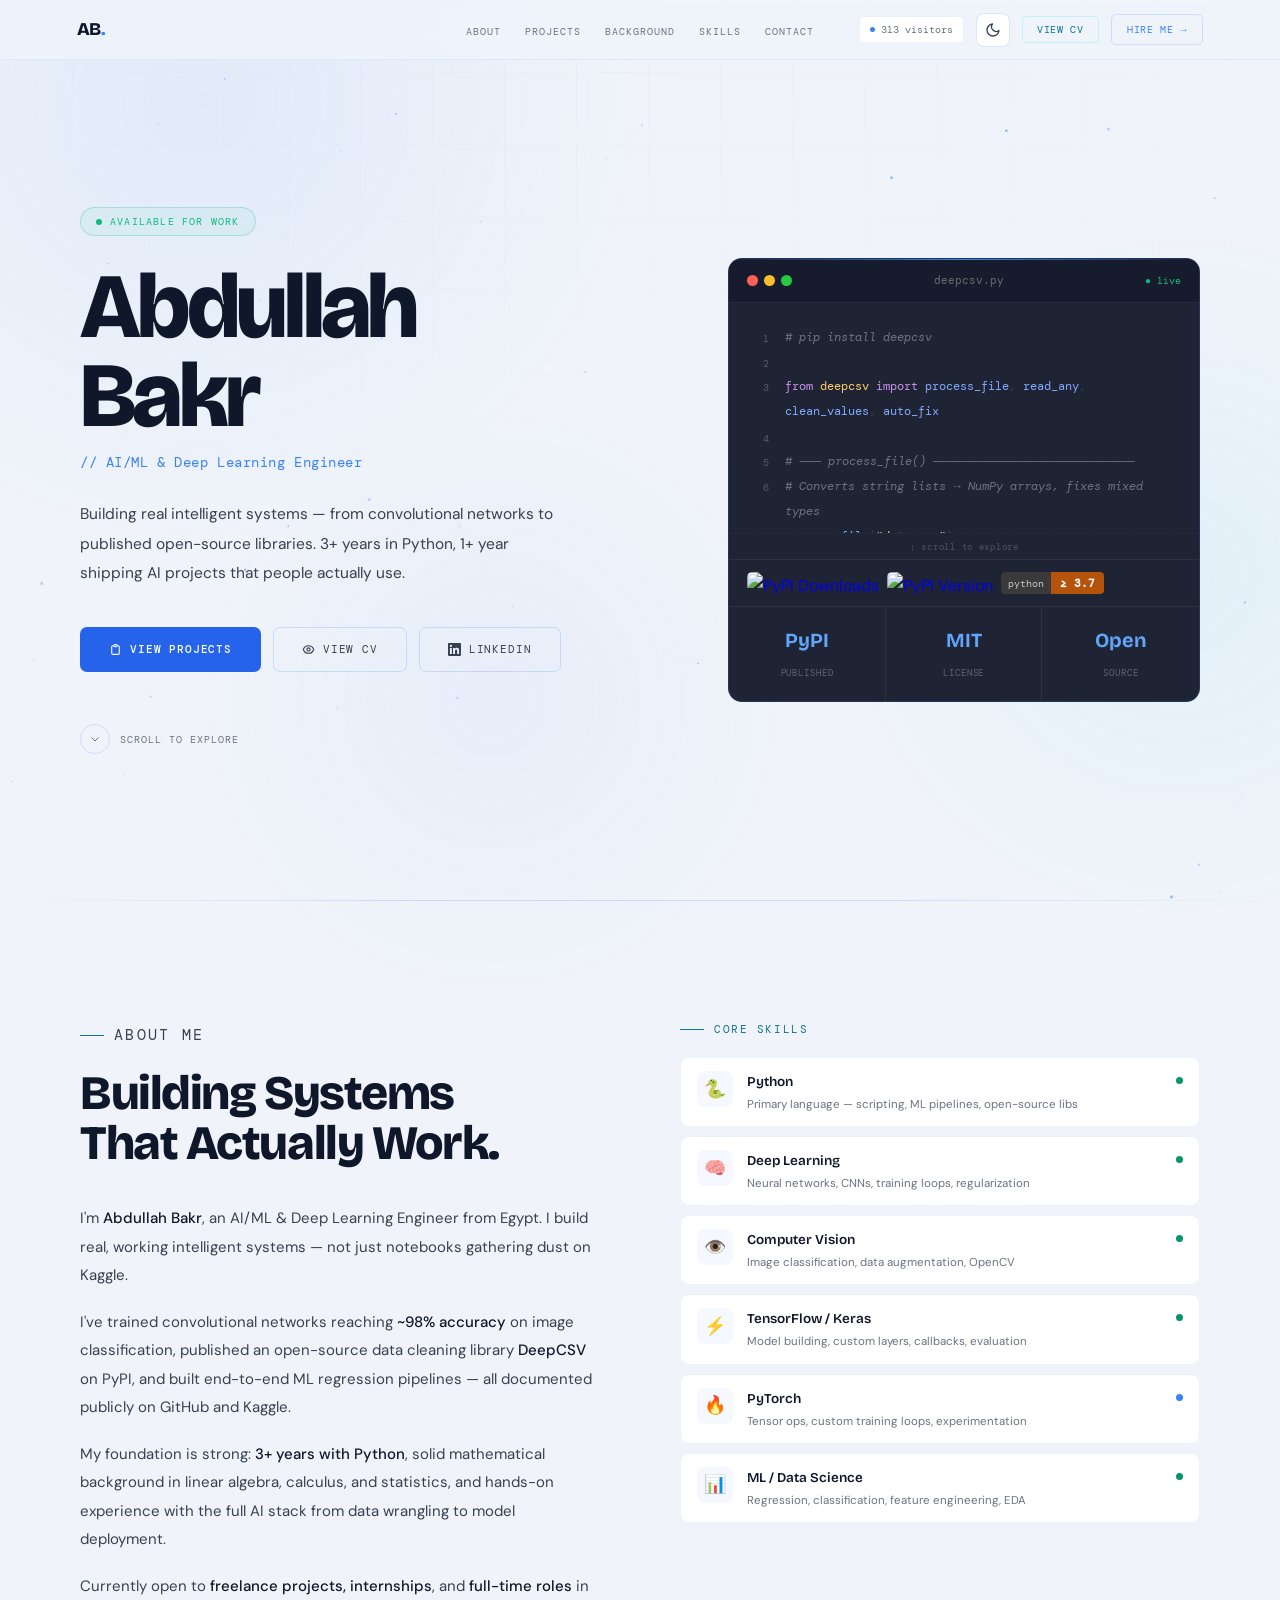
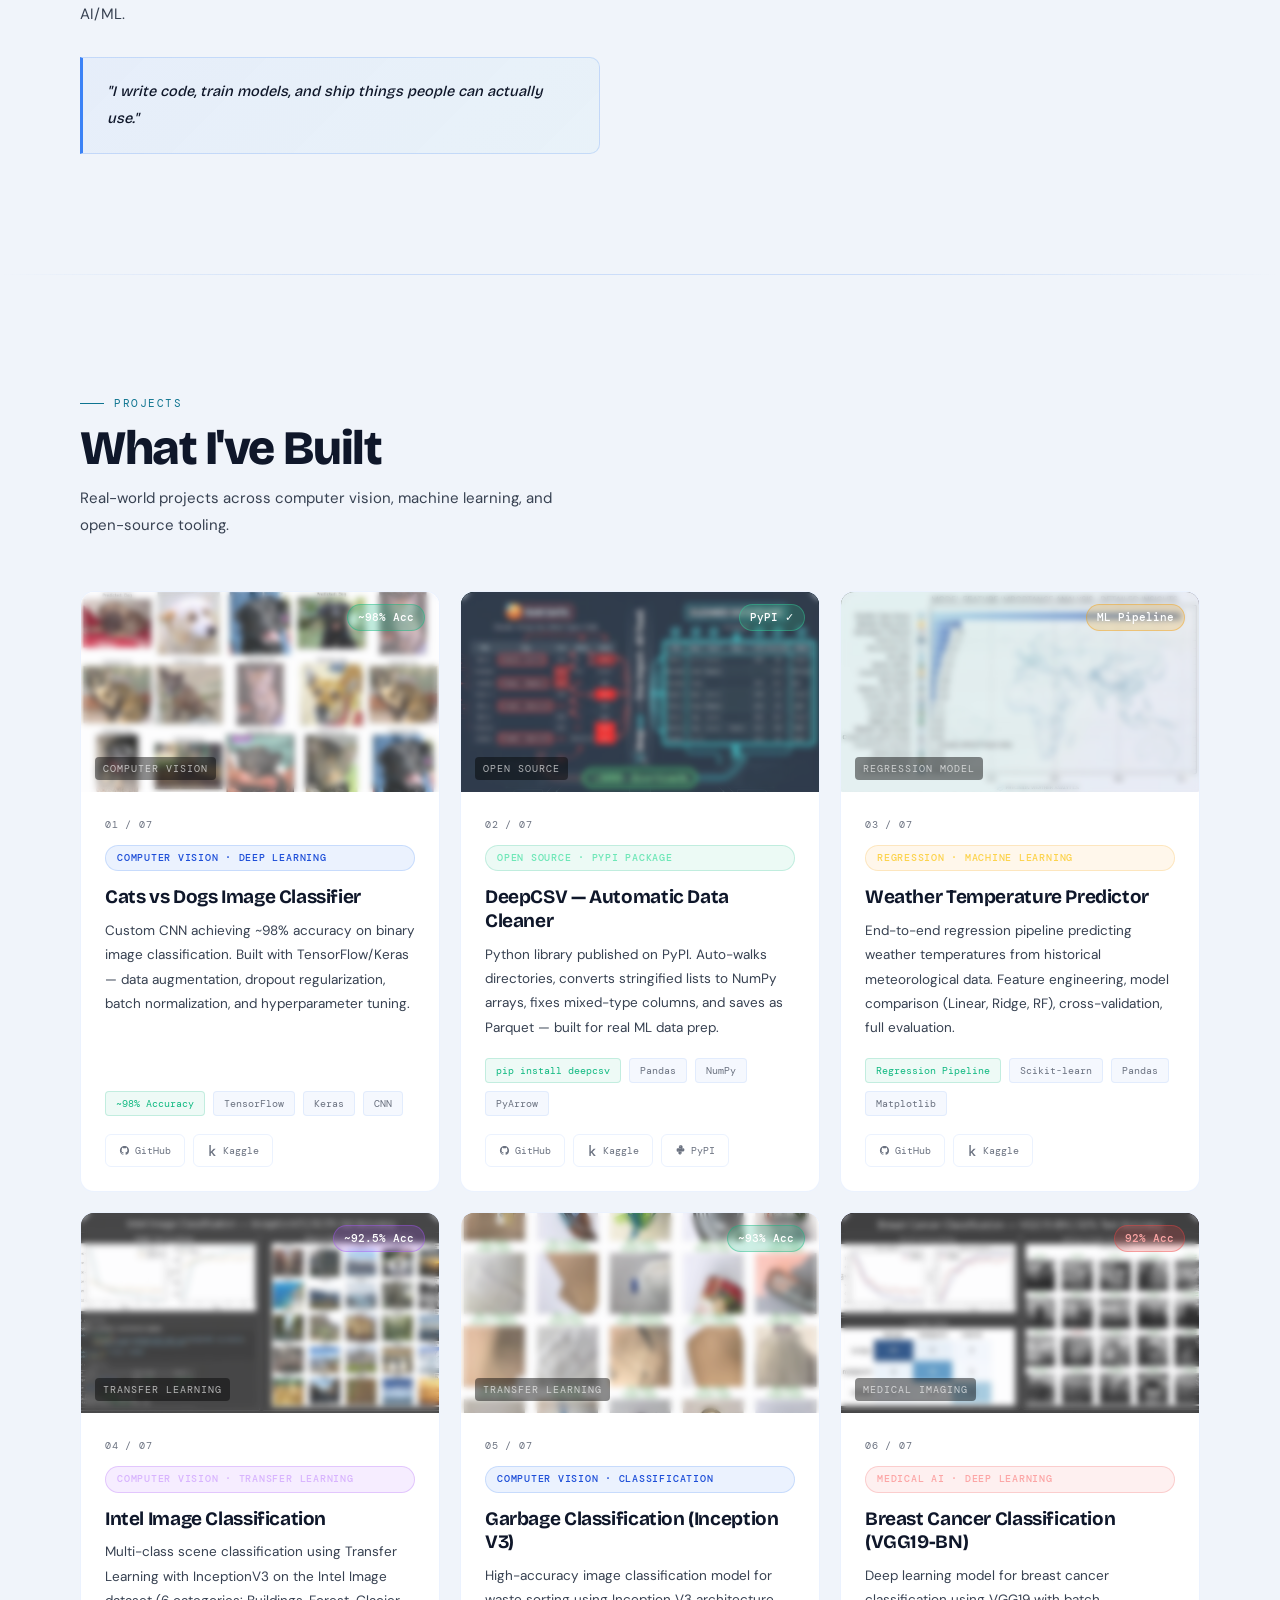
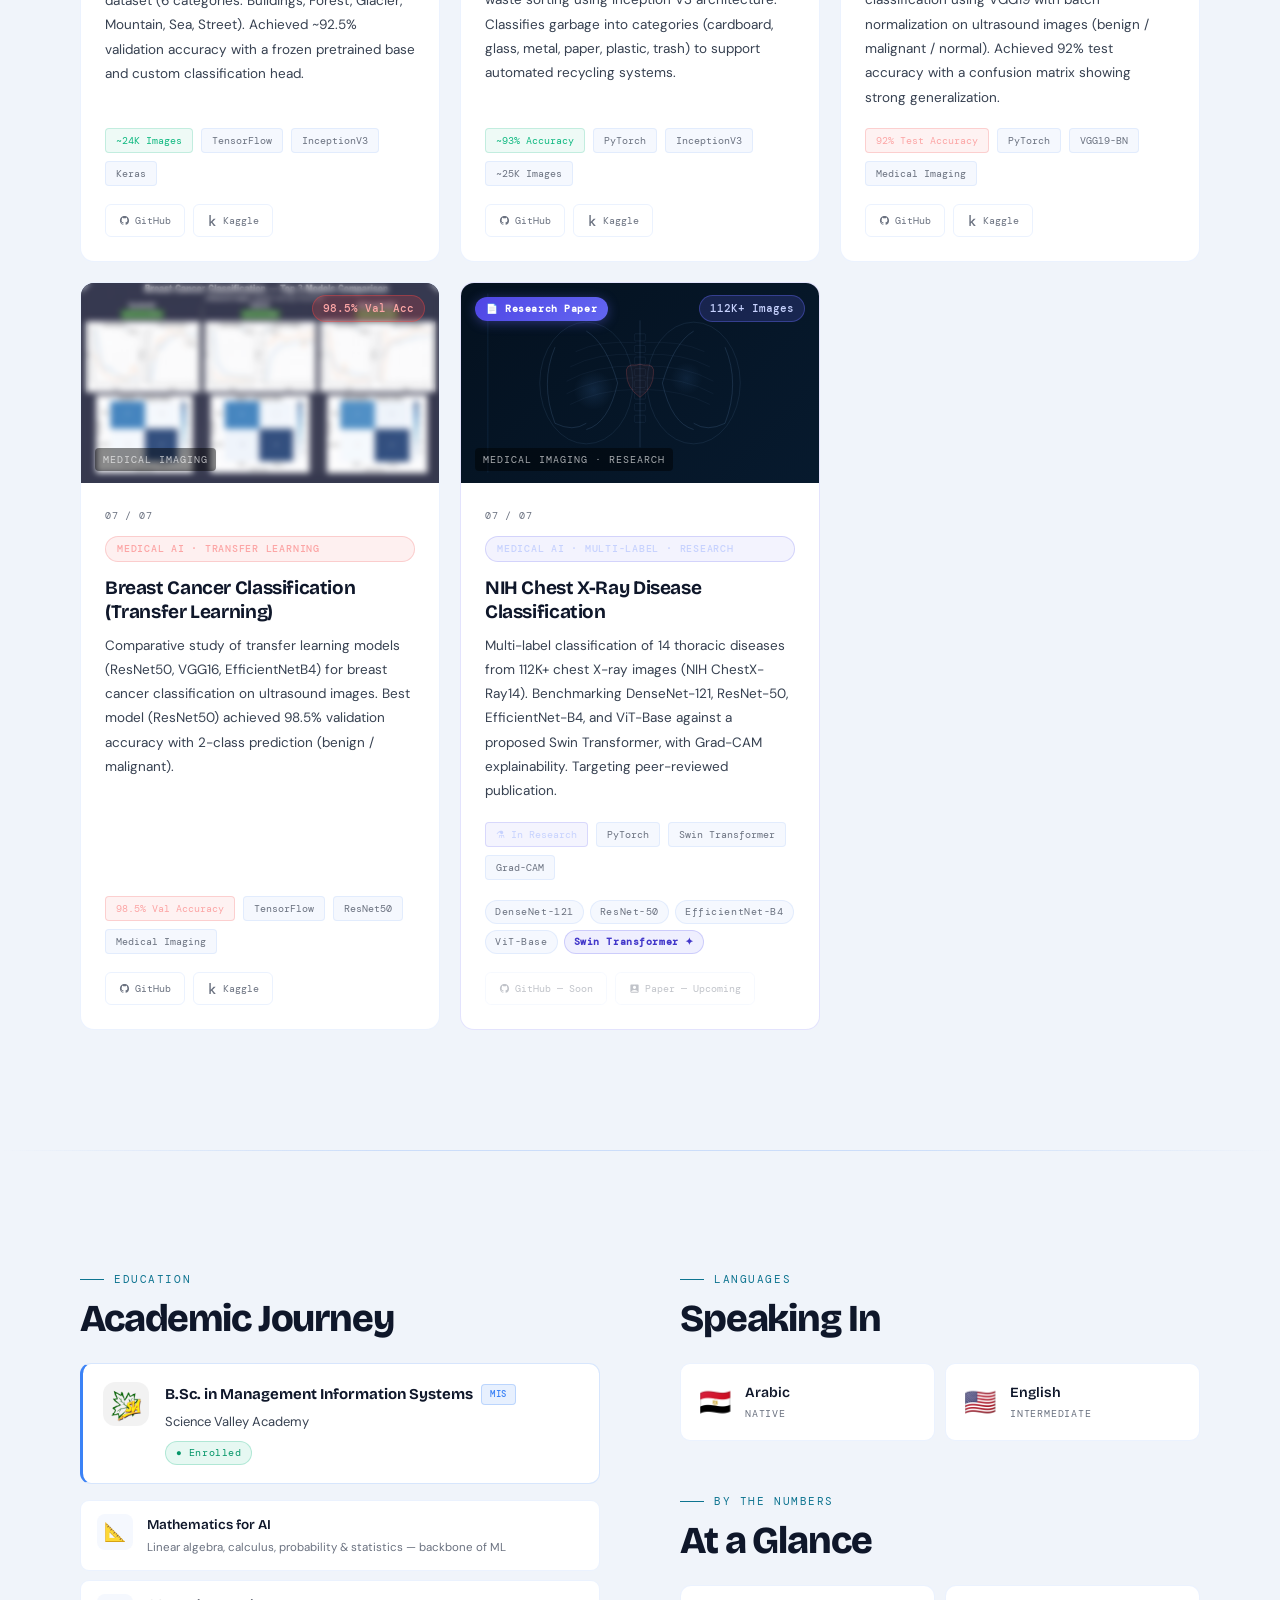
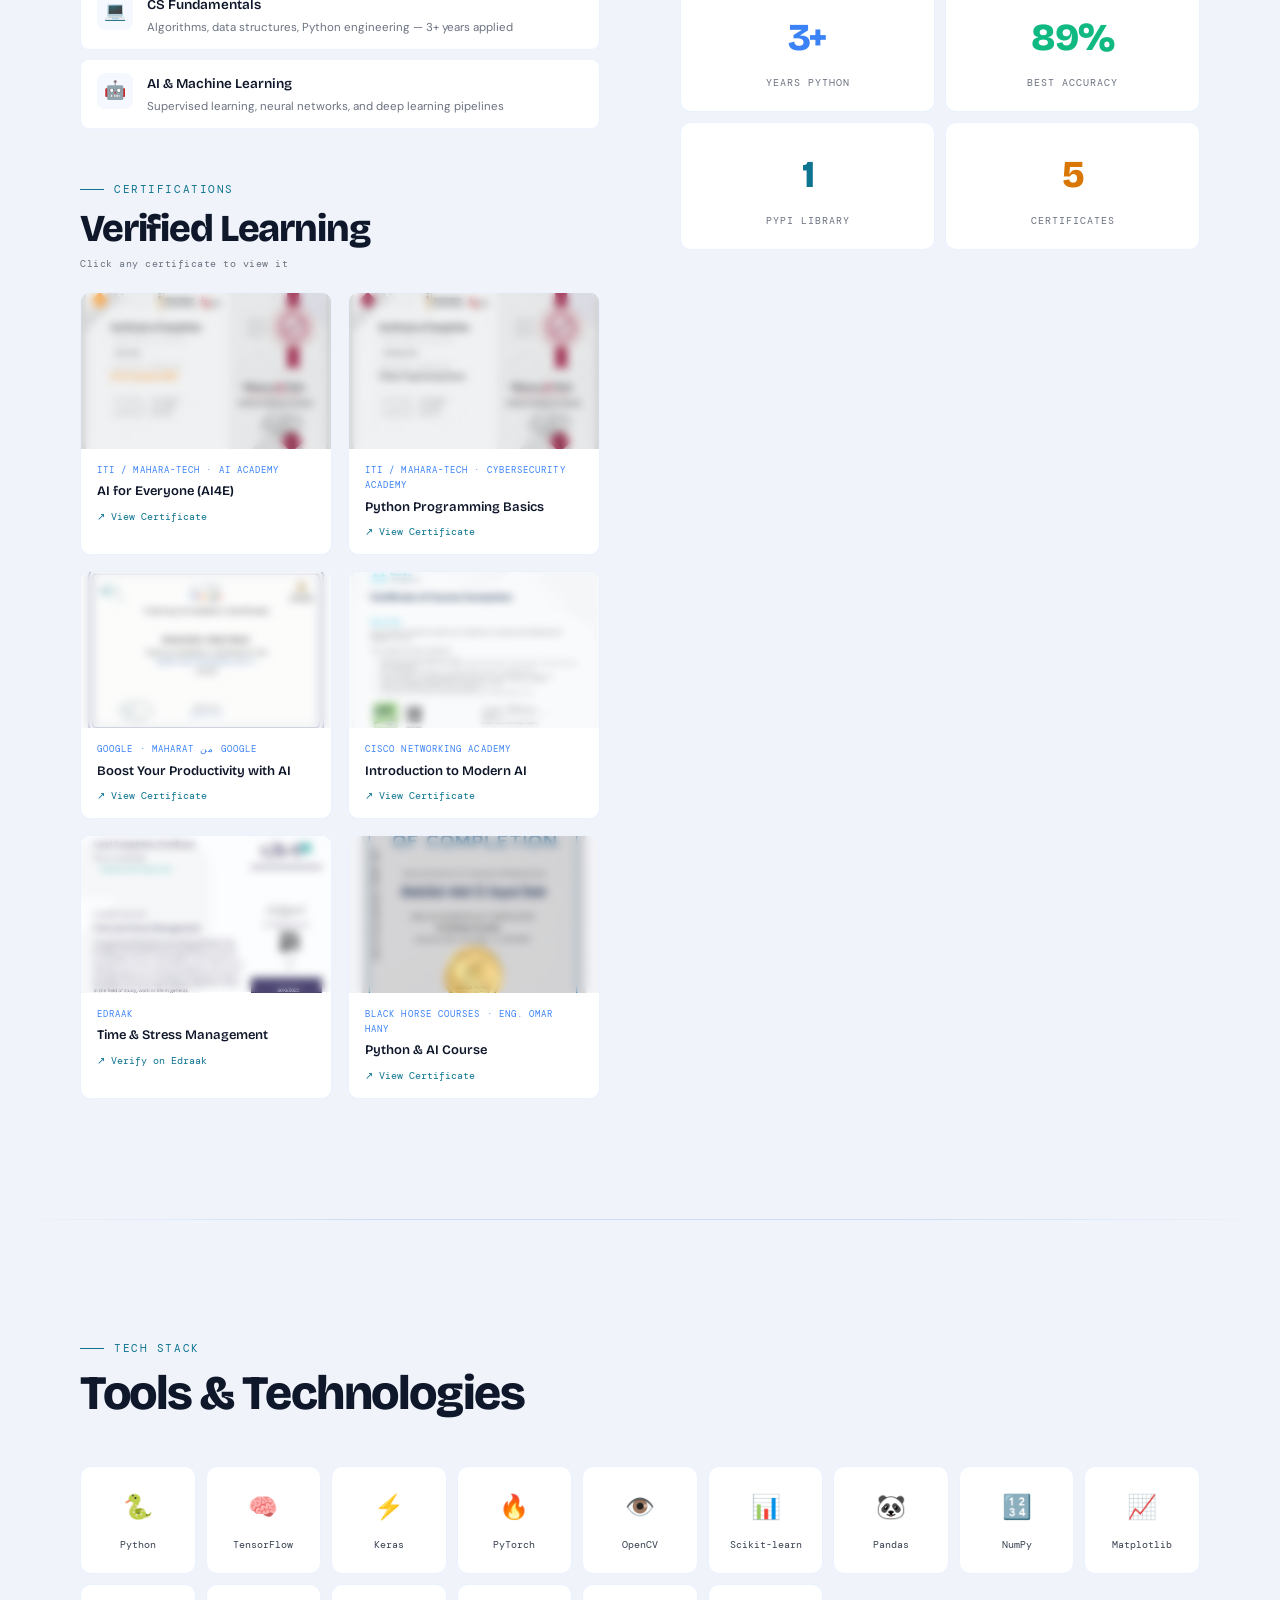
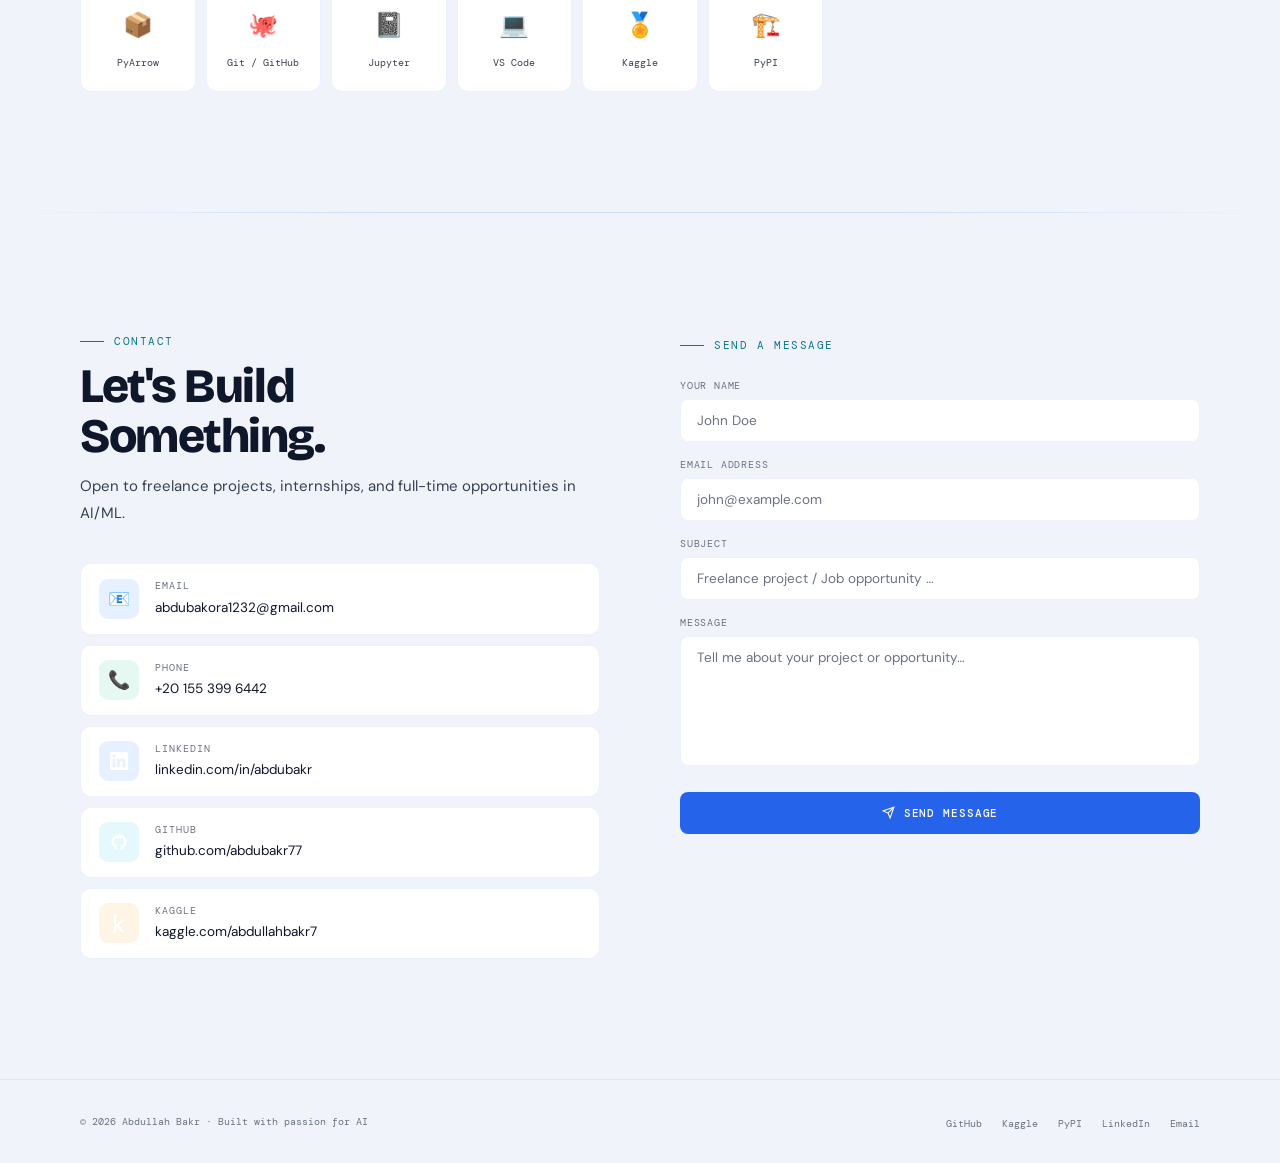
==== index.html @ 8e0414f6 "feat: Add Kaggle Button for Intel Image MC project" ====
<!DOCTYPE html>
<html lang="en">
<head>
<meta charset="UTF-8">
<meta name="viewport" content="width=device-width, initial-scale=1.0">
<title>Abdullah Bakr — AI/ML & Deep Learning Engineer</title>
<link rel="preconnect" href="https://fonts.googleapis.com">
<link href="https://fonts.googleapis.com/css2?family=DM+Mono:ital,wght@0,300;0,400;0,500;1,400&family=Bricolage+Grotesque:wght@300;400;500;600;700;800&family=DM+Sans:wght@300;400;500&display=swap" rel="stylesheet">
<!-- Favicon: AB logo -->
<link rel="icon" type="image/png" href="favicon_ab.png">
<link rel="apple-touch-icon" href="favicon_ab.png">
<link rel="stylesheet" href="style.css">
</head>
<body>

<!-- Background layers -->
<canvas id="particles"></canvas>
<div class="orb o1"></div>
<div class="orb o2"></div>
<div class="orb o3"></div>

<!-- ── INTRO SCREEN ─────────────────────────── -->
<div id="intro-overlay">
  <div class="intro-logo">AB<em>.</em></div>
  <div class="intro-bar"></div>
  <div class="intro-role">AI / ML &amp; Deep Learning Engineer</div>
</div>

<!-- ── PDF MODAL ────────────────────────────── -->
<div class="pdf-modal" id="pdfModal">
  <div class="pdf-box">
    <div class="pdf-hd">
      <span class="pdf-title" id="pdfTitle">Certificate</span>
      <div class="pdf-hd-right">
        <a href="#" id="pdfDlLink" download class="pdf-dl">⬇ Download</a>
        <button class="pdf-close" onclick="closePdf()">✕ Close</button>
      </div>
    </div>
    <div class="pdf-frame" id="pdfFrame"></div>
  </div>
</div>

<!-- ── CV MODAL ─────────────────────────────── -->
<div class="cv-modal" id="cvModal">
  <div class="cv-box">
    <div class="cv-hd">
      <span class="cv-title">Abdullah Bakr — CV</span>
      <div class="cv-hd-right">
        <a href="Abdullah_Bakr_CV.pdf" download="Abdullah_Bakr_CV.pdf" class="pdf-dl">⬇ Download</a>
        <button class="pdf-close" onclick="closeCV()">✕ Close</button>
      </div>
    </div>
    <div class="cv-frame">
      <iframe src="Abdullah_Bakr_CV.pdf" title="Abdullah Bakr CV"></iframe>
    </div>
  </div>
</div>

<!-- ── NAV ──────────────────────────────────── -->
<nav>
  <a href="#hero" class="nav-logo">AB<em>.</em></a>
  <ul class="nav-links">
    <li><a href="#about">About</a></li>
    <li><a href="#projects">Projects</a></li>
    <li><a href="#background">Background</a></li>
    <li><a href="#skills">Skills</a></li>
    <li><a href="#contact">Contact</a></li>
  </ul>
  <div class="nav-right">
    <div class="visitor-badge">
      <span class="vdot"></span>
      <span id="visitorCount">—</span>
      <span>visitors</span>
    </div>
    <!-- Theme Toggle -->
    <button class="theme-toggle" id="themeToggle" title="Toggle light/dark mode" aria-label="Toggle theme">
      <!-- Sun icon (shown in dark mode) -->
      <svg class="icon-sun" viewBox="0 0 24 24" fill="none" stroke="currentColor" stroke-width="2" stroke-linecap="round" stroke-linejoin="round">
        <circle cx="12" cy="12" r="5"/>
        <line x1="12" y1="1" x2="12" y2="3"/><line x1="12" y1="21" x2="12" y2="23"/>
        <line x1="4.22" y1="4.22" x2="5.64" y2="5.64"/><line x1="18.36" y1="18.36" x2="19.78" y2="19.78"/>
        <line x1="1" y1="12" x2="3" y2="12"/><line x1="21" y1="12" x2="23" y2="12"/>
        <line x1="4.22" y1="19.78" x2="5.64" y2="18.36"/><line x1="18.36" y1="5.64" x2="19.78" y2="4.22"/>
      </svg>
      <!-- Moon icon (shown in light mode) -->
      <svg class="icon-moon" viewBox="0 0 24 24" fill="none" stroke="currentColor" stroke-width="2" stroke-linecap="round" stroke-linejoin="round">
        <path d="M21 12.79A9 9 0 1 1 11.21 3 7 7 0 0 0 21 12.79z"/>
      </svg>
    </button>
    <button class="nav-cv-btn" onclick="openCV()">View CV</button>
    <a href="#contact" class="nav-cta">Hire Me →</a>
  </div>
</nav>

<main>

<!-- ════════════════════════════════════════════
     HERO
     ════════════════════════════════════════════ -->
<section id="hero" class="sec">
  <div class="hero-grid">

    <!-- Left: text -->
    <div class="hero-left">
      <div class="badge">
        <span class="badge-dot"></span>
        Available for work
      </div>
      <h1>Abdullah<br>Bakr</h1>
      <p class="hero-role">// AI/ML &amp; Deep Learning Engineer</p>
      <p class="hero-desc">
        Building real intelligent systems — from convolutional networks to
        published open-source libraries. 3+ years in Python, 1+ year shipping
        AI projects that people actually use.
      </p>
      <div class="hero-btns">
        <a href="#projects" class="btn-p">
          <svg viewBox="0 0 24 24" fill="none" stroke="currentColor" stroke-width="2" style="width:13px;height:13px">
            <path d="M9 5H7a2 2 0 00-2 2v12a2 2 0 002 2h10a2 2 0 002-2V7a2 2 0 00-2-2h-2M9 5a2 2 0 002 2h2a2 2 0 002-2M9 5a2 2 0 012-2h2a2 2 0 012 2"/>
          </svg>
          View Projects
        </a>
        <button onclick="openCV()" class="btn-s">
          <svg viewBox="0 0 24 24" fill="none" stroke="currentColor" stroke-width="2" style="width:13px;height:13px">
            <path d="M15 12a3 3 0 11-6 0 3 3 0 016 0z"/><path d="M2.458 12C3.732 7.943 7.523 5 12 5c4.478 0 8.268 2.943 9.542 7-1.274 4.057-5.064 7-9.542 7-4.477 0-8.268-2.943-9.542-7z"/>
          </svg>
          View CV
        </button>
        <a href="https://www.linkedin.com/in/abdubakr" target="_blank" rel="noopener" class="btn-s">
          <svg viewBox="0 0 24 24" fill="currentColor" style="width:13px;height:13px">
            <path d="M20.447 20.452h-3.554v-5.569c0-1.328-.027-3.037-1.852-3.037-1.853 0-2.136 1.445-2.136 2.939v5.667H9.351V9h3.414v1.561h.046c.477-.9 1.637-1.85 3.37-1.85 3.601 0 4.267 2.37 4.267 5.455v6.286zM5.337 7.433a2.062 2.062 0 01-2.063-2.065 2.064 2.064 0 112.063 2.065zm1.782 13.019H3.555V9h3.564v11.452zM22.225 0H1.771C.792 0 0 .774 0 1.729v20.542C0 23.227.792 24 1.771 24h20.451C23.2 24 24 23.227 24 22.271V1.729C24 .774 23.2 0 22.222 0h.003z"/>
          </svg>
          LinkedIn
        </a>
      </div>
      <div class="scroll-cue">
        <div class="scroll-arrow">
          <svg viewBox="0 0 24 24" fill="none" stroke="currentColor" stroke-width="2"><path d="M19 9l-7 7-7-7"/></svg>
        </div>
        <span>Scroll to explore</span>
      </div>
    </div>

    <!-- Right: code card -->
    <div class="hero-right">
      <div class="code-card">
        <div class="cc-hd">
          <div class="dots"><span class="dr"></span><span class="dy"></span><span class="dg"></span></div>
          <span class="cc-file">deepcsv.py</span>
          <span class="cc-ver">● live</span>
        </div>

        <!-- Scrollable code body -->
        <div class="cc-body cc-scroll" id="ccScrollBody">
          <div class="cl"><span class="ln">1</span><span><span class="cm"># pip install deepcsv</span></span></div>
          <div class="cl"><span class="ln">2</span><span></span></div>
          <div class="cl"><span class="ln">3</span><span><span class="kw">from</span> <span class="cl2">deepcsv</span> <span class="kw">import</span> <span class="fn">process_file</span><span class="op">, </span><span class="fn">read_any</span><span class="op">, </span><span class="fn">clean_values</span><span class="op">, </span><span class="fn">auto_fix</span></span></div>
          <div class="cl"><span class="ln">4</span><span></span></div>
          <div class="cl"><span class="ln">5</span><span><span class="cm"># ─── process_file() ────────────────────────────</span></span></div>
          <div class="cl"><span class="ln">6</span><span><span class="cm"># Converts string lists → NumPy arrays, fixes mixed types</span></span></div>
          <div class="cl"><span class="ln">7</span><span><span class="fn">process_file</span><span class="op">(</span><span class="st">"data.csv"</span><span class="op">)</span></span></div>
          <div class="cl"><span class="ln">8</span><span><span class="fn">process_file</span><span class="op">(</span><span class="st">"data.csv"</span><span class="op">, </span><span class="va">file_format</span><span class="op">=</span><span class="st">"parquet"</span><span class="op">)</span></span></div>
          <div class="cl"><span class="ln">9</span><span></span></div>
          <div class="cl"><span class="ln">10</span><span><span class="cm"># ─── process_all_files() ───────────────────────</span></span></div>
          <div class="cl"><span class="ln">11</span><span><span class="cm"># Batch processes entire folder trees recursively</span></span></div>
          <div class="cl"><span class="ln">12</span><span><span class="fn">process_all_files</span><span class="op">(</span><span class="st">"path/to/folder"</span><span class="op">, </span><span class="va">file_format</span><span class="op">=</span><span class="st">"csv"</span><span class="op">)</span></span></div>
          <div class="cl"><span class="ln">13</span><span></span></div>
          <div class="cl"><span class="ln">14</span><span><span class="cm"># ─── read_any() ────────────────────────────────</span></span></div>
          <div class="cl"><span class="ln">15</span><span><span class="cm"># One universal reader — csv, xlsx, json, parquet…</span></span></div>
          <div class="cl"><span class="ln">16</span><span><span class="va">df</span> <span class="op">=</span> <span class="fn">read_any</span><span class="op">(</span><span class="st">"data/users.csv"</span><span class="op">)</span></span></div>
          <div class="cl"><span class="ln">17</span><span><span class="va">df</span> <span class="op">=</span> <span class="fn">read_any</span><span class="op">(</span><span class="st">"warehouse/orders.parquet"</span><span class="op">)</span></span></div>
          <div class="cl"><span class="ln">18</span><span></span></div>
          <div class="cl"><span class="ln">19</span><span><span class="cm"># ─── clean_values() ────────────────────────────</span></span></div>
          <div class="cl"><span class="ln">20</span><span><span class="cm"># Cleans nulls, values, types with full control</span></span></div>
          <div class="cl"><span class="ln">21</span><span><span class="fn">clean_values</span><span class="op">(</span><span class="va">df</span><span class="op">, </span><span class="va">cols</span><span class="op">=[</span><span class="st">"age"</span><span class="op">, </span><span class="st">"salary"</span><span class="op">])</span></span></div>
          <div class="cl"><span class="ln">22</span><span><span class="fn">clean_values</span><span class="op">(</span><span class="va">df</span><span class="op">, </span><span class="va">finding_type</span><span class="op">=</span><span class="kw">str</span><span class="op">, </span><span class="va">cols</span><span class="op">=[</span><span class="st">"score"</span><span class="op">])</span></span></div>
          <div class="cl"><span class="ln">23</span><span></span></div>
          <div class="cl"><span class="ln">24</span><span><span class="cm"># ─── auto_fix() ────────────────────────────────</span></span></div>
          <div class="cl"><span class="ln">25</span><span><span class="cm"># Detects & fixes mixed-type columns automatically</span></span></div>
          <div class="cl"><span class="ln">26</span><span><span class="va">df</span> <span class="op">=</span> <span class="fn">auto_fix</span><span class="op">(</span><span class="st">"data.csv"</span><span class="op">)</span></span></div>
          <div class="cl"><span class="ln">27</span><span><span class="va">df</span> <span class="op">=</span> <span class="fn">auto_fix</span><span class="op">(</span><span class="va">my_dataframe</span><span class="op">)</span></span></div>
          <div class="cl"><span class="ln">28</span><span></span></div>
          <div class="cl"><span class="ln">29</span><span><span class="cm"># Arrays restored. Types fixed. Done.</span></span></div>
        </div>
        <div class="cc-scroll-hint">↕ scroll to explore</div>

        <!-- Badges row -->
        <div class="cc-badges">
          <a href="https://pypi.org/project/deepcsv/" target="_blank" rel="noopener" style="text-decoration:none;display:flex;align-items:center">
            <img src="https://static.pepy.tech/personalized-badge/deepcsv?period=total&units=INTERNATIONAL_SYSTEM&left_color=BLACK&right_color=GREEN&left_text=downloads" alt="PyPI Downloads" style="height:22px;border-radius:5px">
          </a>
          <a href="https://pypi.org/project/deepcsv/" target="_blank" rel="noopener" style="text-decoration:none;display:flex;align-items:center">
            <img src="https://img.shields.io/pypi/v/deepcsv?style=flat-square&color=3b82f6&label=version&labelColor=black" alt="PyPI Version" style="height:22px;border-radius:5px">
          </a>
          <div class="pypi-badge">
            <span class="bl">python</span>
            <span class="br-py">≥ 3.7</span>
          </div>
        </div>

        <div class="cc-stats">
          <div class="si"><span class="sn">PyPI</span><span class="sl">Published</span></div>
          <div class="si"><span class="sn">MIT</span><span class="sl">License</span></div>
          <div class="si"><span class="sn">Open</span><span class="sl">Source</span></div>
        </div>
      </div>
    </div>

  </div>
</section>

<div class="divl"></div>

<!-- ════════════════════════════════════════════
     ABOUT
     ════════════════════════════════════════════ -->
<section id="about" class="sec">
  <div class="inner">
    <div class="about-grid">

      <div class="about-text fade-in">
        <div style="margin-bottom:36px">
          <p class="stag">About Me</p>
          <h2 class="sh">Building Systems<br>That Actually Work.</h2>
        </div>
        <p>I'm <strong>Abdullah Bakr</strong>, an AI/ML &amp; Deep Learning Engineer from Egypt. I build real, working intelligent systems — not just notebooks gathering dust on Kaggle.</p>
        <p>I've trained convolutional networks reaching <strong>~98% accuracy</strong> on image classification, published an open-source data cleaning library <strong>DeepCSV</strong> on PyPI, and built end-to-end ML regression pipelines — all documented publicly on GitHub and Kaggle.</p>
        <p>My foundation is strong: <strong>3+ years with Python</strong>, solid mathematical background in linear algebra, calculus, and statistics, and hands-on experience with the full AI stack from data wrangling to model deployment.</p>
        <p>Currently open to <strong>freelance projects, internships</strong>, and <strong>full-time roles</strong> in AI/ML.</p>
        <div class="highlight-box">
          <p>"I write code, train models, and ship things people can actually use."</p>
        </div>
      </div>

      <div class="fade-in">
        <p class="stag" style="margin-bottom:18px">Core Skills</p>
        <div class="skills-list">
          <div class="sk-row">
            <div class="sk-icon">🐍</div>
            <div style="flex:1"><div class="sk-name">Python</div><div class="sk-desc">Primary language — scripting, ML pipelines, open-source libs</div></div>
            <div class="sk-dot" style="background:var(--green)"></div>
          </div>
          <div class="sk-row">
            <div class="sk-icon">🧠</div>
            <div style="flex:1"><div class="sk-name">Deep Learning</div><div class="sk-desc">Neural networks, CNNs, training loops, regularization</div></div>
            <div class="sk-dot" style="background:var(--green)"></div>
          </div>
          <div class="sk-row">
            <div class="sk-icon">👁️</div>
            <div style="flex:1"><div class="sk-name">Computer Vision</div><div class="sk-desc">Image classification, data augmentation, OpenCV</div></div>
            <div class="sk-dot" style="background:var(--green)"></div>
          </div>
          <div class="sk-row">
            <div class="sk-icon">⚡</div>
            <div style="flex:1"><div class="sk-name">TensorFlow / Keras</div><div class="sk-desc">Model building, custom layers, callbacks, evaluation</div></div>
            <div class="sk-dot" style="background:var(--green)"></div>
          </div>
          <div class="sk-row">
            <div class="sk-icon">🔥</div>
            <div style="flex:1"><div class="sk-name">PyTorch</div><div class="sk-desc">Tensor ops, custom training loops, experimentation</div></div>
            <div class="sk-dot" style="background:var(--acc2)"></div>
          </div>
          <div class="sk-row">
            <div class="sk-icon">📊</div>
            <div style="flex:1"><div class="sk-name">ML / Data Science</div><div class="sk-desc">Regression, classification, feature engineering, EDA</div></div>
            <div class="sk-dot" style="background:var(--green)"></div>
          </div>
        </div>
      </div>

    </div>
  </div>
</section>

<div class="divl"></div>

<!-- ════════════════════════════════════════════
     PROJECTS
     ════════════════════════════════════════════ -->
<section id="projects" class="sec">
  <div class="inner">
    <div style="margin-bottom:52px" class="fade-in">
      <p class="stag">Projects</p>
      <h2 class="sh">What I've Built</h2>
      <p class="ssub">Real-world projects across computer vision, machine learning, and open-source tooling.</p>
    </div>
    <div class="proj-grid">

      <!-- Project 1: Cats vs Dogs -->
      <div class="pcard fade-in">
        <div class="pimg pimg-cv" style="height:200px;padding:0;overflow:hidden">
          <img src="assets/images/projects/img_cats_dogs.png" alt="Cats vs Dogs Classifier" style="width:100%;height:100%;object-fit:cover;transition:transform 0.4s ease;display:block">
          <div class="pimg-blur-overlay"></div>
          <span class="pimg-label">Computer Vision</span>
          <span class="pimg-acc">~98% Acc</span>
        </div>
        <div class="pbody">
          <div class="pnum">01 / 07</div>
          <span class="ptag t-cv">Computer Vision · Deep Learning</span>
          <h3 class="ptitle">Cats vs Dogs Image Classifier</h3>
          <p class="pdesc">Custom CNN achieving ~98% accuracy on binary image classification. Built with TensorFlow/Keras — data augmentation, dropout regularization, batch normalization, and hyperparameter tuning.</p>
          <div class="pmeta">
            <span class="mb mb-h">~98% Accuracy</span>
            <span class="mb">TensorFlow</span><span class="mb">Keras</span><span class="mb">CNN</span>
          </div>
          <div class="plinks">
            <a href="https://github.com/abdubakr77/Cats-vs-Dogs-Image-Classification-98-Acc" target="_blank" rel="noopener" class="plink">
              <svg viewBox="0 0 24 24" fill="currentColor"><path d="M12 2C6.477 2 2 6.484 2 12.017c0 4.425 2.865 8.18 6.839 9.504.5.092.682-.217.682-.483 0-.237-.008-.868-.013-1.703-2.782.605-3.369-1.343-3.369-1.343-.454-1.158-1.11-1.466-1.11-1.466-.908-.62.069-.608.069-.608 1.003.07 1.531 1.032 1.531 1.032.892 1.53 2.341 1.088 2.91.832.092-.647.35-1.088.636-1.338-2.22-.253-4.555-1.113-4.555-4.951 0-1.093.39-1.988 1.029-2.688-.103-.253-.446-1.272.098-2.65 0 0 .84-.27 2.75 1.026A9.564 9.564 0 0112 6.844c.85.004 1.705.115 2.504.337 1.909-1.296 2.747-1.027 2.747-1.027.546 1.379.202 2.398.1 2.651.64.7 1.028 1.595 1.028 2.688 0 3.848-2.339 4.695-4.566 4.943.359.309.678.92.678 1.855 0 1.338-.012 2.419-.012 2.747 0 .268.18.58.688.482A10.019 10.019 0 0022 12.017C22 6.484 17.522 2 12 2z"/></svg>
              GitHub
            </a>
            <a href="https://www.kaggle.com/code/abdullahbakr7/cats-vs-dogs-image-classification-98-acc" target="_blank" rel="noopener" class="plink">
              <svg viewBox="0 0 24 24" fill="currentColor"><path d="M18.825 23.859c-.022.092-.117.141-.281.141h-3.139c-.187 0-.351-.082-.492-.248l-5.178-6.589-1.448 1.374v5.111c0 .235-.117.352-.351.352H5.505c-.236 0-.354-.117-.354-.352V.353c0-.233.118-.353.354-.353h2.431c.234 0 .351.12.351.353v14.343l6.203-6.272c.165-.165.33-.246.495-.246h3.239c.144 0 .236.06.285.18.046.149.034.255-.036.315l-6.555 6.344 6.836 8.507c.095.104.117.208.07.311z"/></svg>
              Kaggle
            </a>
          </div>
        </div>
      </div>

      <!-- Project 2: DeepCSV -->
      <div class="pcard fade-in">
        <div class="pimg pimg-ml" style="height:200px;padding:0;overflow:hidden">
          <img src="assets/images/projects/img_deepcsv.png" alt="DeepCSV" style="width:100%;height:100%;object-fit:cover;transition:transform 0.4s ease;display:block">
          <div class="pimg-blur-overlay"></div>
          <span class="pimg-label">Open Source</span>
          <span class="pimg-acc" style="background:rgba(52,211,153,0.2);border-color:rgba(52,211,153,0.4)">PyPI ✓</span>
        </div>
        <div class="pbody">
          <div class="pnum">02 / 07</div>
          <span class="ptag t-ml">Open Source · PyPI Package</span>
          <h3 class="ptitle">DeepCSV — Automatic Data Cleaner</h3>
          <p class="pdesc">Python library published on PyPI. Auto-walks directories, converts stringified lists to NumPy arrays, fixes mixed-type columns, and saves as Parquet — built for real ML data prep.</p>
          <div class="pmeta">
            <span class="mb mb-h">pip install deepcsv</span>
            <span class="mb">Pandas</span><span class="mb">NumPy</span><span class="mb">PyArrow</span>
          </div>
          <div class="plinks">
            <a href="https://github.com/abdubakr77/deepcsv" target="_blank" rel="noopener" class="plink">
              <svg viewBox="0 0 24 24" fill="currentColor"><path d="M12 2C6.477 2 2 6.484 2 12.017c0 4.425 2.865 8.18 6.839 9.504.5.092.682-.217.682-.483 0-.237-.008-.868-.013-1.703-2.782.605-3.369-1.343-3.369-1.343-.454-1.158-1.11-1.466-1.11-1.466-.908-.62.069-.608.069-.608 1.003.07 1.531 1.032 1.531 1.032.892 1.53 2.341 1.088 2.91.832.092-.647.35-1.088.636-1.338-2.22-.253-4.555-1.113-4.555-4.951 0-1.093.39-1.988 1.029-2.688-.103-.253-.446-1.272.098-2.65 0 0 .84-.27 2.75 1.026A9.564 9.564 0 0112 6.844c.85.004 1.705.115 2.504.337 1.909-1.296 2.747-1.027 2.747-1.027.546 1.379.202 2.398.1 2.651.64.7 1.028 1.595 1.028 2.688 0 3.848-2.339 4.695-4.566 4.943.359.309.678.92.678 1.855 0 1.338-.012 2.419-.012 2.747 0 .268.18.58.688.482A10.019 10.019 0 0022 12.017C22 6.484 17.522 2 12 2z"/></svg>
              GitHub
            </a>
            <a href="https://www.kaggle.com/code/abdullahbakr7/deepcsv-automatic-data-cleaner" target="_blank" rel="noopener" class="plink">
              <svg viewBox="0 0 24 24" fill="currentColor"><path d="M18.825 23.859c-.022.092-.117.141-.281.141h-3.139c-.187 0-.351-.082-.492-.248l-5.178-6.589-1.448 1.374v5.111c0 .235-.117.352-.351.352H5.505c-.236 0-.354-.117-.354-.352V.353c0-.233.118-.353.354-.353h2.431c.234 0 .351.12.351.353v14.343l6.203-6.272c.165-.165.33-.246.495-.246h3.239c.144 0 .236.06.285.18.046.149.034.255-.036.315l-6.555 6.344 6.836 8.507c.095.104.117.208.07.311z"/></svg>
              Kaggle
            </a>
            <a href="https://pypi.org/project/deepcsv/" target="_blank" rel="noopener" class="plink">
              <svg viewBox="0 0 24 24" fill="currentColor"><path d="M12.959.533a4.03 4.03 0 0 0-1.917 0C9.62.82 8.5 1.86 8.5 3.16v3.29h4.999V6.9H6.1a2.5 2.5 0 0 0-2.499 2.499v3.001a2.5 2.5 0 0 0 2.499 2.499h.9v-1.6a2.5 2.5 0 0 1 2.499-2.499H14.9a1.599 1.599 0 0 0 1.599-1.6V3.16c0-1.3-1.12-2.34-2.54-2.627zM11 4.5a.9.9 0 1 1 0-1.8.9.9 0 0 1 0 1.8z M17.9 6.9h-.9v1.6a2.5 2.5 0 0 1-2.499 2.499H9.099A1.599 1.599 0 0 0 7.5 12.6V17.84c0 1.3 1.12 2.34 2.54 2.627a4.03 4.03 0 0 0 1.917 0C13.38 20.18 14.5 19.14 14.5 17.84v-3.29H9.501V14.1H17.9a2.5 2.5 0 0 0 2.499-2.499V8.6A2.5 2.5 0 0 0 17.9 6.9zm-4.9 10.1a.9.9 0 1 1 0 1.8.9.9 0 0 1 0-1.8z"/></svg>
              PyPI
            </a>
          </div>
        </div>
      </div>

      <!-- Project 3: Weather -->
      <div class="pcard fade-in">
        <div class="pimg pimg-reg" style="height:200px;padding:0;overflow:hidden">
          <img src="assets/images/projects/img_weather.png" alt="Weather Temperature Predictor" style="width:100%;height:100%;object-fit:cover;transition:transform 0.4s ease;display:block">
          <div class="pimg-blur-overlay"></div>
          <span class="pimg-label">Regression Model</span>
          <span class="pimg-acc" style="background:rgba(245,158,11,0.2);border-color:rgba(245,158,11,0.4)">ML Pipeline</span>
        </div>
        <div class="pbody">
          <div class="pnum">03 / 07</div>
          <span class="ptag t-reg">Regression · Machine Learning</span>
          <h3 class="ptitle">Weather Temperature Predictor</h3>
          <p class="pdesc">End-to-end regression pipeline predicting weather temperatures from historical meteorological data. Feature engineering, model comparison (Linear, Ridge, RF), cross-validation, full evaluation.</p>
          <div class="pmeta">
            <span class="mb mb-h">Regression Pipeline</span>
            <span class="mb">Scikit-learn</span><span class="mb">Pandas</span><span class="mb">Matplotlib</span>
          </div>
          <div class="plinks">
            <a href="https://github.com/abdubakr77/Weather-Temperature-Prediction" target="_blank" rel="noopener" class="plink">
              <svg viewBox="0 0 24 24" fill="currentColor"><path d="M12 2C6.477 2 2 6.484 2 12.017c0 4.425 2.865 8.18 6.839 9.504.5.092.682-.217.682-.483 0-.237-.008-.868-.013-1.703-2.782.605-3.369-1.343-3.369-1.343-.454-1.158-1.11-1.466-1.11-1.466-.908-.62.069-.608.069-.608 1.003.07 1.531 1.032 1.531 1.032.892 1.53 2.341 1.088 2.91.832.092-.647.35-1.088.636-1.338-2.22-.253-4.555-1.113-4.555-4.951 0-1.093.39-1.988 1.029-2.688-.103-.253-.446-1.272.098-2.65 0 0 .84-.27 2.75 1.026A9.564 9.564 0 0112 6.844c.85.004 1.705.115 2.504.337 1.909-1.296 2.747-1.027 2.747-1.027.546 1.379.202 2.398.1 2.651.64.7 1.028 1.595 1.028 2.688 0 3.848-2.339 4.695-4.566 4.943.359.309.678.92.678 1.855 0 1.338-.012 2.419-.012 2.747 0 .268.18.58.688.482A10.019 10.019 0 0022 12.017C22 6.484 17.522 2 12 2z"/></svg>
              GitHub
            </a>
            <a href="https://www.kaggle.com/code/abdullahbakr7/weather-temperature-regression-pred" target="_blank" rel="noopener" class="plink">
              <svg viewBox="0 0 24 24" fill="currentColor"><path d="M18.825 23.859c-.022.092-.117.141-.281.141h-3.139c-.187 0-.351-.082-.492-.248l-5.178-6.589-1.448 1.374v5.111c0 .235-.117.352-.351.352H5.505c-.236 0-.354-.117-.354-.352V.353c0-.233.118-.353.354-.353h2.431c.234 0 .351.12.351.353v14.343l6.203-6.272c.165-.165.33-.246.495-.246h3.239c.144 0 .236.06.285.18.046.149.034.255-.036.315l-6.555 6.344 6.836 8.507c.095.104.117.208.07.311z"/></svg>
              Kaggle
            </a>
          </div>
        </div>
      </div>

      <!-- Project 4: Intel Image Classification -->
      <div class="pcard fade-in">
        <div class="pimg pimg-intel" style="height:200px;padding:0;overflow:hidden">
          <img src="assets/images/projects/img_intel.png" alt="Intel Image Classification" style="width:100%;height:100%;object-fit:cover;transition:transform 0.4s ease;display:block">
          <div class="pimg-blur-overlay"></div>
          <span class="pimg-label">Transfer Learning</span>
          <span class="pimg-acc" style="background:rgba(168,85,247,0.2);border-color:rgba(168,85,247,0.4)">~92.5% Acc</span>
        </div>
        <div class="pbody">
          <div class="pnum">04 / 07</div>
          <span class="ptag t-intel">Computer Vision · Transfer Learning</span>
          <h3 class="ptitle">Intel Image Classification</h3>
          <p class="pdesc">Multi-class scene classification using Transfer Learning with InceptionV3 on the Intel Image dataset (6 categories: Buildings, Forest, Glacier, Mountain, Sea, Street). Achieved ~92.5% validation accuracy with a frozen pretrained base and custom classification head.</p>
          <div class="pmeta">
            <span class="mb mb-h">~24K Images</span>
            <span class="mb">TensorFlow</span><span class="mb">InceptionV3</span><span class="mb">Keras</span>
          </div>
          <div class="plinks">
            <a href="https://github.com/abdubakr77/intel-image-classification-cnn" target="_blank" rel="noopener" class="plink">
              <svg viewBox="0 0 24 24" fill="currentColor"><path d="M12 2C6.477 2 2 6.484 2 12.017c0 4.425 2.865 8.18 6.839 9.504.5.092.682-.217.682-.483 0-.237-.008-.868-.013-1.703-2.782.605-3.369-1.343-3.369-1.343-.454-1.158-1.11-1.466-1.11-1.466-.908-.62.069-.608.069-.608 1.003.07 1.531 1.032 1.531 1.032.892 1.53 2.341 1.088 2.91.832.092-.647.35-1.088.636-1.338-2.22-.253-4.555-1.113-4.555-4.951 0-1.093.39-1.988 1.029-2.688-.103-.253-.446-1.272.098-2.65 0 0 .84-.27 2.75 1.026A9.564 9.564 0 0112 6.844c.85.004 1.705.115 2.504.337 1.909-1.296 2.747-1.027 2.747-1.027.546 1.379.202 2.398.1 2.651.64.7 1.028 1.595 1.028 2.688 0 3.848-2.339 4.695-4.566 4.943.359.309.678.92.678 1.855 0 1.338-.012 2.419-.012 2.747 0 .268.18.58.688.482A10.019 10.019 0 0022 12.017C22 6.484 17.522 2 12 2z"/></svg>
              GitHub
            </a>
            <a href="https://www.kaggle.com/code/abdullahbakr7/intel-image-classification-inceptionv3-93-acc" target="_blank" rel="noopener" class="plink">
              <svg viewBox="0 0 24 24" fill="currentColor"><path d="M18.825 23.859c-.022.092-.117.141-.281.141h-3.139c-.187 0-.351-.082-.492-.248l-5.178-6.589-1.448 1.374v5.111c0 .235-.117.352-.351.352H5.505c-.236 0-.354-.117-.354-.352V.353c0-.233.118-.353.354-.353h2.431c.234 0 .351.12.351.353v14.343l6.203-6.272c.165-.165.33-.246.495-.246h3.239c.144 0 .236.06.285.18.046.149.034.255-.036.315l-6.555 6.344 6.836 8.507c.095.104.117.208.07.311z"/></svg>
              Kaggle
            </a>
          </div>
        </div>
      </div>

      <!-- Project 5: Garbage Classification -->
      <div class="pcard fade-in">
        <div class="pimg" style="height:200px;padding:0;overflow:hidden;background:linear-gradient(135deg,#0d1f10,#0f2a1a)">
          <img src="assets/images/projects/img_garbage.png" alt="Garbage Classification" style="width:100%;height:100%;object-fit:cover;transition:transform 0.4s ease;display:block">
          <div class="pimg-blur-overlay"></div>
          <span class="pimg-label">Transfer Learning</span>
          <span class="pimg-acc" style="background:rgba(16,185,129,0.2);border-color:rgba(16,185,129,0.4)">~93% Acc</span>
        </div>
        <div class="pbody">
          <div class="pnum">05 / 07</div>
          <span class="ptag t-cv">Computer Vision · Classification</span>
          <h3 class="ptitle">Garbage Classification (Inception V3)</h3>
          <p class="pdesc">High-accuracy image classification model for waste sorting using Inception V3 architecture. Classifies garbage into categories (cardboard, glass, metal, paper, plastic, trash) to support automated recycling systems.</p>
          <div class="pmeta">
            <span class="mb mb-h">~93% Accuracy</span>
            <span class="mb">PyTorch</span><span class="mb">InceptionV3</span><span class="mb">~25K Images</span>
          </div>
          <div class="plinks">
            <a href="https://github.com/abdubakr77/garbage-classification-inception-v3" target="_blank" rel="noopener" class="plink">
              <svg viewBox="0 0 24 24" fill="currentColor"><path d="M12 2C6.477 2 2 6.484 2 12.017c0 4.425 2.865 8.18 6.839 9.504.5.092.682-.217.682-.483 0-.237-.008-.868-.013-1.703-2.782.605-3.369-1.343-3.369-1.343-.454-1.158-1.11-1.466-1.11-1.466-.908-.62.069-.608.069-.608 1.003.07 1.531 1.032 1.531 1.032.892 1.53 2.341 1.088 2.91.832.092-.647.35-1.088.636-1.338-2.22-.253-4.555-1.113-4.555-4.951 0-1.093.39-1.988 1.029-2.688-.103-.253-.446-1.272.098-2.65 0 0 .84-.27 2.75 1.026A9.564 9.564 0 0112 6.844c.85.004 1.705.115 2.504.337 1.909-1.296 2.747-1.027 2.747-1.027.546 1.379.202 2.398.1 2.651.64.7 1.028 1.595 1.028 2.688 0 3.848-2.339 4.695-4.566 4.943.359.309.678.92.678 1.855 0 1.338-.012 2.419-.012 2.747 0 .268.18.58.688.482A10.019 10.019 0 0022 12.017C22 6.484 17.522 2 12 2z"/></svg>
              GitHub
            </a>
            <a href="https://www.kaggle.com/code/abdullahbakr7/garbage-classification-inception-v3-93-accuracy" target="_blank" rel="noopener" class="plink">
              <svg viewBox="0 0 24 24" fill="currentColor"><path d="M18.825 23.859c-.022.092-.117.141-.281.141h-3.139c-.187 0-.351-.082-.492-.248l-5.178-6.589-1.448 1.374v5.111c0 .235-.117.352-.351.352H5.505c-.236 0-.354-.117-.354-.352V.353c0-.233.118-.353.354-.353h2.431c.234 0 .351.12.351.353v14.343l6.203-6.272c.165-.165.33-.246.495-.246h3.239c.144 0 .236.06.285.18.046.149.034.255-.036.315l-6.555 6.344 6.836 8.507c.095.104.117.208.07.311z"/></svg>
              Kaggle
            </a>
          </div>
        </div>
      </div>

      <!-- Project 6: Breast Cancer Classification -->
      <div class="pcard fade-in">
        <div class="pimg" style="height:200px;padding:0;overflow:hidden;background:linear-gradient(135deg,#1a0a1a,#2a0d1a);position:relative">
          <img src="assets/images/projects/img_cancer.jpg" alt="Breast Cancer Classification" style="width:100%;height:100%;object-fit:cover;transition:transform 0.4s ease;display:block">
          <div class="pimg-blur-overlay"></div>
          <span class="pimg-label">Medical Imaging</span>
          <span class="pimg-acc" style="background:rgba(239,68,68,0.2);border-color:rgba(239,68,68,0.4);color:#fca5a5">92% Acc</span>
        </div>
        <div class="pbody">
          <div class="pnum">06 / 07</div>
          <span class="ptag" style="background:rgba(239,68,68,0.08);color:#fca5a5;border:1px solid rgba(239,68,68,0.2)">Medical AI · Deep Learning</span>
          <h3 class="ptitle">Breast Cancer Classification (VGG19-BN)</h3>
          <p class="pdesc">Deep learning model for breast cancer classification using VGG19 with batch normalization on ultrasound images (benign / malignant / normal). Achieved 92% test accuracy with a confusion matrix showing strong generalization.</p>
          <div class="pmeta">
            <span class="mb mb-h" style="color:#fca5a5;background:rgba(239,68,68,0.07);border-color:rgba(239,68,68,0.2)">92% Test Accuracy</span>
            <span class="mb">PyTorch</span><span class="mb">VGG19-BN</span><span class="mb">Medical Imaging</span>
          </div>
          <div class="plinks">
            <a href="https://github.com/abdubakr77/cancer-classification" target="_blank" rel="noopener" class="plink">
              <svg viewBox="0 0 24 24" fill="currentColor"><path d="M12 2C6.477 2 2 6.484 2 12.017c0 4.425 2.865 8.18 6.839 9.504.5.092.682-.217.682-.483 0-.237-.008-.868-.013-1.703-2.782.605-3.369-1.343-3.369-1.343-.454-1.158-1.11-1.466-1.11-1.466-.908-.62.069-.608.069-.608 1.003.07 1.531 1.032 1.531 1.032.892 1.53 2.341 1.088 2.91.832.092-.647.35-1.088.636-1.338-2.22-.253-4.555-1.113-4.555-4.951 0-1.093.39-1.988 1.029-2.688-.103-.253-.446-1.272.098-2.65 0 0 .84-.27 2.75 1.026A9.564 9.564 0 0112 6.844c.85.004 1.705.115 2.504.337 1.909-1.296 2.747-1.027 2.747-1.027.546 1.379.202 2.398.1 2.651.64.7 1.028 1.595 1.028 2.688 0 3.848-2.339 4.695-4.566 4.943.359.309.678.92.678 1.855 0 1.338-.012 2.419-.012 2.747 0 .268.18.58.688.482A10.019 10.019 0 0022 12.017C22 6.484 17.522 2 12 2z"/></svg>
              GitHub
            </a>
            <a href="https://www.kaggle.com/code/abdullahbakr7/breast-cancer-classification-vgg19-bn" target="_blank" rel="noopener" class="plink">
              <svg viewBox="0 0 24 24" fill="currentColor"><path d="M18.825 23.859c-.022.092-.117.141-.281.141h-3.139c-.187 0-.351-.082-.492-.248l-5.178-6.589-1.448 1.374v5.111c0 .235-.117.352-.351.352H5.505c-.236 0-.354-.117-.354-.352V.353c0-.233.118-.353.354-.353h2.431c.234 0 .351.12.351.353v14.343l6.203-6.272c.165-.165.33-.246.495-.246h3.239c.144 0 .236.06.285.18.046.149.034.255-.036.315l-6.555 6.344 6.836 8.507c.095.104.117.208.07.311z"/></svg>
              Kaggle
            </a>
          </div>
        </div>
      </div>

      <!-- Project 7: Breast Cancer Classification (Transfer Learning) -->
      <div class="pcard fade-in">
        <div class="pimg" style="height:200px;padding:0;overflow:hidden;background:linear-gradient(135deg,#1a0a1a,#2a0d1a);position:relative">
          <img src="assets/images/projects/img_cancer_tl.png" alt="Breast Cancer Classification Transfer Learning" style="width:100%;height:100%;object-fit:cover;transition:transform 0.4s ease;display:block">
          <div class="pimg-blur-overlay"></div>
          <span class="pimg-label">Medical Imaging</span>
          <span class="pimg-acc" style="background:rgba(239,68,68,0.2);border-color:rgba(239,68,68,0.4);color:#fca5a5">98.5% Val Acc</span>
        </div>
        <div class="pbody">
          <div class="pnum">07 / 07</div>
          <span class="ptag" style="background:rgba(239,68,68,0.08);color:#fca5a5;border:1px solid rgba(239,68,68,0.2)">Medical AI · Transfer Learning</span>
          <h3 class="ptitle">Breast Cancer Classification (Transfer Learning)</h3>
          <p class="pdesc">Comparative study of transfer learning models (ResNet50, VGG16, EfficientNetB4) for breast cancer classification on ultrasound images. Best model (ResNet50) achieved 98.5% validation accuracy with 2-class prediction (benign / malignant).</p>
          <div class="pmeta">
            <span class="mb mb-h" style="color:#fca5a5;background:rgba(239,68,68,0.07);border-color:rgba(239,68,68,0.2)">98.5% Val Accuracy</span>
            <span class="mb">TensorFlow</span><span class="mb">ResNet50</span><span class="mb">Medical Imaging</span>
          </div>
          <div class="plinks">
            <a href="https://github.com/abdubakr77/cancer-classification-TensorFlow/" target="_blank" rel="noopener" class="plink">
              <svg viewBox="0 0 24 24" fill="currentColor"><path d="M12 2C6.477 2 2 6.484 2 12.017c0 4.425 2.865 8.18 6.839 9.504.5.092.682-.217.682-.483 0-.237-.008-.868-.013-1.703-2.782.605-3.369-1.343-3.369-1.343-.454-1.158-1.11-1.466-1.11-1.466-.908-.62.069-.608.069-.608 1.003.07 1.531 1.032 1.531 1.032.892 1.53 2.341 1.088 2.91.832.092-.647.35-1.088.636-1.338-2.22-.253-4.555-1.113-4.555-4.951 0-1.093.39-1.988 1.029-2.688-.103-.253-.446-1.272.098-2.65 0 0 .84-.27 2.75 1.026A9.564 9.564 0 0112 6.844c.85.004 1.705.115 2.504.337 1.909-1.296 2.747-1.027 2.747-1.027.546 1.379.202 2.398.1 2.651.64.7 1.028 1.595 1.028 2.688 0 3.848-2.339 4.695-4.566 4.943.359.309.678.92.678 1.855 0 1.338-.012 2.419-.012 2.747 0 .268.18.58.688.482A10.019 10.019 0 0022 12.017C22 6.484 17.522 2 12 2z"/></svg>
              GitHub
            </a>
            <a href="https://www.kaggle.com/code/abdullahbakr7/breast-cancer-classification-transfer-learning" target="_blank" rel="noopener" class="plink">
              <svg viewBox="0 0 24 24" fill="currentColor"><path d="M18.825 23.859c-.022.092-.117.141-.281.141h-3.139c-.187 0-.351-.082-.492-.248l-5.178-6.589-1.448 1.374v5.111c0 .235-.117.352-.351.352H5.505c-.236 0-.354-.117-.354-.352V.353c0-.233.118-.353.354-.353h2.431c.234 0 .351.12.351.353v14.343l6.203-6.272c.165-.165.33-.246.495-.246h3.239c.144 0 .236.06.285.18.046.149.034.255-.036.315l-6.555 6.344 6.836 8.507c.095.104.117.208.07.311z"/></svg>
              Kaggle
            </a>
          </div>
        </div>
      </div>

      <!-- Project 7: NIH Chest X-Ray Research -->
      <div class="pcard pcard-research fade-in" style="position:relative">
        <div class="p-research-badge">📄 Research Paper</div>
        <div class="pimg" style="height:200px;padding:0;overflow:hidden;position:relative;background:linear-gradient(135deg,#04111f,#071a2e)">
          <!-- Animated research visual — no real image yet -->
          <div class="research-xray-vis">
            <svg viewBox="0 0 400 200" xmlns="http://www.w3.org/2000/svg" style="width:100%;height:100%;position:absolute;inset:0">
              <defs>
                <radialGradient id="xrayGlow" cx="50%" cy="50%" r="50%">
                  <stop offset="0%" stop-color="rgba(96,165,250,0.18)"/>
                  <stop offset="100%" stop-color="rgba(96,165,250,0)"/>
                </radialGradient>
              </defs>
              <!-- Chest X-ray silhouette outline -->
              <g stroke="rgba(147,197,253,0.22)" stroke-width="0.7" fill="none">
                <!-- Lung left -->
                <ellipse cx="140" cy="100" rx="52" ry="68" stroke="rgba(147,197,253,0.15)" />
                <path d="M 105 60 Q 88 100 105 145 Q 125 155 140 145" />
                <path d="M 140 42 Q 162 55 175 100 Q 165 145 140 152"/>
                <!-- Lung right -->
                <ellipse cx="260" cy="100" rx="52" ry="68" stroke="rgba(147,197,253,0.15)" />
                <path d="M 295 60 Q 312 100 295 145 Q 275 155 260 145" />
                <path d="M 260 42 Q 238 55 225 100 Q 235 145 260 152"/>
                <!-- Spine -->
                <line x1="200" y1="30" x2="200" y2="172"/>
                <rect x="194" y="45" width="12" height="8" rx="1" opacity="0.5"/>
                <rect x="194" y="58" width="12" height="8" rx="1" opacity="0.5"/>
                <rect x="194" y="71" width="12" height="8" rx="1" opacity="0.5"/>
                <rect x="194" y="84" width="12" height="8" rx="1" opacity="0.5"/>
                <rect x="194" y="97" width="12" height="8" rx="1" opacity="0.5"/>
                <rect x="194" y="110" width="12" height="8" rx="1" opacity="0.5"/>
                <rect x="194" y="123" width="12" height="8" rx="1" opacity="0.5"/>
                <rect x="194" y="136" width="12" height="8" rx="1" opacity="0.5"/>
                <!-- Ribs left -->
                <path d="M 196 55 Q 155 52 128 65" opacity="0.4"/>
                <path d="M 196 68 Q 152 66 122 82" opacity="0.4"/>
                <path d="M 196 81 Q 150 80 118 98" opacity="0.4"/>
                <path d="M 196 94 Q 150 94 118 112" opacity="0.4"/>
                <path d="M 196 107 Q 152 108 122 124" opacity="0.4"/>
                <!-- Ribs right -->
                <path d="M 204 55 Q 245 52 272 65" opacity="0.4"/>
                <path d="M 204 68 Q 248 66 278 82" opacity="0.4"/>
                <path d="M 204 81 Q 250 80 282 98" opacity="0.4"/>
                <path d="M 204 94 Q 250 94 282 112" opacity="0.4"/>
                <path d="M 204 107 Q 248 108 278 124" opacity="0.4"/>
                <!-- Heart -->
                <path d="M 185 90 Q 183 78 196 80 Q 200 78 204 80 Q 217 78 215 90 Q 215 105 200 116 Q 185 105 185 90 Z" stroke="rgba(239,100,100,0.35)" fill="rgba(239,100,100,0.06)"/>
              </g>
              <!-- Grad-CAM heatmap hints -->
              <circle cx="148" cy="108" r="22" fill="url(#xrayGlow)" opacity="0.7" class="gradcam-pulse"/>
              <circle cx="252" cy="95" r="18" fill="url(#xrayGlow)" opacity="0.5" class="gradcam-pulse" style="animation-delay:0.8s"/>
              <!-- Scan line animation -->
              <line x1="30" y1="0" x2="30" y2="200" stroke="rgba(96,165,250,0.12)" stroke-width="1" class="scan-line"/>
            </svg>
          </div>
          <span class="pimg-label" style="z-index:3">Medical Imaging · Research</span>
          <span class="pimg-acc" style="background:rgba(99,102,241,0.2);border-color:rgba(99,102,241,0.4);color:#c7d2fe;z-index:3">112K+ Images</span>
        </div>
        <div class="pbody">
          <div class="pnum">07 / 07</div>
          <span class="ptag" style="background:rgba(99,102,241,0.08);color:#c7d2fe;border:1px solid rgba(99,102,241,0.22)">Medical AI · Multi-Label · Research</span>
          <h3 class="ptitle">NIH Chest X-Ray Disease Classification</h3>
          <p class="pdesc">Multi-label classification of 14 thoracic diseases from 112K+ chest X-ray images (NIH ChestX-Ray14). Benchmarking DenseNet-121, ResNet-50, EfficientNet-B4, and ViT-Base against a proposed Swin Transformer, with Grad-CAM explainability. Targeting peer-reviewed publication.</p>
          <div class="pmeta">
            <span class="mb" style="color:#c7d2fe;background:rgba(99,102,241,0.07);border-color:rgba(99,102,241,0.2)">⚗ In Research</span>
            <span class="mb">PyTorch</span><span class="mb">Swin Transformer</span><span class="mb">Grad-CAM</span>
          </div>
          <!-- Research models row -->
          <div class="research-models">
            <span class="rm-pill rm-baseline">DenseNet-121</span>
            <span class="rm-pill rm-baseline">ResNet-50</span>
            <span class="rm-pill rm-baseline">EfficientNet-B4</span>
            <span class="rm-pill rm-baseline">ViT-Base</span>
            <span class="rm-pill rm-proposed">Swin Transformer ✦</span>
          </div>
          <div class="plinks" style="margin-top:14px">
            <span class="plink plink-disabled" title="Repository will be public upon paper submission">
              <svg viewBox="0 0 24 24" fill="currentColor"><path d="M12 2C6.477 2 2 6.484 2 12.017c0 4.425 2.865 8.18 6.839 9.504.5.092.682-.217.682-.483 0-.237-.008-.868-.013-1.703-2.782.605-3.369-1.343-3.369-1.343-.454-1.158-1.11-1.466-1.11-1.466-.908-.62.069-.608.069-.608 1.003.07 1.531 1.032 1.531 1.032.892 1.53 2.341 1.088 2.91.832.092-.647.35-1.088.636-1.338-2.22-.253-4.555-1.113-4.555-4.951 0-1.093.39-1.988 1.029-2.688-.103-.253-.446-1.272.098-2.65 0 0 .84-.27 2.75 1.026A9.564 9.564 0 0112 6.844c.85.004 1.705.115 2.504.337 1.909-1.296 2.747-1.027 2.747-1.027.546 1.379.202 2.398.1 2.651.64.7 1.028 1.595 1.028 2.688 0 3.848-2.339 4.695-4.566 4.943.359.309.678.92.678 1.855 0 1.338-.012 2.419-.012 2.747 0 .268.18.58.688.482A10.019 10.019 0 0022 12.017C22 6.484 17.522 2 12 2z"/></svg>
              GitHub — Soon
            </span>
            <span class="plink plink-disabled" title="Coming after experiments complete">
              <svg viewBox="0 0 24 24" fill="currentColor" style="width:11px;height:11px"><path d="M19 3H5c-1.1 0-2 .9-2 2v14c0 1.1.9 2 2 2h14c1.1 0 2-.9 2-2V5c0-1.1-.9-2-2-2zm-7 3c1.93 0 3.5 1.57 3.5 3.5S13.93 13 12 13s-3.5-1.57-3.5-3.5S10.07 6 12 6zm7 13H5v-.23c0-.62.28-1.2.76-1.58C7.47 15.82 9.64 15 12 15s4.53.82 6.24 2.19c.48.38.76.97.76 1.58V19z"/></svg>
              Paper — Upcoming
            </span>
          </div>
        </div>
      </div>
 
    </div>
  </div>
</section>

<div class="divl"></div>

<!-- ════════════════════════════════════════════
     BACKGROUND: Education + Certs + Languages
     ════════════════════════════════════════════ -->
<section id="background" class="sec" style="padding-top:120px;padding-bottom:120px">
  <div class="inner">
    <div class="bg-grid">

      <!-- LEFT: Education + Certifications -->
      <div>
        <!-- Education -->
        <div class="fade-in" style="margin-bottom:52px">
          <p class="stag">Education</p>
          <h2 class="sh" style="font-size:clamp(26px,3vw,38px)">Academic Journey</h2>

          <!-- MIS Degree Card -->
          <div class="edu-card" style="margin-top:24px">
            <div class="edu-icon edu-icon-logo"><img src="college_logo.png" alt="Science Valley Academy" class="college-logo-img"></div>
            <div class="edu-content">
              <div class="edu-degree">B.Sc. in Management Information Systems <span class="edu-tag">MIS</span></div>
              <div class="edu-inst">Science Valley Academy</div>
              <div class="edu-meta">
                <span class="edu-status active-badge">● Enrolled</span>
              </div>
            </div>
          </div>

          <div class="skills-list" style="margin-top:16px">
            <div class="sk-row">
              <div class="sk-icon">📐</div>
              <div style="flex:1">
                <div class="sk-name">Mathematics for AI</div>
                <div class="sk-desc">Linear algebra, calculus, probability &amp; statistics — backbone of ML</div>
              </div>
            </div>
            <div class="sk-row">
              <div class="sk-icon">💻</div>
              <div style="flex:1">
                <div class="sk-name">CS Fundamentals</div>
                <div class="sk-desc">Algorithms, data structures, Python engineering — 3+ years applied</div>
              </div>
            </div>
            <div class="sk-row">
              <div class="sk-icon">🤖</div>
              <div style="flex:1">
                <div class="sk-name">AI &amp; Machine Learning</div>
                <div class="sk-desc">Supervised learning, neural networks, and deep learning pipelines</div>
              </div>
            </div>
          </div>
        </div>

        <!-- Certifications -->
        <div class="fade-in">
          <p class="stag">Certifications</p>
          <h2 class="sh" style="font-size:clamp(26px,3vw,38px);margin-bottom:6px">Verified Learning</h2>
          <p style="font-family:var(--fm);font-size:10px;color:var(--text3);margin-bottom:20px;letter-spacing:.05em">
            Click any certificate to view it
          </p>
 
          <div class="cert-grid">
 
            <!-- 1. AI for Everyone -->
            <div class="cert-card" onclick="openCert('AI for Everyone (AI4E)', 'certificates/Attendance_Certificate.pdf')">
              <div class="cert-img-wrap">
                <img src="assets/images/certs/AI_for_Everyone_AI4E_.jpg" alt="AI for Everyone"
                     onerror="this.parentElement.style.background='linear-gradient(135deg,#0d1f3c,#1a1040)';this.style.display='none'">
                <div class="cert-blur-overlay"></div>
              </div>
              <div class="cert-body">
                <div class="cert-issuer">ITI / Mahara-Tech · AI Academy</div>
                <div class="cert-name">AI for Everyone (AI4E)</div>
                <div class="cert-view">↗ View Certificate</div>
              </div>
            </div>
 
            <!-- 2. Python Programming Basics -->
            <div class="cert-card" onclick="openCert('Python Programming Basics', 'certificates/Course_Certificate_En.pdf')">
              <div class="cert-img-wrap">
                <img src="assets/images/certs/Python_Programming_Basics.jpg" alt="Python Programming"
                     onerror="this.parentElement.style.background='linear-gradient(135deg,#0a2a1a,#0a1f2e)';this.style.display='none'">
                <div class="cert-blur-overlay"></div>
              </div>
              <div class="cert-body">
                <div class="cert-issuer">ITI / Mahara-Tech · Cybersecurity Academy</div>
                <div class="cert-name">Python Programming Basics</div>
                <div class="cert-view">↗ View Certificate</div>
              </div>
            </div>
 
            <!-- 3. Boost Your Productivity with AI (Google) — NEW -->
            <div class="cert-card" onclick="openCert('Boost Your Productivity with AI', 'certificates/Boost_Productivity_AI_Google.pdf')">
              <div class="cert-img-wrap">
                <img src="assets/images/certs/Boost_Productivity_AI_Google.jpg" alt="Boost Your Productivity with AI"
                     onerror="this.parentElement.style.background='linear-gradient(135deg,#1a2a4a,#0d1f3c)';this.style.display='none'">
                <div class="cert-blur-overlay"></div>
              </div>
              <div class="cert-body">
                <div class="cert-issuer">Google · Maharat من Google</div>
                <div class="cert-name">Boost Your Productivity with AI</div>
                <div class="cert-view">↗ View Certificate</div>
              </div>
            </div>
 
            <!-- 4. Intro to Modern AI — Cisco -->
            <div class="cert-card" onclick="openCert('Introduction to Modern AI', 'certificates/IntrotoModernAI.pdf')">
              <div class="cert-img-wrap">
                <img src="assets/images/certs/introduction-to-modern-ai.jpg" alt="Introduction to Modern AI"
                     onerror="this.parentElement.style.background='linear-gradient(135deg,#0a1a2e,#0d2a20)';this.style.display='none'">
                <div class="cert-blur-overlay"></div>
              </div>
              <div class="cert-body">
                <div class="cert-issuer">Cisco Networking Academy</div>
                <div class="cert-name">Introduction to Modern AI</div>
                <div class="cert-view">↗ View Certificate</div>
              </div>
            </div>
 
            <!-- 5. Time & Stress Management — Edraak -->
            <div class="cert-card" onclick="openCert('Time &amp; Stress Management', 'https://programs.edraak.org/learn/verify-certificate/3ef81f4aaef747fca57199a199dc89d9/?lang=en')">
              <div class="cert-img-wrap">
                <img src="assets/images/certs/time-stress-management.jpg" alt="Time and Stress Management"
                     onerror="this.parentElement.style.background='linear-gradient(135deg,#1a100a,#2a1020)';this.style.display='none'">
                <div class="cert-blur-overlay"></div>
              </div>
              <div class="cert-body">
                <div class="cert-issuer">Edraak</div>
                <div class="cert-name">Time &amp; Stress Management</div>
                <div class="cert-view">↗ Verify on Edraak</div>
              </div>
            </div>
 
            <!-- 6. Python & AI Course — Black Horse -->
            <div class="cert-card" onclick="openCert('Python &amp; AI Course', 'certificates/Python_AI_Course.pdf')">
              <div class="cert-img-wrap">
                <img src="assets/images/certs/Python_AI_Course.png" alt="Python and AI Course"
                     onerror="this.parentElement.style.background='linear-gradient(135deg,#0d1f1a,#0d1a30)';this.style.display='none'">
                <div class="cert-blur-overlay"></div>
              </div>
              <div class="cert-body">
                <div class="cert-issuer">Black Horse Courses · Eng. Omar Hany</div>
                <div class="cert-name">Python &amp; AI Course</div>
                <div class="cert-view">↗ View Certificate</div>
              </div>
            </div>
 
          </div><!-- /cert-grid -->
        </div>
      </div><!-- /left -->

      <!-- RIGHT: Languages + Stats -->
      <div>
        <div class="fade-in" style="margin-bottom:52px">
          <p class="stag">Languages</p>
          <h2 class="sh" style="font-size:clamp(26px,3vw,38px);margin-bottom:24px">Speaking In</h2>
          <div class="lang-grid">
            <div class="lang-card">
              <span class="lang-flag">🇪🇬</span>
              <div><div class="lang-name">Arabic</div><div class="lang-level">Native</div></div>
            </div>
            <div class="lang-card">
              <span class="lang-flag">🇺🇸</span>
              <div><div class="lang-name">English</div><div class="lang-level">Intermediate</div></div>
            </div>
          </div>
        </div>

        <div class="fade-in">
          <p class="stag">By the Numbers</p>
          <h2 class="sh" style="font-size:clamp(26px,3vw,38px);margin-bottom:24px">At a Glance</h2>
          <div style="display:grid;grid-template-columns:1fr 1fr;gap:10px">
            <div class="stat-card"><div class="stat-val counter" data-target="3" data-suffix="+" style="color:var(--acc2)">0</div><div class="stat-lbl">Years Python</div></div>
            <div class="stat-card"><div class="stat-val counter" data-target="98" data-suffix="%" style="color:var(--green2)">0</div><div class="stat-lbl">Best Accuracy</div></div>
            <div class="stat-card"><div class="stat-val counter" data-target="1" data-suffix="" style="color:var(--cyan2)">0</div><div class="stat-lbl">PyPI Library</div></div>
            <div class="stat-card"><div class="stat-val counter" data-target="6" data-suffix="" style="color:var(--amber)">0</div><div class="stat-lbl">Certificates</div></div>
          </div>
        </div>
      </div><!-- /right -->

    </div>
  </div>
</section>

<div class="divl"></div>

<!-- ════════════════════════════════════════════
     SKILLS / TOOLS
     ════════════════════════════════════════════ -->
<section id="skills" class="sec">
  <div class="inner">
    <div class="fade-in">
      <p class="stag">Tech Stack</p>
      <h2 class="sh">Tools &amp; Technologies</h2>
    </div>
    <div class="tools-grid">
      <div class="tc tc-anim"><span class="tc-e">🐍</span><span class="tc-n">Python</span></div>
      <div class="tc tc-anim"><span class="tc-e">🧠</span><span class="tc-n">TensorFlow</span></div>
      <div class="tc tc-anim"><span class="tc-e">⚡</span><span class="tc-n">Keras</span></div>
      <div class="tc tc-anim"><span class="tc-e">🔥</span><span class="tc-n">PyTorch</span></div>
      <div class="tc tc-anim"><span class="tc-e">👁️</span><span class="tc-n">OpenCV</span></div>
      <div class="tc tc-anim"><span class="tc-e">📊</span><span class="tc-n">Scikit-learn</span></div>
      <div class="tc tc-anim"><span class="tc-e">🐼</span><span class="tc-n">Pandas</span></div>
      <div class="tc tc-anim"><span class="tc-e">🔢</span><span class="tc-n">NumPy</span></div>
      <div class="tc tc-anim"><span class="tc-e">📈</span><span class="tc-n">Matplotlib</span></div>
      <div class="tc tc-anim"><span class="tc-e">📦</span><span class="tc-n">PyArrow</span></div>
      <div class="tc tc-anim"><span class="tc-e">🐙</span><span class="tc-n">Git / GitHub</span></div>
      <div class="tc tc-anim"><span class="tc-e">📓</span><span class="tc-n">Jupyter</span></div>
      <div class="tc tc-anim"><span class="tc-e">💻</span><span class="tc-n">VS Code</span></div>
      <div class="tc tc-anim"><span class="tc-e">🏅</span><span class="tc-n">Kaggle</span></div>
      <div class="tc tc-anim"><span class="tc-e">🏗️</span><span class="tc-n">PyPI</span></div>
    </div>
  </div>
</section>

<div class="divl"></div>

<!-- ════════════════════════════════════════════
     CONTACT
     ════════════════════════════════════════════ -->
<section id="contact" class="sec">
  <div class="inner">
    <div class="contact-grid">

      <div class="fade-in">
        <p class="stag">Contact</p>
        <h2 class="sh">Let's Build<br>Something.</h2>
        <p class="ssub">Open to freelance projects, internships, and full-time opportunities in AI/ML.</p>
        <div class="cinfo">
          <a href="mailto:abdubakora1232@gmail.com" class="citem">
            <div class="cicon ci-b">📧</div>
            <div><div class="clabel">Email</div><div class="cval">abdubakora1232@gmail.com</div></div>
          </a>
          <a href="tel:+201553996442" class="citem">
            <div class="cicon ci-g">📞</div>
            <div><div class="clabel">Phone</div><div class="cval">+20 155 399 6442</div></div>
          </a>
          <a href="https://www.linkedin.com/in/abdubakr" target="_blank" rel="noopener" class="citem">
            <div class="cicon ci-b">
              <svg viewBox="0 0 24 24" fill="white" width="18" height="18"><path d="M20.447 20.452h-3.554v-5.569c0-1.328-.027-3.037-1.852-3.037-1.853 0-2.136 1.445-2.136 2.939v5.667H9.351V9h3.414v1.561h.046c.477-.9 1.637-1.85 3.37-1.85 3.601 0 4.267 2.37 4.267 5.455v6.286zM5.337 7.433a2.062 2.062 0 01-2.063-2.065 2.064 2.064 0 112.063 2.065zm1.782 13.019H3.555V9h3.564v11.452zM22.225 0H1.771C.792 0 0 .774 0 1.729v20.542C0 23.227.792 24 1.771 24h20.451C23.2 24 24 23.227 24 22.271V1.729C24 .774 23.2 0 22.222 0h.003z"/></svg>
            </div>
            <div><div class="clabel">LinkedIn</div><div class="cval">linkedin.com/in/abdubakr</div></div>
          </a>
          <a href="https://github.com/abdubakr77" target="_blank" rel="noopener" class="citem">
            <div class="cicon ci-c">
              <svg viewBox="0 0 24 24" fill="white" width="18" height="18"><path d="M12 2C6.477 2 2 6.484 2 12.017c0 4.425 2.865 8.18 6.839 9.504.5.092.682-.217.682-.483 0-.237-.008-.868-.013-1.703-2.782.605-3.369-1.343-3.369-1.343-.454-1.158-1.11-1.466-1.11-1.466-.908-.62.069-.608.069-.608 1.003.07 1.531 1.032 1.531 1.032.892 1.53 2.341 1.088 2.91.832.092-.647.35-1.088.636-1.338-2.22-.253-4.555-1.113-4.555-4.951 0-1.093.39-1.988 1.029-2.688-.103-.253-.446-1.272.098-2.65 0 0 .84-.27 2.75 1.026A9.564 9.564 0 0112 6.844c.85.004 1.705.115 2.504.337 1.909-1.296 2.747-1.027 2.747-1.027.546 1.379.202 2.398.1 2.651.64.7 1.028 1.595 1.028 2.688 0 3.848-2.339 4.695-4.566 4.943.359.309.678.92.678 1.855 0 1.338-.012 2.419-.012 2.747 0 .268.18.58.688.482A10.019 10.019 0 0022 12.017C22 6.484 17.522 2 12 2z"/></svg>
            </div>
            <div><div class="clabel">GitHub</div><div class="cval">github.com/abdubakr77</div></div>
          </a>
          <a href="https://www.kaggle.com/abdullahbakr7" target="_blank" rel="noopener" class="citem">
            <div class="cicon ci-o">
              <svg viewBox="0 0 24 24" fill="white" width="18" height="18"><path d="M18.825 23.859c-.022.092-.117.141-.281.141h-3.139c-.187 0-.351-.082-.492-.248l-5.178-6.589-1.448 1.374v5.111c0 .235-.117.352-.351.352H5.505c-.236 0-.354-.117-.354-.352V.353c0-.233.118-.353.354-.353h2.431c.234 0 .351.12.351.353v14.343l6.203-6.272c.165-.165.33-.246.495-.246h3.239c.144 0 .236.06.285.18.046.149.034.255-.036.315l-6.555 6.344 6.836 8.507c.095.104.117.208.07.311z"/></svg>
            </div>
            <div><div class="clabel">Kaggle</div><div class="cval">kaggle.com/abdullahbakr7</div></div>
          </a>
        </div>
      </div>

      <div class="fade-in">
        <p class="stag" style="margin-bottom:22px;margin-top:4px">Send a Message</p>
        <form action="https://formsubmit.co/abdubakora1232@gmail.com" method="POST" class="cform" id="contactForm">
          <input type="hidden" name="_subject" value="New message from your portfolio!">
          <input type="hidden" name="_captcha" value="false">
          <input type="hidden" name="_template" value="table">
          <div>
            <label class="flabel">Your Name</label>
            <input type="text" name="name" class="finput" placeholder="John Doe" required>
          </div>
          <div>
            <label class="flabel">Email Address</label>
            <input type="email" name="email" class="finput" placeholder="john@example.com" required>
          </div>
          <div>
            <label class="flabel">Subject</label>
            <input type="text" name="subject" class="finput" placeholder="Freelance project / Job opportunity …" required>
          </div>
          <div>
            <label class="flabel">Message</label>
            <textarea name="message" class="ftextarea" placeholder="Tell me about your project or opportunity…" required></textarea>
          </div>
          <button type="submit" class="fsubmit" id="fsubmit">
            <svg viewBox="0 0 24 24" fill="none" stroke="currentColor" stroke-width="2" style="width:13px;height:13px">
              <path d="M22 2L11 13M22 2l-7 20-4-9-9-4 20-7z"/>
            </svg>
            Send Message
          </button>
          <div class="fok" id="fok">✓ Message sent! I'll get back to you soon.</div>
        </form>
      </div>

    </div>
  </div>
</section>

</main>

<!-- ── FOOTER ────────────────────────────────── -->
<footer>
  <div class="foot">
    <p class="fcopy">© 2026 Abdullah Bakr · Built with passion for AI</p>
    <ul class="flinks">
      <li><a href="https://github.com/abdubakr77" target="_blank" rel="noopener">GitHub</a></li>
      <li><a href="https://www.kaggle.com/abdullahbakr7" target="_blank" rel="noopener">Kaggle</a></li>
      <li><a href="https://pypi.org/user/AbduBakr/" target="_blank" rel="noopener">PyPI</a></li>
      <li><a href="https://www.linkedin.com/in/abdubakr" target="_blank" rel="noopener">LinkedIn</a></li>
      <li><a href="mailto:abdubakora1232@gmail.com">Email</a></li>
    </ul>
  </div>
</footer>

<script src="main.js"></script>
</body>
</html>
---- style.css ----
/* ============================================================
   Abdullah Bakr — Portfolio CSS
   style.css
   ============================================================ */

/* === TOKENS — DARK MODE (default) === */
:root {
  --bg: #04070f;
  --bg2: #070c17;
  --surf: #0b1220;
  --surf2: #0f1829;
  --surf3: #141e33;
  --b1: rgba(82, 160, 255, 0.08);
  --b2: rgba(82, 160, 255, 0.18);
  --b3: rgba(82, 160, 255, 0.30);
  --acc: #3b82f6;
  --acc2: #60a5fa;
  --acc3: #93c5fd;
  --cyan: #06b6d4;
  --cyan2: #22d3ee;
  --green: #10b981;
  --green2: #34d399;
  --amber: #f59e0b;
  --text: #e8edf5;
  --text2: #8fa3bf;
  --text3: #4d6480;
  --ff: 'Bricolage Grotesque', sans-serif;
  --fm: 'DM Mono', monospace;
  --fb: 'DM Sans', sans-serif;
  --radius: 10px;
  --radius-lg: 14px;
  /* Nav bg raw values for rgba usage */
  --nav-bg-raw: 4, 7, 15;
  --modal-bg: rgba(4,7,15,0.94);
  --cv-modal-bg: rgba(4,7,15,0.96);
  --pimg-blur-bg: rgba(4,7,15,0.18);
  --cert-blur-bg: rgba(4,7,15,0.22);
  --grid-line: rgba(82,160,255,0.025);
  --shadow-card: rgba(0,0,0,.4);
}

/* === TOKENS — LIGHT MODE === */
[data-theme="light"] {
  --bg: #f0f4fa;
  --bg2: #e8eef8;
  --surf: #ffffff;
  --surf2: #f5f8fe;
  --surf3: #e4ecf7;
  --b1: rgba(59, 130, 246, 0.10);
  --b2: rgba(59, 130, 246, 0.20);
  --b3: rgba(59, 130, 246, 0.35);
  --acc: #2563eb;
  --acc2: #3b82f6;
  --acc3: #1d4ed8;
  --cyan: #0891b2;
  --cyan2: #0e7490;
  --green: #059669;
  --green2: #10b981;
  --amber: #d97706;
  --text: #0f172a;
  --text2: #374151;
  --text3: #6b7280;
  --nav-bg-raw: 240, 244, 250;
  --modal-bg: rgba(240,244,250,0.96);
  --cv-modal-bg: rgba(240,244,250,0.97);
  --pimg-blur-bg: rgba(240,244,250,0.18);
  --cert-blur-bg: rgba(240,244,250,0.22);
  --grid-line: rgba(59,130,246,0.04);
  --shadow-card: rgba(59,130,246,0.10);
}

/* === THEME TRANSITION OVERLAY === */
.theme-fade-overlay {
  position: fixed;
  inset: 0;
  pointer-events: none;
  z-index: 99998;
  opacity: 0;
  transition: opacity 0.38s cubic-bezier(0.4, 0, 0.2, 1);
}
/* Ripple circle — decorative only, small, from button */
.theme-ripple-dot {
  position: fixed;
  border-radius: 50%;
  pointer-events: none;
  z-index: 99999;
  width: 6px; height: 6px;
  transform: translate(-50%, -50%) scale(0);
  opacity: 0.5;
  transition:
    transform 0.55s cubic-bezier(0.22, 1, 0.36, 1),
    opacity 0.55s ease;
}
.theme-ripple-dot.pop {
  transform: translate(-50%, -50%) scale(22);
  opacity: 0;
}

/* === THEME TOGGLE BUTTON === */
.theme-toggle {
  width: 34px; height: 34px;
  border-radius: 8px;
  border: 1px solid var(--b2);
  background: var(--surf);
  color: var(--text2);
  cursor: pointer;
  display: flex; align-items: center; justify-content: center;
  transition: border-color 0.2s, background 0.2s, color 0.2s;
  flex-shrink: 0;
  position: relative;
  overflow: hidden;
}
.theme-toggle:hover {
  border-color: var(--acc2);
  background: var(--b1);
  color: var(--acc2);
}
.theme-toggle:disabled {
  cursor: not-allowed;
  opacity: 0.5;
}
.theme-toggle svg {
  width: 16px; height: 16px;
  position: absolute;
  transition: opacity 0.25s ease, transform 0.35s cubic-bezier(0.22,1,0.36,1);
}
/* Sun icon — visible in dark mode */
.theme-toggle .icon-sun  { opacity: 1;  transform: rotate(0deg) scale(1); }
.theme-toggle .icon-moon { opacity: 0;  transform: rotate(-90deg) scale(0.6); }
/* Moon icon — visible in light mode */
[data-theme="light"] .theme-toggle .icon-sun  { opacity: 0;  transform: rotate(90deg) scale(0.6); }
[data-theme="light"] .theme-toggle .icon-moon { opacity: 1;  transform: rotate(0deg) scale(1); }

/* === RESET === */
*, *::before, *::after { box-sizing: border-box; margin: 0; padding: 0; }
html { scroll-behavior: smooth; font-size: 16px; }
body {
  background: var(--bg);
  color: var(--text);
  font-family: var(--fb);
  line-height: 1.7;
  overflow-x: hidden;
  -webkit-font-smoothing: antialiased;
}

/* === BACKGROUND EFFECTS === */
/* Subtle grid */
body::before {
  content: '';
  position: fixed; inset: 0;
  background-image:
    linear-gradient(var(--grid-line) 1px, transparent 1px),
    linear-gradient(90deg, var(--grid-line) 1px, transparent 1px);
  background-size: 72px 72px;
  pointer-events: none; z-index: 0;
  mask-image: radial-gradient(ellipse 90% 70% at 50% 0%, black 0%, transparent 80%);
}

/* Animated aurora orbs */
.orb { position: fixed; border-radius: 50%; pointer-events: none; z-index: 0; }
.o1 {
  width: 900px; height: 900px;
  background: radial-gradient(circle, rgba(59,130,246,0.07) 0%, transparent 70%);
  top: -350px; left: -250px;
  animation: orbDrift1 18s ease-in-out infinite alternate;
}
.o2 {
  width: 700px; height: 700px;
  background: radial-gradient(circle, rgba(6,182,212,0.06) 0%, transparent 70%);
  top: 25%; right: -250px;
  animation: orbDrift2 22s ease-in-out infinite alternate;
}
.o3 {
  width: 600px; height: 600px;
  background: radial-gradient(circle, rgba(59,130,246,0.04) 0%, transparent 70%);
  bottom: -100px; left: 15%;
  animation: orbDrift3 20s ease-in-out infinite alternate;
}

@keyframes orbDrift1 { to { transform: translate(60px, 80px); } }
@keyframes orbDrift2 { to { transform: translate(-50px, 60px); } }
@keyframes orbDrift3 { to { transform: translate(40px, -60px); } }

/* Floating particles canvas */
#particles { position: fixed; inset: 0; z-index: 0; pointer-events: none; }

/* === INTRO SCREEN === */
#intro-overlay {
  position: fixed; inset: 0; z-index: 9999;
  background: var(--bg);
  display: flex; align-items: center; justify-content: center;
  flex-direction: column; gap: 20px;
  transition: opacity 0.9s ease, visibility 0.9s ease;
}
#intro-overlay.gone { opacity: 0; visibility: hidden; pointer-events: none; }
.intro-logo {
  font-family: var(--ff); font-weight: 800;
  font-size: clamp(56px, 9vw, 110px);
  letter-spacing: -0.05em; color: var(--text);
  opacity: 0; transform: translateY(32px);
  animation: introUp 0.8s cubic-bezier(.22,1,.36,1) 0.2s forwards;
}
.intro-logo em { color: var(--acc2); font-style: normal; }
.intro-bar {
  width: 0; height: 2px;
  background: linear-gradient(90deg, var(--acc), var(--cyan2));
  border-radius: 2px;
  animation: introBar 1.3s cubic-bezier(.22,1,.36,1) 0.3s forwards;
}
.intro-role {
  font-family: var(--fm); font-size: clamp(11px, 1.4vw, 13px);
  color: var(--acc2); letter-spacing: 0.22em; text-transform: uppercase;
  opacity: 0;
  animation: introUp 0.7s cubic-bezier(.22,1,.36,1) 0.55s forwards;
}
@keyframes introUp { to { opacity: 1; transform: none; } }
@keyframes introBar { to { width: 220px; } }

/* === NAV === */
nav {
  position: fixed; top: 0; left: 0; right: 0; z-index: 200;
  height: 60px; padding: 0 6%;
  display: grid; grid-template-columns: 1fr auto 1fr; align-items: center;
  background: rgba(var(--nav-bg-raw), 0.82);
  backdrop-filter: blur(28px) saturate(160%);
  border-bottom: 1px solid var(--b1);
  opacity: 0;
  animation: fadeDown 0.7s ease 1.9s forwards;
}
@keyframes fadeDown { to { opacity: 1; } }

.nav-logo {
  font-family: var(--ff); font-weight: 800; font-size: 18px;
  color: var(--text); text-decoration: none; letter-spacing: -0.03em;
}
.nav-logo em { color: var(--acc2); font-style: normal; }

.nav-links { display: flex; gap: 4px; list-style: none; justify-content: center; }
.nav-links a {
  font-family: var(--fm); font-size: 10px; color: var(--text3);
  text-decoration: none; letter-spacing: 0.1em; text-transform: uppercase;
  padding: 5px 10px; border-radius: 5px; transition: all 0.2s;
}
.nav-links a:hover, .nav-links a.active { color: var(--acc3); background: var(--b1); }

.nav-right { display: flex; align-items: center; gap: 12px; justify-content: flex-end; }

.visitor-badge {
  display: flex; align-items: center; gap: 6px;
  font-family: var(--fm); font-size: 10px; color: var(--text3);
  background: var(--surf); border: 1px solid var(--b1);
  padding: 4px 10px; border-radius: 5px;
}
.visitor-badge .vdot {
  width: 5px; height: 5px; border-radius: 50%;
  background: var(--acc2); flex-shrink: 0;
  animation: blink 2s ease-in-out infinite;
}
.nav-cta {
  font-family: var(--fm); font-size: 10px; color: var(--acc2);
  text-decoration: none; border: 1px solid var(--b2);
  padding: 6px 15px; border-radius: 5px;
  transition: all 0.2s; letter-spacing: 0.07em; text-transform: uppercase;
}
.nav-cta:hover { background: rgba(59,130,246,0.1); border-color: var(--b3); }

/* === LAYOUT === */
main { position: relative; z-index: 1; }
.sec { padding: 0 6%; }
.inner { max-width: 1120px; margin: 0 auto; }
.divl {
  width: 100%; height: 1px;
  background: linear-gradient(90deg, transparent, var(--b2) 30%, var(--b2) 70%, transparent);
}

/* === SECTION LABELS === */
.stag {
  font-family: var(--fm); font-size: 10.5px; color: var(--cyan2);
  letter-spacing: 0.15em; text-transform: uppercase;
  display: flex; align-items: center; gap: 10px; margin-bottom: 10px;
}
.stag::before { content: ''; width: 24px; height: 1px; background: var(--cyan2); }
.sh {
  font-family: var(--ff); font-weight: 800;
  font-size: clamp(30px, 4vw, 48px);
  letter-spacing: -0.03em; line-height: 1.05; color: var(--text);
}
.ssub { margin-top: 12px; font-size: 15px; color: var(--text2); max-width: 500px; line-height: 1.8; }

/* === HERO === */
#hero { min-height: 100vh; display: flex; align-items: center; padding-top: 60px; }
.hero-grid {
  display: grid; grid-template-columns: 1.1fr 0.9fr;
  gap: 72px; align-items: center;
  max-width: 1120px; margin: 0 auto; width: 100%;
}
.hero-left {
  opacity: 0; transform: translateX(-32px);
  animation: heroIn 1s cubic-bezier(.22,1,.36,1) 2.05s forwards;
}
.hero-right {
  opacity: 0; transform: translateX(32px);
  animation: heroIn 1s cubic-bezier(.22,1,.36,1) 2.25s forwards;
}
@keyframes heroIn { to { opacity: 1; transform: none; } }

.badge {
  display: inline-flex; align-items: center; gap: 8px;
  font-family: var(--fm); font-size: 10px; color: var(--green2);
  letter-spacing: 0.12em; text-transform: uppercase;
  border: 1px solid rgba(52,211,153,0.22);
  padding: 5px 15px; border-radius: 100px; margin-bottom: 26px;
  background: rgba(16,185,129,0.05);
}
.badge-dot {
  width: 6px; height: 6px; border-radius: 50%;
  background: var(--green2); flex-shrink: 0;
  animation: blink 2s ease-in-out infinite;
}
@keyframes blink {
  0%,100% { opacity:1; transform:scale(1); }
  50%      { opacity:.2; transform:scale(.55); }
}

h1 {
  font-family: var(--ff); font-weight: 800;
  font-size: clamp(54px, 7.5vw, 92px);
  letter-spacing: -0.04em; line-height: 0.97;
  margin-bottom: 10px; color: var(--text);
}
.hero-role {
  font-family: var(--fm); font-size: clamp(11px, 1.35vw, 14px);
  color: var(--acc2); letter-spacing: 0.04em; margin-bottom: 26px;
}
.hero-desc {
  font-size: 15.5px; color: var(--text2);
  line-height: 1.9; max-width: 480px; margin-bottom: 38px;
}
.hero-btns { display: flex; gap: 12px; flex-wrap: wrap; }

.btn-p {
  display: inline-flex; align-items: center; gap: 8px;
  padding: 13px 28px; background: var(--acc); color: #fff;
  font-family: var(--fm); font-size: 10.5px; font-weight: 500;
  letter-spacing: 0.08em; text-transform: uppercase;
  text-decoration: none; border-radius: 7px; transition: all 0.25s;
  border: 1px solid transparent;
}
.btn-p:hover { background: #2563eb; transform: translateY(-2px); box-shadow: 0 10px 30px rgba(59,130,246,.32); }

.btn-s {
  display: inline-flex; align-items: center; gap: 8px;
  padding: 13px 28px; background: transparent; color: var(--text2);
  font-family: var(--fm); font-size: 10.5px; letter-spacing: 0.08em;
  text-transform: uppercase; text-decoration: none; cursor: pointer;
  border: 1px solid var(--b2); border-radius: 7px; transition: all 0.25s;
}
.btn-s:hover { border-color: var(--acc2); color: var(--acc3); background: var(--b1); }

/* Scroll cue */
.scroll-cue {
  margin-top: 52px; display: flex; align-items: center; gap: 10px;
  opacity: 0;
  animation: heroIn 0.7s ease 2.9s forwards;
  transition: opacity 0.6s ease;
}
.scroll-cue.hidden { opacity: 0 !important; pointer-events: none; }
.scroll-cue span {
  font-family: var(--fm); font-size: 10px; letter-spacing: 0.1em; text-transform: uppercase;
  color: var(--text3);
  animation: scrollGlow 2.5s ease-in-out 4s infinite;
}
.scroll-arrow {
  width: 30px; height: 30px; border: 1px solid var(--b2);
  border-radius: 50%; display: flex; align-items: center; justify-content: center;
  animation: bounceY 1.7s ease-in-out 3.6s infinite;
  box-shadow: 0 0 0 0 rgba(96,165,250,0);
  animation: bounceY 1.7s ease-in-out 3.6s infinite, scrollGlowBox 2.5s ease-in-out 4s infinite;
}
.scroll-arrow svg { width: 12px; height: 12px; color: var(--text3); }
@keyframes bounceY {
  0%,100% { transform: translateY(0); }
  50%      { transform: translateY(6px); }
}
@keyframes scrollGlow {
  0%,100% { color: var(--text3); opacity: 0.5; }
  50%      { color: var(--acc3); opacity: 1; text-shadow: 0 0 12px rgba(147,197,253,0.6); }
}
@keyframes scrollGlowBox {
  0%,100% { box-shadow: 0 0 0 0 rgba(96,165,250,0); border-color: var(--b2); }
  50%      { box-shadow: 0 0 14px 2px rgba(96,165,250,0.25); border-color: var(--acc2); }
}

/* === CODE CARD === */
.code-card {
  background: var(--surf); border: 1px solid var(--b2);
  border-radius: var(--radius-lg); overflow: hidden; position: relative;
}
.code-card::after {
  content: ''; position: absolute; top: 0; left: 0; right: 0; height: 1px;
  background: linear-gradient(90deg, transparent, var(--acc2) 50%, transparent);
}
.cc-hd {
  display: flex; align-items: center; justify-content: space-between;
  padding: 12px 18px; background: var(--bg2); border-bottom: 1px solid var(--b1);
}
.dots { display: flex; gap: 6px; }
.dots span { width: 11px; height: 11px; border-radius: 50%; }
.dr { background: #ff5f57; } .dy { background: #febc2e; } .dg { background: #28c840; }
.cc-file { font-family: var(--fm); font-size: 11px; color: var(--text3); }
.cc-ver  { font-family: var(--fm); font-size: 10px; color: var(--green2); }

.cc-body { padding: 22px 20px; font-family: var(--fm); font-size: 12px; line-height: 2.1; }
.cl { display: flex; gap: 16px; }
.ln  { color: var(--text3); min-width: 20px; text-align: right; font-size: 10px; padding-top: 3px; user-select: none; }
.kw  { color: #c792ea; }
.fn  { color: #82aaff; }
.st  { color: #c3e88d; }
.cm  { color: var(--text3); font-style: italic; }
.va  { color: #89ddff; }
.cl2 { color: #ffcb6b; }
.op  { color: var(--text2); }

/* PyPI badges row */
.cc-badges {
  padding: 12px 18px; border-top: 1px solid var(--b1);
  display: flex; gap: 8px; flex-wrap: wrap; align-items: center;
}
.cc-badges img {
  height: 22px; border-radius: 5px;
  /* shields.io images: fixed height, no stretch */
  display: block; flex-shrink: 0;
}
.pypi-badge {
  display: inline-flex; align-items: center;
  border-radius: 4px; overflow: hidden;
  font-family: var(--fm); font-size: 10px; height: 22px; flex-shrink: 0;
}
.pypi-badge .bl  { background: #3a3a3a; color: #ccc;  padding: 0 7px; height: 100%; display: flex; align-items: center; }
.pypi-badge .br-py { background: #b45309; color: #fff; padding: 0 7px; height: 100%; display: flex; align-items: center; }

.cc-stats {
  display: grid; grid-template-columns: repeat(3, 1fr);
  border-top: 1px solid var(--b1);
}
.si { padding: 16px; text-align: center; border-right: 1px solid var(--b1); }
.si:last-child { border-right: none; }
.sn { font-family: var(--ff); font-weight: 700; font-size: 20px; color: var(--acc2); display: block; }
.sl { font-family: var(--fm); font-size: 9px; color: var(--text3); text-transform: uppercase; letter-spacing: 0.1em; }

/* === ABOUT === */
#about { padding-top: 120px; padding-bottom: 120px; }
.about-grid { display: grid; grid-template-columns: 1fr 1fr; gap: 80px; align-items: start; }
.about-text p { font-size: 15px; color: var(--text2); line-height: 1.9; margin-bottom: 18px; }
.about-text strong { color: var(--text); font-weight: 500; }
.highlight-box {
  background: linear-gradient(135deg, rgba(59,130,246,0.06), rgba(6,182,212,0.04));
  border: 1px solid var(--b2); border-left: 3px solid var(--acc2);
  border-radius: 0 10px 10px 0; padding: 20px 24px; margin-top: 28px;
}
.highlight-box p {
  font-family: var(--ff); font-size: 14.5px; color: var(--text);
  font-weight: 500; font-style: italic; margin: 0;
}
.skills-list { display: flex; flex-direction: column; gap: 9px; }
.sk-row {
  display: flex; align-items: flex-start; gap: 14px;
  padding: 13px 16px; background: var(--surf);
  border: 1px solid var(--b1); border-radius: 9px;
  transition: all 0.2s; cursor: default;
}
.sk-row:hover { border-color: var(--b2); transform: translateX(5px); background: var(--surf2); }
.sk-icon {
  width: 36px; height: 36px; border-radius: 8px;
  display: flex; align-items: center; justify-content: center;
  font-size: 18px; flex-shrink: 0; background: var(--surf2);
}
.sk-name { font-family: var(--ff); font-weight: 600; font-size: 13.5px; color: var(--text); margin-bottom: 2px; }
.sk-desc { font-size: 11.5px; color: var(--text3); line-height: 1.5; }
.sk-dot  { width: 7px; height: 7px; border-radius: 50%; flex-shrink: 0; margin-top: 6px; }

/* === PROJECTS === */
#projects { padding-top: 120px; padding-bottom: 120px; }
.proj-grid { display: grid; grid-template-columns: repeat(auto-fit, minmax(330px, 1fr)); gap: 20px; }
.pcard {
  background: var(--surf); border: 1px solid var(--b1);
  border-radius: var(--radius-lg); overflow: hidden;
  display: flex; flex-direction: column; transition: all 0.3s; position: relative;
}
.pcard:hover { border-color: var(--b2); transform: translateY(-5px); box-shadow: 0 20px 60px var(--shadow-card); }

.pimg { height: 190px; position: relative; overflow: hidden; flex-shrink: 0; }
.pimg-inner { width: 100%; height: 100%; display: flex; align-items: center; justify-content: center; position: relative; }
.pimg-cv  { background: linear-gradient(135deg, #0d1f3c, #1a1040); }
.pimg-ml  { background: linear-gradient(135deg, #0d2a1e, #0a1f2e); }
.pimg-reg { background: linear-gradient(135deg, #1a1a0a, #1a0d2e); }
.pimg svg { position: absolute; inset: 0; width: 100%; height: 100%; }
.pimg-label {
  position: absolute; bottom: 12px; left: 14px;
  font-family: var(--fm); font-size: 10px;
  color: rgba(255,255,255,0.5); letter-spacing: 0.1em; text-transform: uppercase;
  background: rgba(0,0,0,0.4); padding: 3px 8px; border-radius: 4px; z-index: 2;
}
.pimg-acc {
  position: absolute; top: 12px; right: 14px;
  font-family: var(--fm); font-size: 11px; font-weight: 500; color: #fff;
  background: rgba(16,185,129,0.25); border: 1px solid rgba(16,185,129,0.4);
  padding: 3px 10px; border-radius: 100px; z-index: 2;
}
.pbody { padding: 24px; display: flex; flex-direction: column; flex: 1; }
.pnum { font-family: var(--fm); font-size: 10px; color: var(--text3); letter-spacing: 0.08em; margin-bottom: 12px; }
.ptag {
  display: inline-flex; align-items: center;
  font-family: var(--fm); font-size: 9.5px; letter-spacing: 0.08em;
  text-transform: uppercase; padding: 4px 11px; border-radius: 100px;
  margin-bottom: 14px; font-weight: 500;
}
.t-cv  { background: rgba(59,130,246,.1);  color: var(--acc3);  border: 1px solid rgba(59,130,246,.2); }
.t-ml  { background: rgba(16,185,129,.08); color: #6ee7b7;      border: 1px solid rgba(16,185,129,.2); }
.t-reg { background: rgba(245,158,11,.08); color: #fcd34d;      border: 1px solid rgba(245,158,11,.2); }
.ptitle {
  font-family: var(--ff); font-weight: 700; font-size: 19px;
  letter-spacing: -0.02em; color: var(--text); margin-bottom: 10px; line-height: 1.25;
}
.pdesc { font-size: 13.5px; color: var(--text2); line-height: 1.8; margin-bottom: 18px; flex: 1; }
.pmeta { display: flex; align-items: center; gap: 8px; flex-wrap: wrap; margin-bottom: 18px; }
.mb {
  font-family: var(--fm); font-size: 10px; color: var(--text3);
  background: var(--surf2); border: 1px solid var(--b1);
  padding: 3px 10px; border-radius: 4px;
}
.mb-h { color: var(--green2); background: rgba(16,185,129,.07); border-color: rgba(16,185,129,.2); }
.plinks { display: flex; gap: 8px; flex-wrap: wrap; margin-top: auto; }
.plink {
  display: inline-flex; align-items: center; gap: 5px;
  font-family: var(--fm); font-size: 10px; color: var(--text3);
  text-decoration: none; border: 1px solid var(--b1);
  padding: 7px 13px; border-radius: 6px; transition: all 0.2s;
}
.plink:hover { color: var(--acc3); border-color: var(--b2); background: var(--b1); }
.plink svg { width: 11px; height: 11px; flex-shrink: 0; }

/* === BACKGROUND / CERTS === */
#background { padding: 120px 6%; }
.bg-grid { display: grid; grid-template-columns: 1fr 1fr; gap: 80px; }

/* Certificate cards — uniform, image-first */
.cert-grid {
  display: grid; grid-template-columns: repeat(2, 1fr);
  gap: 16px; margin-top: 20px;
}
.cert-card {
  background: var(--surf); border: 1px solid var(--b1);
  border-radius: var(--radius); overflow: hidden;
  display: flex; flex-direction: column;
  cursor: pointer; transition: all 0.22s;
}
.cert-card:hover {
  border-color: var(--acc2); transform: translateY(-4px);
  box-shadow: 0 14px 44px rgba(59,130,246,.14);
}
.cert-img-wrap {
  width: 100%; aspect-ratio: 1.6 / 1;
  overflow: hidden; background: var(--surf2);
  display: flex; align-items: center; justify-content: center;
}
.cert-img-wrap img {
  width: 100%; height: 100%; object-fit: cover; display: block;
  transition: transform 0.4s ease;
}
.cert-card:hover .cert-img-wrap img { transform: scale(1.04); }
/* For certs without image — icon fallback */
.cert-icon-wrap {
  width: 100%; aspect-ratio: 1.6 / 1;
  background: linear-gradient(135deg, var(--surf2), var(--surf3));
  display: flex; align-items: center; justify-content: center;
  font-size: 40px;
}
.cert-body { padding: 14px 16px; }
.cert-issuer {
  font-family: var(--fm); font-size: 9px; color: var(--acc2);
  letter-spacing: 0.12em; text-transform: uppercase; margin-bottom: 5px;
}
.cert-name {
  font-family: var(--ff); font-weight: 600; font-size: 13px;
  color: var(--text); line-height: 1.35; margin-bottom: 8px;
}
.cert-view {
  font-family: var(--fm); font-size: 9.5px; color: var(--cyan2);
  display: flex; align-items: center; gap: 5px;
}

/* === PDF MODAL === */
.pdf-modal {
  display: none; position: fixed; inset: 0; z-index: 999;
  background: var(--modal-bg); backdrop-filter: blur(18px);
  align-items: center; justify-content: center; padding: 16px;
}
.pdf-modal.open { display: flex; }
.pdf-box {
  background: var(--surf); border: 1px solid var(--b2);
  border-radius: var(--radius-lg); width: 100%; max-width: 920px;
  height: 90vh; display: flex; flex-direction: column; overflow: hidden;
}
.pdf-hd {
  display: flex; align-items: center; justify-content: space-between;
  padding: 14px 20px; border-bottom: 1px solid var(--b1); flex-shrink: 0;
  gap: 12px;
}
.pdf-title { font-family: var(--ff); font-weight: 600; font-size: 15px; color: var(--text); flex: 1; min-width: 0; }
.pdf-hd-right { display: flex; gap: 8px; align-items: center; flex-shrink: 0; }
.pdf-dl {
  font-family: var(--fm); font-size: 10px; color: var(--acc2);
  text-decoration: none; border: 1px solid var(--b2);
  padding: 5px 12px; border-radius: 5px; transition: all 0.2s;
  white-space: nowrap;
}
.pdf-dl:hover { background: var(--b1); }
.pdf-close {
  background: none; border: 1px solid var(--b1); color: var(--text2);
  font-family: var(--fm); font-size: 11px; padding: 5px 12px;
  border-radius: 5px; cursor: pointer; transition: all 0.2s; white-space: nowrap;
}
.pdf-close:hover { border-color: var(--b2); color: var(--text); }
.pdf-frame { flex: 1; overflow: hidden; background: #fff; }
.pdf-frame iframe { width: 100%; height: 100%; border: none; }
.pdf-ext {
  flex: 1; display: flex; flex-direction: column;
  align-items: center; justify-content: center;
  gap: 16px; padding: 40px; text-align: center; background: var(--surf2);
}
.pdf-ext .big-icon { font-size: 56px; }
.pdf-ext h3 { font-family: var(--ff); font-weight: 700; font-size: 20px; color: var(--text); }
.pdf-ext p { font-family: var(--fb); font-size: 13.5px; color: var(--text2); max-width: 400px; line-height: 1.75; }
.pdf-ext a {
  font-family: var(--fm); font-size: 11px; color: #fff;
  background: var(--acc); padding: 11px 24px; border-radius: 7px;
  text-decoration: none; transition: all 0.2s;
}
.pdf-ext a:hover { background: #2563eb; transform: translateY(-2px); }

/* === SKILLS / TOOLS === */
#skills { padding-top: 120px; padding-bottom: 120px; }
.tools-grid {
  display: grid; grid-template-columns: repeat(auto-fill, minmax(110px, 1fr));
  gap: 10px; margin-top: 48px;
}
.tc {
  display: flex; flex-direction: column; align-items: center; gap: 8px;
  padding: 20px 10px; background: var(--surf); border: 1px solid var(--b1);
  border-radius: 11px; transition: all 0.22s; cursor: default;
}
.tc:hover { border-color: var(--b2); background: var(--surf2); transform: translateY(-3px); }
.tc-e { font-size: 24px; }
.tc-n { font-family: var(--fm); font-size: 10px; color: var(--text2); text-align: center; }

/* Languages */
.lang-grid { display: grid; grid-template-columns: 1fr 1fr; gap: 10px; margin-top: 4px; }
.lang-card {
  background: var(--surf); border: 1px solid var(--b1); border-radius: 10px;
  padding: 16px 18px; display: flex; align-items: center; gap: 14px; transition: all 0.2s;
}
.lang-card:hover { border-color: var(--b2); }
.lang-flag { font-size: 26px; }
.lang-name { font-family: var(--ff); font-weight: 600; font-size: 14px; color: var(--text); }
.lang-level { font-family: var(--fm); font-size: 10px; color: var(--text3); text-transform: uppercase; letter-spacing: 0.08em; }

/* Stats cards */
.stat-card {
  background: var(--surf); border: 1px solid var(--b1); border-radius: 11px;
  padding: 20px; text-align: center; transition: all 0.2s;
}
.stat-card:hover { border-color: var(--b2); transform: translateY(-2px); }
.stat-val { font-family: var(--ff); font-weight: 800; font-size: 38px; letter-spacing: -0.03em; }
.stat-lbl { font-family: var(--fm); font-size: 10px; color: var(--text3); text-transform: uppercase; letter-spacing: 0.1em; margin-top: 4px; }

/* === CONTACT === */
#contact { padding-top: 120px; padding-bottom: 120px; }
.contact-grid { display: grid; grid-template-columns: 1fr 1fr; gap: 80px; align-items: start; }
.cinfo { display: flex; flex-direction: column; gap: 10px; margin-top: 36px; }
.citem {
  display: flex; align-items: center; gap: 16px;
  padding: 14px 18px; background: var(--surf); border: 1px solid var(--b1);
  border-radius: 11px; text-decoration: none; transition: all 0.22s;
}
.citem:hover { border-color: var(--b2); transform: translateX(5px); background: var(--surf2); }
.cicon {
  width: 40px; height: 40px; border-radius: 9px;
  display: flex; align-items: center; justify-content: center; font-size: 18px; flex-shrink: 0;
}
.ci-b { background: rgba(59,130,246,.12); }
.ci-c { background: rgba(6,182,212,.10); }
.ci-o { background: rgba(245,158,11,.10); }
.ci-g { background: rgba(16,185,129,.10); }
.clabel { font-family: var(--fm); font-size: 9.5px; color: var(--text3); text-transform: uppercase; letter-spacing: 0.1em; margin-bottom: 2px; }
.cval { font-size: 13.5px; color: var(--text); }

/* Form */
.cform { display: flex; flex-direction: column; gap: 14px; }
.flabel { font-family: var(--fm); font-size: 10px; color: var(--text3); letter-spacing: 0.08em; text-transform: uppercase; margin-bottom: 5px; display: block; }
.finput, .ftextarea {
  width: 100%; background: var(--surf); border: 1px solid var(--b1);
  border-radius: 8px; padding: 12px 16px; font-size: 13.5px;
  color: var(--text); font-family: var(--fb); outline: none;
  transition: border-color 0.2s; resize: none;
}
.finput::placeholder, .ftextarea::placeholder { color: var(--text3); }
.finput:focus, .ftextarea:focus { border-color: var(--acc); }
.ftextarea { min-height: 130px; }
.fsubmit {
  display: inline-flex; align-items: center; justify-content: center; gap: 9px;
  padding: 14px 28px; background: var(--acc); color: #fff;
  font-family: var(--fm); font-size: 11px; font-weight: 500;
  letter-spacing: 0.08em; text-transform: uppercase;
  border: none; border-radius: 8px; cursor: pointer; transition: all 0.25s; margin-top: 4px;
}
.fsubmit:hover { background: #2563eb; transform: translateY(-2px); box-shadow: 0 10px 28px rgba(59,130,246,.28); }
.fsubmit:disabled { opacity: 0.6; cursor: not-allowed; transform: none; }
.fok {
  display: none; font-family: var(--fm); font-size: 11px; color: var(--green2);
  background: rgba(16,185,129,.08); border: 1px solid rgba(16,185,129,.2);
  padding: 12px 18px; border-radius: 8px; margin-top: 6px;
}

/* === FOOTER === */
footer { border-top: 1px solid var(--b1); padding: 28px 6%; position: relative; z-index: 1; }
.foot {
  max-width: 1120px; margin: 0 auto;
  display: flex; align-items: center; justify-content: space-between;
  gap: 16px; flex-wrap: wrap;
}
.fcopy { font-family: var(--fm); font-size: 10px; color: var(--text3); }
.flinks { display: flex; gap: 20px; list-style: none; }
.flinks a { font-family: var(--fm); font-size: 10px; color: var(--text3); text-decoration: none; transition: color 0.2s; }
.flinks a:hover { color: var(--acc3); }

/* === SCROLL FADE-IN === */
.fade-in { opacity: 0; transform: translateY(24px); transition: opacity 0.7s ease, transform 0.7s ease; }
.fade-in.visible { opacity: 1; transform: none; }

/* === SCROLLBAR === */
::-webkit-scrollbar { width: 4px; }
::-webkit-scrollbar-track { background: var(--bg); }
::-webkit-scrollbar-thumb { background: var(--surf3); border-radius: 4px; }

/* === RESPONSIVE === */
@media (max-width: 960px) {
  .hero-grid, .about-grid, .contact-grid, .bg-grid { grid-template-columns: 1fr; gap: 48px; }
  .hero-right { display: none; }
  .nav-links  { display: none; }
  .proj-grid  { grid-template-columns: 1fr; }
  .cert-grid  { grid-template-columns: 1fr 1fr; }
}
@media (max-width: 600px) {
  .nav-cta { display: none; }
  .cert-grid, .lang-grid { grid-template-columns: 1fr; }
  .tools-grid { grid-template-columns: repeat(auto-fill, minmax(90px, 1fr)); }
  h1 { font-size: 52px; }
}
/* ====================================================
   NEW ADDITIONS
   ==================================================== */

/* === CV MODAL (full-screen, no scroll, with close) === */
.cv-modal {
  display: none; position: fixed; inset: 0; z-index: 999;
  background: var(--cv-modal-bg); backdrop-filter: blur(18px);
  align-items: center; justify-content: center; padding: 16px;
}
.cv-modal.open { display: flex; }
.cv-box {
  background: var(--surf); border: 1px solid var(--b2);
  border-radius: var(--radius-lg); width: 100%; max-width: 960px;
  height: 92vh; display: flex; flex-direction: column; overflow: hidden;
}
.cv-hd {
  display: flex; align-items: center; justify-content: space-between;
  padding: 14px 20px; border-bottom: 1px solid var(--b1); flex-shrink: 0; gap: 12px;
}
.cv-title { font-family: var(--ff); font-weight: 600; font-size: 15px; color: var(--text); flex:1; }
.cv-hd-right { display: flex; gap: 8px; align-items: center; flex-shrink: 0; }
.cv-frame { flex: 1; overflow: hidden; background: #fff; }
.cv-frame iframe { width: 100%; height: 100%; border: none; display: block; }

/* === NAV CV BUTTON === */
.nav-cv-btn {
  font-family: var(--fm); font-size: 10px; color: var(--cyan2);
  background: none; border: 1px solid rgba(34,211,238,0.2);
  padding: 6px 14px; border-radius: 5px; cursor: pointer;
  transition: all 0.2s; letter-spacing: 0.07em; text-transform: uppercase;
  -webkit-appearance: none;
  appearance: none;
}
.nav-cv-btn:hover { background: rgba(34,211,238,0.08); border-color: rgba(34,211,238,0.4); }

/* === CODE CARD SCROLL === */
.cc-scroll {
  max-height: 230px;
  overflow-y: auto;
  overflow-x: hidden;
  scrollbar-width: thin;
  scrollbar-color: var(--surf3) transparent;
}
.cc-scroll::-webkit-scrollbar { width: 3px; }
.cc-scroll::-webkit-scrollbar-thumb { background: var(--surf3); border-radius: 3px; }

.cc-scroll-hint {
  font-family: var(--fm); font-size: 9px; color: var(--text3);
  text-align: center; padding: 6px 0 4px;
  border-top: 1px dashed rgba(82,160,255,0.08);
  letter-spacing: 0.08em; opacity: 0.7;
}

/* === PYPI BADGE — bigger python version === */
.pypi-badge .br-py {
  background: #b45309; color: #fff; padding: 0 9px;
  height: 100%; display: flex; align-items: center;
  font-size: 11px; font-weight: 600;
}

/* === PROJECT: In-Progress Badge === */
.p-inprogress-badge {
  position: absolute; top: 14px; left: 14px; z-index: 10;
  font-family: var(--fm); font-size: 9.5px; font-weight: 600;
  color: #fff;
  background: linear-gradient(135deg, #7c3aed, #a855f7);
  padding: 4px 10px; border-radius: 100px;
  letter-spacing: 0.06em;
  box-shadow: 0 2px 10px rgba(168,85,247,0.35);
}

/* Intel project tag */
.t-intel { background: rgba(168,85,247,.1); color: #d8b4fe; border: 1px solid rgba(168,85,247,.25); }
.pimg-intel { background: linear-gradient(135deg, #0d1429, #1a0d3c); }

/* Garbage project image fallback */
.pimg-garbage { background: linear-gradient(135deg, #0d1f10, #0f2a1a); }

/* Hover zoom on project images */
.pcard:hover .pimg img { transform: scale(1.05); }

/* === EDUCATION CARD === */
.edu-card {
  display: flex; align-items: flex-start; gap: 16px;
  padding: 18px 20px; background: var(--surf); border: 1px solid var(--b2);
  border-radius: 11px; border-left: 3px solid var(--acc2);
}
.edu-icon { font-size: 28px; flex-shrink: 0; line-height: 1; }
.edu-degree {
  font-family: var(--ff); font-weight: 700; font-size: 15px;
  color: var(--text); margin-bottom: 4px; display: flex; align-items: center; gap: 8px; flex-wrap: wrap;
}
.edu-tag {
  font-family: var(--fm); font-size: 9px; color: var(--acc2);
  background: rgba(59,130,246,.12); border: 1px solid rgba(59,130,246,.25);
  padding: 2px 8px; border-radius: 4px; font-weight: 500; letter-spacing: 0.06em;
}
.edu-inst {
  font-family: var(--fb); font-size: 13px; color: var(--text2); margin-bottom: 8px;
}
.edu-meta { display: flex; align-items: center; gap: 10px; }
.active-badge {
  font-family: var(--fm); font-size: 9.5px; color: var(--green2);
  background: rgba(16,185,129,.08); border: 1px solid rgba(16,185,129,.2);
  padding: 3px 10px; border-radius: 100px; letter-spacing: 0.06em;
}

/* === CERTIFICATES — 5 cards, custom bg patterns (no emojis) === */
.cert-grid { grid-template-columns: repeat(2, 1fr); }

/* Google cert: blue/white gradient suggesting Google colors */
.cert-img-google {
  background: linear-gradient(135deg, #1a2a4a 0%, #0d1f3c 50%, #1a3050 100%);
  position: relative; overflow: hidden;
}
.cert-bg-google {
  position: absolute; inset: 0;
  background:
    radial-gradient(ellipse at 20% 50%, rgba(66,133,244,0.4) 0%, transparent 60%),
    radial-gradient(ellipse at 80% 50%, rgba(52,168,83,0.25) 0%, transparent 50%),
    radial-gradient(ellipse at 50% 20%, rgba(251,188,5,0.2) 0%, transparent 50%),
    radial-gradient(ellipse at 50% 80%, rgba(234,67,53,0.2) 0%, transparent 50%);
}

/* Cisco: dark teal networking feel */
.cert-img-cisco {
  background: linear-gradient(135deg, #0a1a2e 0%, #0d2a20 100%);
  position: relative; overflow: hidden;
}
.cert-bg-cisco {
  position: absolute; inset: 0;
  background:
    radial-gradient(ellipse at 30% 50%, rgba(0,170,210,0.3) 0%, transparent 65%),
    radial-gradient(ellipse at 75% 40%, rgba(0,120,160,0.2) 0%, transparent 50%);
}

/* Edraak: warm orange/purple Middle East platform */
.cert-img-edraak {
  background: linear-gradient(135deg, #1a100a 0%, #2a1020 100%);
  position: relative; overflow: hidden;
}
.cert-bg-edraak {
  position: absolute; inset: 0;
  background:
    radial-gradient(ellipse at 35% 55%, rgba(234,88,12,0.3) 0%, transparent 60%),
    radial-gradient(ellipse at 70% 35%, rgba(168,85,247,0.2) 0%, transparent 50%);
}

/* === TECH ICONS — slide-up animation === */
.tc-anim {
  opacity: 0;
  transform: translateY(22px);
  transition: opacity 0.45s ease, transform 0.45s ease;
}
.tc-anim.tc-visible {
  opacity: 1;
  transform: none;
}

/* === COUNTER ANIMATION === */
.counter { display: block; }

/* === RESPONSIVE extras === */
@media (max-width: 600px) {
  .cert-grid { grid-template-columns: 1fr; }
  .cv-box { height: 95vh; }
  .nav-cv-btn { display: none; }
}

/* === PROJECT IMAGE BLUR OVERLAY === */
.pimg { position: relative; }
.pimg-blur-overlay {
  position: absolute; inset: 0; z-index: 1;
  backdrop-filter: blur(3px);
  background: var(--pimg-blur-bg);
  transition: backdrop-filter 0.4s ease, background 0.4s ease;
  pointer-events: none;
}
.pcard:hover .pimg-blur-overlay {
  backdrop-filter: blur(0px);
  background: rgba(0,0,0,0.0);
}

/* === CERT IMAGE BLUR OVERLAY === */
.cert-img-wrap { position: relative; }
.cert-blur-overlay {
  position: absolute; inset: 0; z-index: 1;
  backdrop-filter: blur(4px);
  background: var(--cert-blur-bg);
  transition: backdrop-filter 0.4s ease, background 0.4s ease;
  pointer-events: none;
}
.cert-card:hover .cert-blur-overlay {
  backdrop-filter: blur(1px);
  background: rgba(0,0,0,0.05);
}

/* === COLLEGE LOGO in Education card === */
.edu-icon-logo {
  background: rgba(255,255,255,0.06);
  border-radius: 12px;
  padding: 4px;
  display: flex; align-items: center; justify-content: center;
  min-width: 44px; height: 44px;
  overflow: hidden;
}
.college-logo-img {
  width: 38px; height: 38px;
  object-fit: contain;
  border-radius: 6px;
}

/* === NEON GLOW on scroll hint — pulses, fades on scroll === */
@keyframes neon-pulse {
  0%   { text-shadow: 0 0 4px rgba(82,160,255,0); color: var(--text3); }
  50%  { text-shadow: 0 0 8px rgba(82,160,255,0.9), 0 0 16px rgba(82,160,255,0.5), 0 0 24px rgba(82,160,255,0.3); color: #a0c4ff; }
  100% { text-shadow: 0 0 4px rgba(82,160,255,0); color: var(--text3); }
}
.cc-scroll-hint {
  animation: neon-pulse 2.4s ease-in-out infinite;
  transition: opacity 0.6s ease;
}
.cc-scroll-hint.hint-hidden {
  opacity: 0 !important;
  animation: none;
  pointer-events: none;
  /* NO height/padding/border changes — prevents layout shift */
}

/* === BLACK HORSE cert thumbnail === */
.cert-img-blackhorse {
  background: linear-gradient(135deg, #0d1a10 0%, #0d1f35 100%);
  position: relative; overflow: hidden;
}
.cert-bg-blackhorse {
  position: absolute; inset: 0;
  background:
    radial-gradient(ellipse at 30% 50%, rgba(34,197,94,0.25) 0%, transparent 60%),
    radial-gradient(ellipse at 75% 40%, rgba(59,130,246,0.2) 0%, transparent 50%);
}

/* === CERT BG PATTERN — fills the entire wrap === */
.cert-bg-pattern {
  position: absolute; inset: 0; z-index: 0;
}

/* Add logo/icon text overlay for CSS-only cert cards */
.cert-img-google::after,
.cert-img-cisco::after,
.cert-img-edraak::after {
  position: absolute; z-index: 2;
  display: flex; align-items: center; justify-content: center;
  inset: 0;
  font-size: 28px;
  font-family: var(--fd);
  font-weight: 700;
  letter-spacing: 0.04em;
  pointer-events: none;
  transition: opacity 0.4s ease;
}
.cert-img-google::after {
  content: 'G';
  background: linear-gradient(135deg, #4285F4, #34A853, #FBBC05, #EA4335);
  -webkit-background-clip: text;
  -webkit-text-fill-color: transparent;
  background-clip: text;
  font-size: 42px;
}
.cert-img-cisco::after {
  content: '~';
  color: rgba(0,170,210,0.85);
  font-size: 52px;
  text-shadow: 0 0 20px rgba(0,170,210,0.6);
}
.cert-img-edraak::after {
  content: 'إدراك';
  color: rgba(234,88,12,0.9);
  font-size: 20px;
  text-shadow: 0 0 14px rgba(234,88,12,0.5);
  font-family: sans-serif;
}
.cert-card:hover .cert-img-google::after,
.cert-card:hover .cert-img-cisco::after,
.cert-card:hover .cert-img-edraak::after {
  opacity: 0.6;
}

/* ── RESEARCH PROJECT CARD ──────────────────────────────── */
.pcard-research {
  border-color: rgba(99,102,241,0.18);
}
.pcard-research:hover {
  border-color: rgba(99,102,241,0.4);
  box-shadow: 0 20px 60px rgba(99,102,241,0.12);
}

/* Research badge (top-left) */
.p-research-badge {
  position: absolute; top: 14px; left: 14px; z-index: 10;
  font-family: var(--fm); font-size: 9.5px; font-weight: 600;
  color: #fff;
  background: linear-gradient(135deg, #4f46e5, #6366f1);
  padding: 4px 11px; border-radius: 100px;
  letter-spacing: 0.06em;
  box-shadow: 0 2px 12px rgba(99,102,241,0.4);
}

/* Grad-CAM pulse circles */
.gradcam-pulse {
  animation: gcPulse 3s ease-in-out infinite;
}
@keyframes gcPulse {
  0%,100% { opacity: 0.4; r: 20; }
  50%      { opacity: 0.85; r: 26; }
}

/* Scan line sweep */
.scan-line {
  animation: scanSweep 4s linear infinite;
}
@keyframes scanSweep {
  0%   { transform: translateX(0);   opacity: 0.8; }
  90%  { transform: translateX(340px); opacity: 0.8; }
  100% { transform: translateX(340px); opacity: 0; }
}

/* Models row */
.research-models {
  display: flex; flex-wrap: wrap; gap: 6px; margin-bottom: 4px; margin-top: 2px;
}
.rm-pill {
  font-family: var(--fm); font-size: 9.5px; letter-spacing: 0.06em;
  padding: 3px 9px; border-radius: 100px;
}
.rm-baseline {
  color: var(--text3); background: var(--surf2);
  border: 1px solid var(--b1);
}
.rm-proposed {
  color: #c7d2fe;
  background: rgba(99,102,241,0.12);
  border: 1px solid rgba(99,102,241,0.3);
  font-weight: 600;
}

/* Disabled link */
.plink-disabled {
  display: inline-flex; align-items: center; gap: 5px;
  font-family: var(--fm); font-size: 10px; color: var(--text3);
  border: 1px solid var(--b1); padding: 7px 13px; border-radius: 6px;
  opacity: 0.42; cursor: not-allowed; user-select: none;
}
.plink-disabled svg { width: 11px; height: 11px; flex-shrink: 0; }
/* ============================================================
   LIGHT MODE OVERRIDES
   ============================================================ */

/* Body smooth transition on theme change */
body {
  transition:
    background-color 0.01s,
    color 0.01s;
}

/* Orbs — lighter, more subtle in light mode */
[data-theme="light"] .o1 {
  background: radial-gradient(circle, rgba(59,130,246,0.08) 0%, transparent 70%);
}
[data-theme="light"] .o2 {
  background: radial-gradient(circle, rgba(6,182,212,0.06) 0%, transparent 70%);
}
[data-theme="light"] .o3 {
  background: radial-gradient(circle, rgba(59,130,246,0.05) 0%, transparent 70%);
}

/* Particles — recolored via JS (canvas), but color-scheme hint helps */
[data-theme="light"] #particles { filter: invert(0); }

/* Intro overlay */
[data-theme="light"] #intro-overlay { background: var(--bg); }

/* CV frame & PDF frame background in light mode (already white #fff, stays fine) */
[data-theme="light"] .cv-frame,
[data-theme="light"] .pdf-frame { background: #f5f8fe; }

/* Scrollbar */
[data-theme="light"] ::-webkit-scrollbar-track { background: var(--bg); }
[data-theme="light"] ::-webkit-scrollbar-thumb { background: var(--surf3); }

/* Code card syntax colours — keep them in light mode (dark code bg) */
[data-theme="light"] .code-card {
  background: #1e2433;
  border-color: rgba(59,130,246,0.18);
}
[data-theme="light"] .cc-hd { background: #161c2d; border-bottom-color: rgba(255,255,255,0.07); }
[data-theme="light"] .cc-badges { border-top-color: rgba(255,255,255,0.07); }
[data-theme="light"] .cc-stats { border-top-color: rgba(255,255,255,0.07); }
[data-theme="light"] .si { border-right-color: rgba(255,255,255,0.07); }
[data-theme="light"] .cc-file { color: rgba(255,255,255,0.35); }
[data-theme="light"] .ln { color: rgba(255,255,255,0.25); }
[data-theme="light"] .cc-scroll-hint { border-top-color: rgba(255,255,255,0.06); color: rgba(255,255,255,0.3); }
[data-theme="light"] .sn { color: #60a5fa; }
[data-theme="light"] .sl { color: rgba(255,255,255,0.3); }
[data-theme="light"] .cc-scroll { scrollbar-color: rgba(255,255,255,0.12) transparent; }

/* PyPI badge in light mode — keep dark appearance (it's a code card element) */
[data-theme="light"] .pypi-badge .bl { background: #3a3a3a; color: #ccc; }
[data-theme="light"] .pypi-badge .br-py { background: #b45309; color: #fff; }

/* Research proposed pill — keep purple on light bg */
[data-theme="light"] .rm-proposed {
  color: #4338ca;
  background: rgba(99,102,241,0.10);
  border-color: rgba(99,102,241,0.25);
}

/* Highlight box */
[data-theme="light"] .highlight-box {
  background: linear-gradient(135deg, rgba(59,130,246,0.05), rgba(6,182,212,0.03));
}
[data-theme="light"] .highlight-box p { color: var(--text); }

/* Edu icon logo bg */
[data-theme="light"] .edu-icon-logo { background: rgba(0,0,0,0.05); }

/* Active badge */
[data-theme="light"] .active-badge {
  color: var(--green);
  background: rgba(16,185,129,0.10);
  border-color: rgba(16,185,129,0.25);
}

/* pimg label (on project image) — keep dark pill */
[data-theme="light"] .pimg-label {
  background: rgba(0,0,0,0.45);
  color: rgba(255,255,255,0.65);
}

/* Cert card google/cisco/edraak after content — no change needed (they have their own bg) */

/* Visitor badge dot */
[data-theme="light"] .vdot { background: var(--acc2); }

/* Nav cta hover */
[data-theme="light"] .nav-cta:hover { background: rgba(59,130,246,0.08); }

/* btn-p & btn-s */
[data-theme="light"] .btn-p { color: #fff; }
[data-theme="light"] .btn-p:hover { box-shadow: 0 10px 30px rgba(37,99,235,.25); }
[data-theme="light"] .btn-s { color: var(--text2); }
[data-theme="light"] .btn-s:hover { color: var(--acc2); }

/* fsubmit */
[data-theme="light"] .fsubmit { color: #fff; }
[data-theme="light"] .fsubmit:hover { background: #1d4ed8; box-shadow: 0 10px 28px rgba(37,99,235,.22); }

/* fok success */
[data-theme="light"] .fok {
  color: var(--green);
  background: rgba(16,185,129,0.08);
  border-color: rgba(16,185,129,0.2);
}

/* Scroll cue arrow */
[data-theme="light"] .scroll-arrow { border-color: var(--b2); }

/* Badge (available) */
[data-theme="light"] .badge {
  border-color: rgba(16,185,129,0.25);
  background: rgba(16,185,129,0.06);
}

/* pcard hover shadow */
[data-theme="light"] .pcard:hover { box-shadow: 0 20px 60px var(--shadow-card); }

/* cert card hover shadow */
[data-theme="light"] .cert-card:hover { box-shadow: 0 14px 44px rgba(59,130,246,.12); }

/* rm-baseline in light */
[data-theme="light"] .rm-baseline { color: var(--text3); }

/* modal overlay bg */
[data-theme="light"] .pdf-modal,
[data-theme="light"] .cv-modal { background: var(--modal-bg); }

/* pdf-ext external cert bg */
[data-theme="light"] .pdf-ext { background: var(--surf2); }
[data-theme="light"] .pdf-ext h3 { color: var(--text); }
[data-theme="light"] .pdf-ext p { color: var(--text2); }
[data-theme="light"] .pdf-ext a { color: #fff; background: var(--acc); }
[data-theme="light"] .pdf-ext a:hover { background: #1d4ed8; }

/* pdf-close & pdf-dl */
[data-theme="light"] .pdf-close { color: var(--text2); border-color: var(--b1); }
[data-theme="light"] .pdf-close:hover { color: var(--text); border-color: var(--b2); }
[data-theme="light"] .pdf-dl { color: var(--acc2); border-color: var(--b2); }
[data-theme="light"] .pdf-dl:hover { background: var(--b1); }

/* plink-disabled */
[data-theme="light"] .plink-disabled { color: var(--text3); border-color: var(--b1); }
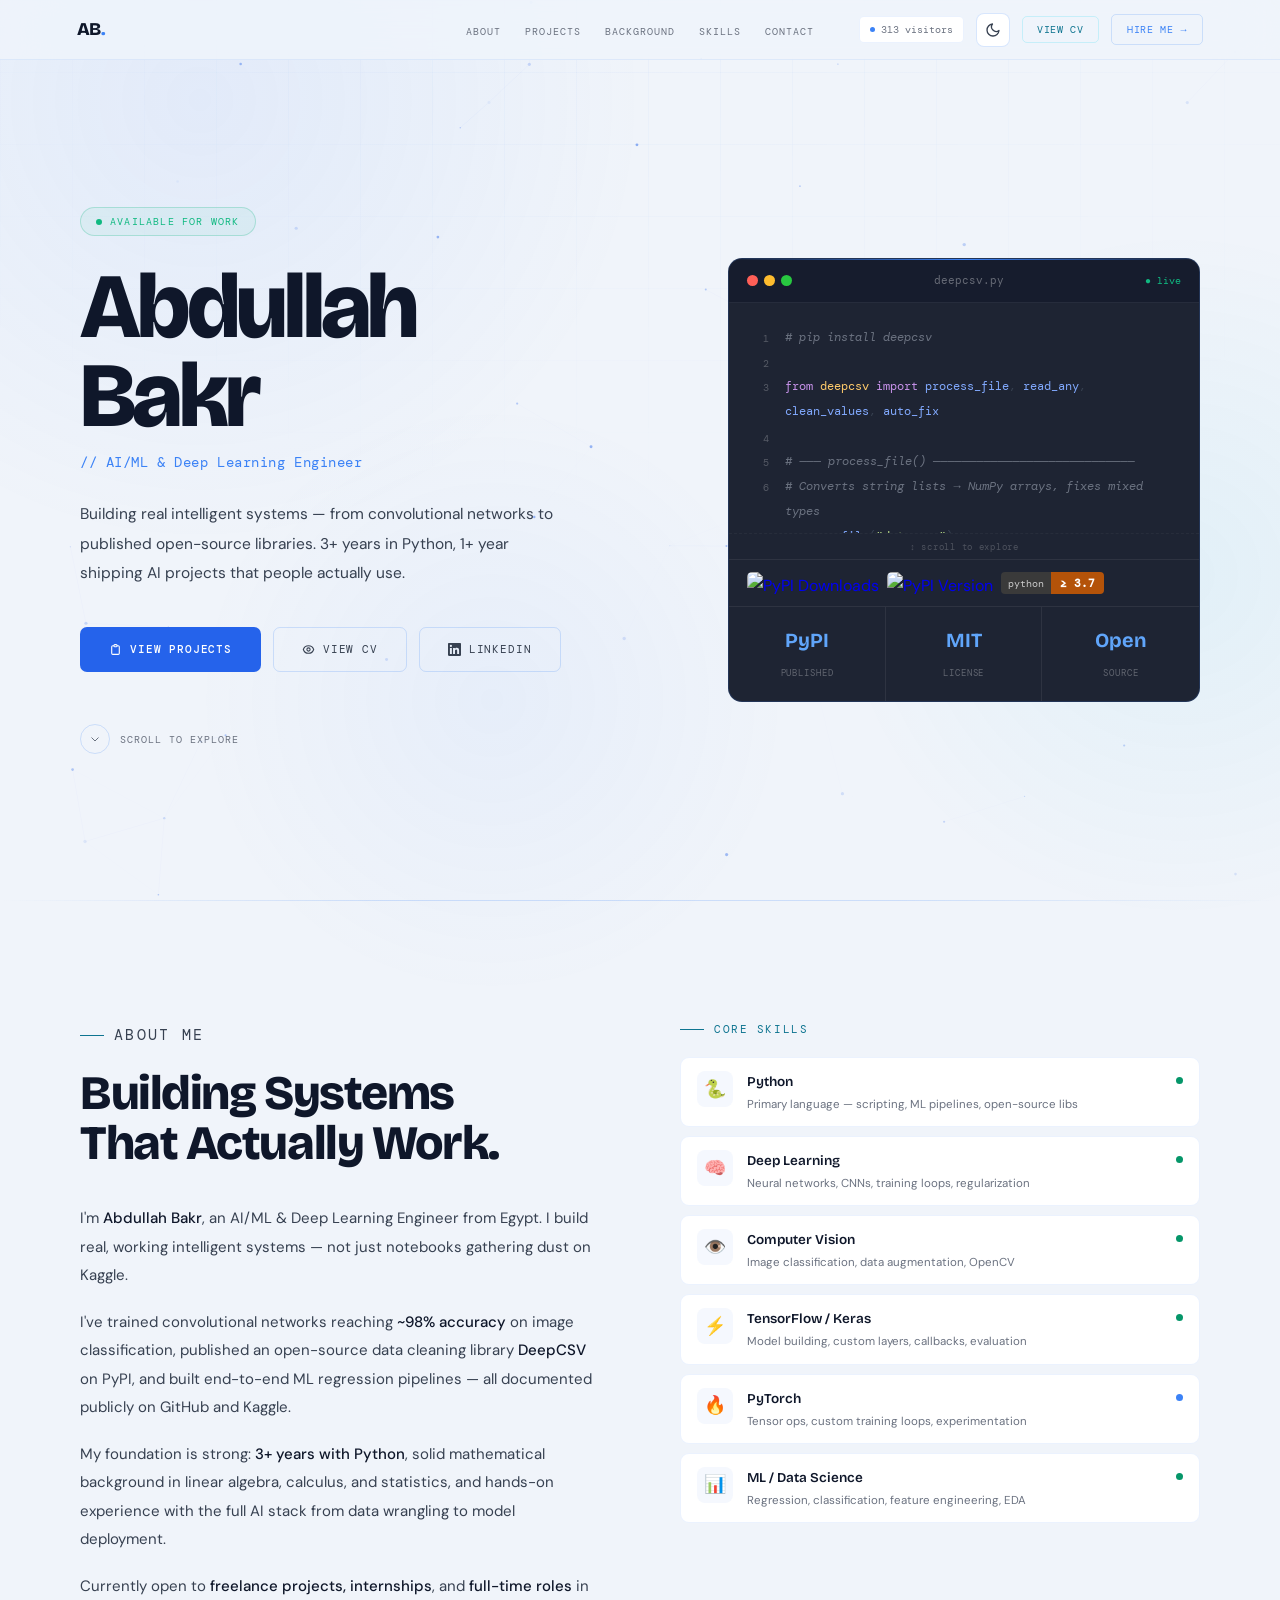
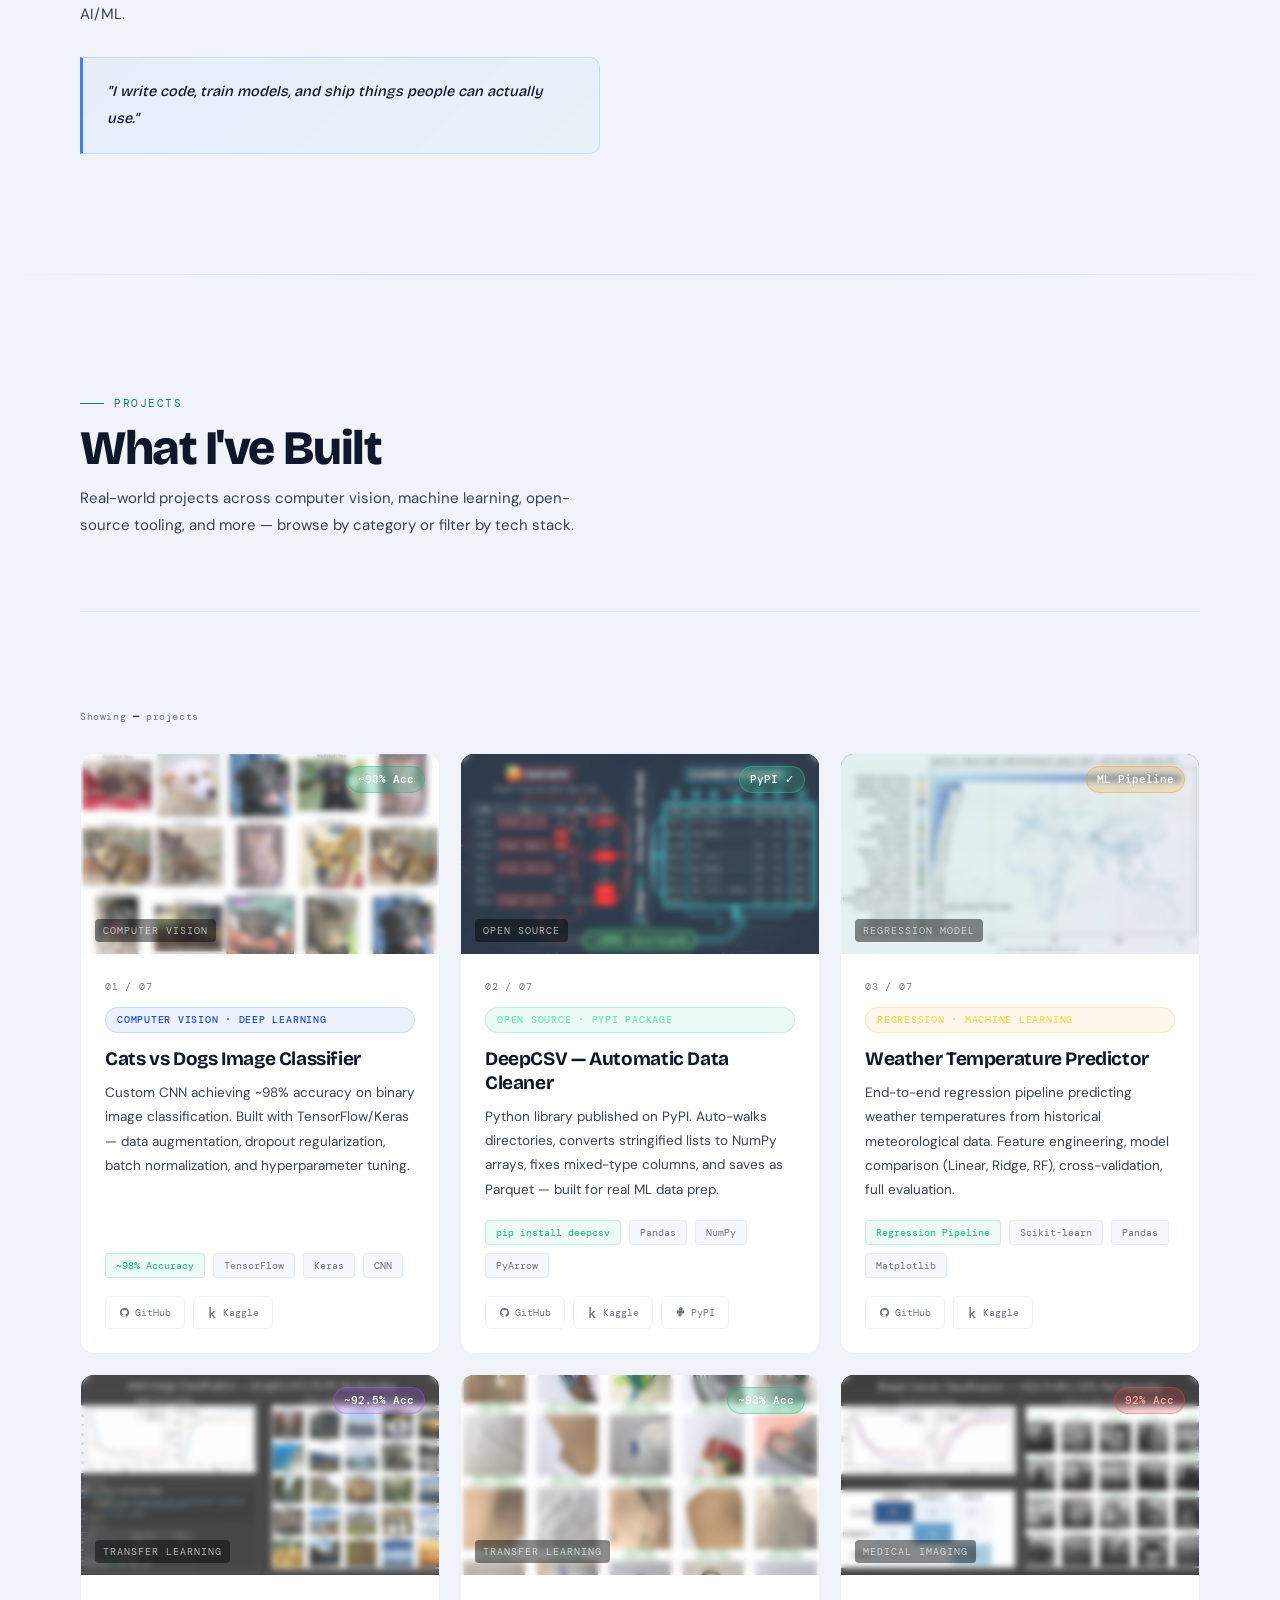
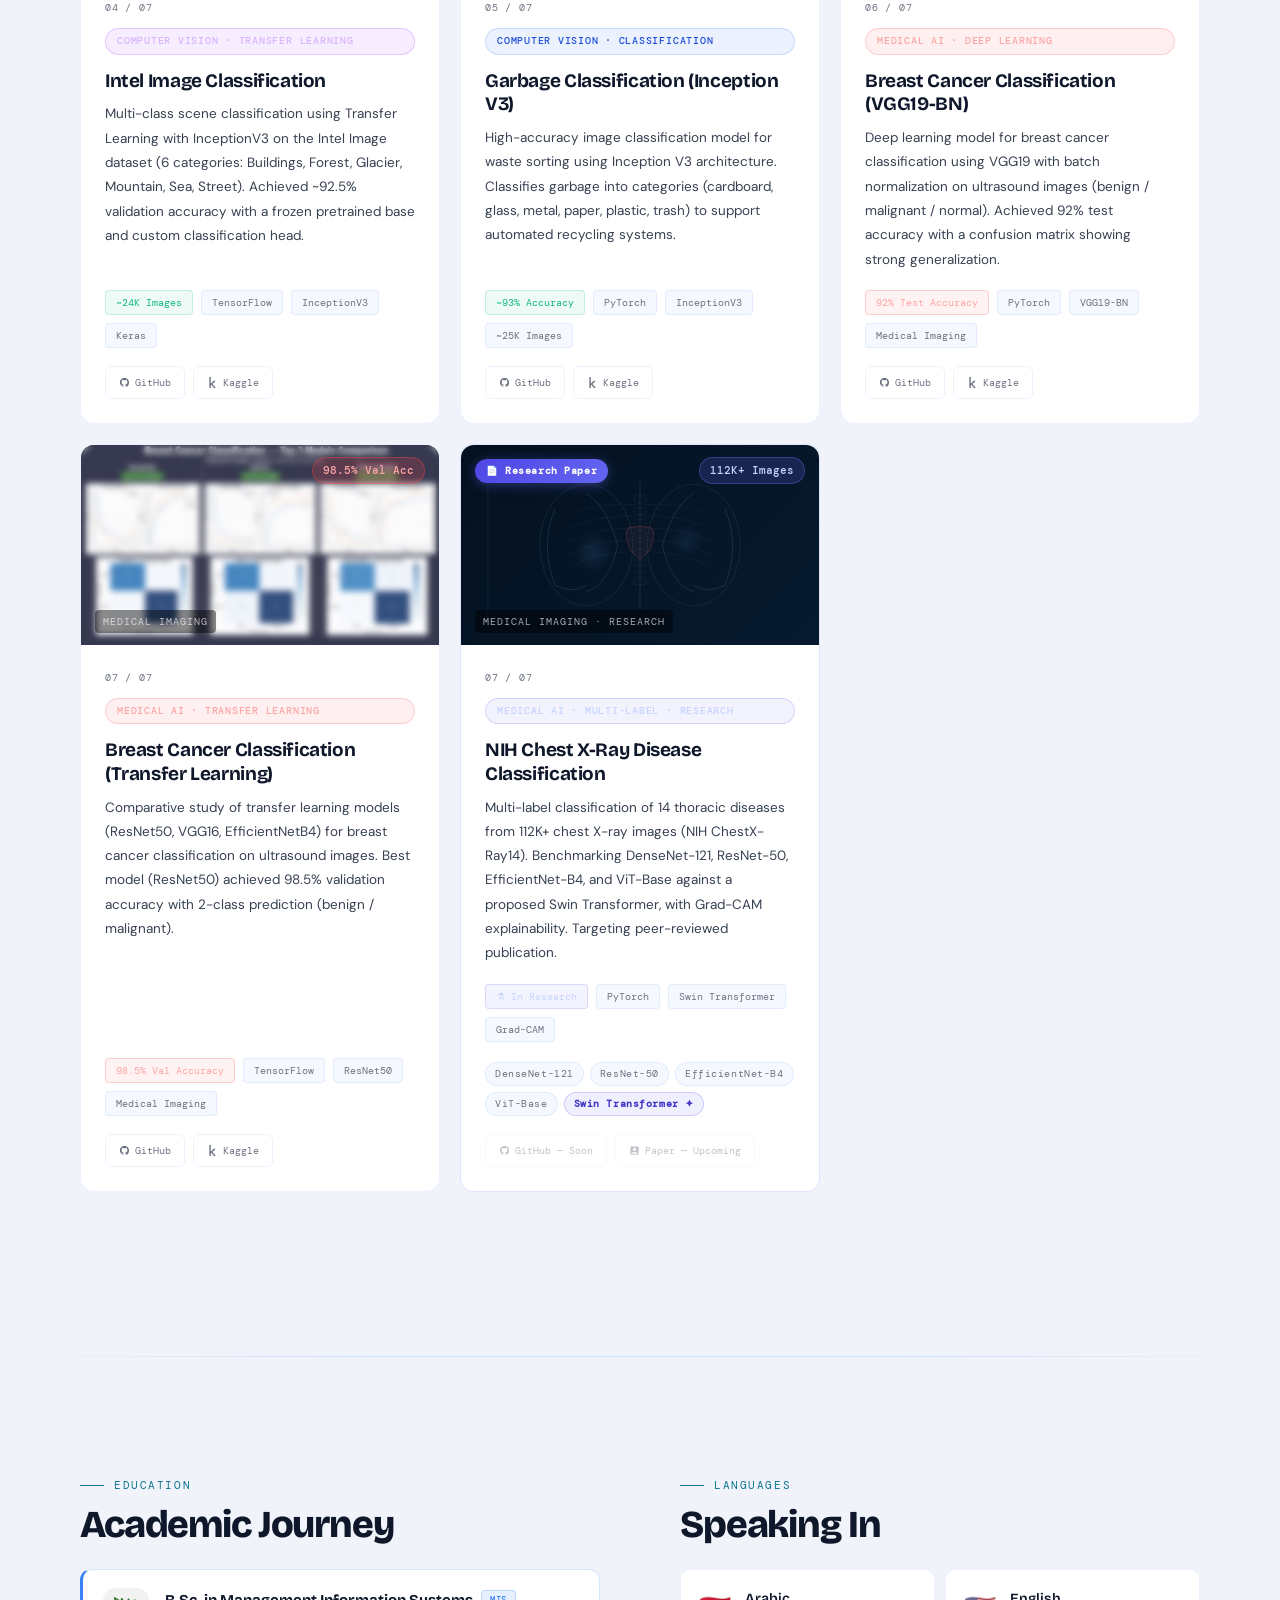
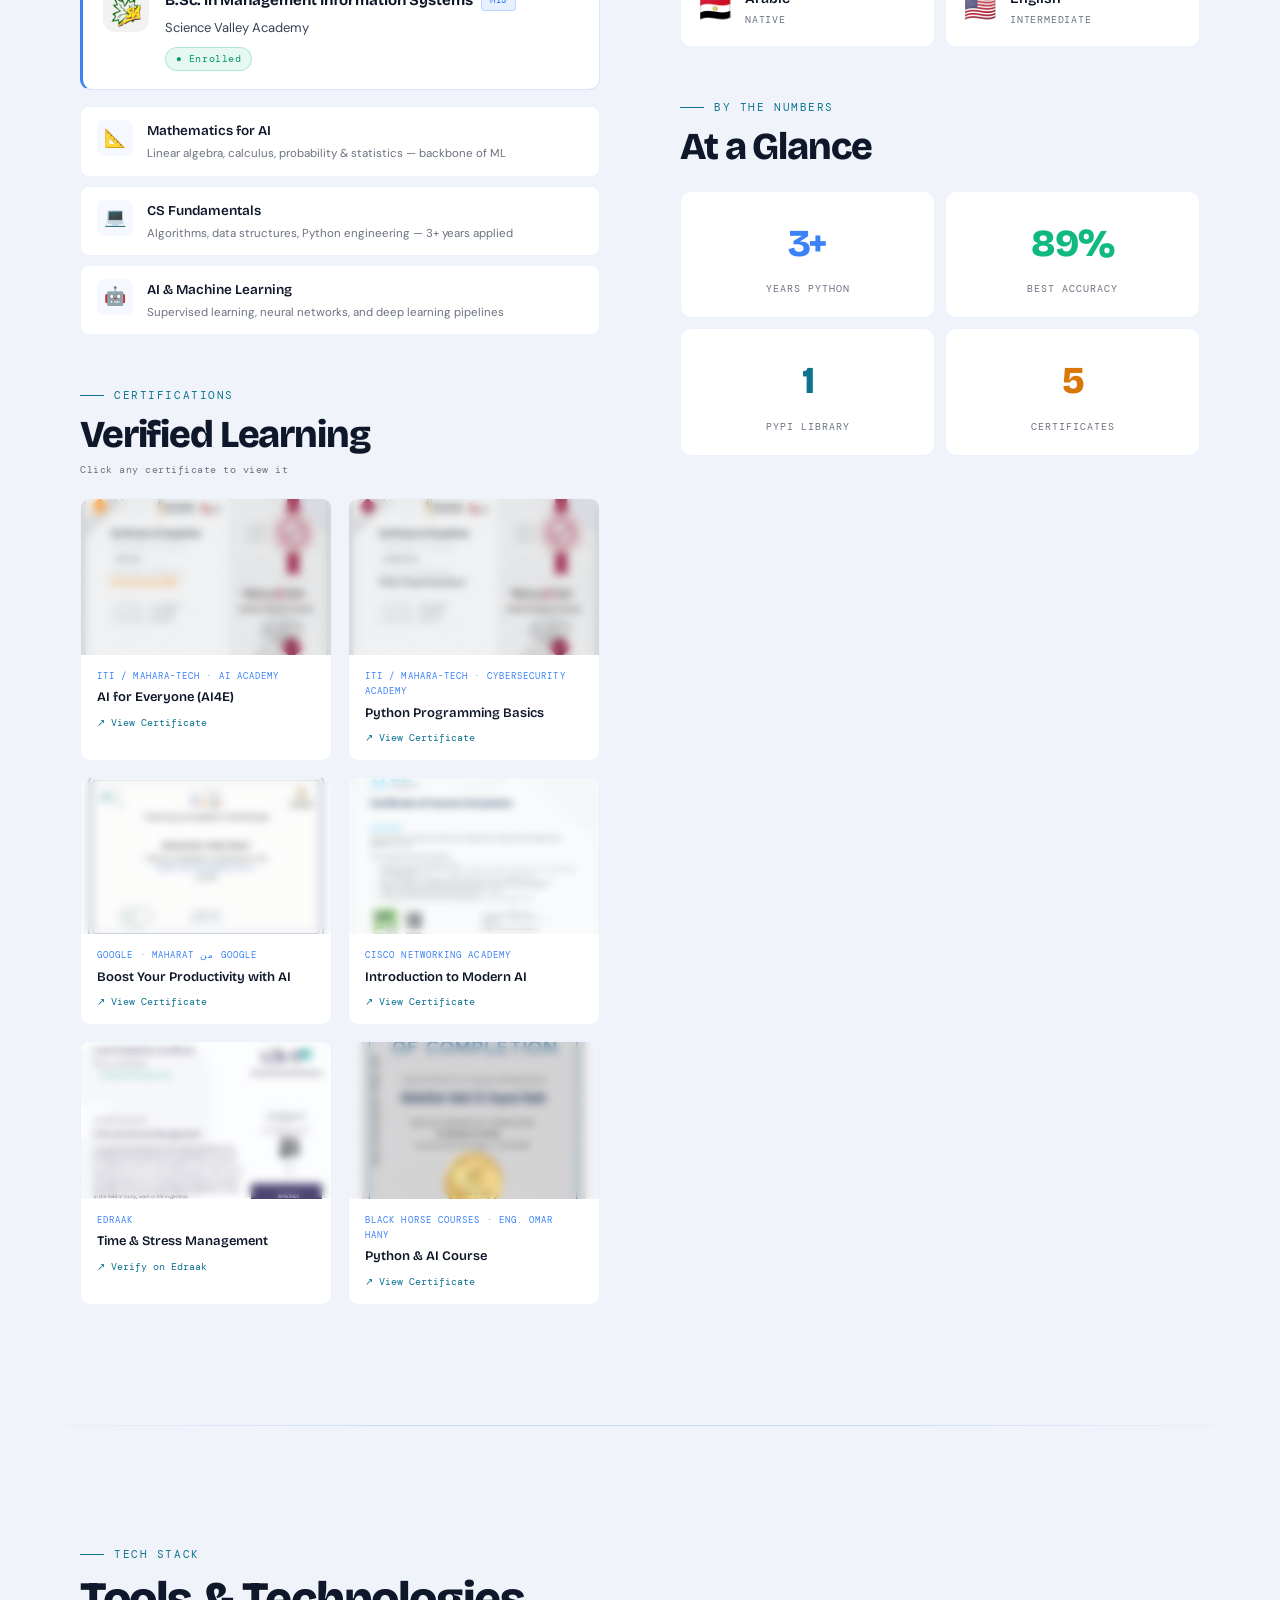
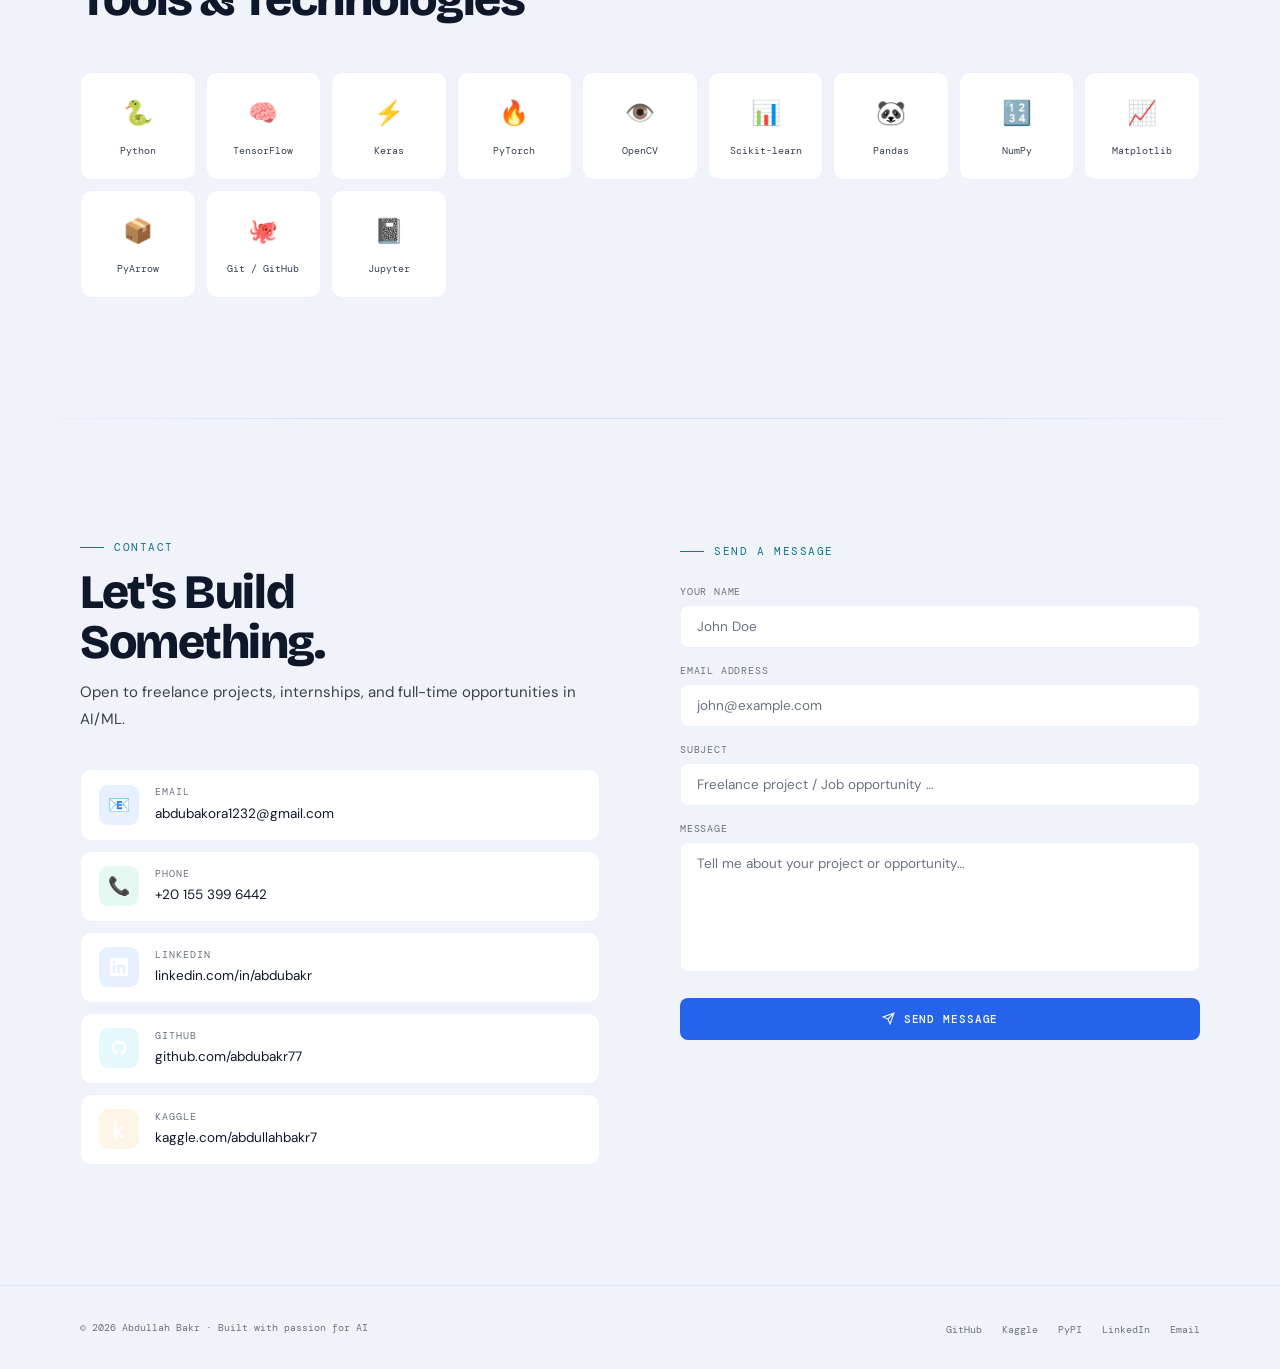
==== commit e7655bea: "feat: Add projects filter" ====
--- a/index.html
+++ b/index.html
@@ -10,6 +10,7 @@
 <link rel="icon" type="image/png" href="favicon_ab.png">
 <link rel="apple-touch-icon" href="favicon_ab.png">
 <link rel="stylesheet" href="style.css">
+<link rel="stylesheet" href="projects-filter.css">
 </head>
 <body>
 
@@ -279,15 +280,38 @@
      ════════════════════════════════════════════ -->
 <section id="projects" class="sec">
   <div class="inner">
-    <div style="margin-bottom:52px" class="fade-in">
+    <div class="proj-header fade-in">
       <p class="stag">Projects</p>
       <h2 class="sh">What I've Built</h2>
-      <p class="ssub">Real-world projects across computer vision, machine learning, and open-source tooling.</p>
-    </div>
-    <div class="proj-grid">
+      <p class="ssub">Real-world projects across computer vision, machine learning, open-source tooling, and more — browse by category or filter by tech stack.</p>
+    </div>
+
+    <!-- ── FILTER SYSTEM ───────────────────────────── -->
+    <div class="filter-system fade-in">
+
+      <!-- Main Category Tabs -->
+      <div class="cat-tabs-wrap">
+        <!-- tabs injected by JS -->
+      </div>
+
+      <!-- Sub-filter Chips -->
+      <div class="sub-filter-row hidden">
+        <!-- chips injected by JS -->
+      </div>
+
+    </div>
+
+    <!-- Results bar -->
+    <div class="results-bar fade-in">
+      <span class="results-count">Showing <em>—</em> projects</span>
+    </div>
+
+    <!-- Grid -->
+    <div class="proj-grid-wrap">
+      <div class="proj-grid">
 
       <!-- Project 1: Cats vs Dogs -->
-      <div class="pcard fade-in">
+      <div class="pcard fade-in" data-pid="cats-dogs">
         <div class="pimg pimg-cv" style="height:200px;padding:0;overflow:hidden">
           <img src="assets/images/projects/img_cats_dogs.png" alt="Cats vs Dogs Classifier" style="width:100%;height:100%;object-fit:cover;transition:transform 0.4s ease;display:block">
           <div class="pimg-blur-overlay"></div>
@@ -317,7 +341,7 @@
       </div>
 
       <!-- Project 2: DeepCSV -->
-      <div class="pcard fade-in">
+      <div class="pcard fade-in" data-pid="deepcsv">
         <div class="pimg pimg-ml" style="height:200px;padding:0;overflow:hidden">
           <img src="assets/images/projects/img_deepcsv.png" alt="DeepCSV" style="width:100%;height:100%;object-fit:cover;transition:transform 0.4s ease;display:block">
           <div class="pimg-blur-overlay"></div>
@@ -351,7 +375,7 @@
       </div>
 
       <!-- Project 3: Weather -->
-      <div class="pcard fade-in">
+      <div class="pcard fade-in" data-pid="weather">
         <div class="pimg pimg-reg" style="height:200px;padding:0;overflow:hidden">
           <img src="assets/images/projects/img_weather.png" alt="Weather Temperature Predictor" style="width:100%;height:100%;object-fit:cover;transition:transform 0.4s ease;display:block">
           <div class="pimg-blur-overlay"></div>
@@ -381,7 +405,7 @@
       </div>
 
       <!-- Project 4: Intel Image Classification -->
-      <div class="pcard fade-in">
+      <div class="pcard fade-in" data-pid="intel">
         <div class="pimg pimg-intel" style="height:200px;padding:0;overflow:hidden">
           <img src="assets/images/projects/img_intel.png" alt="Intel Image Classification" style="width:100%;height:100%;object-fit:cover;transition:transform 0.4s ease;display:block">
           <div class="pimg-blur-overlay"></div>
@@ -411,7 +435,7 @@
       </div>
 
       <!-- Project 5: Garbage Classification -->
-      <div class="pcard fade-in">
+      <div class="pcard fade-in" data-pid="garbage">
         <div class="pimg" style="height:200px;padding:0;overflow:hidden;background:linear-gradient(135deg,#0d1f10,#0f2a1a)">
           <img src="assets/images/projects/img_garbage.png" alt="Garbage Classification" style="width:100%;height:100%;object-fit:cover;transition:transform 0.4s ease;display:block">
           <div class="pimg-blur-overlay"></div>
@@ -441,7 +465,7 @@
       </div>
 
       <!-- Project 6: Breast Cancer Classification -->
-      <div class="pcard fade-in">
+      <div class="pcard fade-in" data-pid="cancer-vgg">
         <div class="pimg" style="height:200px;padding:0;overflow:hidden;background:linear-gradient(135deg,#1a0a1a,#2a0d1a);position:relative">
           <img src="assets/images/projects/img_cancer.jpg" alt="Breast Cancer Classification" style="width:100%;height:100%;object-fit:cover;transition:transform 0.4s ease;display:block">
           <div class="pimg-blur-overlay"></div>
@@ -471,7 +495,7 @@
       </div>
 
       <!-- Project 7: Breast Cancer Classification (Transfer Learning) -->
-      <div class="pcard fade-in">
+      <div class="pcard fade-in" data-pid="cancer-tl">
         <div class="pimg" style="height:200px;padding:0;overflow:hidden;background:linear-gradient(135deg,#1a0a1a,#2a0d1a);position:relative">
           <img src="assets/images/projects/img_cancer_tl.png" alt="Breast Cancer Classification Transfer Learning" style="width:100%;height:100%;object-fit:cover;transition:transform 0.4s ease;display:block">
           <div class="pimg-blur-overlay"></div>
@@ -501,7 +525,7 @@
       </div>
 
       <!-- Project 7: NIH Chest X-Ray Research -->
-      <div class="pcard pcard-research fade-in" style="position:relative">
+      <div class="pcard pcard-research fade-in" data-pid="nih-xray" style="position:relative">
         <div class="p-research-badge">📄 Research Paper</div>
         <div class="pimg" style="height:200px;padding:0;overflow:hidden;position:relative;background:linear-gradient(135deg,#04111f,#071a2e)">
           <!-- Animated research visual — no real image yet -->
@@ -588,7 +612,20 @@
         </div>
       </div>
  
-    </div>
+      </div><!-- /.proj-grid -->
+
+      <!-- Empty State -->
+      <div class="proj-empty">
+        <div class="pe-icon">🔍</div>
+        <div class="pe-title">No projects found</div>
+        <div class="pe-sub">Try selecting a different category or clearing the filter.</div>
+      </div>
+
+    </div><!-- /.proj-grid-wrap -->
+
+    <!-- Pagination -->
+    <div class="proj-pagination"></div>
+
   </div>
 </section>
 
@@ -903,5 +940,6 @@
 </footer>
 
 <script src="main.js"></script>
+<script src="projects-filter.js"></script>
 </body>
 </html>
--- a/projects-filter.css
+++ b/projects-filter.css
@@ -0,0 +1,469 @@
+/* ============================================================
+   Abdullah Bakr — Filterable Projects Grid
+   projects-filter.css
+   ============================================================ */
+
+/* ── SECTION HEADER ───────────────────────────────────── */
+#projects .proj-header {
+  margin-bottom: 52px;
+}
+
+/* ── FILTER SYSTEM CONTAINER ──────────────────────────── */
+.filter-system {
+  margin-bottom: 40px;
+  display: flex;
+  flex-direction: column;
+  gap: 0;
+}
+
+/* ── MAIN CATEGORY TABS ───────────────────────────────── */
+.cat-tabs-wrap {
+  display: flex;
+  align-items: center;
+  gap: 6px;
+  flex-wrap: wrap;
+  padding-bottom: 20px;
+  border-bottom: 1px solid var(--b1);
+  margin-bottom: 18px;
+}
+
+.cat-tab {
+  display: inline-flex;
+  align-items: center;
+  gap: 7px;
+  font-family: var(--fm);
+  font-size: 10.5px;
+  font-weight: 500;
+  letter-spacing: 0.06em;
+  text-transform: uppercase;
+  padding: 8px 16px;
+  border-radius: 8px;
+  border: 1px solid var(--b1);
+  background: var(--surf);
+  color: var(--text3);
+  cursor: pointer;
+  transition: all 0.22s cubic-bezier(0.4,0,0.2,1);
+  position: relative;
+  white-space: nowrap;
+}
+
+.cat-tab .ct-icon {
+  font-size: 13px;
+  line-height: 1;
+}
+
+.cat-tab .ct-count {
+  font-family: var(--fm);
+  font-size: 9px;
+  color: var(--text3);
+  background: var(--surf2);
+  border: 1px solid var(--b1);
+  padding: 1px 6px;
+  border-radius: 100px;
+  transition: all 0.22s;
+  min-width: 18px;
+  text-align: center;
+}
+
+.cat-tab:hover {
+  border-color: var(--b2);
+  color: var(--text2);
+  background: var(--surf2);
+}
+
+.cat-tab.active {
+  border-color: var(--acc);
+  background: rgba(59,130,246,0.08);
+  color: var(--acc3);
+}
+
+.cat-tab.active .ct-count {
+  background: rgba(59,130,246,0.12);
+  border-color: rgba(59,130,246,0.25);
+  color: var(--acc3);
+}
+
+/* Category-specific accent colors when active */
+.cat-tab[data-cat="cv"].active        { border-color: var(--acc);   background: rgba(59,130,246,0.08);  color: var(--acc3); }
+.cat-tab[data-cat="ml"].active        { border-color: var(--green);  background: rgba(16,185,129,0.08);  color: #6ee7b7; }
+.cat-tab[data-cat="oss"].active       { border-color: var(--cyan);   background: rgba(6,182,212,0.08);   color: var(--cyan2); }
+.cat-tab[data-cat="medical"].active   { border-color: #ef4444;       background: rgba(239,68,68,0.07);   color: #fca5a5; }
+.cat-tab[data-cat="nlp"].active       { border-color: #a855f7;       background: rgba(168,85,247,0.08);  color: #d8b4fe; }
+.cat-tab[data-cat="research"].active  { border-color: #6366f1;       background: rgba(99,102,241,0.08);  color: #c7d2fe; }
+
+/* ── SUB-FILTER ROW ───────────────────────────────────── */
+.sub-filter-row {
+  display: flex;
+  align-items: center;
+  gap: 8px;
+  flex-wrap: wrap;
+  min-height: 38px;
+  overflow: hidden;
+  transition: opacity 0.3s, transform 0.3s;
+}
+
+.sub-filter-row.hidden {
+  opacity: 0;
+  pointer-events: none;
+  transform: translateY(-8px);
+}
+
+.sub-filter-label {
+  font-family: var(--fm);
+  font-size: 9px;
+  color: var(--text3);
+  letter-spacing: 0.1em;
+  text-transform: uppercase;
+  white-space: nowrap;
+  padding-right: 4px;
+  border-right: 1px solid var(--b1);
+  margin-right: 4px;
+  height: 16px;
+  display: flex;
+  align-items: center;
+}
+
+.sub-chip {
+  display: inline-flex;
+  align-items: center;
+  gap: 5px;
+  font-family: var(--fm);
+  font-size: 9.5px;
+  letter-spacing: 0.05em;
+  padding: 5px 12px;
+  border-radius: 6px;
+  border: 1px solid var(--b1);
+  background: var(--surf);
+  color: var(--text3);
+  cursor: pointer;
+  transition: all 0.18s;
+  white-space: nowrap;
+}
+
+.sub-chip:hover {
+  border-color: var(--b2);
+  color: var(--text2);
+}
+
+.sub-chip.active {
+  border-color: var(--b2);
+  background: var(--b1);
+  color: var(--text);
+}
+
+/* ── RESULTS BAR ──────────────────────────────────────── */
+.results-bar {
+  display: flex;
+  align-items: center;
+  justify-content: space-between;
+  margin-bottom: 28px;
+  flex-wrap: wrap;
+  gap: 12px;
+}
+
+.results-count {
+  font-family: var(--fm);
+  font-size: 10px;
+  color: var(--text3);
+  letter-spacing: 0.06em;
+}
+
+.results-count em {
+  color: var(--text2);
+  font-style: normal;
+  font-weight: 600;
+}
+
+.sort-toggle {
+  display: inline-flex;
+  align-items: center;
+  gap: 6px;
+  font-family: var(--fm);
+  font-size: 9.5px;
+  color: var(--text3);
+  background: var(--surf);
+  border: 1px solid var(--b1);
+  padding: 6px 12px;
+  border-radius: 6px;
+  cursor: pointer;
+  transition: all 0.2s;
+  letter-spacing: 0.05em;
+}
+
+.sort-toggle:hover {
+  border-color: var(--b2);
+  color: var(--text2);
+}
+
+/* ── PROJECT GRID ─────────────────────────────────────── */
+.proj-grid-wrap {
+  min-height: 300px;
+  position: relative;
+}
+
+.proj-grid {
+  display: grid;
+  grid-template-columns: repeat(auto-fill, minmax(330px, 1fr));
+  gap: 20px;
+  transition: all 0.3s;
+}
+
+/* Card filter animation */
+.pcard {
+  transition: all 0.3s cubic-bezier(0.4,0,0.2,1),
+              opacity 0.3s ease,
+              transform 0.3s ease;
+}
+
+.pcard.pf-hidden {
+  display: none;
+}
+
+.pcard.pf-entering {
+  animation: cardIn 0.35s cubic-bezier(0.4,0,0.2,1) forwards;
+}
+
+.pcard.pf-exiting {
+  animation: cardOut 0.2s ease forwards;
+}
+
+@keyframes cardIn {
+  from { opacity: 0; transform: translateY(16px) scale(0.97); }
+  to   { opacity: 1; transform: translateY(0) scale(1); }
+}
+
+@keyframes cardOut {
+  from { opacity: 1; transform: scale(1); }
+  to   { opacity: 0; transform: scale(0.95); }
+}
+
+/* ── COMING SOON CARD ─────────────────────────────────── */
+.pcard-coming-soon {
+  border-style: dashed !important;
+  border-color: rgba(168,85,247,0.2) !important;
+  background: linear-gradient(135deg, var(--surf), rgba(168,85,247,0.03)) !important;
+}
+
+.pcard-coming-soon:hover {
+  border-color: rgba(168,85,247,0.4) !important;
+  transform: translateY(-5px);
+  box-shadow: 0 20px 60px rgba(168,85,247,0.1) !important;
+}
+
+.cs-banner {
+  height: 200px;
+  background: linear-gradient(135deg, #0e0a1a, #160e2e);
+  display: flex;
+  align-items: center;
+  justify-content: center;
+  position: relative;
+  overflow: hidden;
+  flex-shrink: 0;
+}
+
+.cs-banner-bg {
+  position: absolute;
+  inset: 0;
+  background:
+    radial-gradient(ellipse at 30% 50%, rgba(168,85,247,0.12) 0%, transparent 60%),
+    radial-gradient(ellipse at 70% 40%, rgba(99,102,241,0.08) 0%, transparent 55%);
+}
+
+.cs-banner-content {
+  position: relative;
+  z-index: 2;
+  text-align: center;
+  display: flex;
+  flex-direction: column;
+  align-items: center;
+  gap: 10px;
+}
+
+.cs-icon {
+  font-size: 36px;
+  filter: grayscale(0.3);
+  animation: cs-float 3s ease-in-out infinite;
+}
+
+@keyframes cs-float {
+  0%, 100% { transform: translateY(0); }
+  50%       { transform: translateY(-6px); }
+}
+
+.cs-badge {
+  font-family: var(--fm);
+  font-size: 9px;
+  letter-spacing: 0.12em;
+  text-transform: uppercase;
+  padding: 4px 12px;
+  border-radius: 100px;
+  background: rgba(168,85,247,0.15);
+  border: 1px solid rgba(168,85,247,0.3);
+  color: #d8b4fe;
+}
+
+.cs-dots {
+  display: flex;
+  gap: 5px;
+  margin-top: 4px;
+}
+
+.cs-dot {
+  width: 5px;
+  height: 5px;
+  border-radius: 50%;
+  background: rgba(168,85,247,0.4);
+  animation: cs-blink 1.4s ease-in-out infinite;
+}
+.cs-dot:nth-child(2) { animation-delay: 0.2s; }
+.cs-dot:nth-child(3) { animation-delay: 0.4s; }
+
+@keyframes cs-blink {
+  0%, 80%, 100% { opacity: 0.3; transform: scale(0.8); }
+  40%            { opacity: 1;   transform: scale(1.2); }
+}
+
+.ptag-coming-soon {
+  background: rgba(168,85,247,0.08);
+  color: #d8b4fe;
+  border: 1px solid rgba(168,85,247,0.22);
+}
+
+/* ── EMPTY STATE ──────────────────────────────────────── */
+.proj-empty {
+  display: none;
+  text-align: center;
+  padding: 80px 40px;
+  grid-column: 1 / -1;
+}
+
+.proj-empty.show {
+  display: block;
+}
+
+.pe-icon {
+  font-size: 48px;
+  margin-bottom: 16px;
+  opacity: 0.5;
+}
+
+.pe-title {
+  font-family: var(--ff);
+  font-weight: 600;
+  font-size: 18px;
+  color: var(--text2);
+  margin-bottom: 8px;
+}
+
+.pe-sub {
+  font-family: var(--fb);
+  font-size: 13px;
+  color: var(--text3);
+}
+
+/* ── PAGINATION ───────────────────────────────────────── */
+.proj-pagination {
+  display: flex;
+  align-items: center;
+  justify-content: center;
+  gap: 8px;
+  margin-top: 44px;
+  flex-wrap: wrap;
+}
+
+.pp-btn {
+  display: inline-flex;
+  align-items: center;
+  justify-content: center;
+  width: 38px;
+  height: 38px;
+  font-family: var(--fm);
+  font-size: 11px;
+  color: var(--text3);
+  background: var(--surf);
+  border: 1px solid var(--b1);
+  border-radius: 8px;
+  cursor: pointer;
+  transition: all 0.2s;
+  font-weight: 500;
+  letter-spacing: 0;
+}
+
+.pp-btn:hover:not(:disabled):not(.pp-ellipsis) {
+  border-color: var(--b2);
+  color: var(--text);
+  background: var(--surf2);
+}
+
+.pp-btn.active {
+  background: var(--acc);
+  border-color: var(--acc);
+  color: #fff;
+  box-shadow: 0 4px 14px rgba(59,130,246,0.3);
+}
+
+.pp-btn.pp-arrow {
+  font-size: 14px;
+}
+
+.pp-btn.pp-arrow:disabled {
+  opacity: 0.3;
+  cursor: not-allowed;
+}
+
+.pp-btn.pp-ellipsis {
+  cursor: default;
+  border-color: transparent;
+  background: transparent;
+  color: var(--text3);
+  width: 24px;
+}
+
+/* Page info */
+.pp-info {
+  font-family: var(--fm);
+  font-size: 9.5px;
+  color: var(--text3);
+  letter-spacing: 0.05em;
+  padding: 0 8px;
+}
+
+/* ── CATEGORY STATS ROW ───────────────────────────────── */
+.cat-stats-row {
+  display: flex;
+  gap: 20px;
+  margin-bottom: 32px;
+  flex-wrap: wrap;
+}
+
+.cat-stat-pill {
+  display: inline-flex;
+  align-items: center;
+  gap: 6px;
+  font-family: var(--fm);
+  font-size: 9.5px;
+  color: var(--text3);
+  padding: 6px 12px;
+  border-radius: 6px;
+  background: var(--surf);
+  border: 1px solid var(--b1);
+}
+
+.cat-stat-pill .csp-dot {
+  width: 6px;
+  height: 6px;
+  border-radius: 50%;
+  flex-shrink: 0;
+}
+
+/* ── RESPONSIVE ───────────────────────────────────────── */
+@media (max-width: 768px) {
+  .cat-tabs-wrap { gap: 5px; }
+  .cat-tab { padding: 7px 12px; font-size: 10px; }
+  .proj-grid { grid-template-columns: 1fr; }
+}
+
+@media (max-width: 480px) {
+  .cat-tab .ct-icon { display: none; }
+  .sub-filter-label { display: none; }
+}
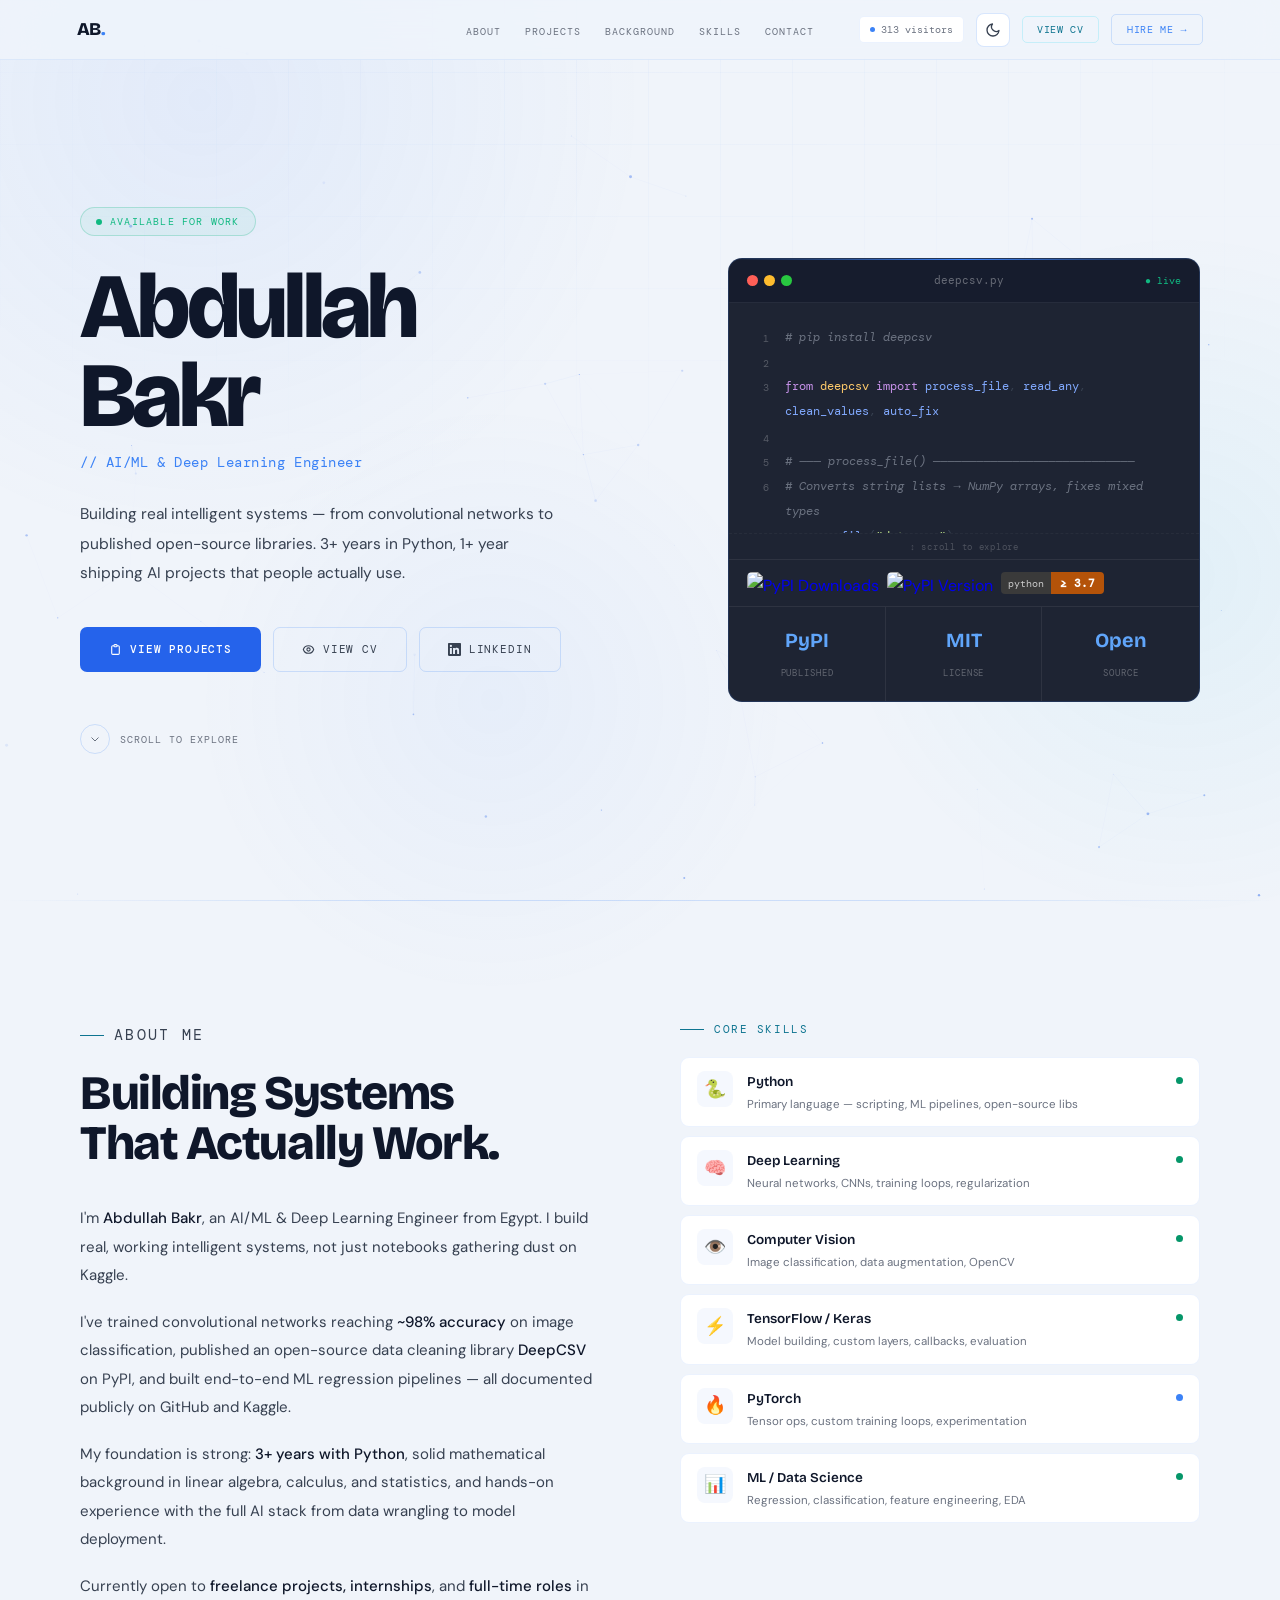
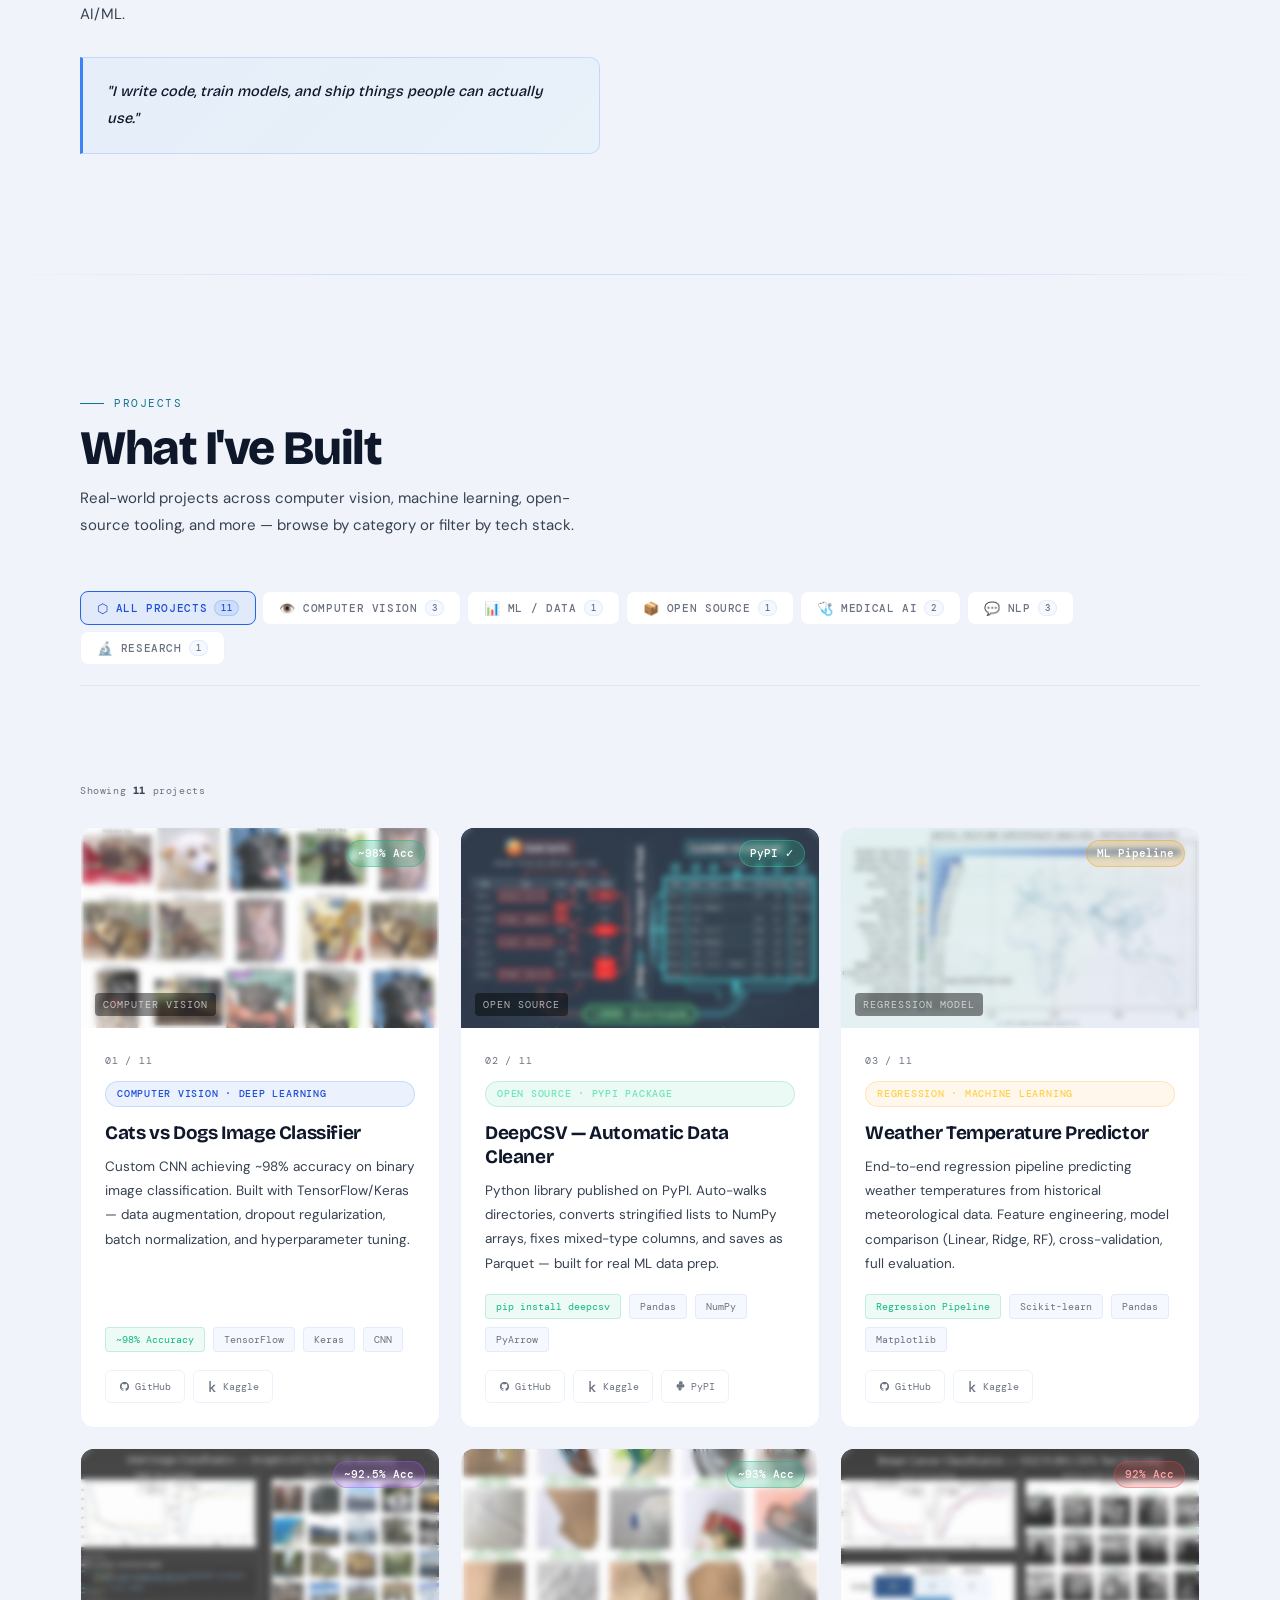
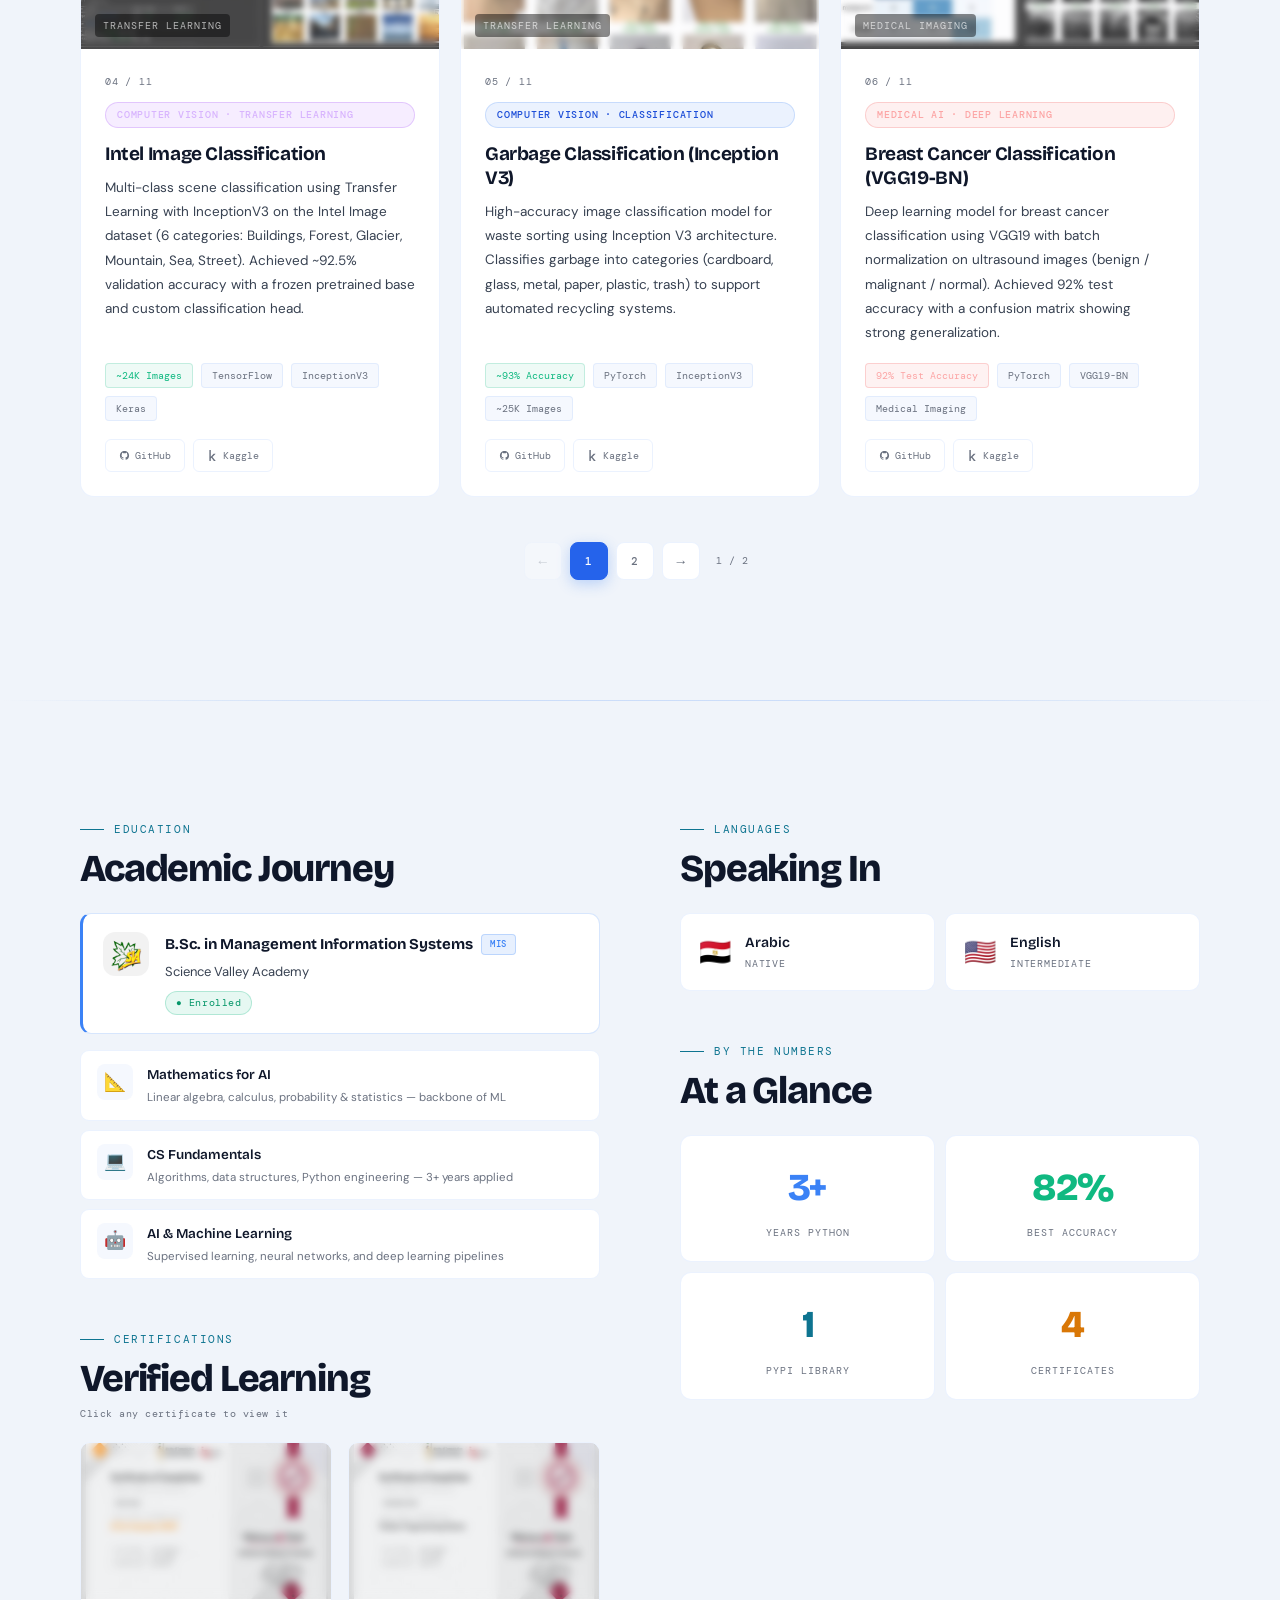
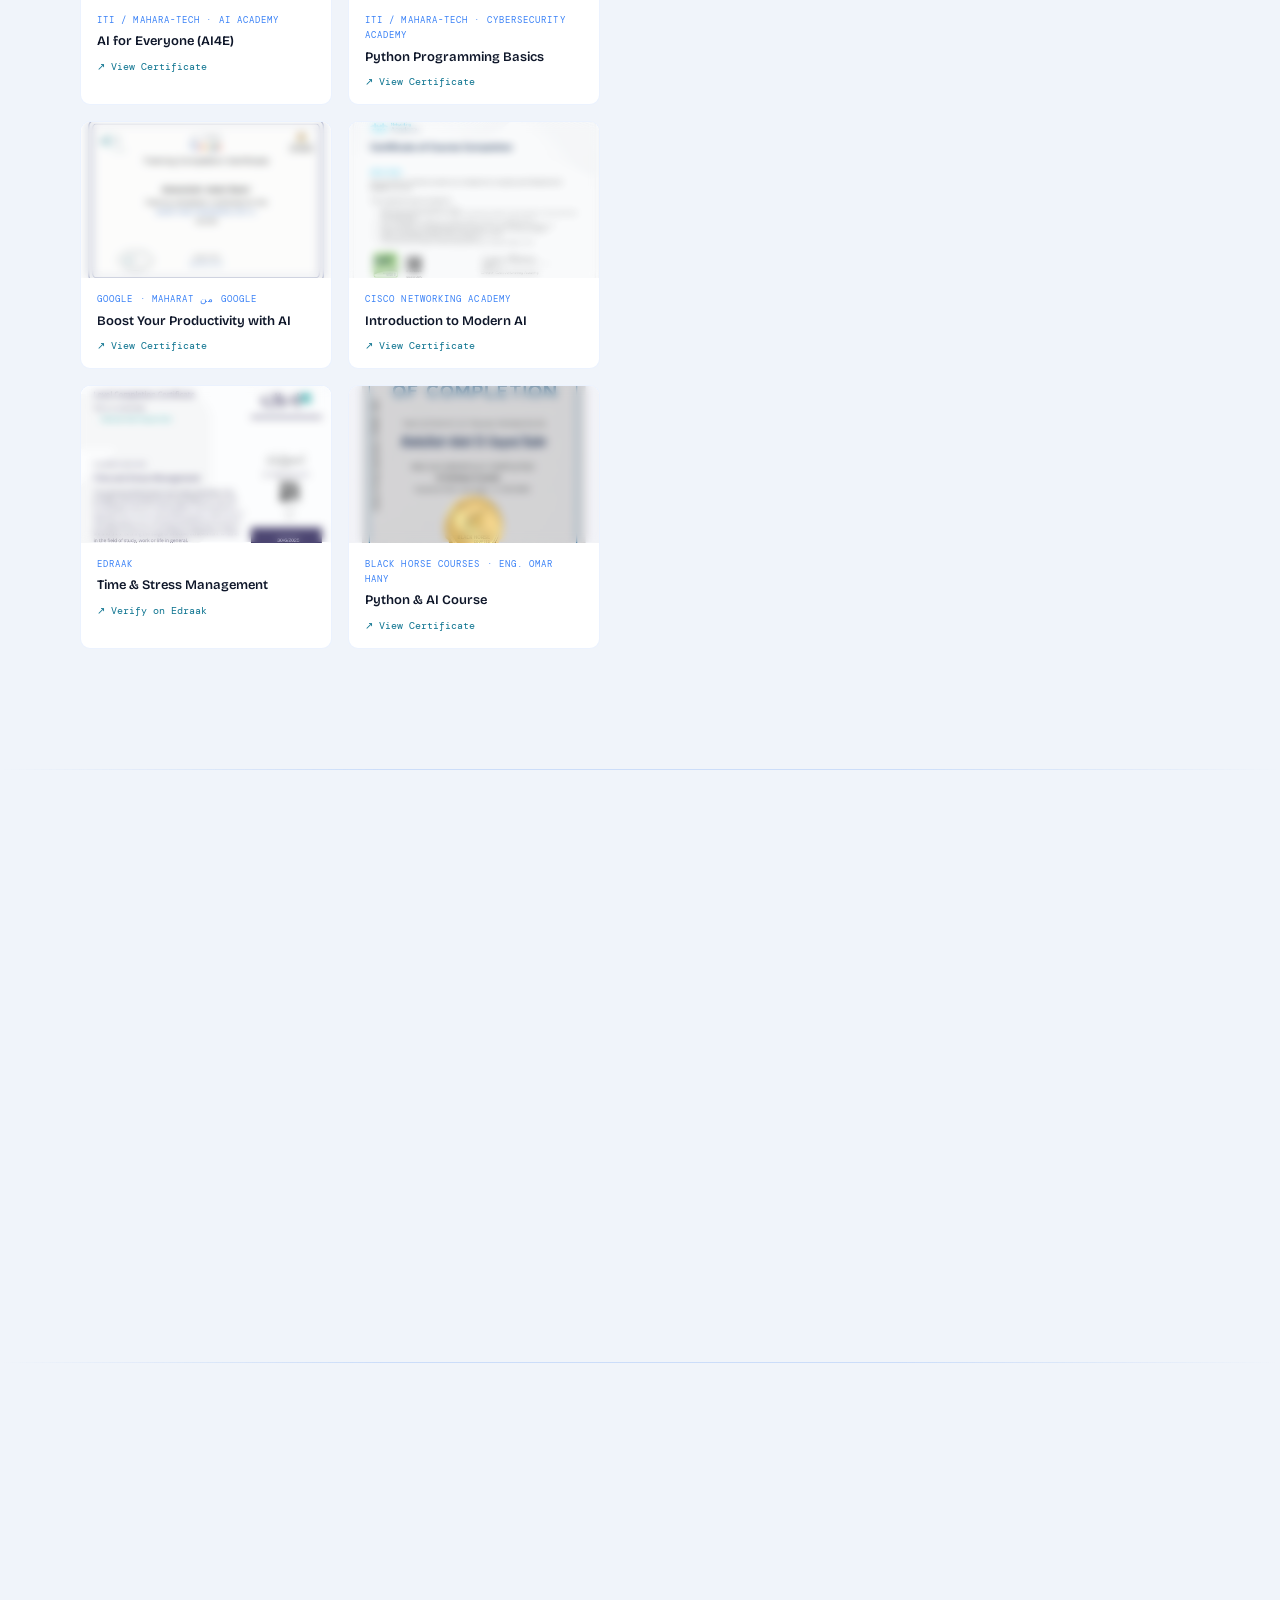
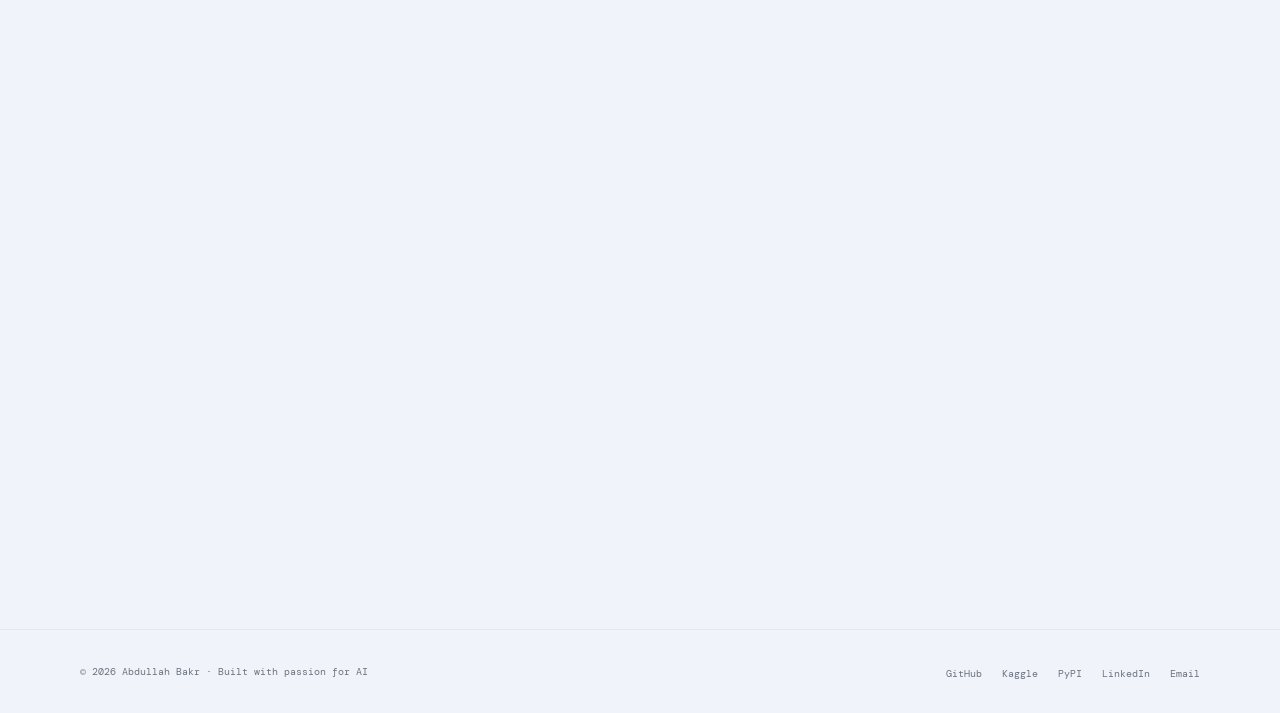
==== commit 0d4a86af: "feat: Add new projects" ====
--- a/index.html
+++ b/index.html
@@ -224,7 +224,7 @@
           <p class="stag">About Me</p>
           <h2 class="sh">Building Systems<br>That Actually Work.</h2>
         </div>
-        <p>I'm <strong>Abdullah Bakr</strong>, an AI/ML &amp; Deep Learning Engineer from Egypt. I build real, working intelligent systems — not just notebooks gathering dust on Kaggle.</p>
+        <p>I'm <strong>Abdullah Bakr</strong>, an AI/ML &amp; Deep Learning Engineer from Egypt. I build real, working intelligent systems, not just notebooks gathering dust on Kaggle.</p>
         <p>I've trained convolutional networks reaching <strong>~98% accuracy</strong> on image classification, published an open-source data cleaning library <strong>DeepCSV</strong> on PyPI, and built end-to-end ML regression pipelines — all documented publicly on GitHub and Kaggle.</p>
         <p>My foundation is strong: <strong>3+ years with Python</strong>, solid mathematical background in linear algebra, calculus, and statistics, and hands-on experience with the full AI stack from data wrangling to model deployment.</p>
         <p>Currently open to <strong>freelance projects, internships</strong>, and <strong>full-time roles</strong> in AI/ML.</p>
@@ -319,7 +319,7 @@
           <span class="pimg-acc">~98% Acc</span>
         </div>
         <div class="pbody">
-          <div class="pnum">01 / 07</div>
+          <div class="pnum">01 / 11</div>
           <span class="ptag t-cv">Computer Vision · Deep Learning</span>
           <h3 class="ptitle">Cats vs Dogs Image Classifier</h3>
           <p class="pdesc">Custom CNN achieving ~98% accuracy on binary image classification. Built with TensorFlow/Keras — data augmentation, dropout regularization, batch normalization, and hyperparameter tuning.</p>
@@ -349,7 +349,7 @@
           <span class="pimg-acc" style="background:rgba(52,211,153,0.2);border-color:rgba(52,211,153,0.4)">PyPI ✓</span>
         </div>
         <div class="pbody">
-          <div class="pnum">02 / 07</div>
+          <div class="pnum">02 / 11</div>
           <span class="ptag t-ml">Open Source · PyPI Package</span>
           <h3 class="ptitle">DeepCSV — Automatic Data Cleaner</h3>
           <p class="pdesc">Python library published on PyPI. Auto-walks directories, converts stringified lists to NumPy arrays, fixes mixed-type columns, and saves as Parquet — built for real ML data prep.</p>
@@ -383,7 +383,7 @@
           <span class="pimg-acc" style="background:rgba(245,158,11,0.2);border-color:rgba(245,158,11,0.4)">ML Pipeline</span>
         </div>
         <div class="pbody">
-          <div class="pnum">03 / 07</div>
+          <div class="pnum">03 / 11</div>
           <span class="ptag t-reg">Regression · Machine Learning</span>
           <h3 class="ptitle">Weather Temperature Predictor</h3>
           <p class="pdesc">End-to-end regression pipeline predicting weather temperatures from historical meteorological data. Feature engineering, model comparison (Linear, Ridge, RF), cross-validation, full evaluation.</p>
@@ -413,7 +413,7 @@
           <span class="pimg-acc" style="background:rgba(168,85,247,0.2);border-color:rgba(168,85,247,0.4)">~92.5% Acc</span>
         </div>
         <div class="pbody">
-          <div class="pnum">04 / 07</div>
+          <div class="pnum">04 / 11</div>
           <span class="ptag t-intel">Computer Vision · Transfer Learning</span>
           <h3 class="ptitle">Intel Image Classification</h3>
           <p class="pdesc">Multi-class scene classification using Transfer Learning with InceptionV3 on the Intel Image dataset (6 categories: Buildings, Forest, Glacier, Mountain, Sea, Street). Achieved ~92.5% validation accuracy with a frozen pretrained base and custom classification head.</p>
@@ -443,7 +443,7 @@
           <span class="pimg-acc" style="background:rgba(16,185,129,0.2);border-color:rgba(16,185,129,0.4)">~93% Acc</span>
         </div>
         <div class="pbody">
-          <div class="pnum">05 / 07</div>
+          <div class="pnum">05 / 11</div>
           <span class="ptag t-cv">Computer Vision · Classification</span>
           <h3 class="ptitle">Garbage Classification (Inception V3)</h3>
           <p class="pdesc">High-accuracy image classification model for waste sorting using Inception V3 architecture. Classifies garbage into categories (cardboard, glass, metal, paper, plastic, trash) to support automated recycling systems.</p>
@@ -473,7 +473,7 @@
           <span class="pimg-acc" style="background:rgba(239,68,68,0.2);border-color:rgba(239,68,68,0.4);color:#fca5a5">92% Acc</span>
         </div>
         <div class="pbody">
-          <div class="pnum">06 / 07</div>
+          <div class="pnum">06 / 11</div>
           <span class="ptag" style="background:rgba(239,68,68,0.08);color:#fca5a5;border:1px solid rgba(239,68,68,0.2)">Medical AI · Deep Learning</span>
           <h3 class="ptitle">Breast Cancer Classification (VGG19-BN)</h3>
           <p class="pdesc">Deep learning model for breast cancer classification using VGG19 with batch normalization on ultrasound images (benign / malignant / normal). Achieved 92% test accuracy with a confusion matrix showing strong generalization.</p>
@@ -503,7 +503,7 @@
           <span class="pimg-acc" style="background:rgba(239,68,68,0.2);border-color:rgba(239,68,68,0.4);color:#fca5a5">98.5% Val Acc</span>
         </div>
         <div class="pbody">
-          <div class="pnum">07 / 07</div>
+          <div class="pnum">07 / 11</div>
           <span class="ptag" style="background:rgba(239,68,68,0.08);color:#fca5a5;border:1px solid rgba(239,68,68,0.2)">Medical AI · Transfer Learning</span>
           <h3 class="ptitle">Breast Cancer Classification (Transfer Learning)</h3>
           <p class="pdesc">Comparative study of transfer learning models (ResNet50, VGG16, EfficientNetB4) for breast cancer classification on ultrasound images. Best model (ResNet50) achieved 98.5% validation accuracy with 2-class prediction (benign / malignant).</p>
@@ -583,7 +583,7 @@
           <span class="pimg-acc" style="background:rgba(99,102,241,0.2);border-color:rgba(99,102,241,0.4);color:#c7d2fe;z-index:3">112K+ Images</span>
         </div>
         <div class="pbody">
-          <div class="pnum">07 / 07</div>
+          <div class="pnum">07 / 11</div>
           <span class="ptag" style="background:rgba(99,102,241,0.08);color:#c7d2fe;border:1px solid rgba(99,102,241,0.22)">Medical AI · Multi-Label · Research</span>
           <h3 class="ptitle">NIH Chest X-Ray Disease Classification</h3>
           <p class="pdesc">Multi-label classification of 14 thoracic diseases from 112K+ chest X-ray images (NIH ChestX-Ray14). Benchmarking DenseNet-121, ResNet-50, EfficientNet-B4, and ViT-Base against a proposed Swin Transformer, with Grad-CAM explainability. Targeting peer-reviewed publication.</p>
@@ -612,6 +612,126 @@
         </div>
       </div>
  
+      <!-- Project 8: Synthetic Image Attribution -->
+      <div class="pcard fade-in" data-pid="sia">
+        <div class="pimg" style="height:200px;padding:0;overflow:hidden;position:relative">
+          <img src="assets/images/projects/cover.png" alt="Synthetic Image Attribution" style="width:100%;height:100%;object-fit:cover;transition:transform 0.4s ease;display:block">
+          <div class="pimg-blur-overlay"></div>
+          <span class="pimg-label">Computer Vision · Forensics</span>
+          <span class="pimg-acc" style="background:rgba(168,85,247,0.2);border-color:rgba(168,85,247,0.4);color:#d8b4fe">95%+ Acc</span>
+        </div>
+        <div class="pbody">
+          <div class="pnum">08 / 11</div>
+          <span class="ptag t-cv">Computer Vision · AI Forensics · ICANN 2026</span>
+          <h3 class="ptitle">Synthetic Image Attribution</h3>
+          <p class="pdesc">Dual-stream EfficientNet-B4 pipeline that fingerprints AI-generated faces across 10 text-to-image models. RGB stream + SRM forensic noise filters + TTA — built for the ICANN 2026 DLMMDD Workshop Challenge.</p>
+          <div class="pmeta">
+            <span class="mb mb-h">95%+ Leaderboard</span>
+            <span class="mb">PyTorch</span><span class="mb">EfficientNet-B4</span><span class="mb">SRM</span><span class="mb">TTA</span>
+          </div>
+          <div class="plinks">
+            <a href="https://github.com/abdubakr77/synthetic-image-attribution" target="_blank" rel="noopener" class="plink">
+              <svg viewBox="0 0 24 24" fill="currentColor"><path d="M12 2C6.477 2 2 6.484 2 12.017c0 4.425 2.865 8.18 6.839 9.504.5.092.682-.217.682-.483 0-.237-.008-.868-.013-1.703-2.782.605-3.369-1.343-3.369-1.343-.454-1.158-1.11-1.466-1.11-1.466-.908-.62.069-.608.069-.608 1.003.07 1.531 1.032 1.531 1.032.892 1.53 2.341 1.088 2.91.832.092-.647.35-1.088.636-1.338-2.22-.253-4.555-1.113-4.555-4.951 0-1.093.39-1.988 1.029-2.688-.103-.253-.446-1.272.098-2.65 0 0 .84-.27 2.75 1.026A9.564 9.564 0 0112 6.844c.85.004 1.705.115 2.504.337 1.909-1.296 2.747-1.027 2.747-1.027.546 1.379.202 2.398.1 2.651.64.7 1.028 1.595 1.028 2.688 0 3.848-2.339 4.695-4.566 4.943.359.309.678.92.678 1.855 0 1.338-.012 2.419-.012 2.747 0 .268.18.58.688.482A10.019 10.019 0 0022 12.017C22 6.484 17.522 2 12 2z"/></svg>
+              GitHub
+            </a>
+            <a href="https://www.kaggle.com/code/abdullahbakr7/sia-dualstream-srm-tta-95-accuracy/" target="_blank" rel="noopener" class="plink">
+              <svg viewBox="0 0 24 24" fill="currentColor"><path d="M18.825 23.859c-.022.092-.117.141-.281.141h-3.139c-.187 0-.351-.082-.492-.248l-5.178-6.589-1.448 1.374v5.111c0 .235-.117.352-.351.352H5.505c-.236 0-.354-.117-.354-.352V.353c0-.233.118-.353.354-.353h2.431c.234 0 .351.12.351.353v14.343l6.203-6.272c.165-.165.33-.246.495-.246h3.239c.144 0 .236.06.285.18.046.149.034.255-.036.315l-6.555 6.344 6.836 8.507c.095.104.117.208.07.311z"/></svg>
+              Kaggle
+            </a>
+          </div>
+        </div>
+      </div>
+
+      <!-- Project 9: Iris Flower Classification -->
+      <div class="pcard fade-in" data-pid="iris">
+        <div class="pimg" style="height:200px;padding:0;overflow:hidden;position:relative">
+          <img src="assets/images/projects/Iris_classification_Thumb.png" alt="Iris Flower Classification" style="width:100%;height:100%;object-fit:cover;transition:transform 0.4s ease;display:block">
+          <div class="pimg-blur-overlay"></div>
+          <span class="pimg-label">ML / Classification</span>
+          <span class="pimg-acc">~99.8% Acc</span>
+        </div>
+        <div class="pbody">
+          <div class="pnum">09 / 11</div>
+          <span class="ptag t-ml">ML · Classification · Feature Engineering</span>
+          <h3 class="ptitle">Iris Flower Classification Showdown</h3>
+          <p class="pdesc">End-to-end classifier benchmark on the Iris dataset — feature engineering from 4→14 features, SelectKBest selection, and head-to-head comparison of Logistic Regression, Ridge, Random Forest, and Gradient Boosting.</p>
+          <div class="pmeta">
+            <span class="mb mb-h">~99.8% Setosa</span>
+            <span class="mb">Scikit-learn</span><span class="mb">Feature Eng.</span><span class="mb">SelectKBest</span>
+          </div>
+          <div class="plinks">
+            <a href="https://github.com/abdubakr77/Iris-Flower-Classification" target="_blank" rel="noopener" class="plink">
+              <svg viewBox="0 0 24 24" fill="currentColor"><path d="M12 2C6.477 2 2 6.484 2 12.017c0 4.425 2.865 8.18 6.839 9.504.5.092.682-.217.682-.483 0-.237-.008-.868-.013-1.703-2.782.605-3.369-1.343-3.369-1.343-.454-1.158-1.11-1.466-1.11-1.466-.908-.62.069-.608.069-.608 1.003.07 1.531 1.032 1.531 1.032.892 1.53 2.341 1.088 2.91.832.092-.647.35-1.088.636-1.338-2.22-.253-4.555-1.113-4.555-4.951 0-1.093.39-1.988 1.029-2.688-.103-.253-.446-1.272.098-2.65 0 0 .84-.27 2.75 1.026A9.564 9.564 0 0112 6.844c.85.004 1.705.115 2.504.337 1.909-1.296 2.747-1.027 2.747-1.027.546 1.379.202 2.398.1 2.651.64.7 1.028 1.595 1.028 2.688 0 3.848-2.339 4.695-4.566 4.943.359.309.678.92.678 1.855 0 1.338-.012 2.419-.012 2.747 0 .268.18.58.688.482A10.019 10.019 0 0022 12.017C22 6.484 17.522 2 12 2z"/></svg>
+              GitHub
+            </a>
+            <a href="https://www.kaggle.com/code/abdullahbakr7/iris-raw-data-to-classifier-showdown" target="_blank" rel="noopener" class="plink">
+              <svg viewBox="0 0 24 24" fill="currentColor"><path d="M18.825 23.859c-.022.092-.117.141-.281.141h-3.139c-.187 0-.351-.082-.492-.248l-5.178-6.589-1.448 1.374v5.111c0 .235-.117.352-.351.352H5.505c-.236 0-.354-.117-.354-.352V.353c0-.233.118-.353.354-.353h2.431c.234 0 .351.12.351.353v14.343l6.203-6.272c.165-.165.33-.246.495-.246h3.239c.144 0 .236.06.285.18.046.149.034.255-.036.315l-6.555 6.344 6.836 8.507c.095.104.117.208.07.311z"/></svg>
+              Kaggle
+            </a>
+          </div>
+        </div>
+      </div>
+
+      <!-- Project 10: FaceAge Classifier -->
+      <div class="pcard fade-in" data-pid="faceage">
+        <div class="pimg" style="height:200px;padding:0;overflow:hidden;position:relative">
+          <img src="assets/images/projects/FaceAge_Thumb.jpg" alt="FaceAge Classifier" style="width:100%;height:100%;object-fit:cover;transition:transform 0.4s ease;display:block">
+          <div class="pimg-blur-overlay"></div>
+          <span class="pimg-label">Computer Vision · Transfer Learning</span>
+          <span class="pimg-acc">~70% Acc</span>
+        </div>
+        <div class="pbody">
+          <div class="pnum">10 / 11</div>
+          <span class="ptag t-cv">Computer Vision · Age Estimation</span>
+          <h3 class="ptitle">FaceAge Classifier</h3>
+          <p class="pdesc">Age group classification from ~32K face images using ResNet50 & DenseNet121. Three age classes (14–24, 25–40, 41–70) with full fine-tuning, AdamW, and early stopping. DenseNet121 edges out at ~70% accuracy.</p>
+          <div class="pmeta">
+            <span class="mb mb-h">~70% DenseNet121</span>
+            <span class="mb">PyTorch</span><span class="mb">ResNet50</span><span class="mb">DenseNet121</span>
+          </div>
+          <div class="plinks">
+            <a href="https://github.com/abdubakr77/FaceAge-Classifier" target="_blank" rel="noopener" class="plink">
+              <svg viewBox="0 0 24 24" fill="currentColor"><path d="M12 2C6.477 2 2 6.484 2 12.017c0 4.425 2.865 8.18 6.839 9.504.5.092.682-.217.682-.483 0-.237-.008-.868-.013-1.703-2.782.605-3.369-1.343-3.369-1.343-.454-1.158-1.11-1.466-1.11-1.466-.908-.62.069-.608.069-.608 1.003.07 1.531 1.032 1.531 1.032.892 1.53 2.341 1.088 2.91.832.092-.647.35-1.088.636-1.338-2.22-.253-4.555-1.113-4.555-4.951 0-1.093.39-1.988 1.029-2.688-.103-.253-.446-1.272.098-2.65 0 0 .84-.27 2.75 1.026A9.564 9.564 0 0112 6.844c.85.004 1.705.115 2.504.337 1.909-1.296 2.747-1.027 2.747-1.027.546 1.379.202 2.398.1 2.651.64.7 1.028 1.595 1.028 2.688 0 3.848-2.339 4.695-4.566 4.943.359.309.678.92.678 1.855 0 1.338-.012 2.419-.012 2.747 0 .268.18.58.688.482A10.019 10.019 0 0022 12.017C22 6.484 17.522 2 12 2z"/></svg>
+              GitHub
+            </a>
+            <a href="https://www.kaggle.com/code/abdullahbakr7/faceage-classifier-resnet-densenet-70-acc" target="_blank" rel="noopener" class="plink">
+              <svg viewBox="0 0 24 24" fill="currentColor"><path d="M18.825 23.859c-.022.092-.117.141-.281.141h-3.139c-.187 0-.351-.082-.492-.248l-5.178-6.589-1.448 1.374v5.111c0 .235-.117.352-.351.352H5.505c-.236 0-.354-.117-.354-.352V.353c0-.233.118-.353.354-.353h2.431c.234 0 .351.12.351.353v14.343l6.203-6.272c.165-.165.33-.246.495-.246h3.239c.144 0 .236.06.285.18.046.149.034.255-.036.315l-6.555 6.344 6.836 8.507c.095.104.117.208.07.311z"/></svg>
+              Kaggle
+            </a>
+          </div>
+        </div>
+      </div>
+
+      <!-- Project 11: Drowsiness Detection -->
+      <div class="pcard fade-in" data-pid="drowsiness">
+        <div class="pimg" style="height:200px;padding:0;overflow:hidden;position:relative">
+          <img src="assets/images/projects/ResNet_test_set_predictions.png" alt="Drowsiness Detection" style="width:100%;height:100%;object-fit:cover;object-position:center top;transition:transform 0.4s ease;display:block">
+          <div class="pimg-blur-overlay"></div>
+          <span class="pimg-label">Computer Vision · Transfer Learning</span>
+          <span class="pimg-acc" style="background:rgba(16,185,129,0.2);border-color:rgba(16,185,129,0.4);color:#6ee7b7">AUC 0.9997</span>
+        </div>
+        <div class="pbody">
+          <div class="pnum">11 / 11</div>
+          <span class="ptag t-cv">Computer Vision · Safety · Binary Classification</span>
+          <h3 class="ptitle">Drowsiness Detection — Eye State Classifier</h3>
+          <p class="pdesc">Binary classification of infrared eye images (Awake vs Sleepy) on the MRL Eye Dataset (~85K images). ResNet50 hits AUC 0.9997, InceptionV3 hits 0.9993 — both trained with mixed precision and early stopping.</p>
+          <div class="pmeta">
+            <span class="mb mb-h" style="color:#6ee7b7;background:rgba(16,185,129,0.07);border-color:rgba(16,185,129,0.25)">AUC 0.9997</span>
+            <span class="mb">PyTorch</span><span class="mb">ResNet50</span><span class="mb">InceptionV3</span><span class="mb">85K imgs</span>
+          </div>
+          <div class="plinks">
+            <a href="https://github.com/abdubakr77/drowsiness-detection-eye-state-classification" target="_blank" rel="noopener" class="plink">
+              <svg viewBox="0 0 24 24" fill="currentColor"><path d="M12 2C6.477 2 2 6.484 2 12.017c0 4.425 2.865 8.18 6.839 9.504.5.092.682-.217.682-.483 0-.237-.008-.868-.013-1.703-2.782.605-3.369-1.343-3.369-1.343-.454-1.158-1.11-1.466-1.11-1.466-.908-.62.069-.608.069-.608 1.003.07 1.531 1.032 1.531 1.032.892 1.53 2.341 1.088 2.91.832.092-.647.35-1.088.636-1.338-2.22-.253-4.555-1.113-4.555-4.951 0-1.093.39-1.988 1.029-2.688-.103-.253-.446-1.272.098-2.65 0 0 .84-.27 2.75 1.026A9.564 9.564 0 0112 6.844c.85.004 1.705.115 2.504.337 1.909-1.296 2.747-1.027 2.747-1.027.546 1.379.202 2.398.1 2.651.64.7 1.028 1.595 1.028 2.688 0 3.848-2.339 4.695-4.566 4.943.359.309.678.92.678 1.855 0 1.338-.012 2.419-.012 2.747 0 .268.18.58.688.482A10.019 10.019 0 0022 12.017C22 6.484 17.522 2 12 2z"/></svg>
+              GitHub
+            </a>
+            <a href="https://www.kaggle.com/code/abdullahbakr7/mrl-eye-drowsiness-classifier-99-9-auc" target="_blank" rel="noopener" class="plink">
+              <svg viewBox="0 0 24 24" fill="currentColor"><path d="M18.825 23.859c-.022.092-.117.141-.281.141h-3.139c-.187 0-.351-.082-.492-.248l-5.178-6.589-1.448 1.374v5.111c0 .235-.117.352-.351.352H5.505c-.236 0-.354-.117-.354-.352V.353c0-.233.118-.353.354-.353h2.431c.234 0 .351.12.351.353v14.343l6.203-6.272c.165-.165.33-.246.495-.246h3.239c.144 0 .236.06.285.18.046.149.034.255-.036.315l-6.555 6.344 6.836 8.507c.095.104.117.208.07.311z"/></svg>
+              Kaggle
+            </a>
+          </div>
+        </div>
+      </div>
+
       </div><!-- /.proj-grid -->
 
       <!-- Empty State -->
--- a/projects-filter.css
+++ b/projects-filter.css
@@ -208,33 +208,13 @@
   transition: all 0.3s;
 }
 
-/* Card filter animation */
+/* Card filter animation — handled entirely by JS inline styles */
 .pcard {
-  transition: all 0.3s cubic-bezier(0.4,0,0.2,1),
-              opacity 0.3s ease,
-              transform 0.3s ease;
+  will-change: opacity, transform;
 }
 
 .pcard.pf-hidden {
-  display: none;
-}
-
-.pcard.pf-entering {
-  animation: cardIn 0.35s cubic-bezier(0.4,0,0.2,1) forwards;
-}
-
-.pcard.pf-exiting {
-  animation: cardOut 0.2s ease forwards;
-}
-
-@keyframes cardIn {
-  from { opacity: 0; transform: translateY(16px) scale(0.97); }
-  to   { opacity: 1; transform: translateY(0) scale(1); }
-}
-
-@keyframes cardOut {
-  from { opacity: 1; transform: scale(1); }
-  to   { opacity: 0; transform: scale(0.95); }
+  display: none !important;
 }
 
 /* ── COMING SOON CARD ─────────────────────────────────── */
@@ -466,4 +446,4 @@
 @media (max-width: 480px) {
   .cat-tab .ct-icon { display: none; }
   .sub-filter-label { display: none; }
-}
+}
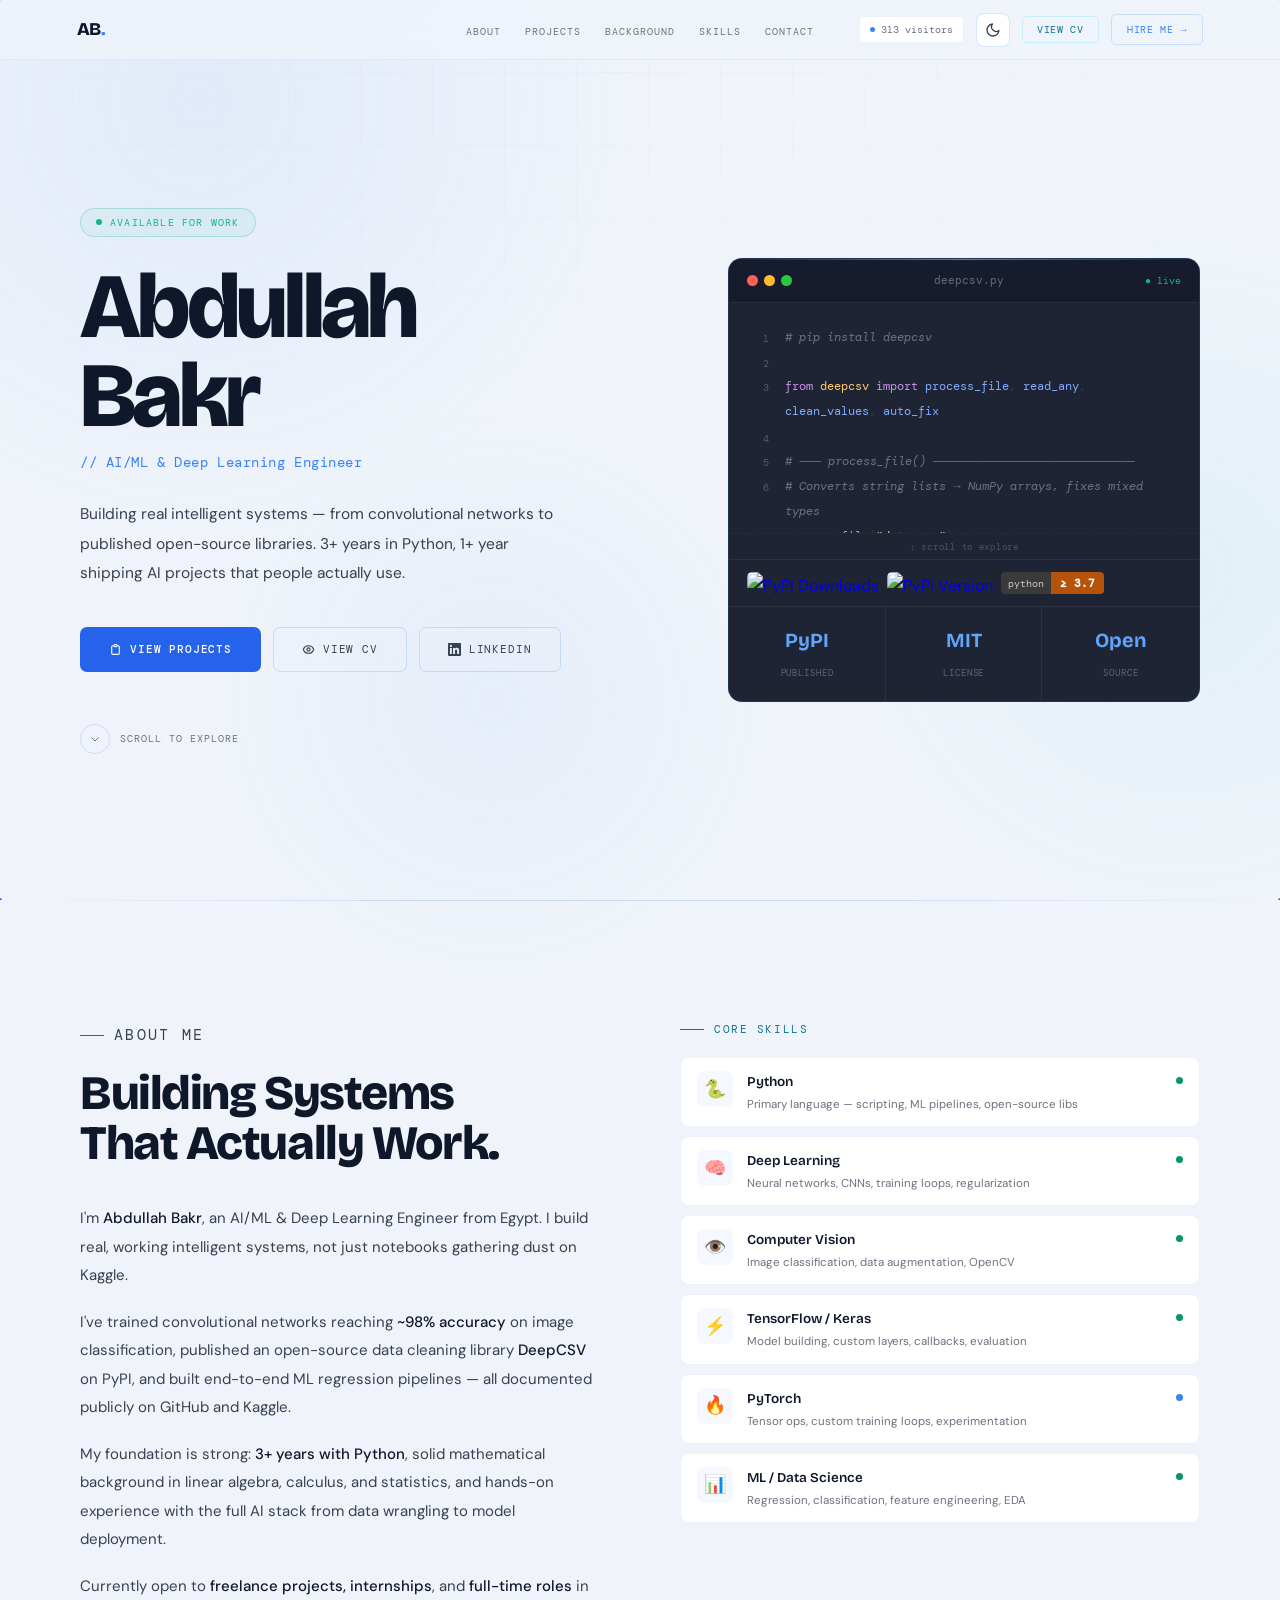
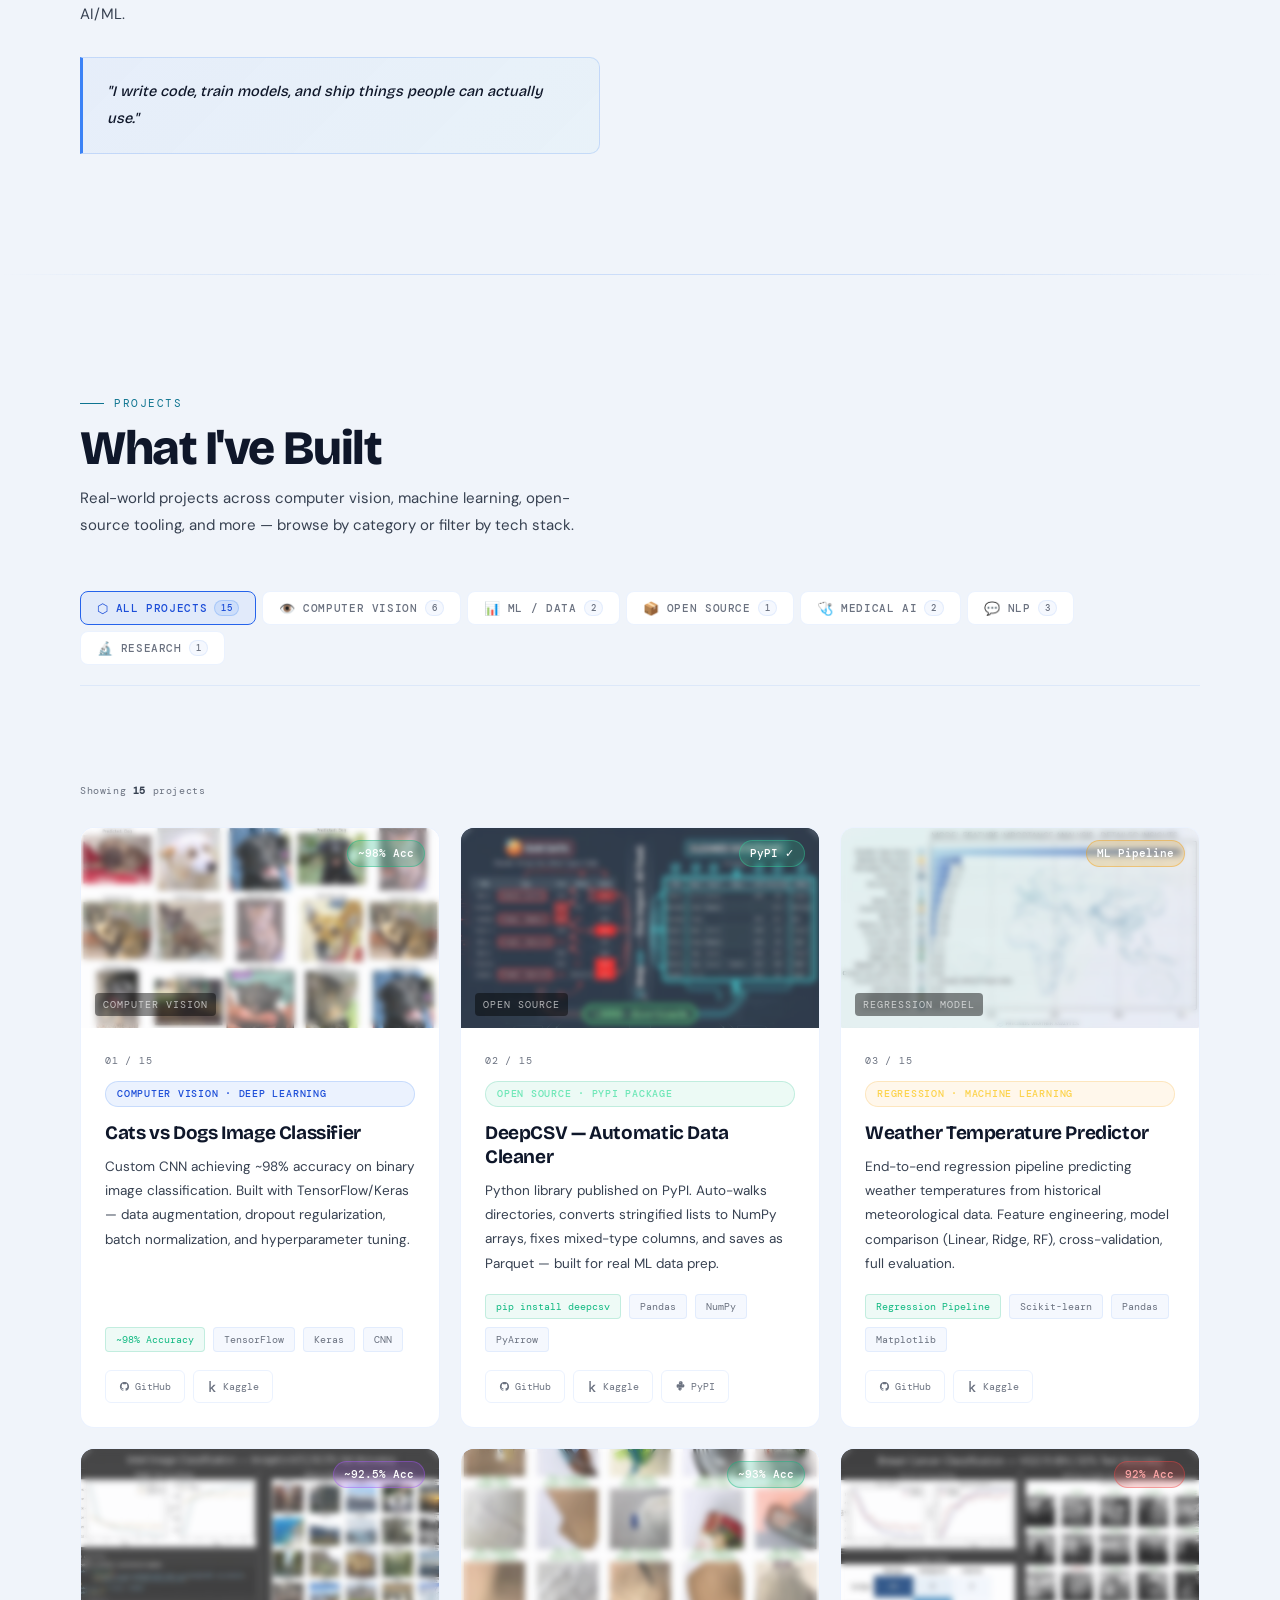
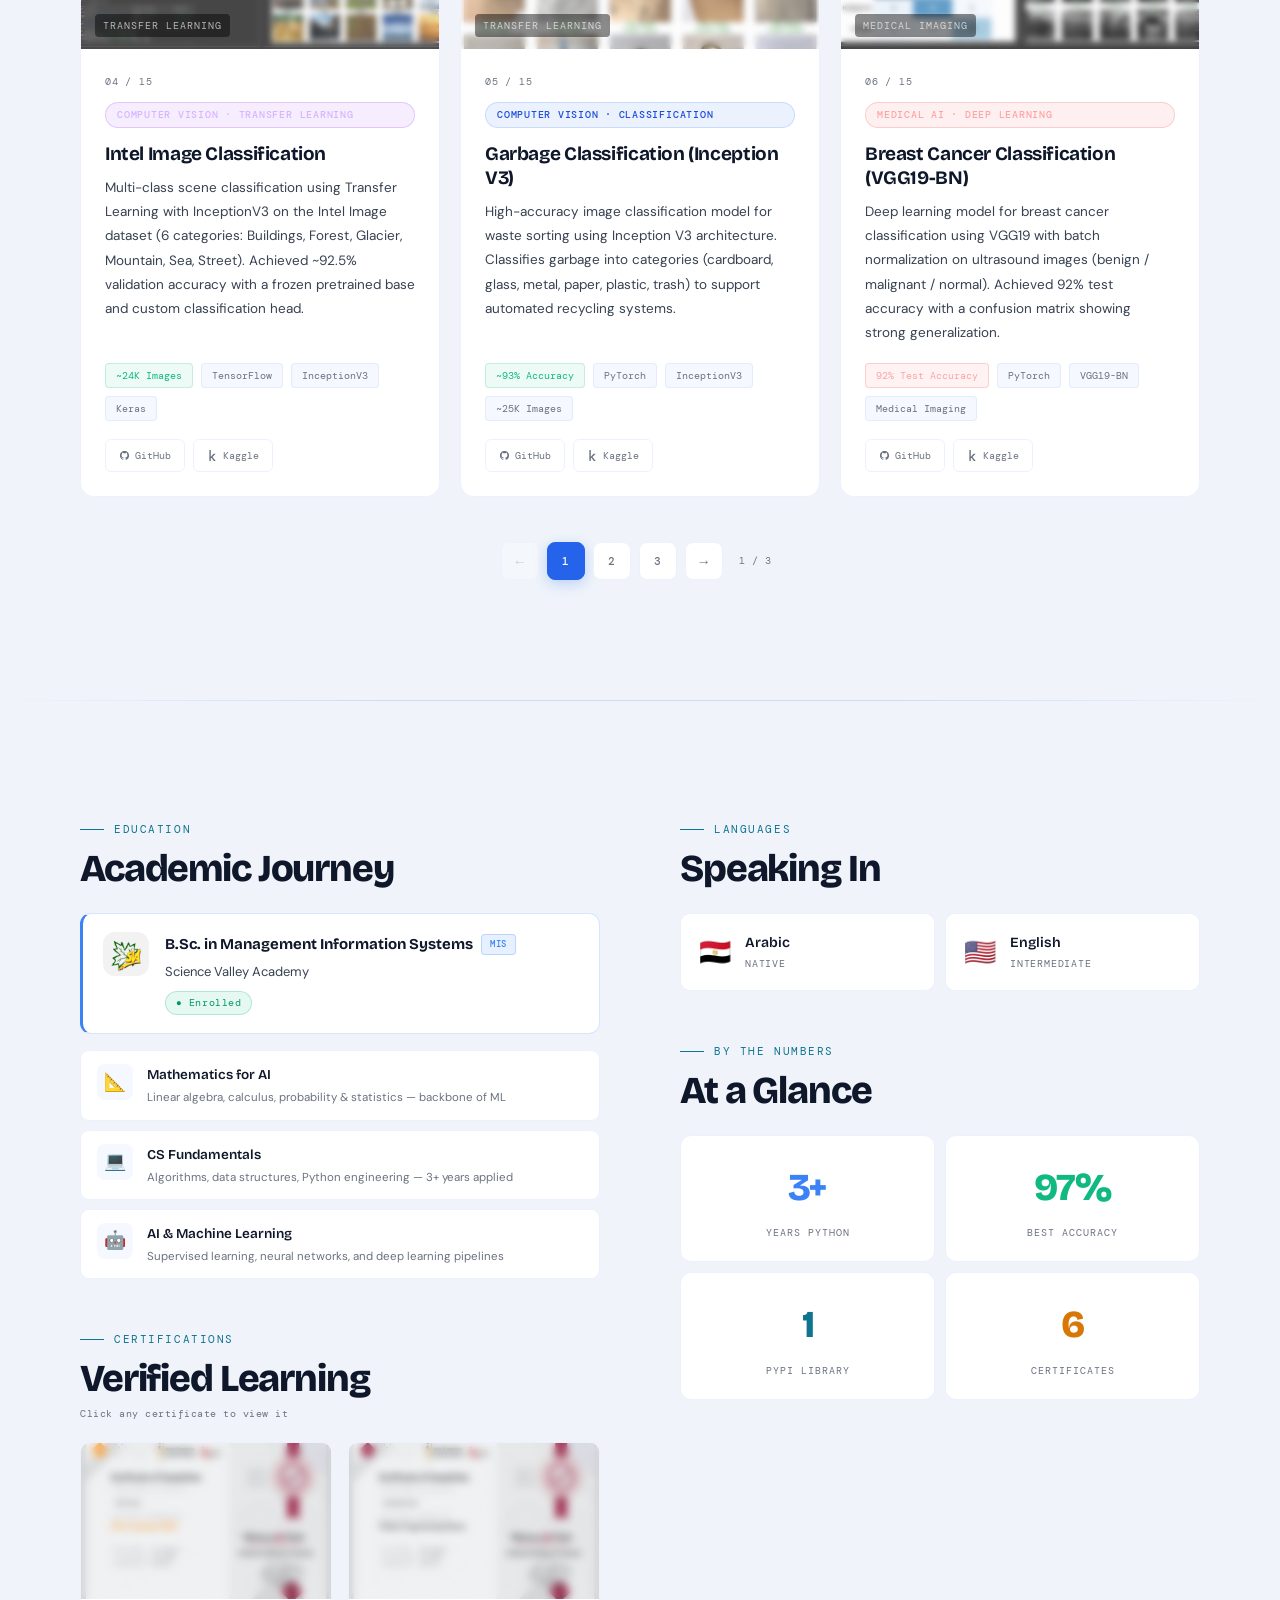
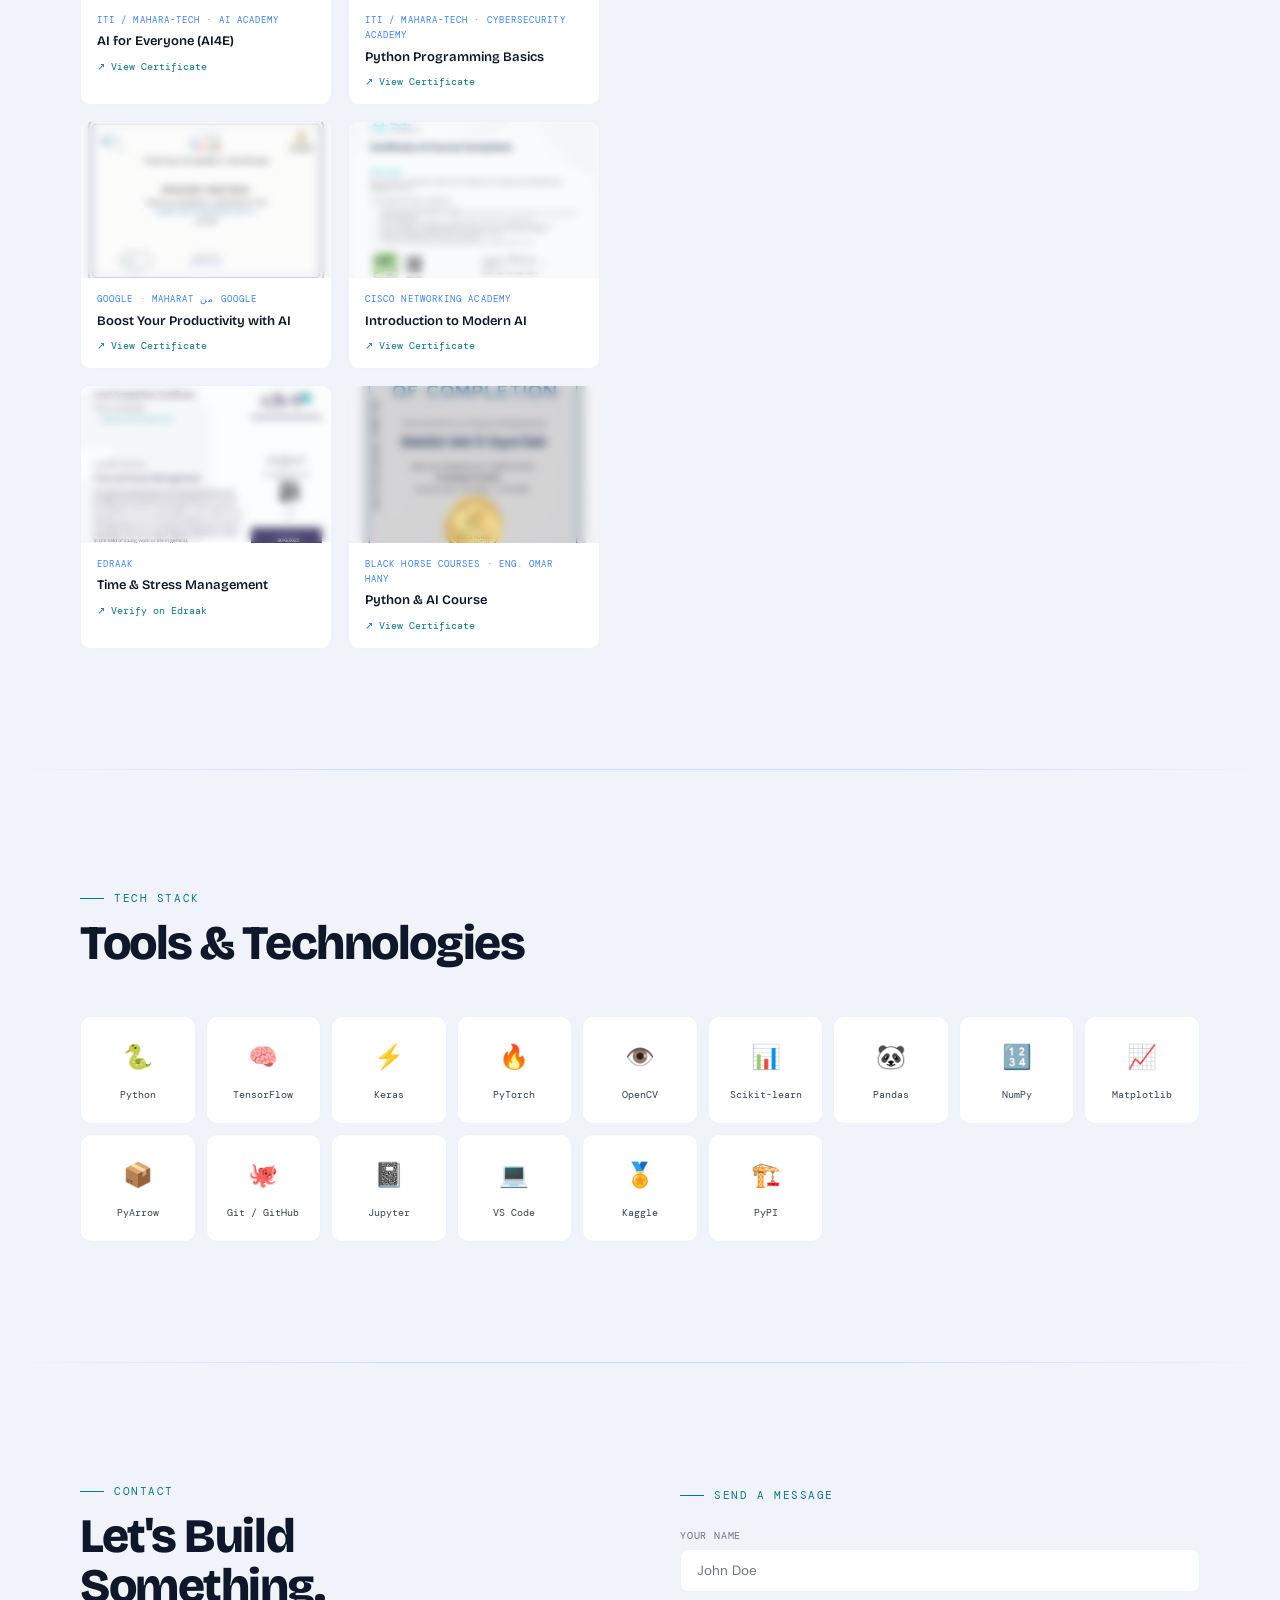
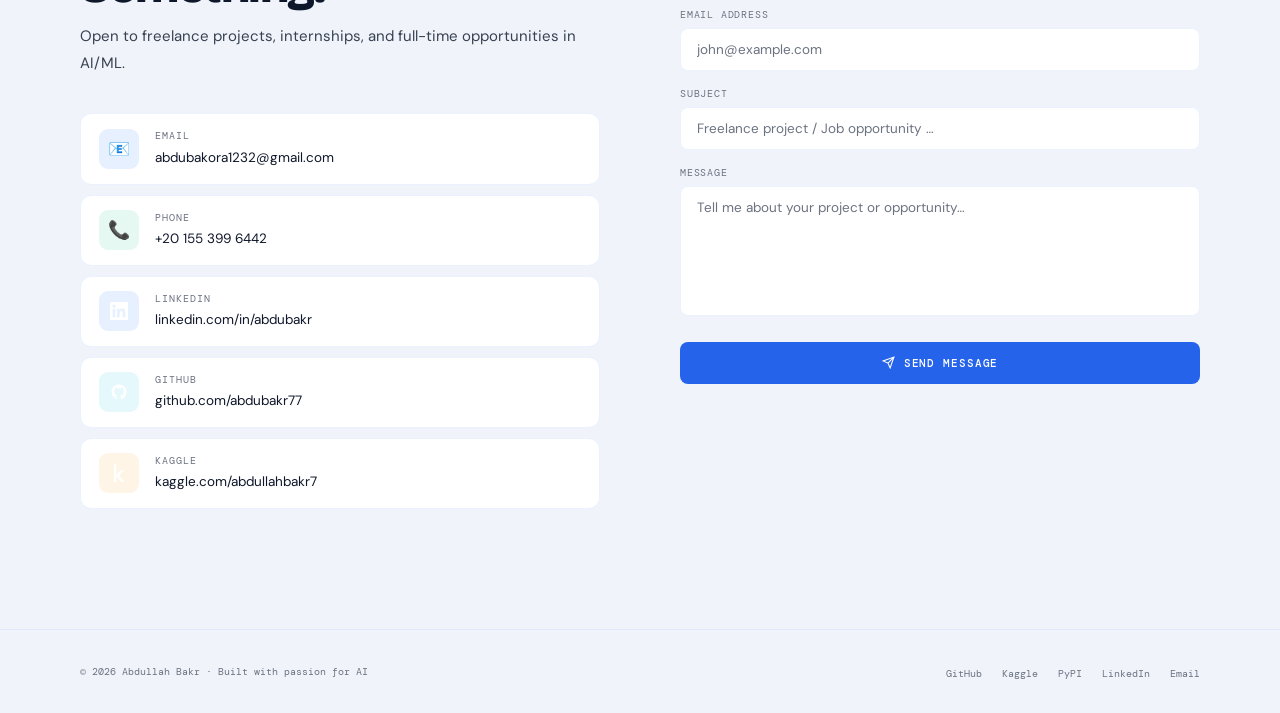
==== commit cb95c535: "edit project counter" ====
--- a/index.html
+++ b/index.html
@@ -319,7 +319,7 @@
           <span class="pimg-acc">~98% Acc</span>
         </div>
         <div class="pbody">
-          <div class="pnum">01 / 11</div>
+          <div class="pnum">01 / 15</div>
           <span class="ptag t-cv">Computer Vision · Deep Learning</span>
           <h3 class="ptitle">Cats vs Dogs Image Classifier</h3>
           <p class="pdesc">Custom CNN achieving ~98% accuracy on binary image classification. Built with TensorFlow/Keras — data augmentation, dropout regularization, batch normalization, and hyperparameter tuning.</p>
@@ -349,7 +349,7 @@
           <span class="pimg-acc" style="background:rgba(52,211,153,0.2);border-color:rgba(52,211,153,0.4)">PyPI ✓</span>
         </div>
         <div class="pbody">
-          <div class="pnum">02 / 11</div>
+          <div class="pnum">02 / 15</div>
           <span class="ptag t-ml">Open Source · PyPI Package</span>
           <h3 class="ptitle">DeepCSV — Automatic Data Cleaner</h3>
           <p class="pdesc">Python library published on PyPI. Auto-walks directories, converts stringified lists to NumPy arrays, fixes mixed-type columns, and saves as Parquet — built for real ML data prep.</p>
@@ -383,7 +383,7 @@
           <span class="pimg-acc" style="background:rgba(245,158,11,0.2);border-color:rgba(245,158,11,0.4)">ML Pipeline</span>
         </div>
         <div class="pbody">
-          <div class="pnum">03 / 11</div>
+          <div class="pnum">03 / 15</div>
           <span class="ptag t-reg">Regression · Machine Learning</span>
           <h3 class="ptitle">Weather Temperature Predictor</h3>
           <p class="pdesc">End-to-end regression pipeline predicting weather temperatures from historical meteorological data. Feature engineering, model comparison (Linear, Ridge, RF), cross-validation, full evaluation.</p>
@@ -413,7 +413,7 @@
           <span class="pimg-acc" style="background:rgba(168,85,247,0.2);border-color:rgba(168,85,247,0.4)">~92.5% Acc</span>
         </div>
         <div class="pbody">
-          <div class="pnum">04 / 11</div>
+          <div class="pnum">04 / 15</div>
           <span class="ptag t-intel">Computer Vision · Transfer Learning</span>
           <h3 class="ptitle">Intel Image Classification</h3>
           <p class="pdesc">Multi-class scene classification using Transfer Learning with InceptionV3 on the Intel Image dataset (6 categories: Buildings, Forest, Glacier, Mountain, Sea, Street). Achieved ~92.5% validation accuracy with a frozen pretrained base and custom classification head.</p>
@@ -443,7 +443,7 @@
           <span class="pimg-acc" style="background:rgba(16,185,129,0.2);border-color:rgba(16,185,129,0.4)">~93% Acc</span>
         </div>
         <div class="pbody">
-          <div class="pnum">05 / 11</div>
+          <div class="pnum">05 / 15</div>
           <span class="ptag t-cv">Computer Vision · Classification</span>
           <h3 class="ptitle">Garbage Classification (Inception V3)</h3>
           <p class="pdesc">High-accuracy image classification model for waste sorting using Inception V3 architecture. Classifies garbage into categories (cardboard, glass, metal, paper, plastic, trash) to support automated recycling systems.</p>
@@ -473,7 +473,7 @@
           <span class="pimg-acc" style="background:rgba(239,68,68,0.2);border-color:rgba(239,68,68,0.4);color:#fca5a5">92% Acc</span>
         </div>
         <div class="pbody">
-          <div class="pnum">06 / 11</div>
+          <div class="pnum">06 / 15</div>
           <span class="ptag" style="background:rgba(239,68,68,0.08);color:#fca5a5;border:1px solid rgba(239,68,68,0.2)">Medical AI · Deep Learning</span>
           <h3 class="ptitle">Breast Cancer Classification (VGG19-BN)</h3>
           <p class="pdesc">Deep learning model for breast cancer classification using VGG19 with batch normalization on ultrasound images (benign / malignant / normal). Achieved 92% test accuracy with a confusion matrix showing strong generalization.</p>
@@ -503,7 +503,7 @@
           <span class="pimg-acc" style="background:rgba(239,68,68,0.2);border-color:rgba(239,68,68,0.4);color:#fca5a5">98.5% Val Acc</span>
         </div>
         <div class="pbody">
-          <div class="pnum">07 / 11</div>
+          <div class="pnum">07 / 15</div>
           <span class="ptag" style="background:rgba(239,68,68,0.08);color:#fca5a5;border:1px solid rgba(239,68,68,0.2)">Medical AI · Transfer Learning</span>
           <h3 class="ptitle">Breast Cancer Classification (Transfer Learning)</h3>
           <p class="pdesc">Comparative study of transfer learning models (ResNet50, VGG16, EfficientNetB4) for breast cancer classification on ultrasound images. Best model (ResNet50) achieved 98.5% validation accuracy with 2-class prediction (benign / malignant).</p>
@@ -583,7 +583,7 @@
           <span class="pimg-acc" style="background:rgba(99,102,241,0.2);border-color:rgba(99,102,241,0.4);color:#c7d2fe;z-index:3">112K+ Images</span>
         </div>
         <div class="pbody">
-          <div class="pnum">07 / 11</div>
+          <div class="pnum">08 / 15</div>
           <span class="ptag" style="background:rgba(99,102,241,0.08);color:#c7d2fe;border:1px solid rgba(99,102,241,0.22)">Medical AI · Multi-Label · Research</span>
           <h3 class="ptitle">NIH Chest X-Ray Disease Classification</h3>
           <p class="pdesc">Multi-label classification of 14 thoracic diseases from 112K+ chest X-ray images (NIH ChestX-Ray14). Benchmarking DenseNet-121, ResNet-50, EfficientNet-B4, and ViT-Base against a proposed Swin Transformer, with Grad-CAM explainability. Targeting peer-reviewed publication.</p>
@@ -621,7 +621,7 @@
           <span class="pimg-acc" style="background:rgba(168,85,247,0.2);border-color:rgba(168,85,247,0.4);color:#d8b4fe">95%+ Acc</span>
         </div>
         <div class="pbody">
-          <div class="pnum">08 / 11</div>
+          <div class="pnum">09 / 15</div>
           <span class="ptag t-cv">Computer Vision · AI Forensics · ICANN 2026</span>
           <h3 class="ptitle">Synthetic Image Attribution</h3>
           <p class="pdesc">Dual-stream EfficientNet-B4 pipeline that fingerprints AI-generated faces across 10 text-to-image models. RGB stream + SRM forensic noise filters + TTA — built for the ICANN 2026 DLMMDD Workshop Challenge.</p>
@@ -651,7 +651,7 @@
           <span class="pimg-acc">~99.8% Acc</span>
         </div>
         <div class="pbody">
-          <div class="pnum">09 / 11</div>
+          <div class="pnum">10 / 15</div>
           <span class="ptag t-ml">ML · Classification · Feature Engineering</span>
           <h3 class="ptitle">Iris Flower Classification Showdown</h3>
           <p class="pdesc">End-to-end classifier benchmark on the Iris dataset — feature engineering from 4→14 features, SelectKBest selection, and head-to-head comparison of Logistic Regression, Ridge, Random Forest, and Gradient Boosting.</p>
@@ -681,7 +681,7 @@
           <span class="pimg-acc">~70% Acc</span>
         </div>
         <div class="pbody">
-          <div class="pnum">10 / 11</div>
+          <div class="pnum">11 / 15</div>
           <span class="ptag t-cv">Computer Vision · Age Estimation</span>
           <h3 class="ptitle">FaceAge Classifier</h3>
           <p class="pdesc">Age group classification from ~32K face images using ResNet50 & DenseNet121. Three age classes (14–24, 25–40, 41–70) with full fine-tuning, AdamW, and early stopping. DenseNet121 edges out at ~70% accuracy.</p>
@@ -711,7 +711,7 @@
           <span class="pimg-acc" style="background:rgba(16,185,129,0.2);border-color:rgba(16,185,129,0.4);color:#6ee7b7">AUC 0.9997</span>
         </div>
         <div class="pbody">
-          <div class="pnum">11 / 11</div>
+          <div class="pnum">12 / 15</div>
           <span class="ptag t-cv">Computer Vision · Safety · Binary Classification</span>
           <h3 class="ptitle">Drowsiness Detection — Eye State Classifier</h3>
           <p class="pdesc">Binary classification of infrared eye images (Awake vs Sleepy) on the MRL Eye Dataset (~85K images). ResNet50 hits AUC 0.9997, InceptionV3 hits 0.9993 — both trained with mixed precision and early stopping.</p>
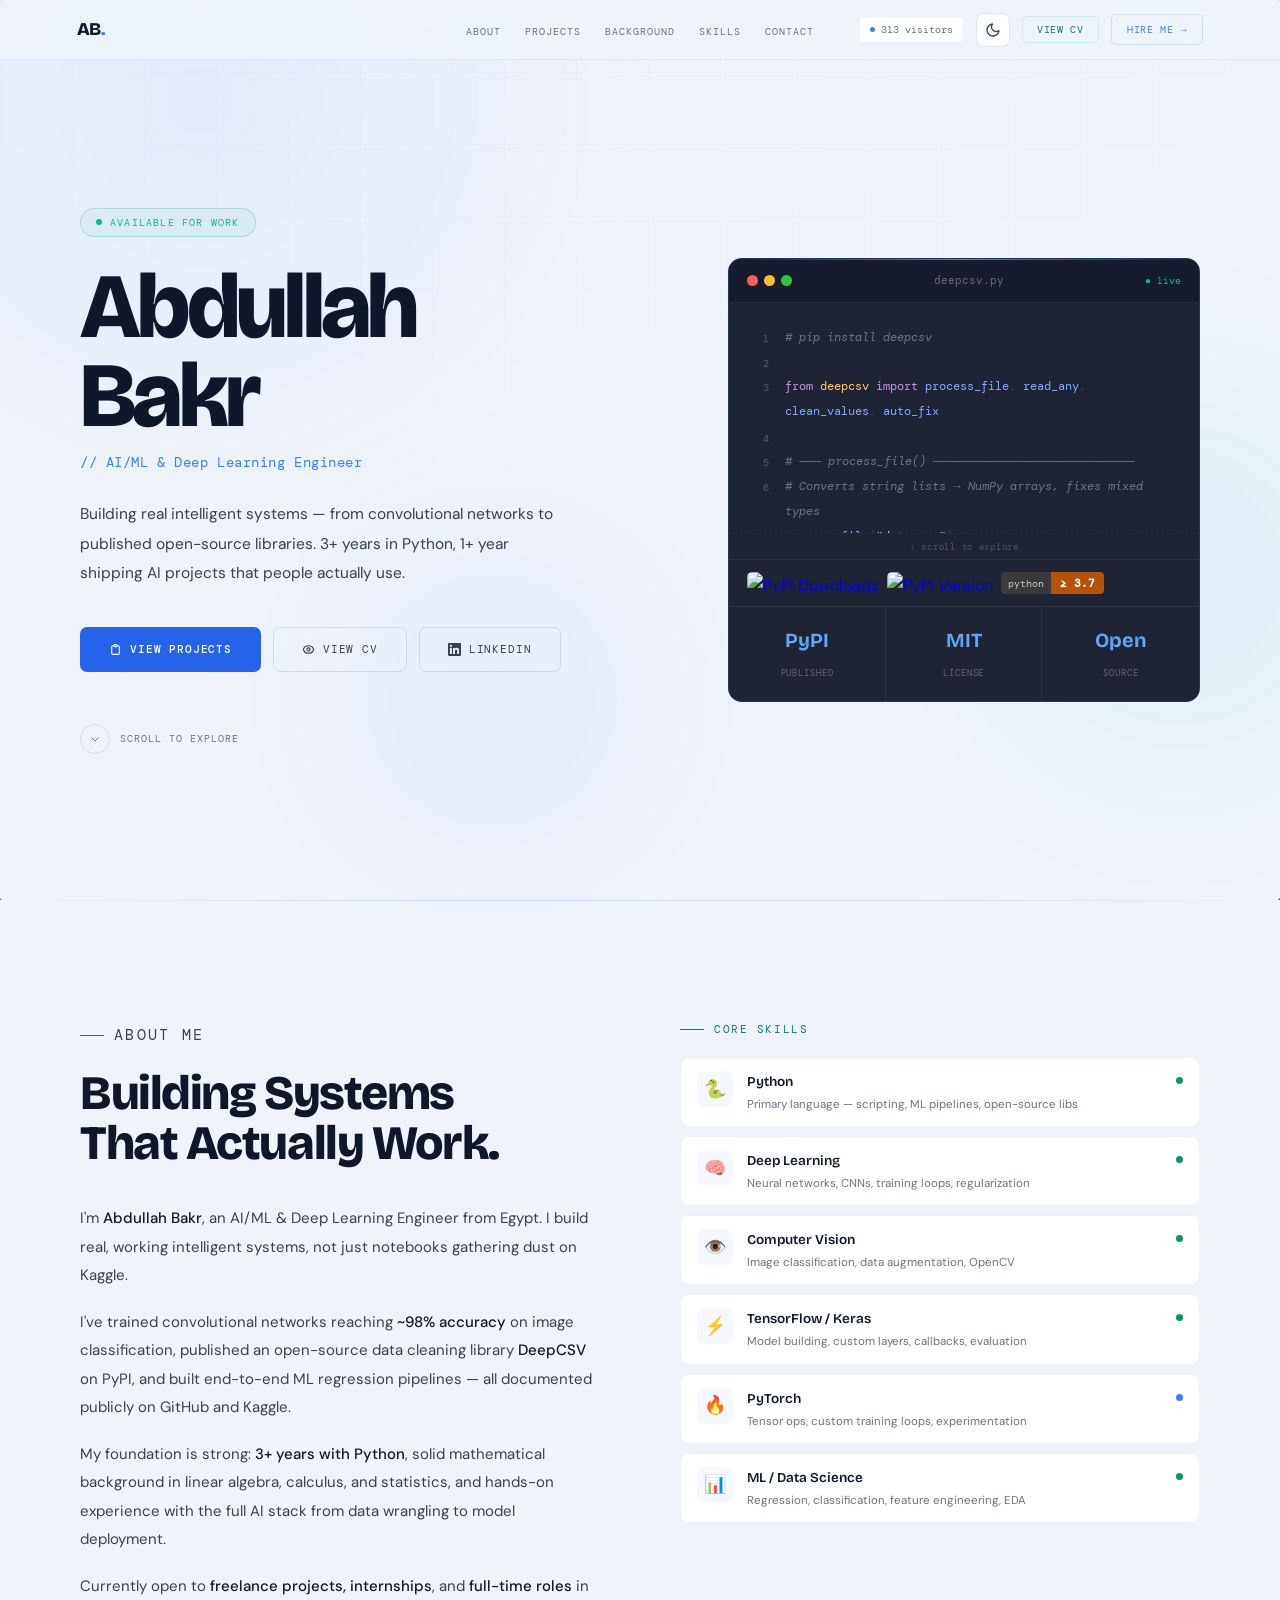
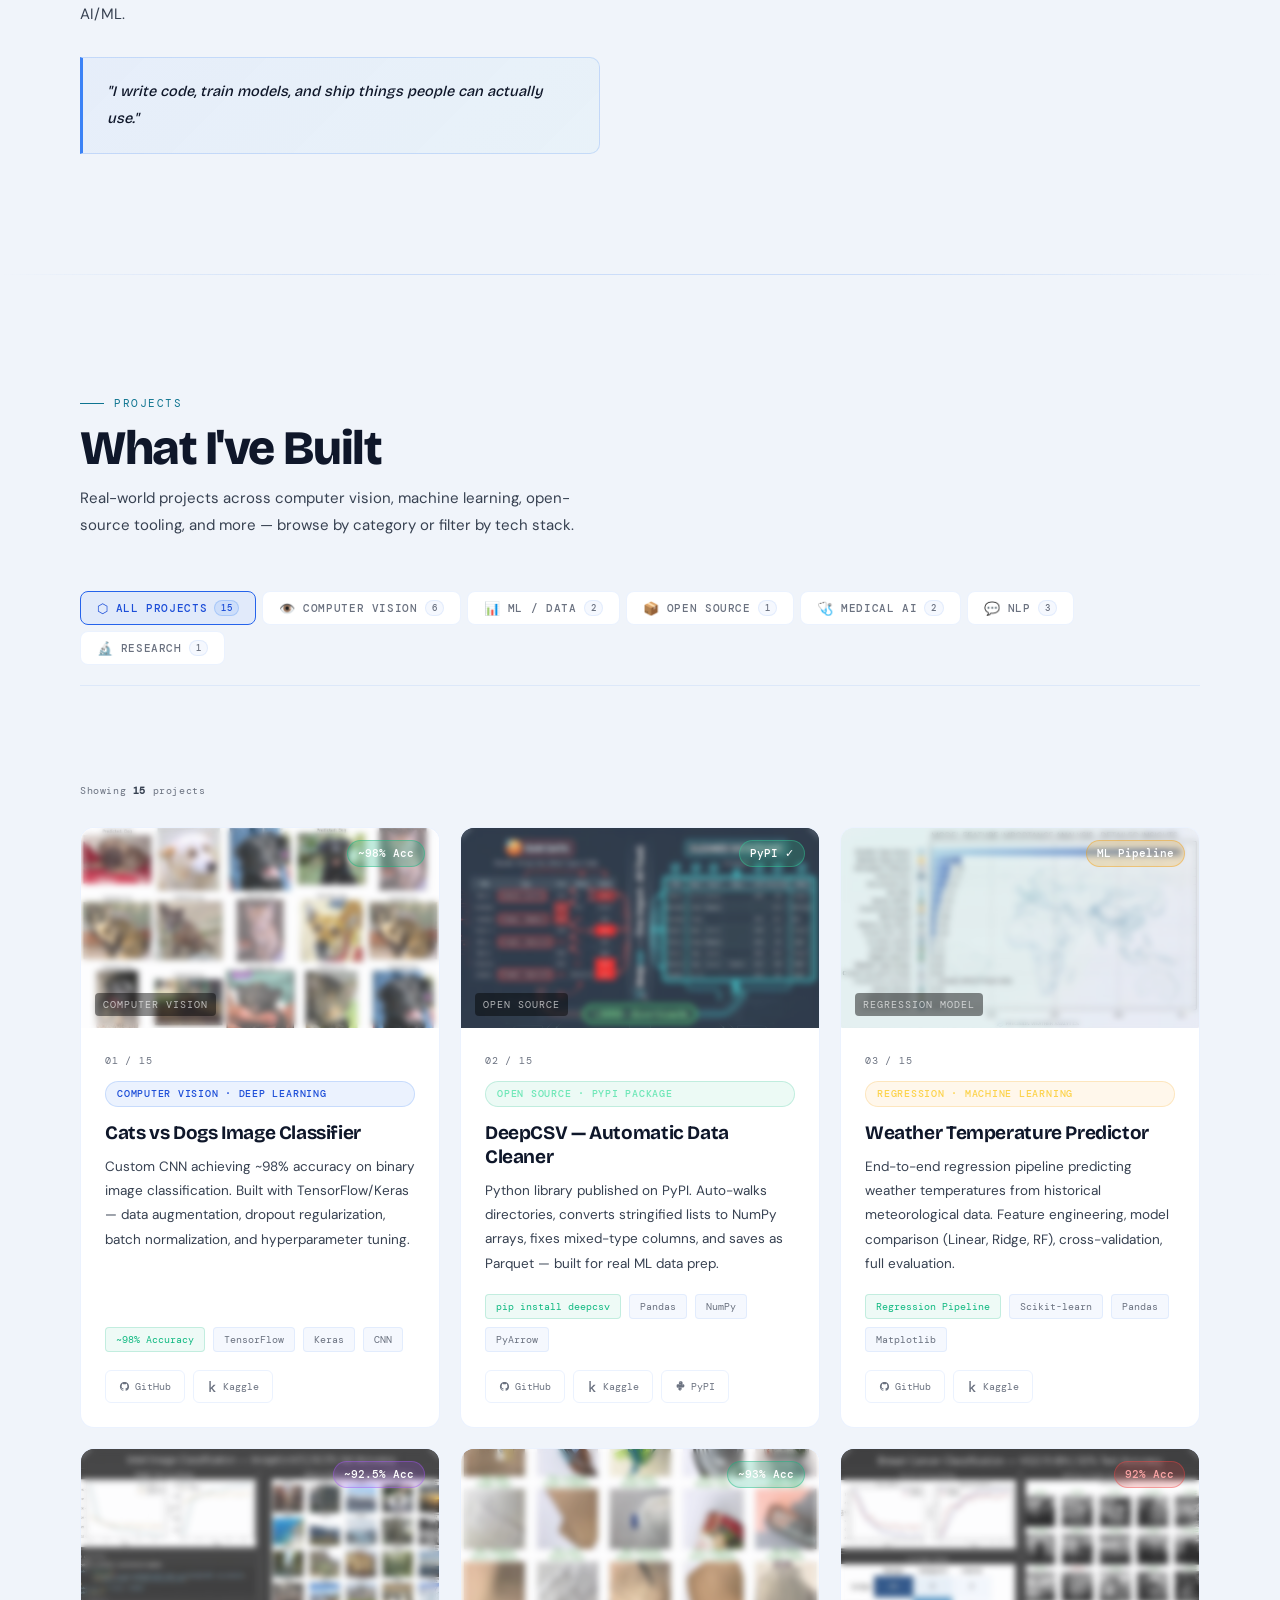
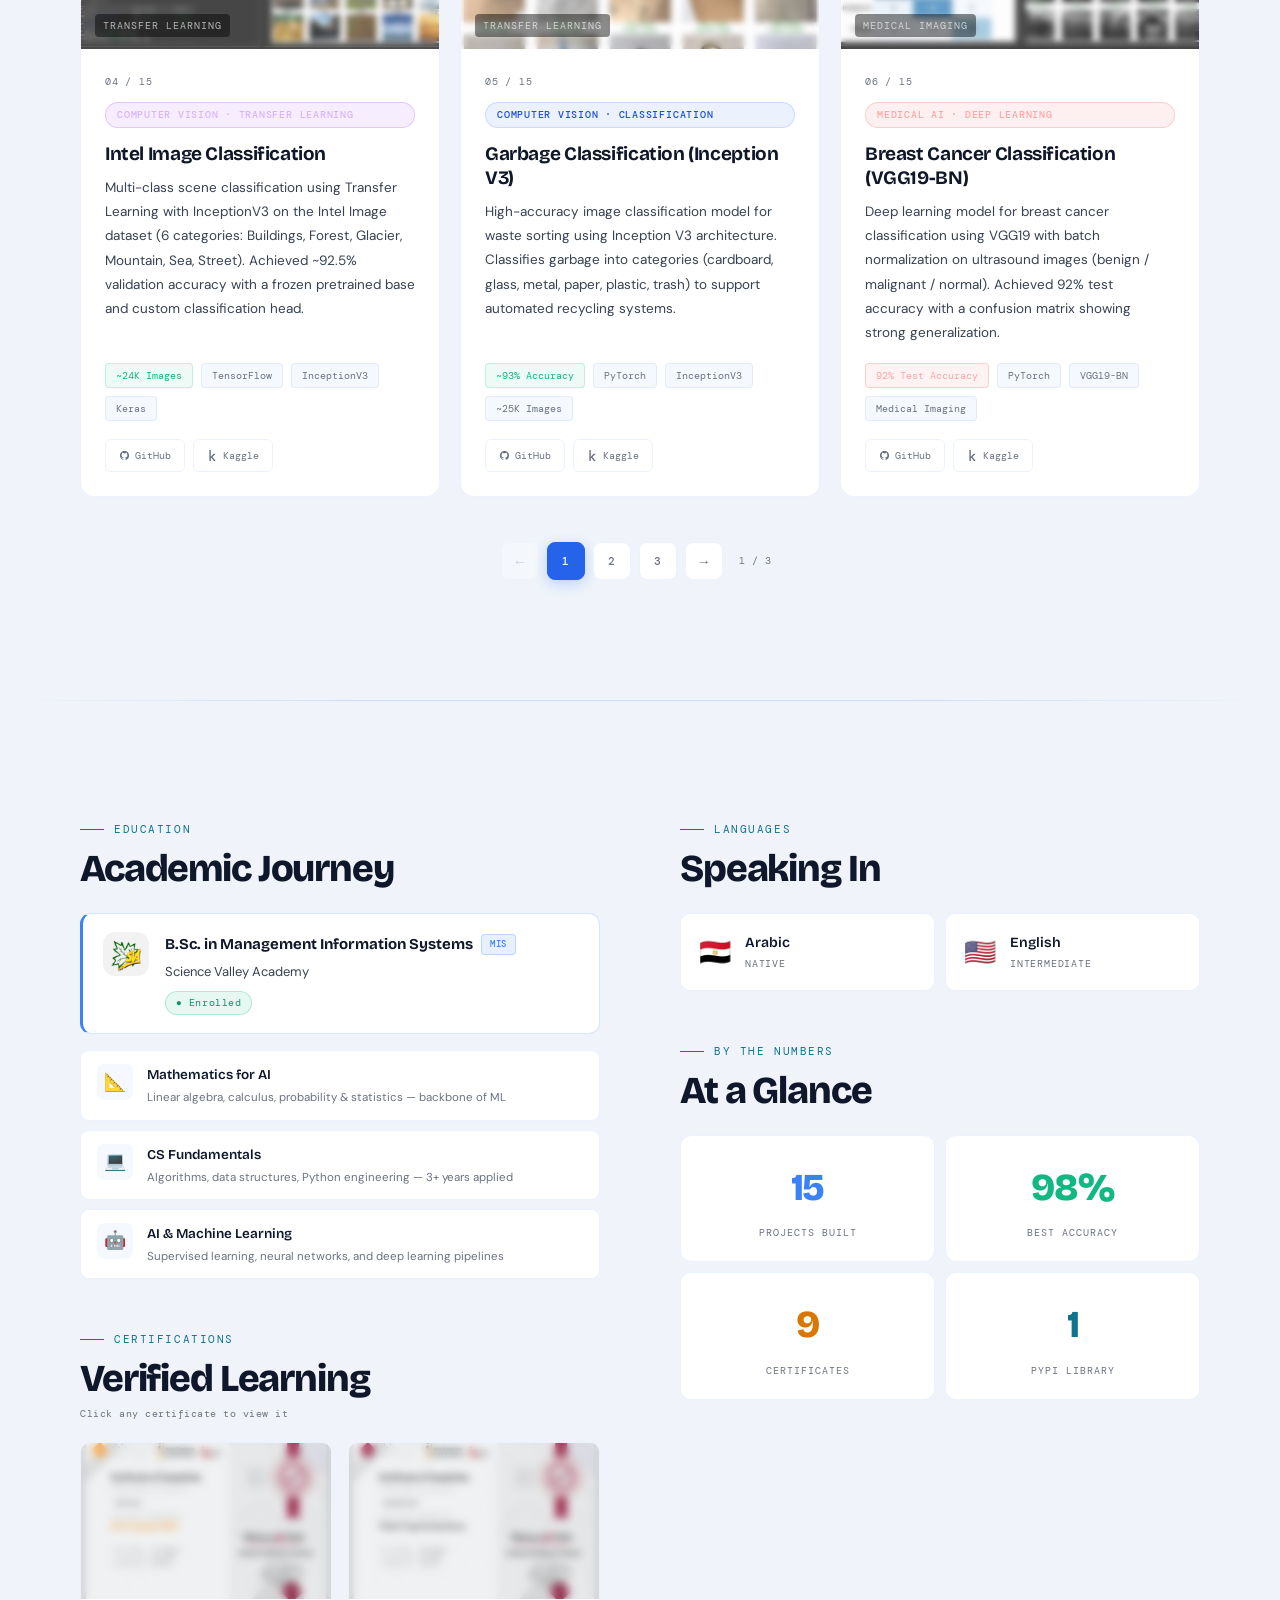
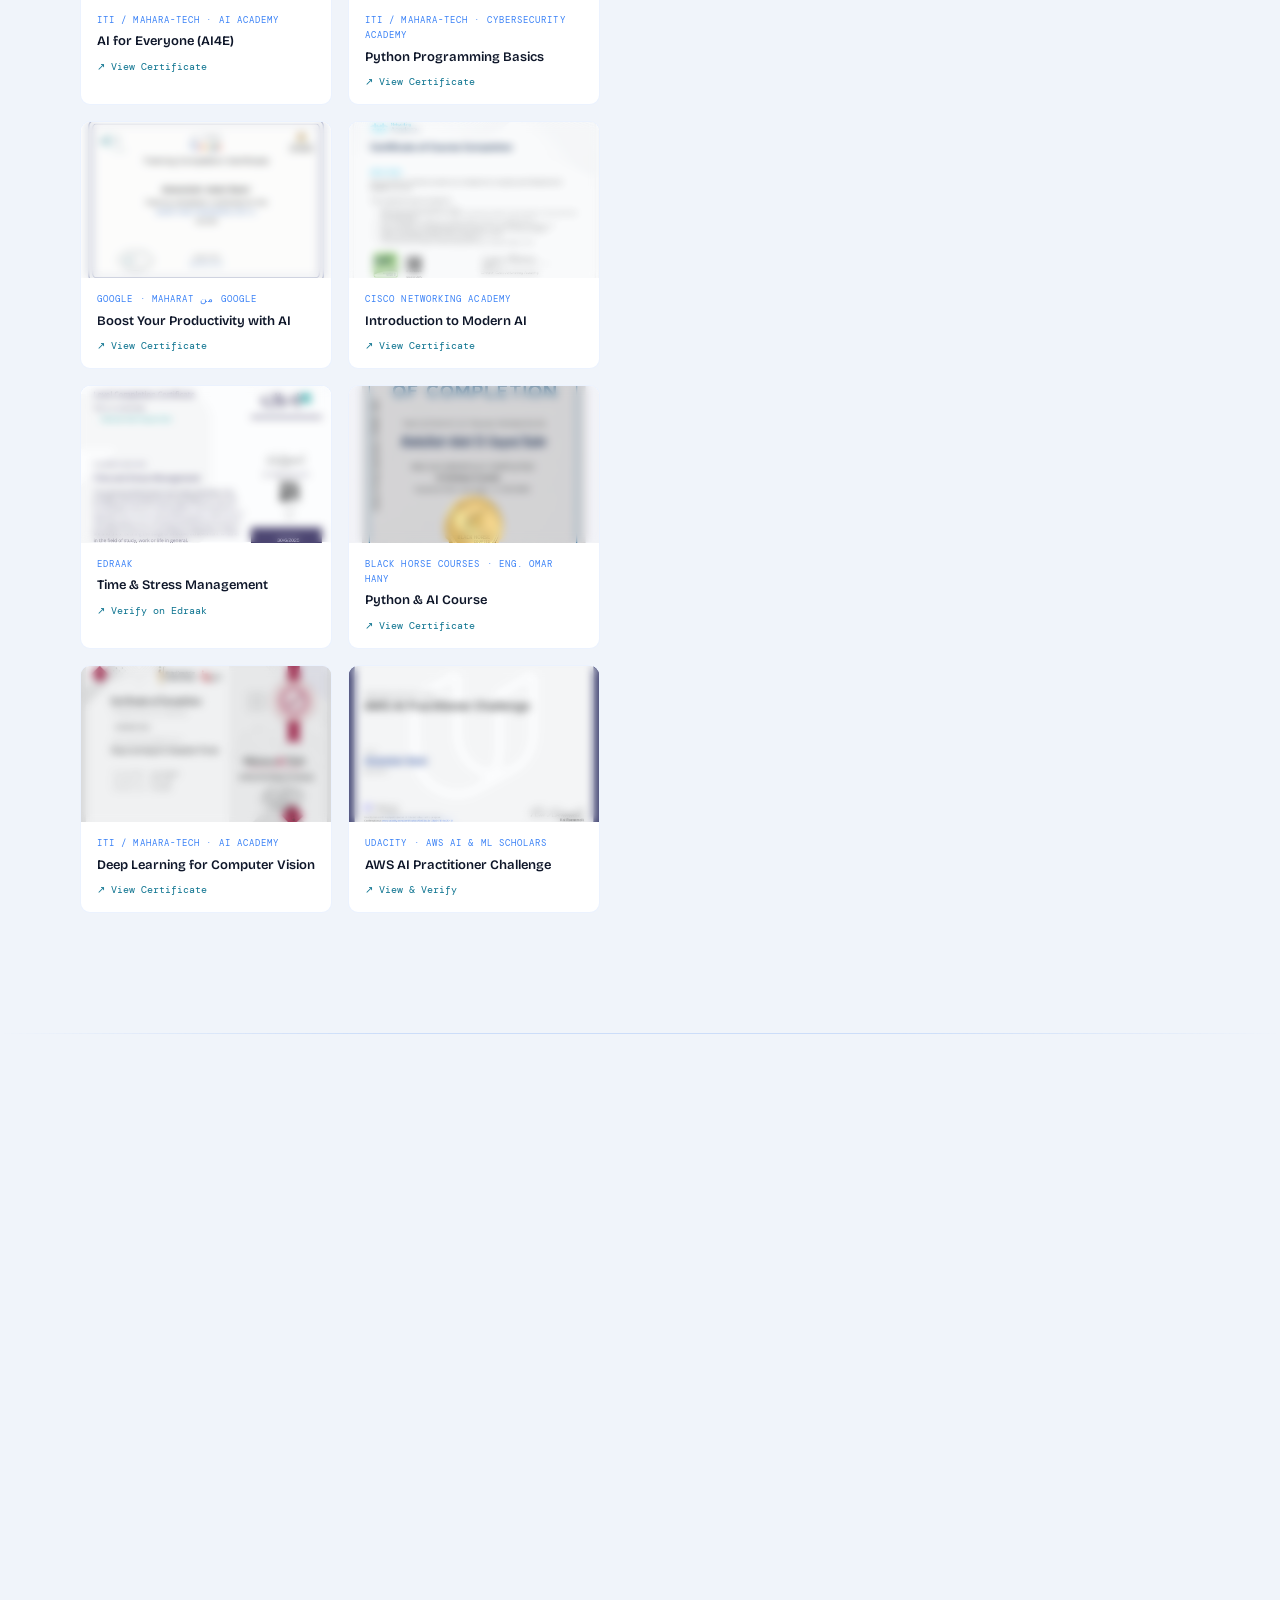
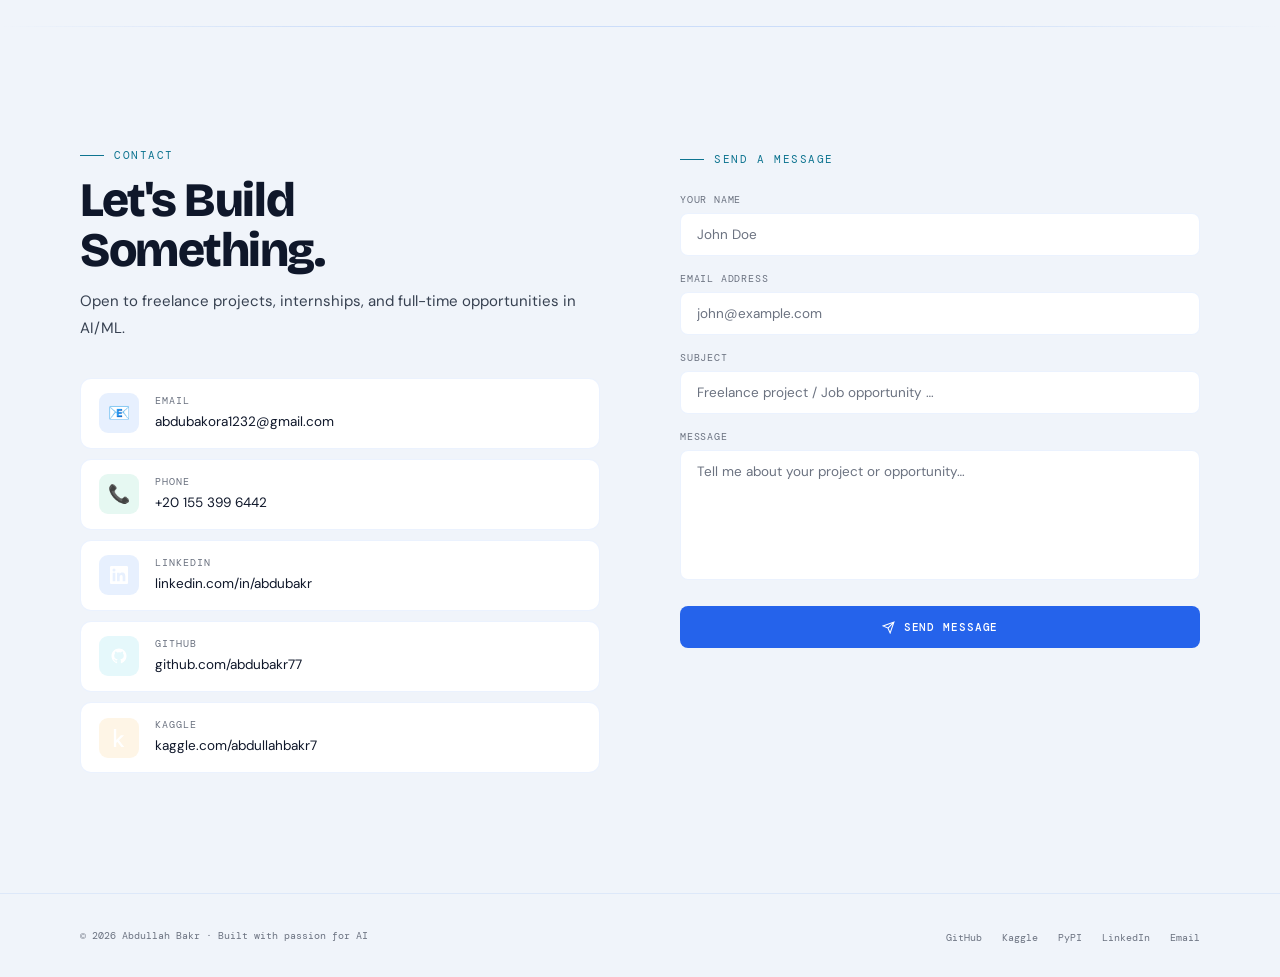
==== commit a13835ab: "feat: Show the new certificates and the path are fixed" ====
--- a/index.html
+++ b/index.html
@@ -813,7 +813,7 @@
           <div class="cert-grid">
  
             <!-- 1. AI for Everyone -->
-            <div class="cert-card" onclick="openCert('AI for Everyone (AI4E)', 'certificates/Attendance_Certificate.pdf')">
+            <div class="cert-card" onclick="openCert('AI for Everyone (AI4E)', 'certs/Attendance_Certificate.pdf')">
               <div class="cert-img-wrap">
                 <img src="assets/images/certs/AI_for_Everyone_AI4E_.jpg" alt="AI for Everyone"
                      onerror="this.parentElement.style.background='linear-gradient(135deg,#0d1f3c,#1a1040)';this.style.display='none'">
@@ -827,7 +827,7 @@
             </div>
  
             <!-- 2. Python Programming Basics -->
-            <div class="cert-card" onclick="openCert('Python Programming Basics', 'certificates/Course_Certificate_En.pdf')">
+            <div class="cert-card" onclick="openCert('Python Programming Basics', 'certs/Course_Certificate_En.pdf')">
               <div class="cert-img-wrap">
                 <img src="assets/images/certs/Python_Programming_Basics.jpg" alt="Python Programming"
                      onerror="this.parentElement.style.background='linear-gradient(135deg,#0a2a1a,#0a1f2e)';this.style.display='none'">
@@ -841,7 +841,7 @@
             </div>
  
             <!-- 3. Boost Your Productivity with AI (Google) — NEW -->
-            <div class="cert-card" onclick="openCert('Boost Your Productivity with AI', 'certificates/Boost_Productivity_AI_Google.pdf')">
+            <div class="cert-card" onclick="openCert('Boost Your Productivity with AI', 'certs/Boost_Productivity_AI_Google.pdf')">
               <div class="cert-img-wrap">
                 <img src="assets/images/certs/Boost_Productivity_AI_Google.jpg" alt="Boost Your Productivity with AI"
                      onerror="this.parentElement.style.background='linear-gradient(135deg,#1a2a4a,#0d1f3c)';this.style.display='none'">
@@ -855,7 +855,7 @@
             </div>
  
             <!-- 4. Intro to Modern AI — Cisco -->
-            <div class="cert-card" onclick="openCert('Introduction to Modern AI', 'certificates/IntrotoModernAI.pdf')">
+            <div class="cert-card" onclick="openCert('Introduction to Modern AI', 'certs/IntrotoModernAI.pdf')">
               <div class="cert-img-wrap">
                 <img src="assets/images/certs/introduction-to-modern-ai.jpg" alt="Introduction to Modern AI"
                      onerror="this.parentElement.style.background='linear-gradient(135deg,#0a1a2e,#0d2a20)';this.style.display='none'">
@@ -883,7 +883,7 @@
             </div>
  
             <!-- 6. Python & AI Course — Black Horse -->
-            <div class="cert-card" onclick="openCert('Python &amp; AI Course', 'certificates/Python_AI_Course.pdf')">
+            <div class="cert-card" onclick="openCert('Python &amp; AI Course', 'certs/Python_AI_Course.pdf')">
               <div class="cert-img-wrap">
                 <img src="assets/images/certs/Python_AI_Course.png" alt="Python and AI Course"
                      onerror="this.parentElement.style.background='linear-gradient(135deg,#0d1f1a,#0d1a30)';this.style.display='none'">
@@ -896,6 +896,35 @@
               </div>
             </div>
  
+            <!-- 7. Deep Learning for Computer Vision — Mahara-Tech -->
+            <div class="cert-card" onclick="openCert('Deep Learning for Computer Vision', 'certs/Completion_Certificate_Deep_Learning_CV.pdf')">
+              <div class="cert-img-wrap">
+                <img src="assets/images/certs/Completion_Certificate_Deep_Learning_CV.png" alt="Deep Learning for Computer Vision"
+                     onerror="this.parentElement.style.background='linear-gradient(135deg,#0d1f3c,#1a0a2a)';this.style.display='none'">
+                <div class="cert-blur-overlay"></div>
+              </div>
+              <div class="cert-body">
+                <div class="cert-issuer">ITI / Mahara-Tech · AI Academy</div>
+                <div class="cert-name">Deep Learning for Computer Vision</div>
+                <div class="cert-view">↗ View Certificate</div>
+              </div>
+            </div>
+
+
+            <!-- 9. AWS AI Practitioner Challenge — Udacity -->
+            <div class="cert-card" onclick="openCert('AWS AI Practitioner Challenge', 'https://www.udacity.com/certificate/e/6e93ba3c-28a5-11f1-bd20-3fb9ced1e7dc')">
+              <div class="cert-img-wrap">
+                <img src="assets/images/certs/AWS_AI_Practitioner_Challenge.jpg" alt="AWS AI Practitioner Challenge"
+                     onerror="this.parentElement.style.background='linear-gradient(135deg,#0a1628,#0d2040)';this.style.display='none'">
+                <div class="cert-blur-overlay"></div>
+              </div>
+              <div class="cert-body">
+                <div class="cert-issuer">Udacity · AWS AI &amp; ML Scholars</div>
+                <div class="cert-name">AWS AI Practitioner Challenge</div>
+                <div class="cert-view">↗ View &amp; Verify</div>
+              </div>
+            </div>
+
           </div><!-- /cert-grid -->
         </div>
       </div><!-- /left -->
@@ -921,10 +950,10 @@
           <p class="stag">By the Numbers</p>
           <h2 class="sh" style="font-size:clamp(26px,3vw,38px);margin-bottom:24px">At a Glance</h2>
           <div style="display:grid;grid-template-columns:1fr 1fr;gap:10px">
-            <div class="stat-card"><div class="stat-val counter" data-target="3" data-suffix="+" style="color:var(--acc2)">0</div><div class="stat-lbl">Years Python</div></div>
-            <div class="stat-card"><div class="stat-val counter" data-target="98" data-suffix="%" style="color:var(--green2)">0</div><div class="stat-lbl">Best Accuracy</div></div>
+            <div class="stat-card"><div class="stat-val counter" data-target="15" data-suffix="" style="color:var(--acc2)">0</div><div class="stat-lbl">Projects Built</div></div>
+            <div class="stat-card"><div class="stat-val counter" data-target="99.9" data-suffix="%" style="color:var(--green2)">0</div><div class="stat-lbl">Best Accuracy</div></div>
+            <div class="stat-card"><div class="stat-val counter" data-target="9" data-suffix="" style="color:var(--amber)">0</div><div class="stat-lbl">Certificates</div></div>
             <div class="stat-card"><div class="stat-val counter" data-target="1" data-suffix="" style="color:var(--cyan2)">0</div><div class="stat-lbl">PyPI Library</div></div>
-            <div class="stat-card"><div class="stat-val counter" data-target="6" data-suffix="" style="color:var(--amber)">0</div><div class="stat-lbl">Certificates</div></div>
           </div>
         </div>
       </div><!-- /right -->
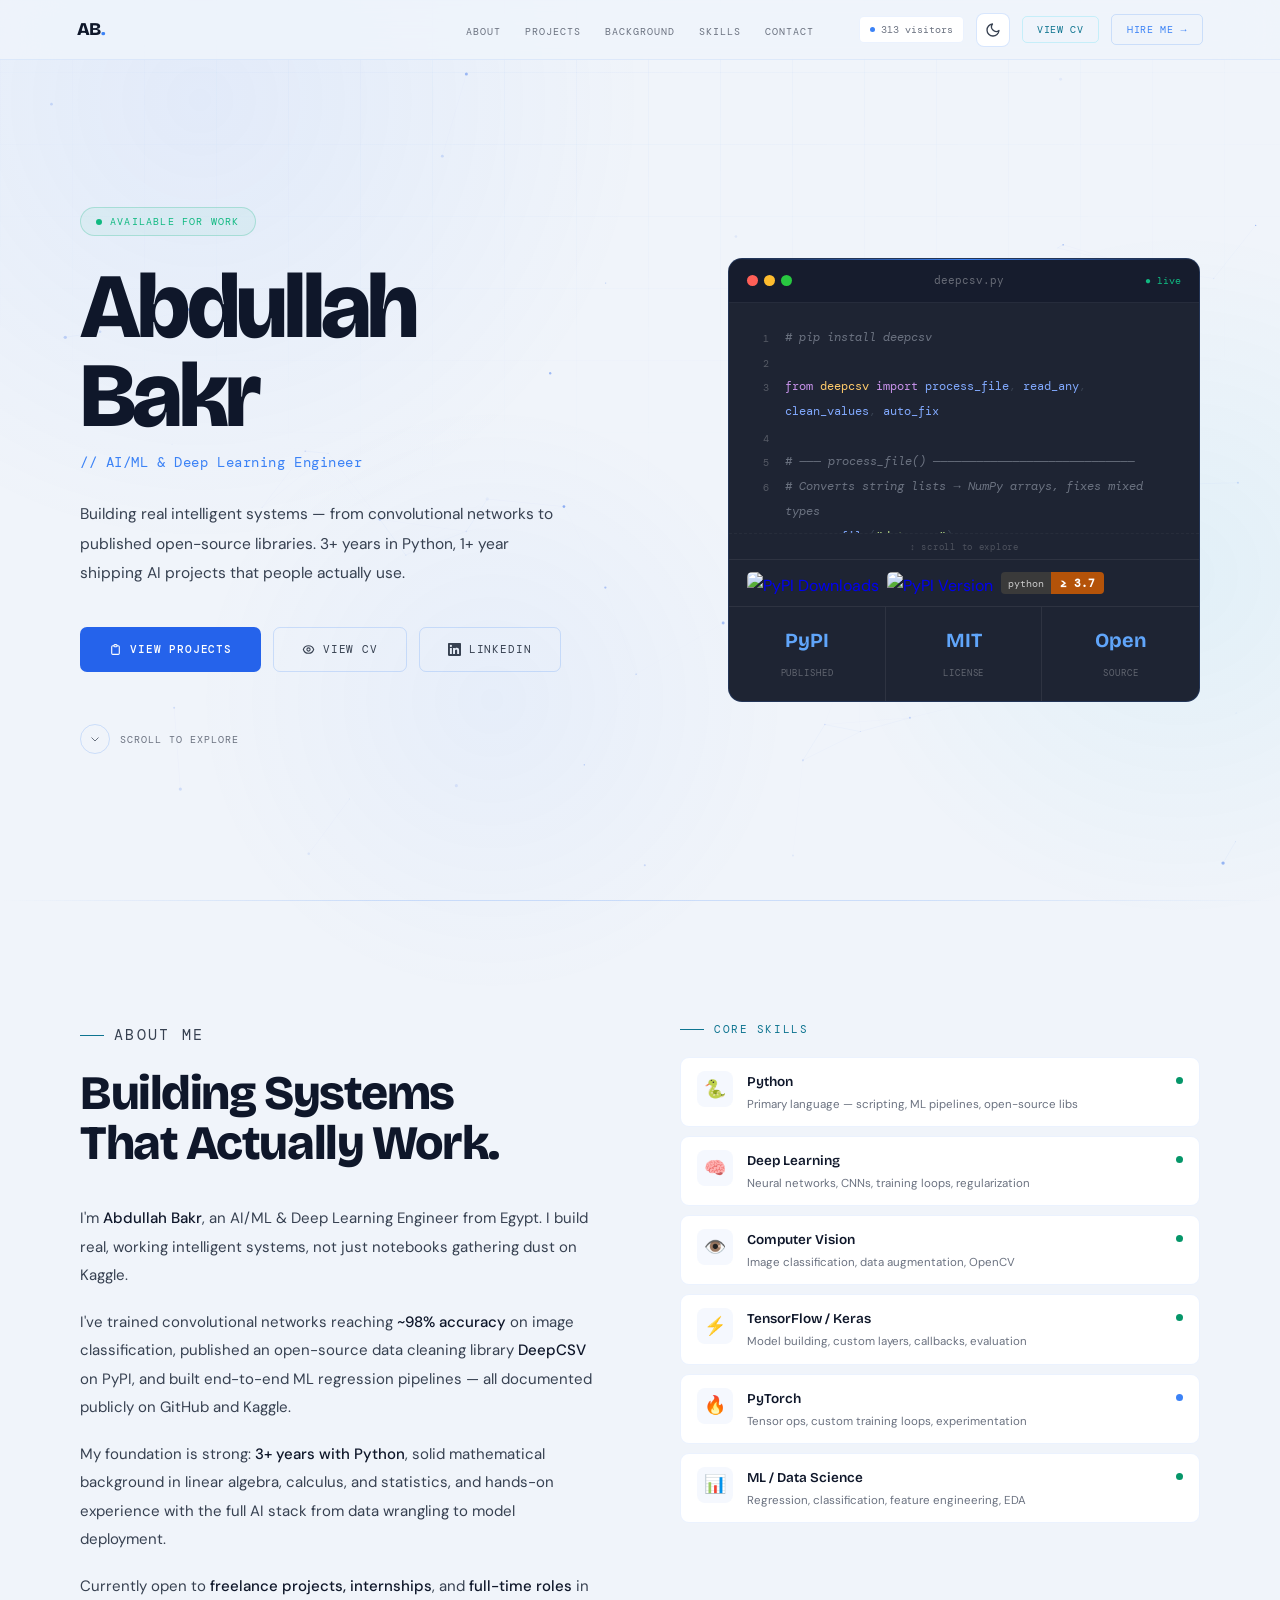
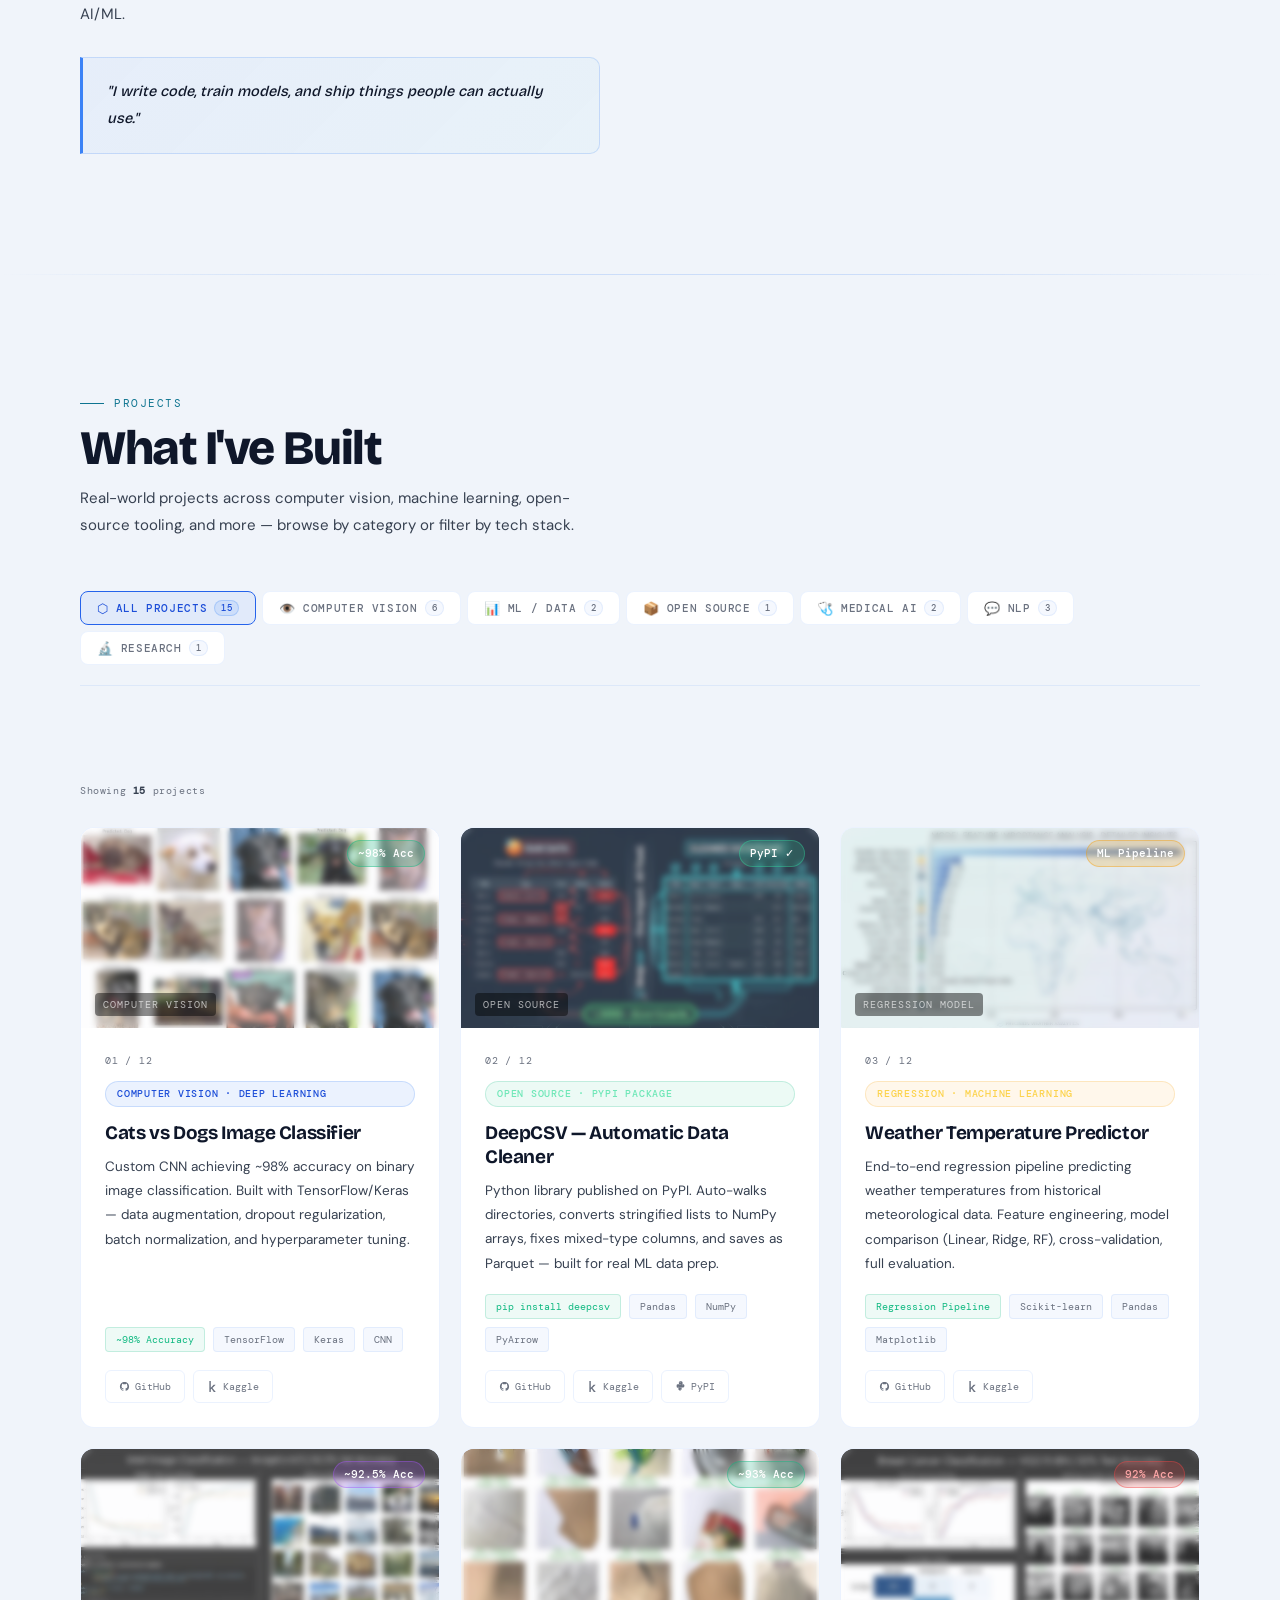
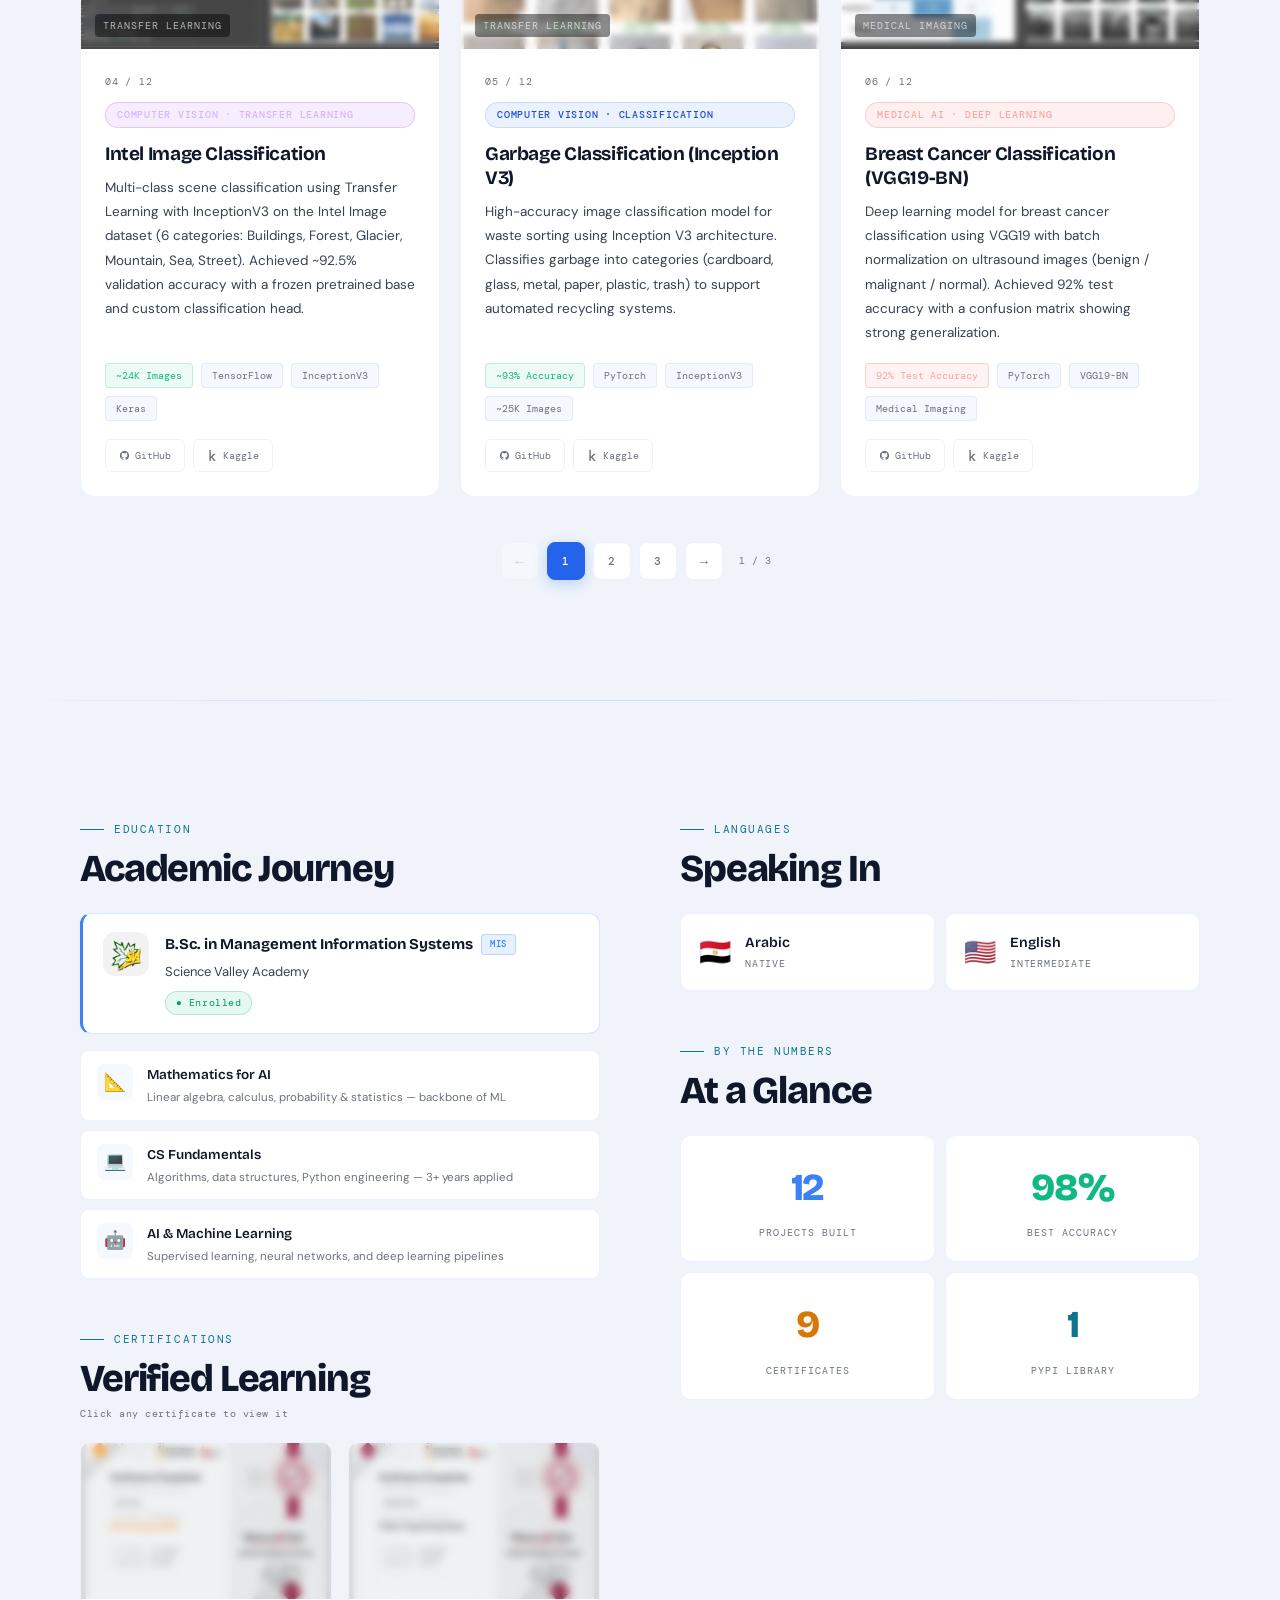
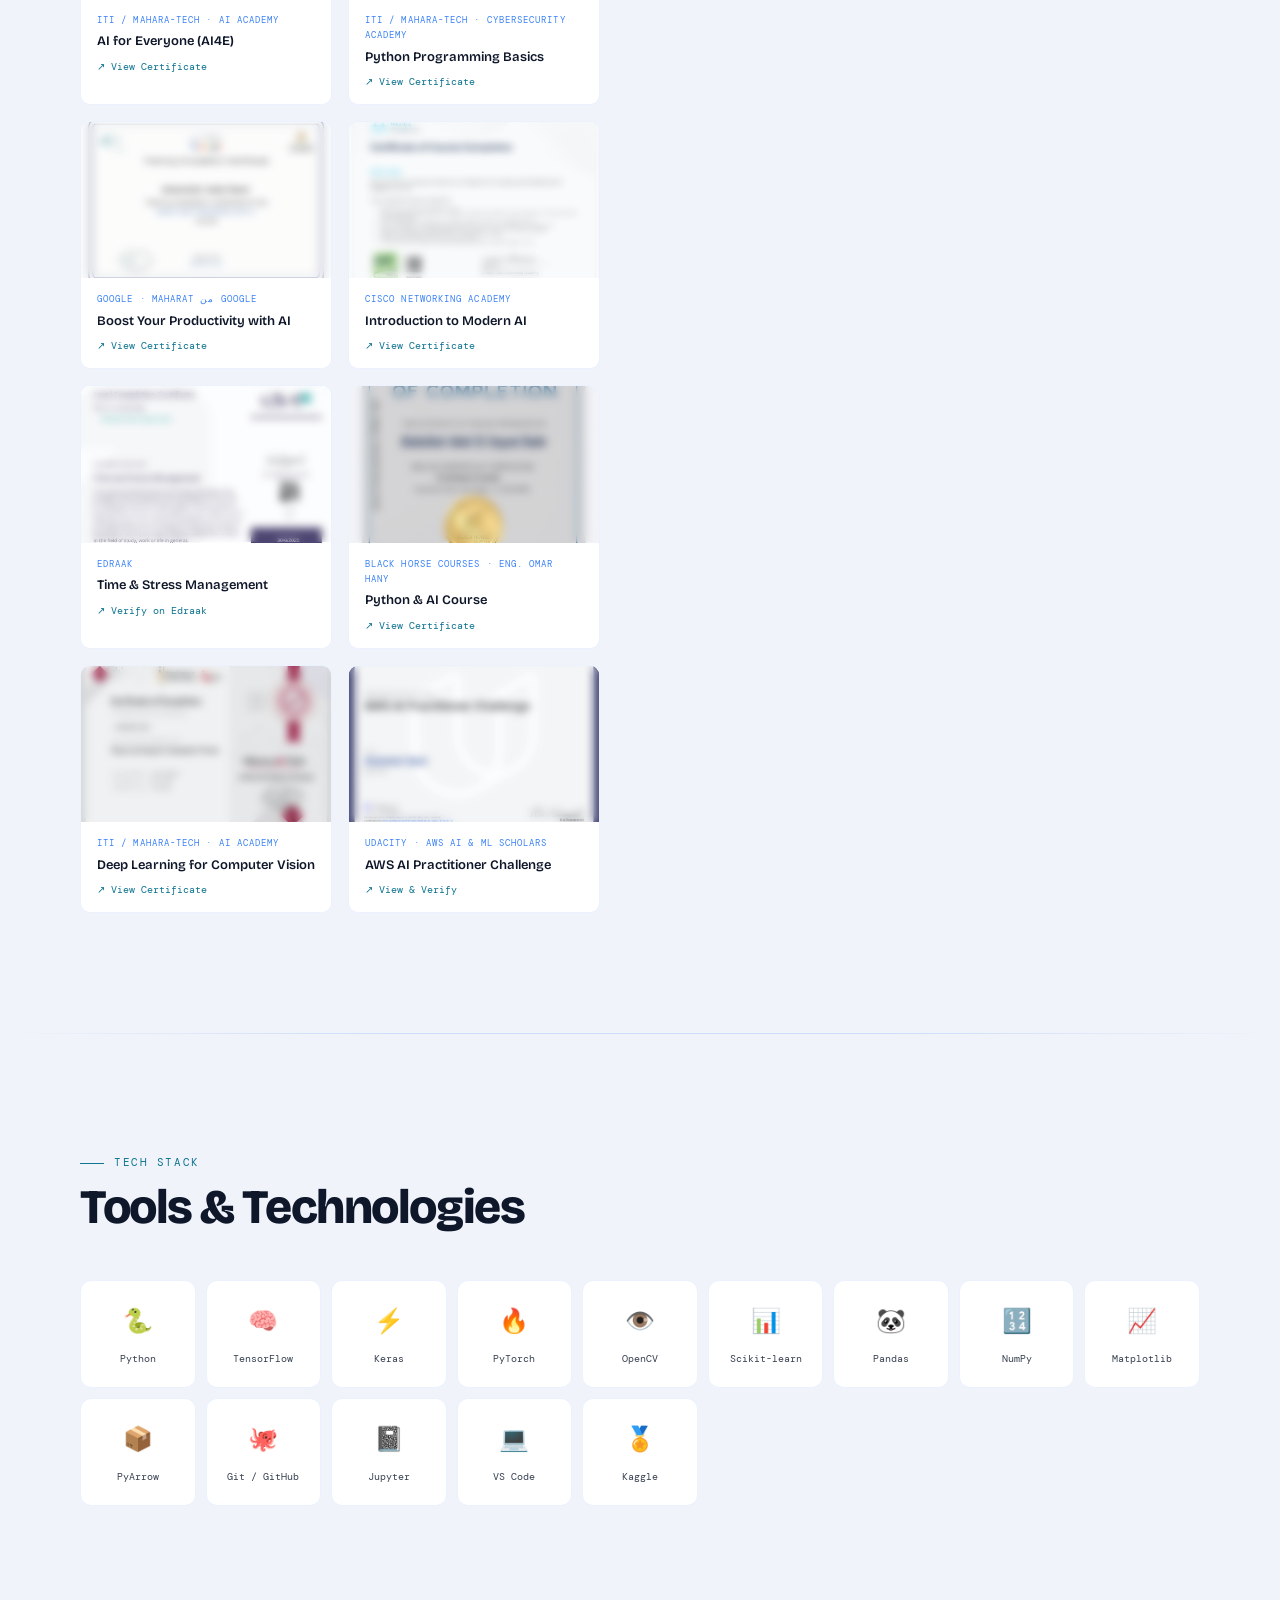
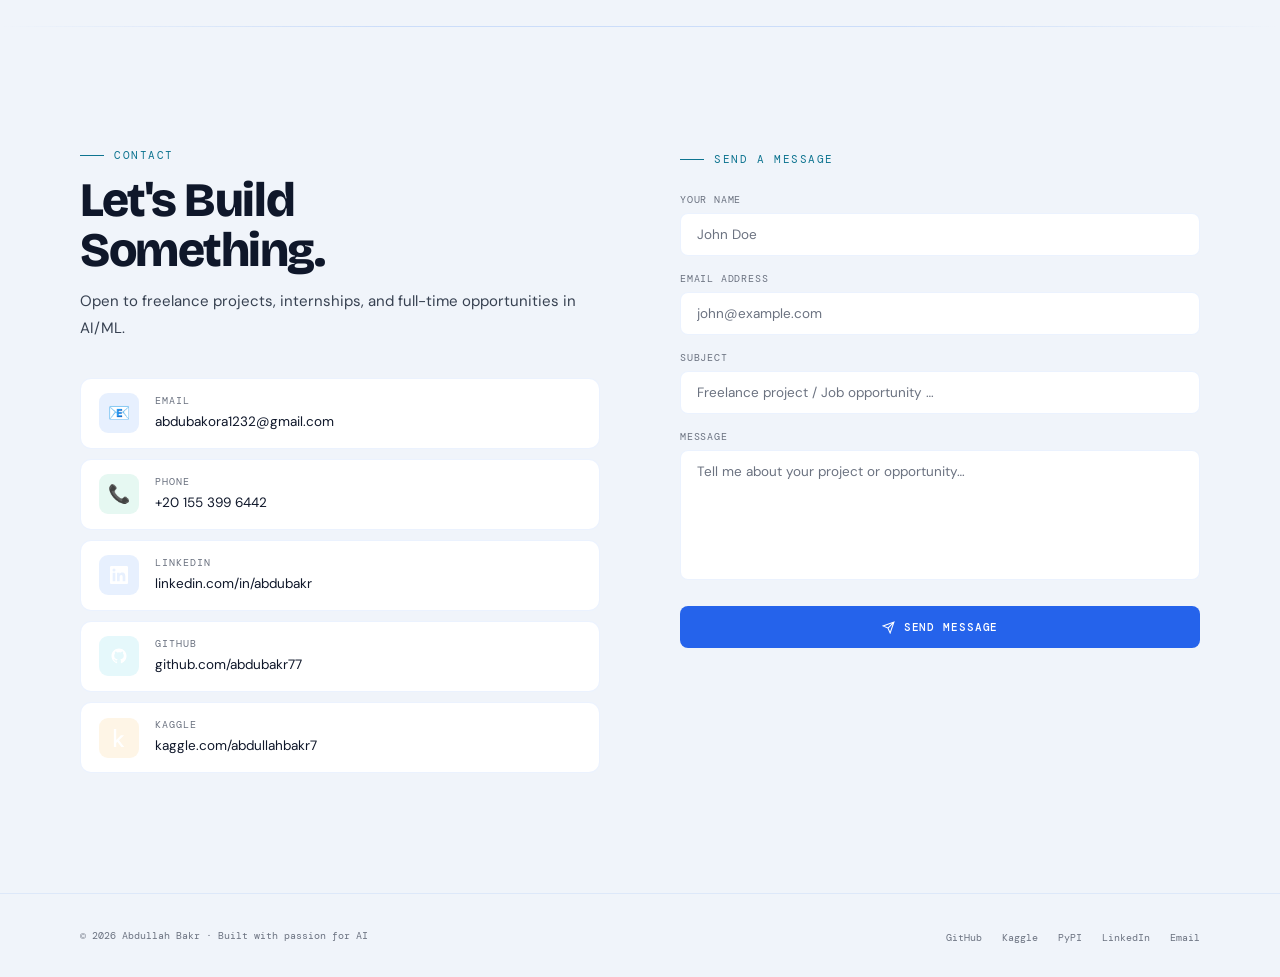
==== commit c835ed0c: "fixed projects count that i only made" ====
--- a/index.html
+++ b/index.html
@@ -319,7 +319,7 @@
           <span class="pimg-acc">~98% Acc</span>
         </div>
         <div class="pbody">
-          <div class="pnum">01 / 15</div>
+          <div class="pnum">01 / 12</div>
           <span class="ptag t-cv">Computer Vision · Deep Learning</span>
           <h3 class="ptitle">Cats vs Dogs Image Classifier</h3>
           <p class="pdesc">Custom CNN achieving ~98% accuracy on binary image classification. Built with TensorFlow/Keras — data augmentation, dropout regularization, batch normalization, and hyperparameter tuning.</p>
@@ -349,7 +349,7 @@
           <span class="pimg-acc" style="background:rgba(52,211,153,0.2);border-color:rgba(52,211,153,0.4)">PyPI ✓</span>
         </div>
         <div class="pbody">
-          <div class="pnum">02 / 15</div>
+          <div class="pnum">02 / 12</div>
           <span class="ptag t-ml">Open Source · PyPI Package</span>
           <h3 class="ptitle">DeepCSV — Automatic Data Cleaner</h3>
           <p class="pdesc">Python library published on PyPI. Auto-walks directories, converts stringified lists to NumPy arrays, fixes mixed-type columns, and saves as Parquet — built for real ML data prep.</p>
@@ -383,7 +383,7 @@
           <span class="pimg-acc" style="background:rgba(245,158,11,0.2);border-color:rgba(245,158,11,0.4)">ML Pipeline</span>
         </div>
         <div class="pbody">
-          <div class="pnum">03 / 15</div>
+          <div class="pnum">03 / 12</div>
           <span class="ptag t-reg">Regression · Machine Learning</span>
           <h3 class="ptitle">Weather Temperature Predictor</h3>
           <p class="pdesc">End-to-end regression pipeline predicting weather temperatures from historical meteorological data. Feature engineering, model comparison (Linear, Ridge, RF), cross-validation, full evaluation.</p>
@@ -413,7 +413,7 @@
           <span class="pimg-acc" style="background:rgba(168,85,247,0.2);border-color:rgba(168,85,247,0.4)">~92.5% Acc</span>
         </div>
         <div class="pbody">
-          <div class="pnum">04 / 15</div>
+          <div class="pnum">04 / 12</div>
           <span class="ptag t-intel">Computer Vision · Transfer Learning</span>
           <h3 class="ptitle">Intel Image Classification</h3>
           <p class="pdesc">Multi-class scene classification using Transfer Learning with InceptionV3 on the Intel Image dataset (6 categories: Buildings, Forest, Glacier, Mountain, Sea, Street). Achieved ~92.5% validation accuracy with a frozen pretrained base and custom classification head.</p>
@@ -443,7 +443,7 @@
           <span class="pimg-acc" style="background:rgba(16,185,129,0.2);border-color:rgba(16,185,129,0.4)">~93% Acc</span>
         </div>
         <div class="pbody">
-          <div class="pnum">05 / 15</div>
+          <div class="pnum">05 / 12</div>
           <span class="ptag t-cv">Computer Vision · Classification</span>
           <h3 class="ptitle">Garbage Classification (Inception V3)</h3>
           <p class="pdesc">High-accuracy image classification model for waste sorting using Inception V3 architecture. Classifies garbage into categories (cardboard, glass, metal, paper, plastic, trash) to support automated recycling systems.</p>
@@ -473,7 +473,7 @@
           <span class="pimg-acc" style="background:rgba(239,68,68,0.2);border-color:rgba(239,68,68,0.4);color:#fca5a5">92% Acc</span>
         </div>
         <div class="pbody">
-          <div class="pnum">06 / 15</div>
+          <div class="pnum">06 / 12</div>
           <span class="ptag" style="background:rgba(239,68,68,0.08);color:#fca5a5;border:1px solid rgba(239,68,68,0.2)">Medical AI · Deep Learning</span>
           <h3 class="ptitle">Breast Cancer Classification (VGG19-BN)</h3>
           <p class="pdesc">Deep learning model for breast cancer classification using VGG19 with batch normalization on ultrasound images (benign / malignant / normal). Achieved 92% test accuracy with a confusion matrix showing strong generalization.</p>
@@ -503,7 +503,7 @@
           <span class="pimg-acc" style="background:rgba(239,68,68,0.2);border-color:rgba(239,68,68,0.4);color:#fca5a5">98.5% Val Acc</span>
         </div>
         <div class="pbody">
-          <div class="pnum">07 / 15</div>
+          <div class="pnum">07 / 12</div>
           <span class="ptag" style="background:rgba(239,68,68,0.08);color:#fca5a5;border:1px solid rgba(239,68,68,0.2)">Medical AI · Transfer Learning</span>
           <h3 class="ptitle">Breast Cancer Classification (Transfer Learning)</h3>
           <p class="pdesc">Comparative study of transfer learning models (ResNet50, VGG16, EfficientNetB4) for breast cancer classification on ultrasound images. Best model (ResNet50) achieved 98.5% validation accuracy with 2-class prediction (benign / malignant).</p>
@@ -583,7 +583,7 @@
           <span class="pimg-acc" style="background:rgba(99,102,241,0.2);border-color:rgba(99,102,241,0.4);color:#c7d2fe;z-index:3">112K+ Images</span>
         </div>
         <div class="pbody">
-          <div class="pnum">08 / 15</div>
+          <div class="pnum">08 / 12</div>
           <span class="ptag" style="background:rgba(99,102,241,0.08);color:#c7d2fe;border:1px solid rgba(99,102,241,0.22)">Medical AI · Multi-Label · Research</span>
           <h3 class="ptitle">NIH Chest X-Ray Disease Classification</h3>
           <p class="pdesc">Multi-label classification of 14 thoracic diseases from 112K+ chest X-ray images (NIH ChestX-Ray14). Benchmarking DenseNet-121, ResNet-50, EfficientNet-B4, and ViT-Base against a proposed Swin Transformer, with Grad-CAM explainability. Targeting peer-reviewed publication.</p>
@@ -621,7 +621,7 @@
           <span class="pimg-acc" style="background:rgba(168,85,247,0.2);border-color:rgba(168,85,247,0.4);color:#d8b4fe">95%+ Acc</span>
         </div>
         <div class="pbody">
-          <div class="pnum">09 / 15</div>
+          <div class="pnum">09 / 12</div>
           <span class="ptag t-cv">Computer Vision · AI Forensics · ICANN 2026</span>
           <h3 class="ptitle">Synthetic Image Attribution</h3>
           <p class="pdesc">Dual-stream EfficientNet-B4 pipeline that fingerprints AI-generated faces across 10 text-to-image models. RGB stream + SRM forensic noise filters + TTA — built for the ICANN 2026 DLMMDD Workshop Challenge.</p>
@@ -651,7 +651,7 @@
           <span class="pimg-acc">~99.8% Acc</span>
         </div>
         <div class="pbody">
-          <div class="pnum">10 / 15</div>
+          <div class="pnum">10 / 12</div>
           <span class="ptag t-ml">ML · Classification · Feature Engineering</span>
           <h3 class="ptitle">Iris Flower Classification Showdown</h3>
           <p class="pdesc">End-to-end classifier benchmark on the Iris dataset — feature engineering from 4→14 features, SelectKBest selection, and head-to-head comparison of Logistic Regression, Ridge, Random Forest, and Gradient Boosting.</p>
@@ -681,7 +681,7 @@
           <span class="pimg-acc">~70% Acc</span>
         </div>
         <div class="pbody">
-          <div class="pnum">11 / 15</div>
+          <div class="pnum">11 / 12</div>
           <span class="ptag t-cv">Computer Vision · Age Estimation</span>
           <h3 class="ptitle">FaceAge Classifier</h3>
           <p class="pdesc">Age group classification from ~32K face images using ResNet50 & DenseNet121. Three age classes (14–24, 25–40, 41–70) with full fine-tuning, AdamW, and early stopping. DenseNet121 edges out at ~70% accuracy.</p>
@@ -711,7 +711,7 @@
           <span class="pimg-acc" style="background:rgba(16,185,129,0.2);border-color:rgba(16,185,129,0.4);color:#6ee7b7">AUC 0.9997</span>
         </div>
         <div class="pbody">
-          <div class="pnum">12 / 15</div>
+          <div class="pnum">12 / 12</div>
           <span class="ptag t-cv">Computer Vision · Safety · Binary Classification</span>
           <h3 class="ptitle">Drowsiness Detection — Eye State Classifier</h3>
           <p class="pdesc">Binary classification of infrared eye images (Awake vs Sleepy) on the MRL Eye Dataset (~85K images). ResNet50 hits AUC 0.9997, InceptionV3 hits 0.9993 — both trained with mixed precision and early stopping.</p>
@@ -950,7 +950,7 @@
           <p class="stag">By the Numbers</p>
           <h2 class="sh" style="font-size:clamp(26px,3vw,38px);margin-bottom:24px">At a Glance</h2>
           <div style="display:grid;grid-template-columns:1fr 1fr;gap:10px">
-            <div class="stat-card"><div class="stat-val counter" data-target="15" data-suffix="" style="color:var(--acc2)">0</div><div class="stat-lbl">Projects Built</div></div>
+            <div class="stat-card"><div class="stat-val counter" data-target="12" data-suffix="" style="color:var(--acc2)">0</div><div class="stat-lbl">Projects Built</div></div>
             <div class="stat-card"><div class="stat-val counter" data-target="99.9" data-suffix="%" style="color:var(--green2)">0</div><div class="stat-lbl">Best Accuracy</div></div>
             <div class="stat-card"><div class="stat-val counter" data-target="9" data-suffix="" style="color:var(--amber)">0</div><div class="stat-lbl">Certificates</div></div>
             <div class="stat-card"><div class="stat-val counter" data-target="1" data-suffix="" style="color:var(--cyan2)">0</div><div class="stat-lbl">PyPI Library</div></div>
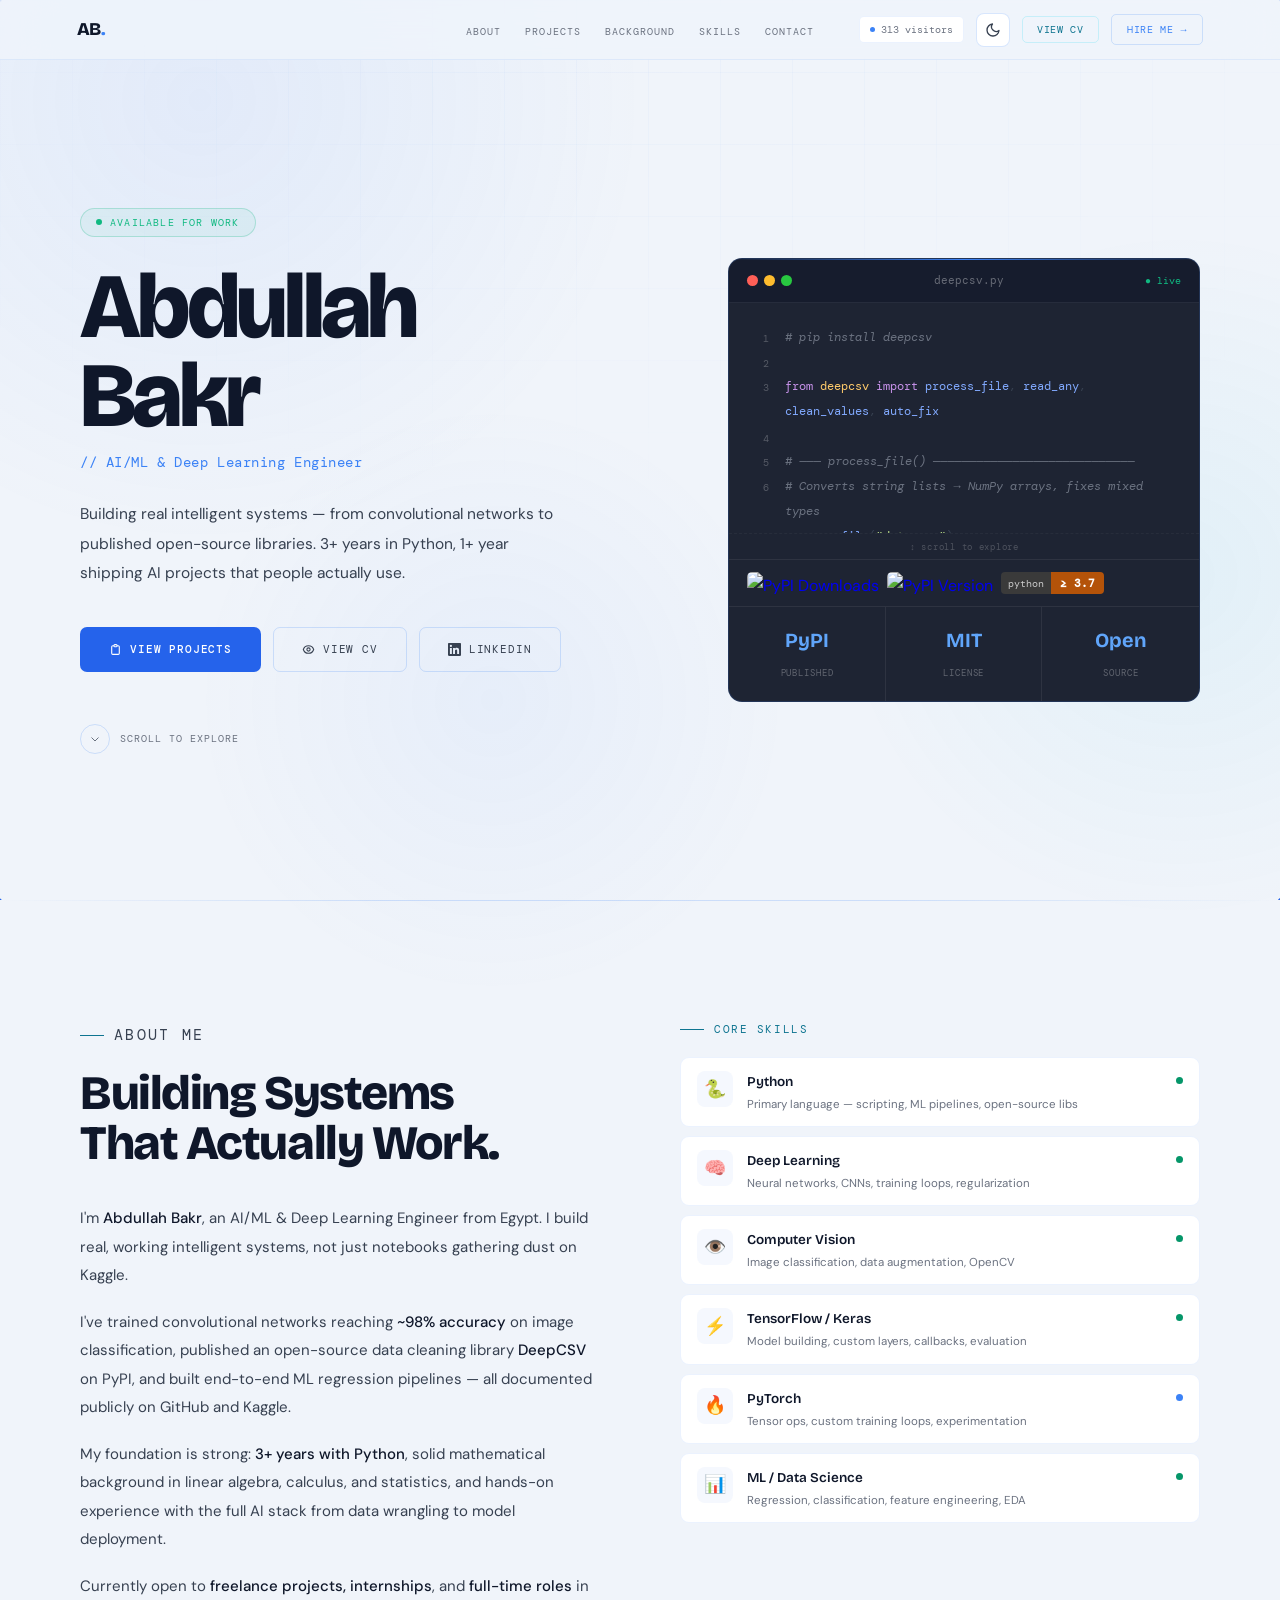
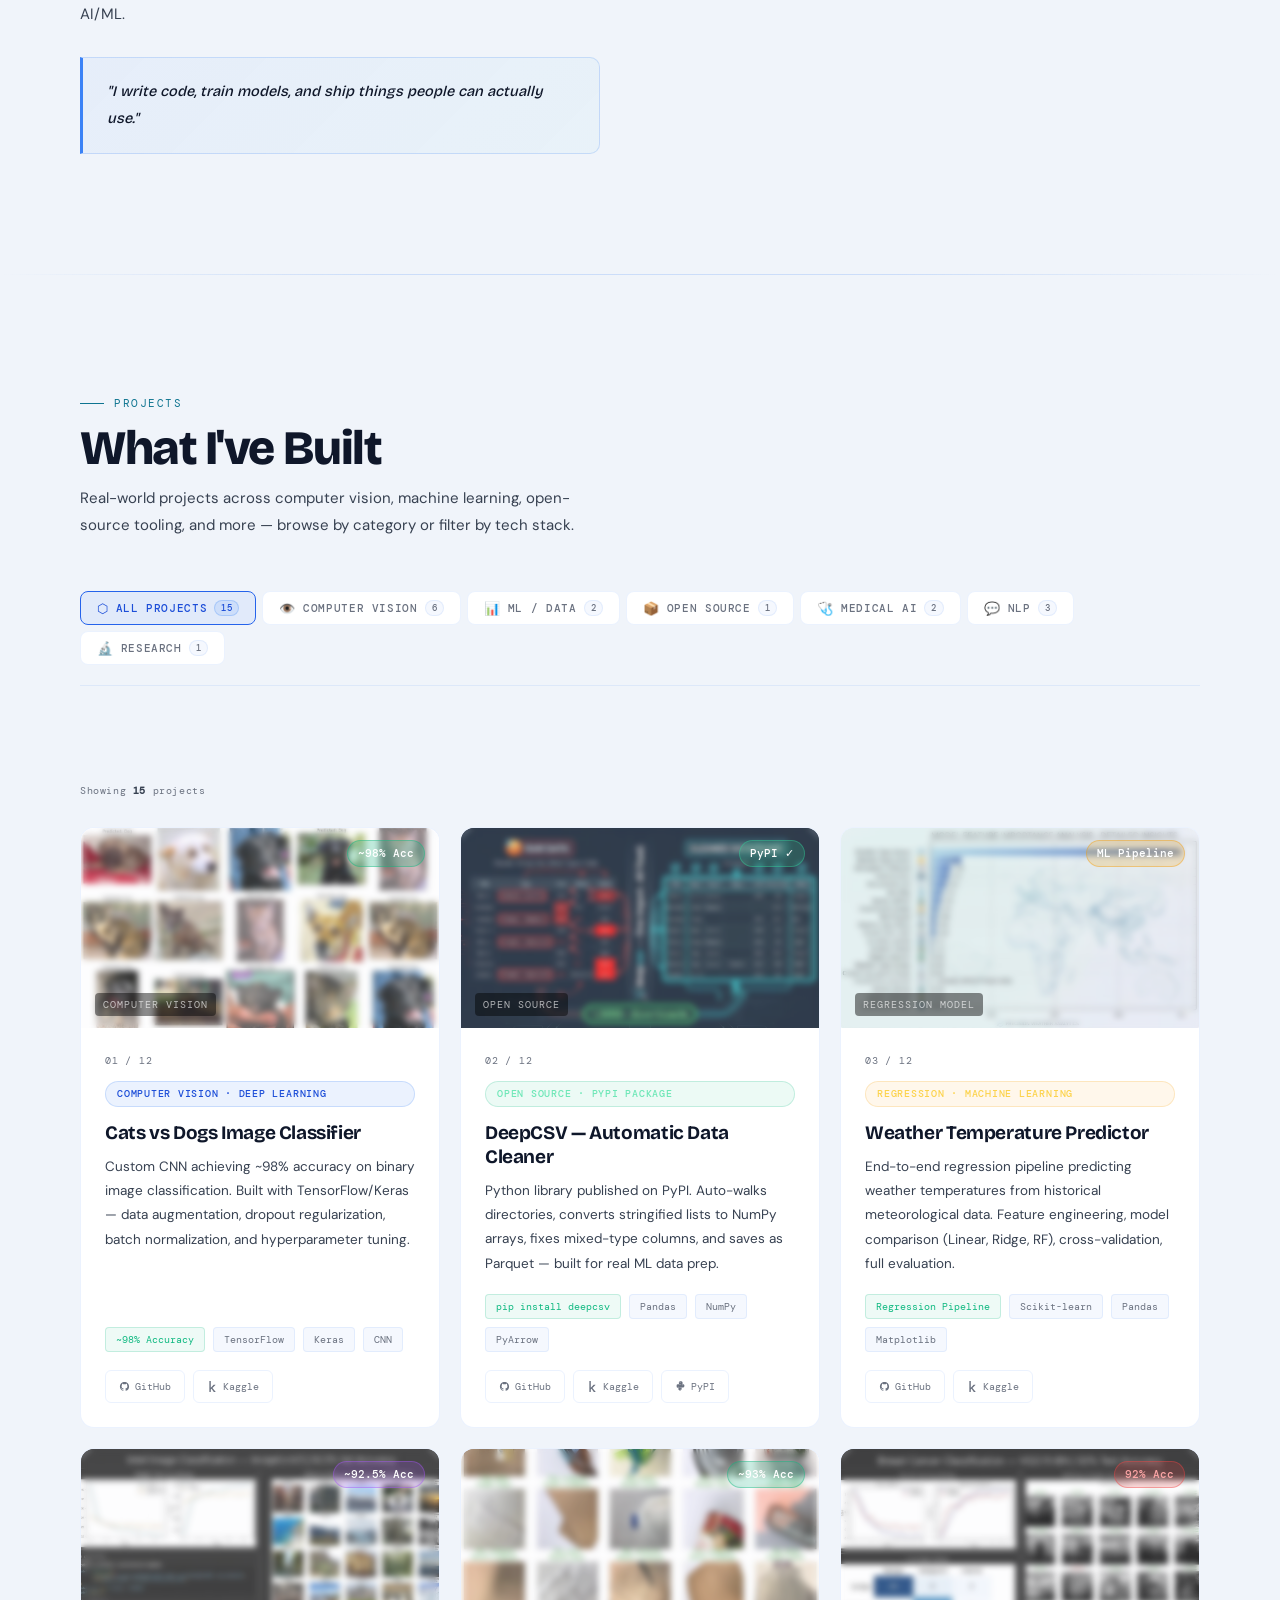
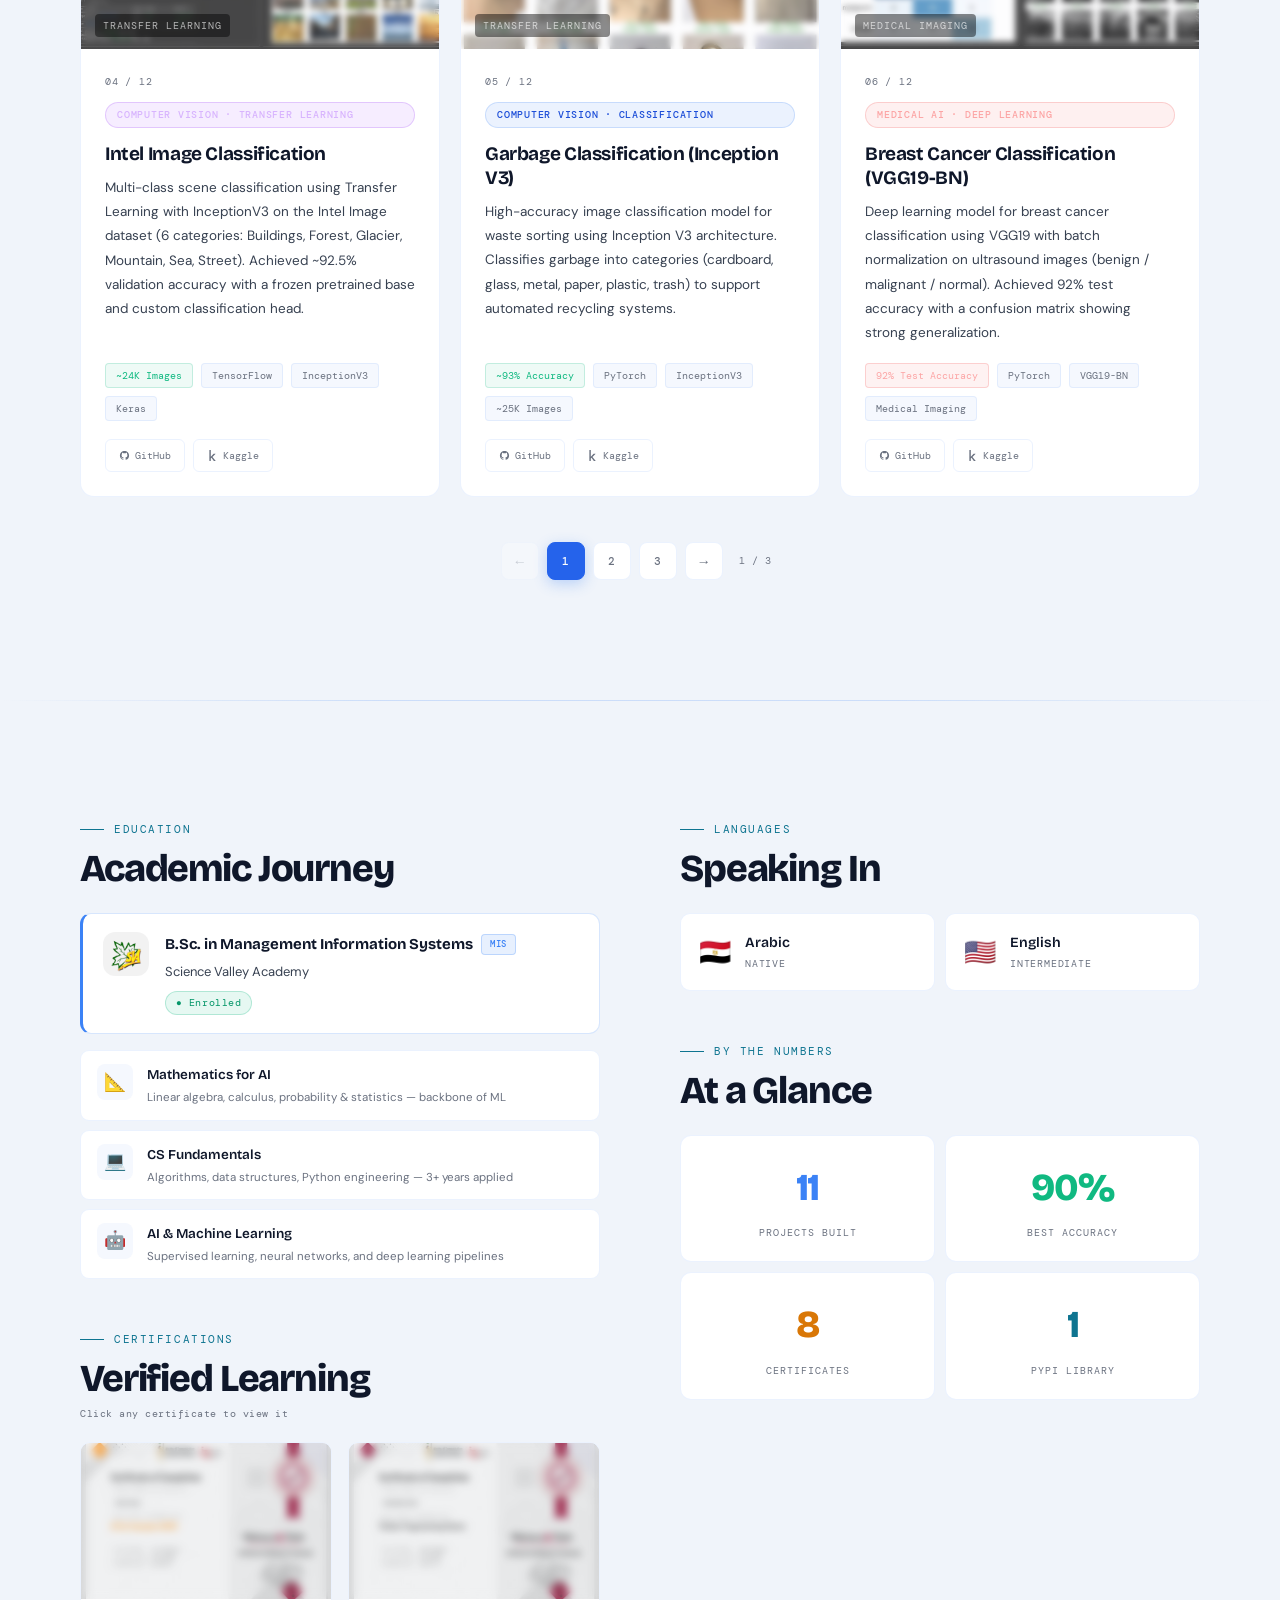
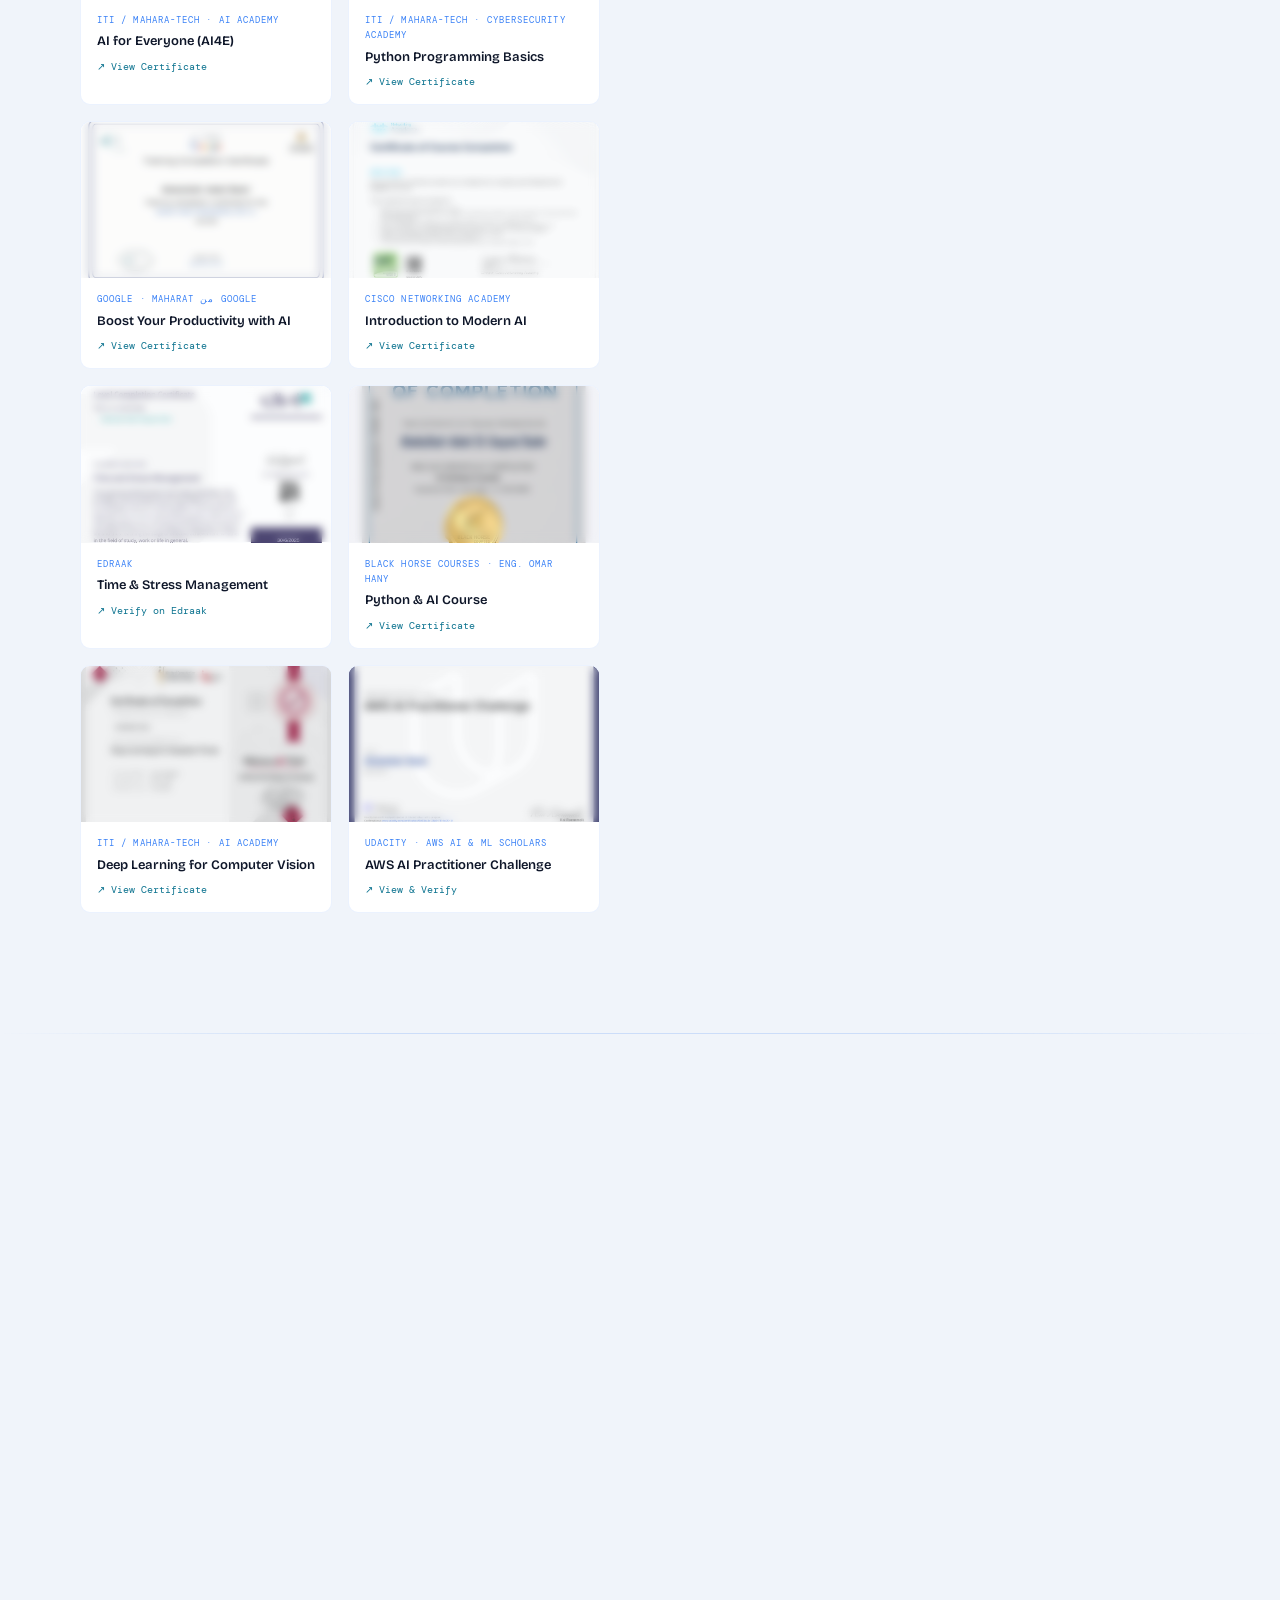
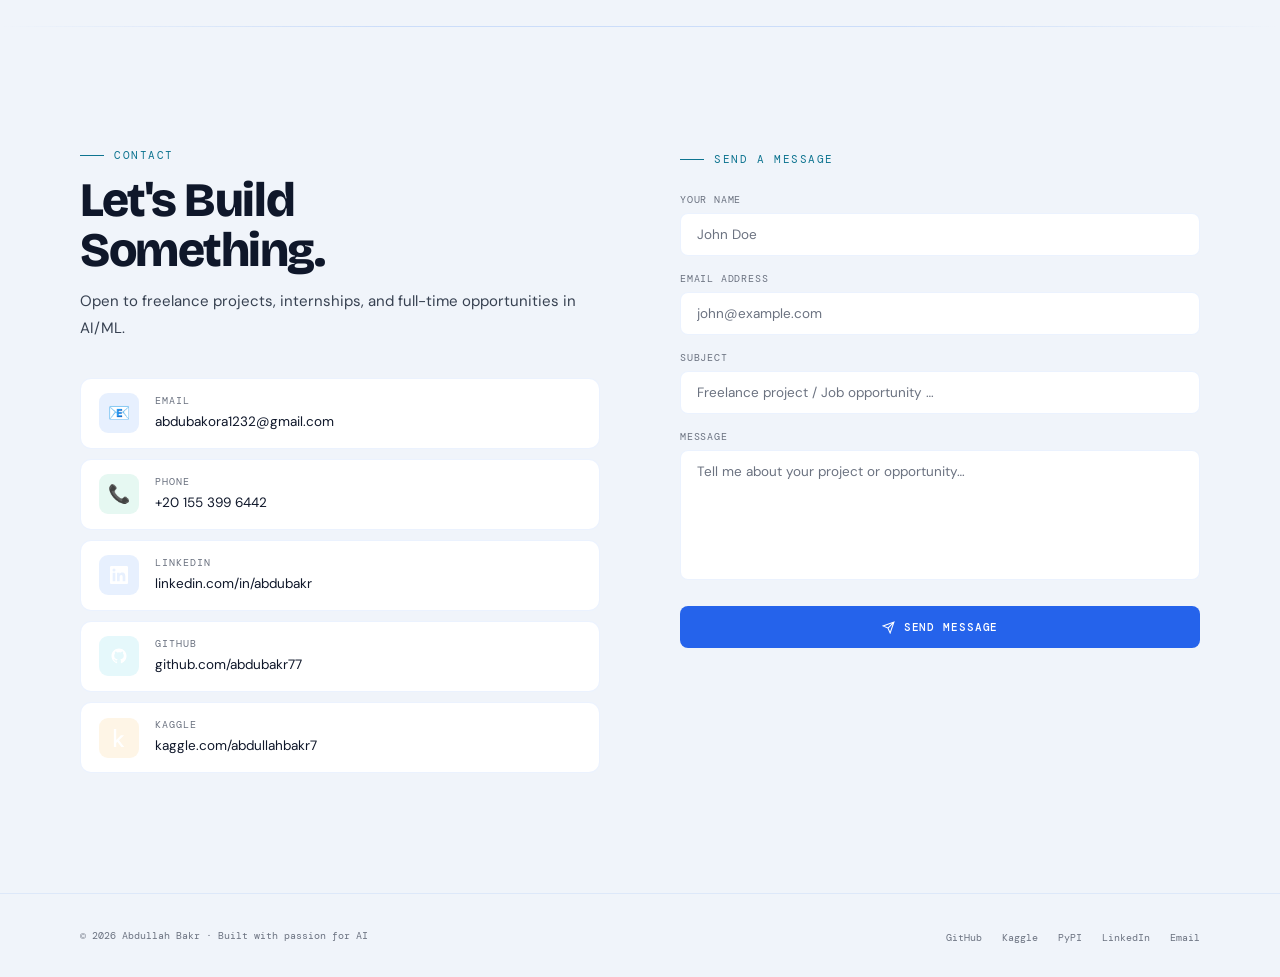
==== commit 79740bbf: "fixed certificates path" ====
--- a/index.html
+++ b/index.html
@@ -813,7 +813,7 @@
           <div class="cert-grid">
  
             <!-- 1. AI for Everyone -->
-            <div class="cert-card" onclick="openCert('AI for Everyone (AI4E)', 'certs/Attendance_Certificate.pdf')">
+            <div class="cert-card" onclick="openCert('AI for Everyone (AI4E)', 'assets/images/certs/Attendance_Certificate.pdf')">
               <div class="cert-img-wrap">
                 <img src="assets/images/certs/AI_for_Everyone_AI4E_.jpg" alt="AI for Everyone"
                      onerror="this.parentElement.style.background='linear-gradient(135deg,#0d1f3c,#1a1040)';this.style.display='none'">
@@ -827,7 +827,7 @@
             </div>
  
             <!-- 2. Python Programming Basics -->
-            <div class="cert-card" onclick="openCert('Python Programming Basics', 'certs/Course_Certificate_En.pdf')">
+            <div class="cert-card" onclick="openCert('Python Programming Basics', 'assets/images/certs/Course_Certificate_En.pdf')">
               <div class="cert-img-wrap">
                 <img src="assets/images/certs/Python_Programming_Basics.jpg" alt="Python Programming"
                      onerror="this.parentElement.style.background='linear-gradient(135deg,#0a2a1a,#0a1f2e)';this.style.display='none'">
@@ -841,7 +841,7 @@
             </div>
  
             <!-- 3. Boost Your Productivity with AI (Google) — NEW -->
-            <div class="cert-card" onclick="openCert('Boost Your Productivity with AI', 'certs/Boost_Productivity_AI_Google.pdf')">
+            <div class="cert-card" onclick="openCert('Boost Your Productivity with AI', 'assets/images/certs/Boost_Productivity_AI_Google.pdf')">
               <div class="cert-img-wrap">
                 <img src="assets/images/certs/Boost_Productivity_AI_Google.jpg" alt="Boost Your Productivity with AI"
                      onerror="this.parentElement.style.background='linear-gradient(135deg,#1a2a4a,#0d1f3c)';this.style.display='none'">
@@ -855,7 +855,7 @@
             </div>
  
             <!-- 4. Intro to Modern AI — Cisco -->
-            <div class="cert-card" onclick="openCert('Introduction to Modern AI', 'certs/IntrotoModernAI.pdf')">
+            <div class="cert-card" onclick="openCert('Introduction to Modern AI', 'assets/images/certs/IntrotoModernAI.pdf')">
               <div class="cert-img-wrap">
                 <img src="assets/images/certs/introduction-to-modern-ai.jpg" alt="Introduction to Modern AI"
                      onerror="this.parentElement.style.background='linear-gradient(135deg,#0a1a2e,#0d2a20)';this.style.display='none'">
@@ -883,7 +883,7 @@
             </div>
  
             <!-- 6. Python & AI Course — Black Horse -->
-            <div class="cert-card" onclick="openCert('Python &amp; AI Course', 'certs/Python_AI_Course.pdf')">
+            <div class="cert-card" onclick="openCert('Python &amp; AI Course', 'assets/images/certs/Python_AI_Course.pdf')">
               <div class="cert-img-wrap">
                 <img src="assets/images/certs/Python_AI_Course.png" alt="Python and AI Course"
                      onerror="this.parentElement.style.background='linear-gradient(135deg,#0d1f1a,#0d1a30)';this.style.display='none'">
@@ -897,7 +897,7 @@
             </div>
  
             <!-- 7. Deep Learning for Computer Vision — Mahara-Tech -->
-            <div class="cert-card" onclick="openCert('Deep Learning for Computer Vision', 'certs/Completion_Certificate_Deep_Learning_CV.pdf')">
+            <div class="cert-card" onclick="openCert('Deep Learning for Computer Vision', 'assets/images/certs/Completion_Certificate_Deep_Learning_CV.pdf')">
               <div class="cert-img-wrap">
                 <img src="assets/images/certs/Completion_Certificate_Deep_Learning_CV.png" alt="Deep Learning for Computer Vision"
                      onerror="this.parentElement.style.background='linear-gradient(135deg,#0d1f3c,#1a0a2a)';this.style.display='none'">
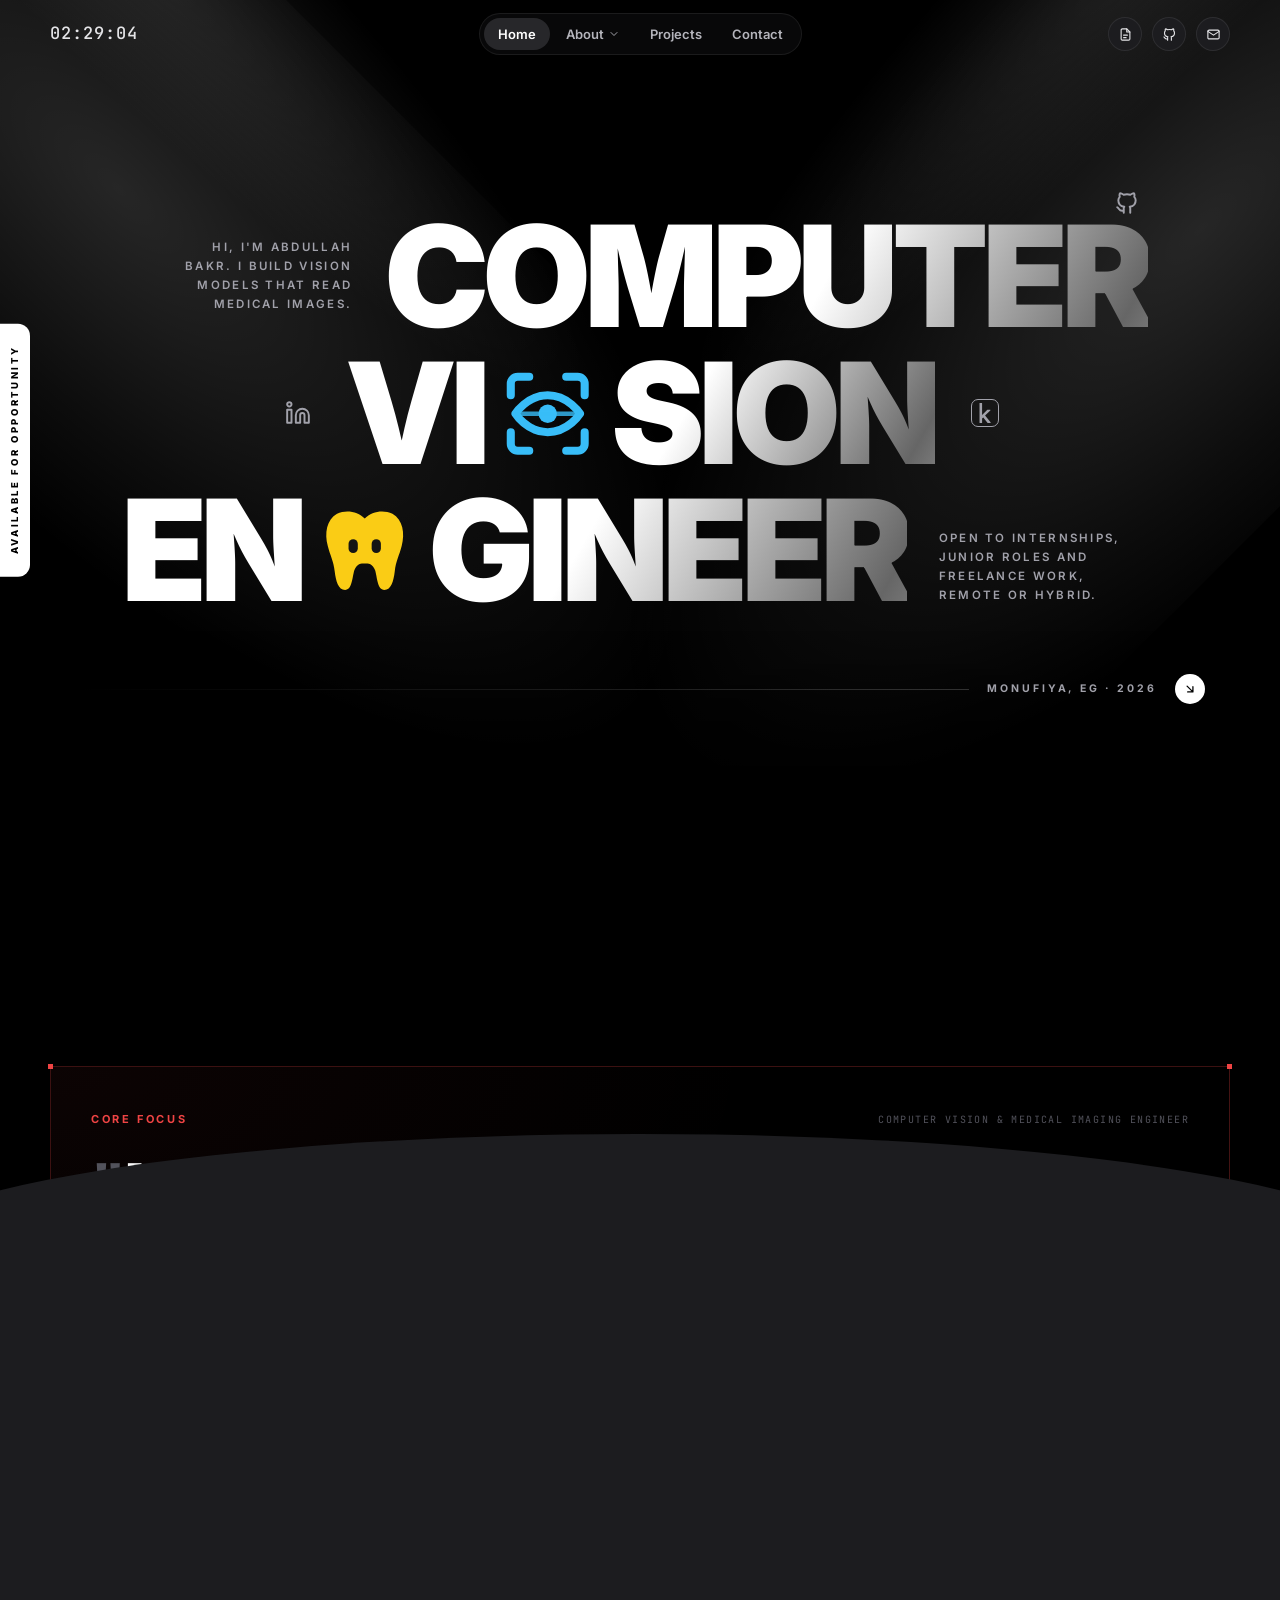
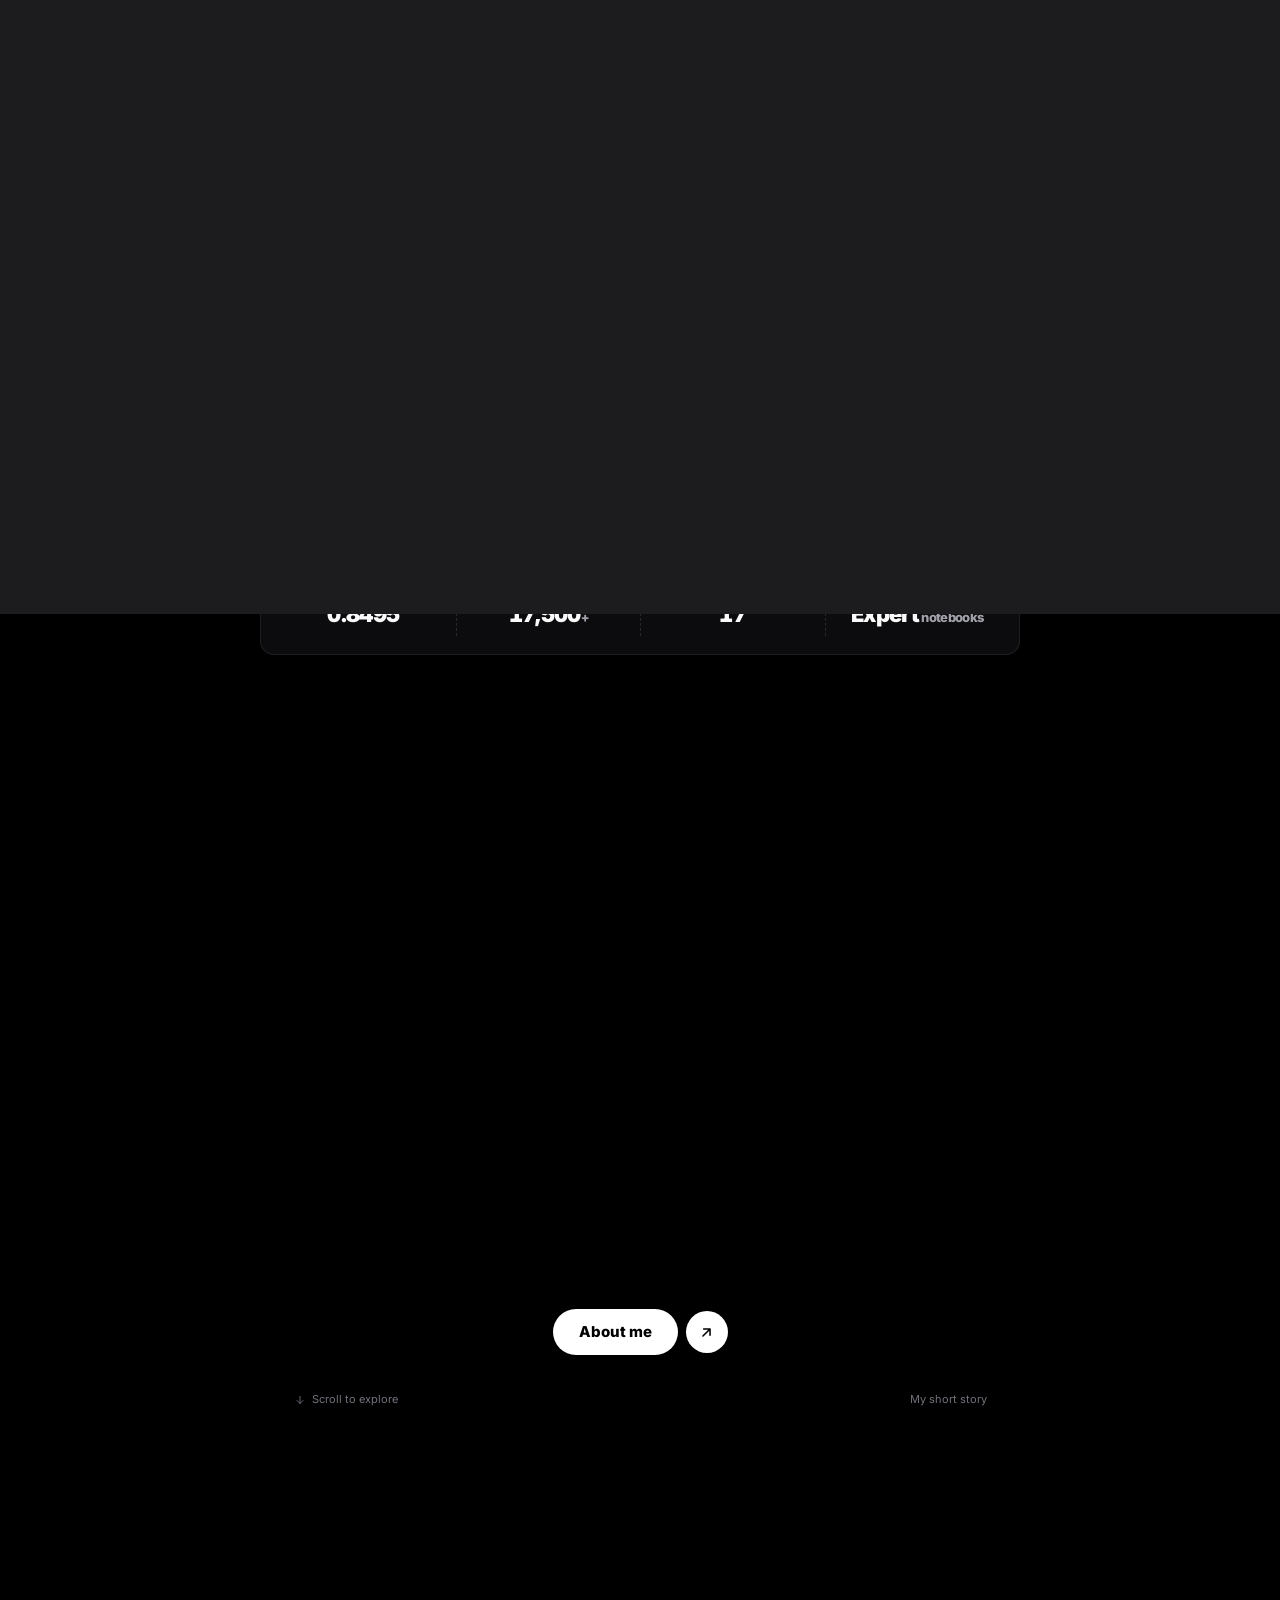
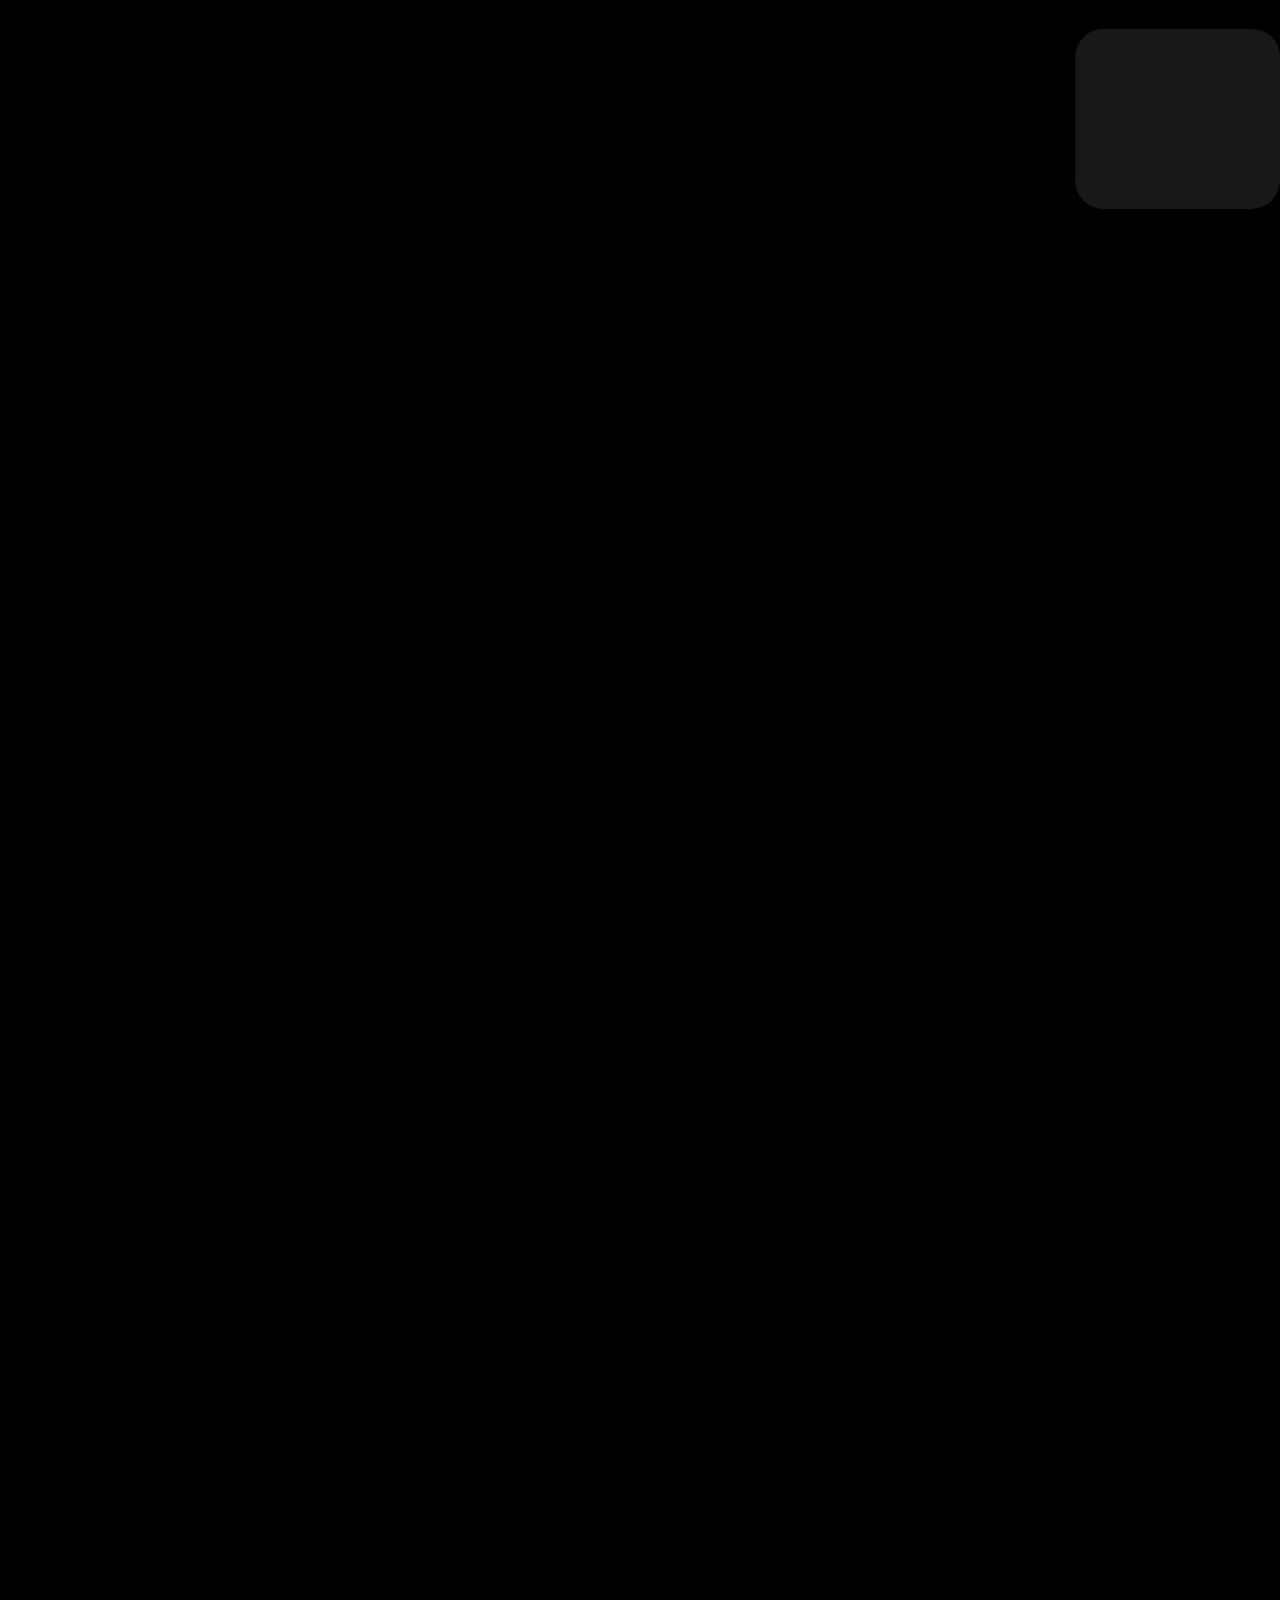
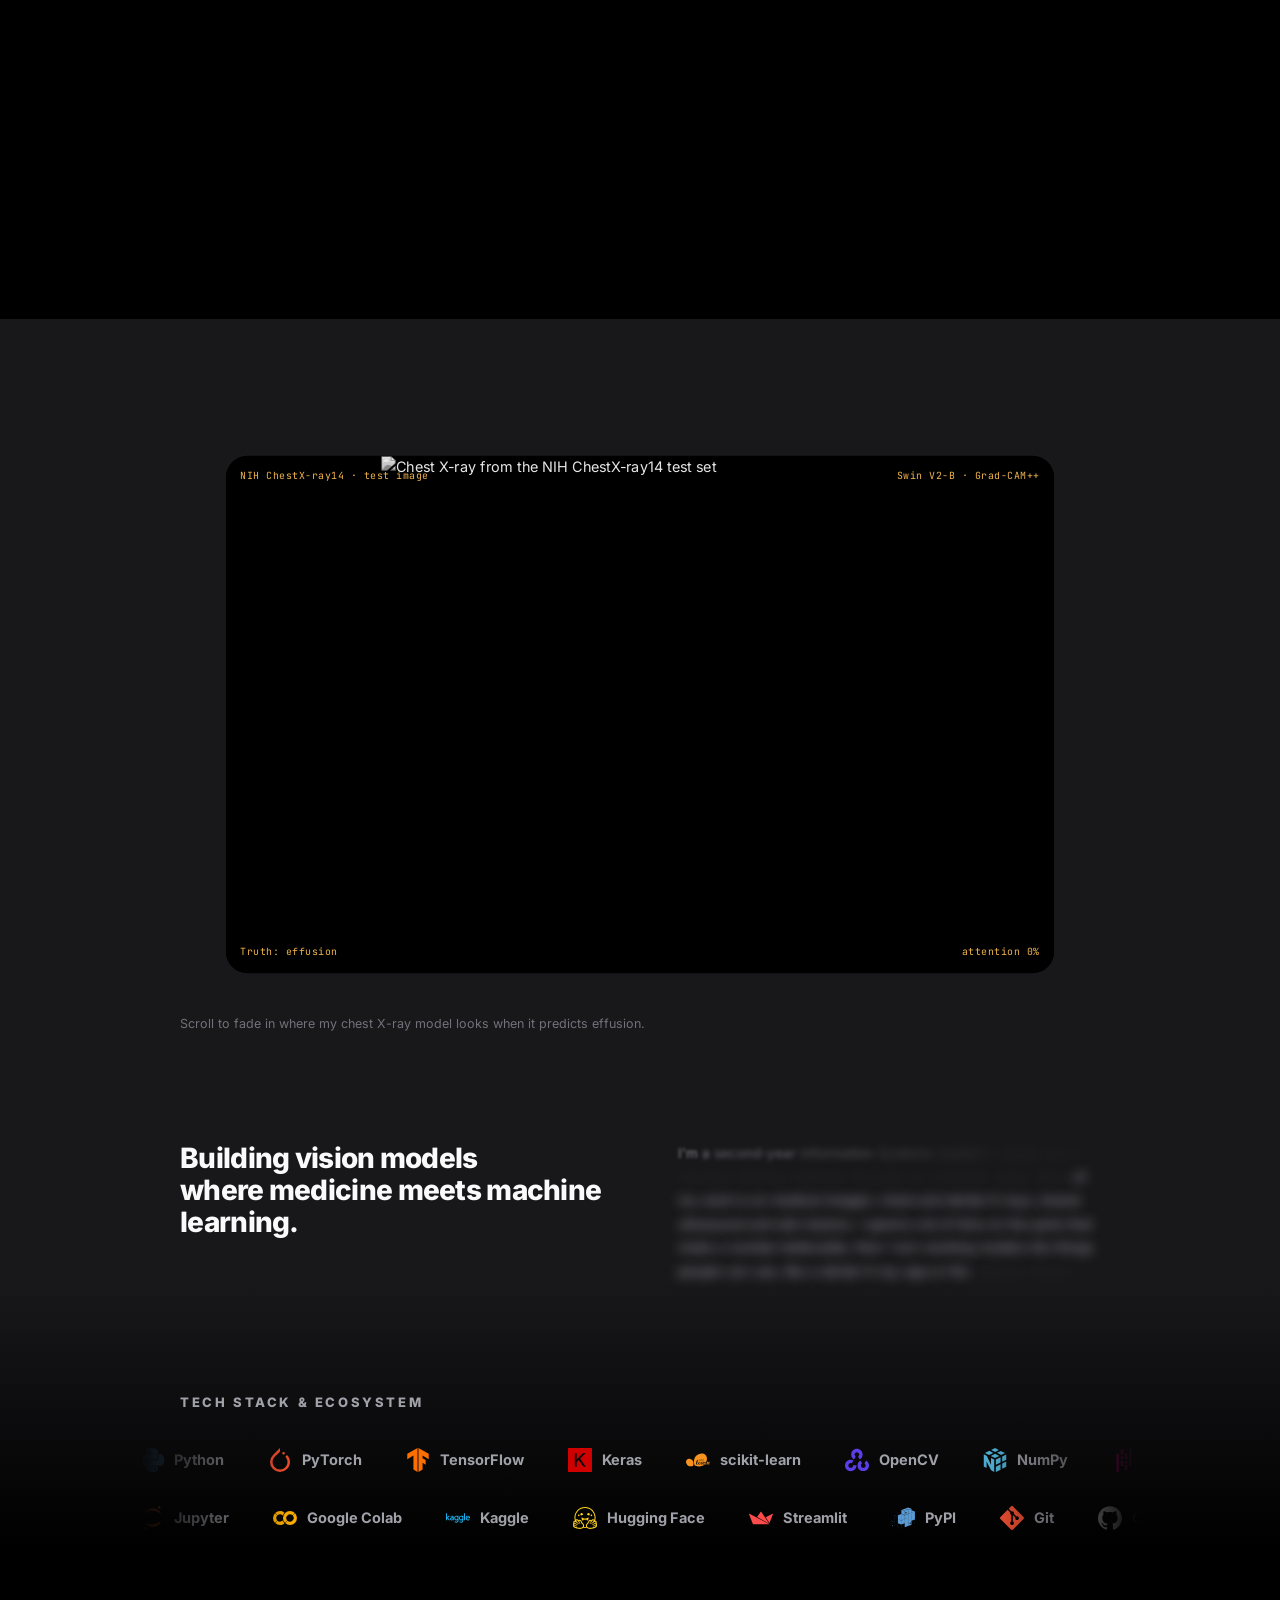
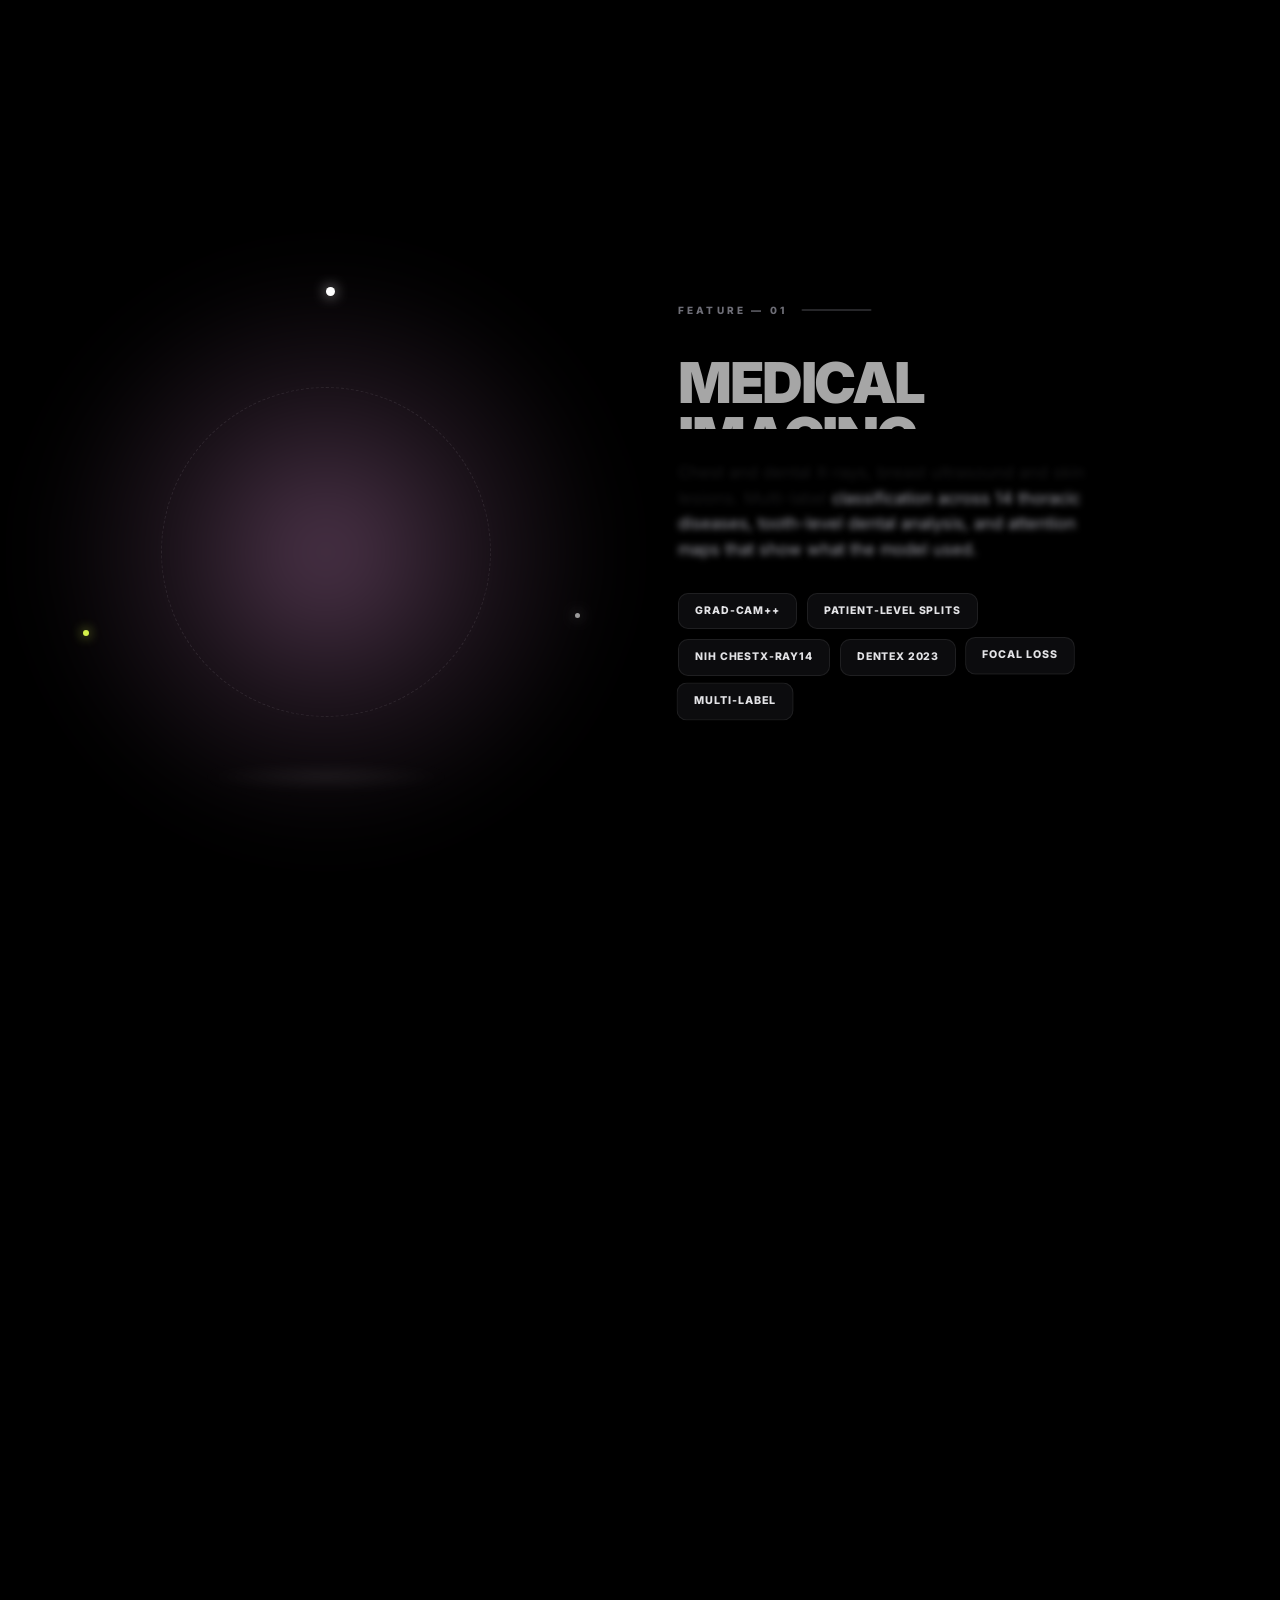
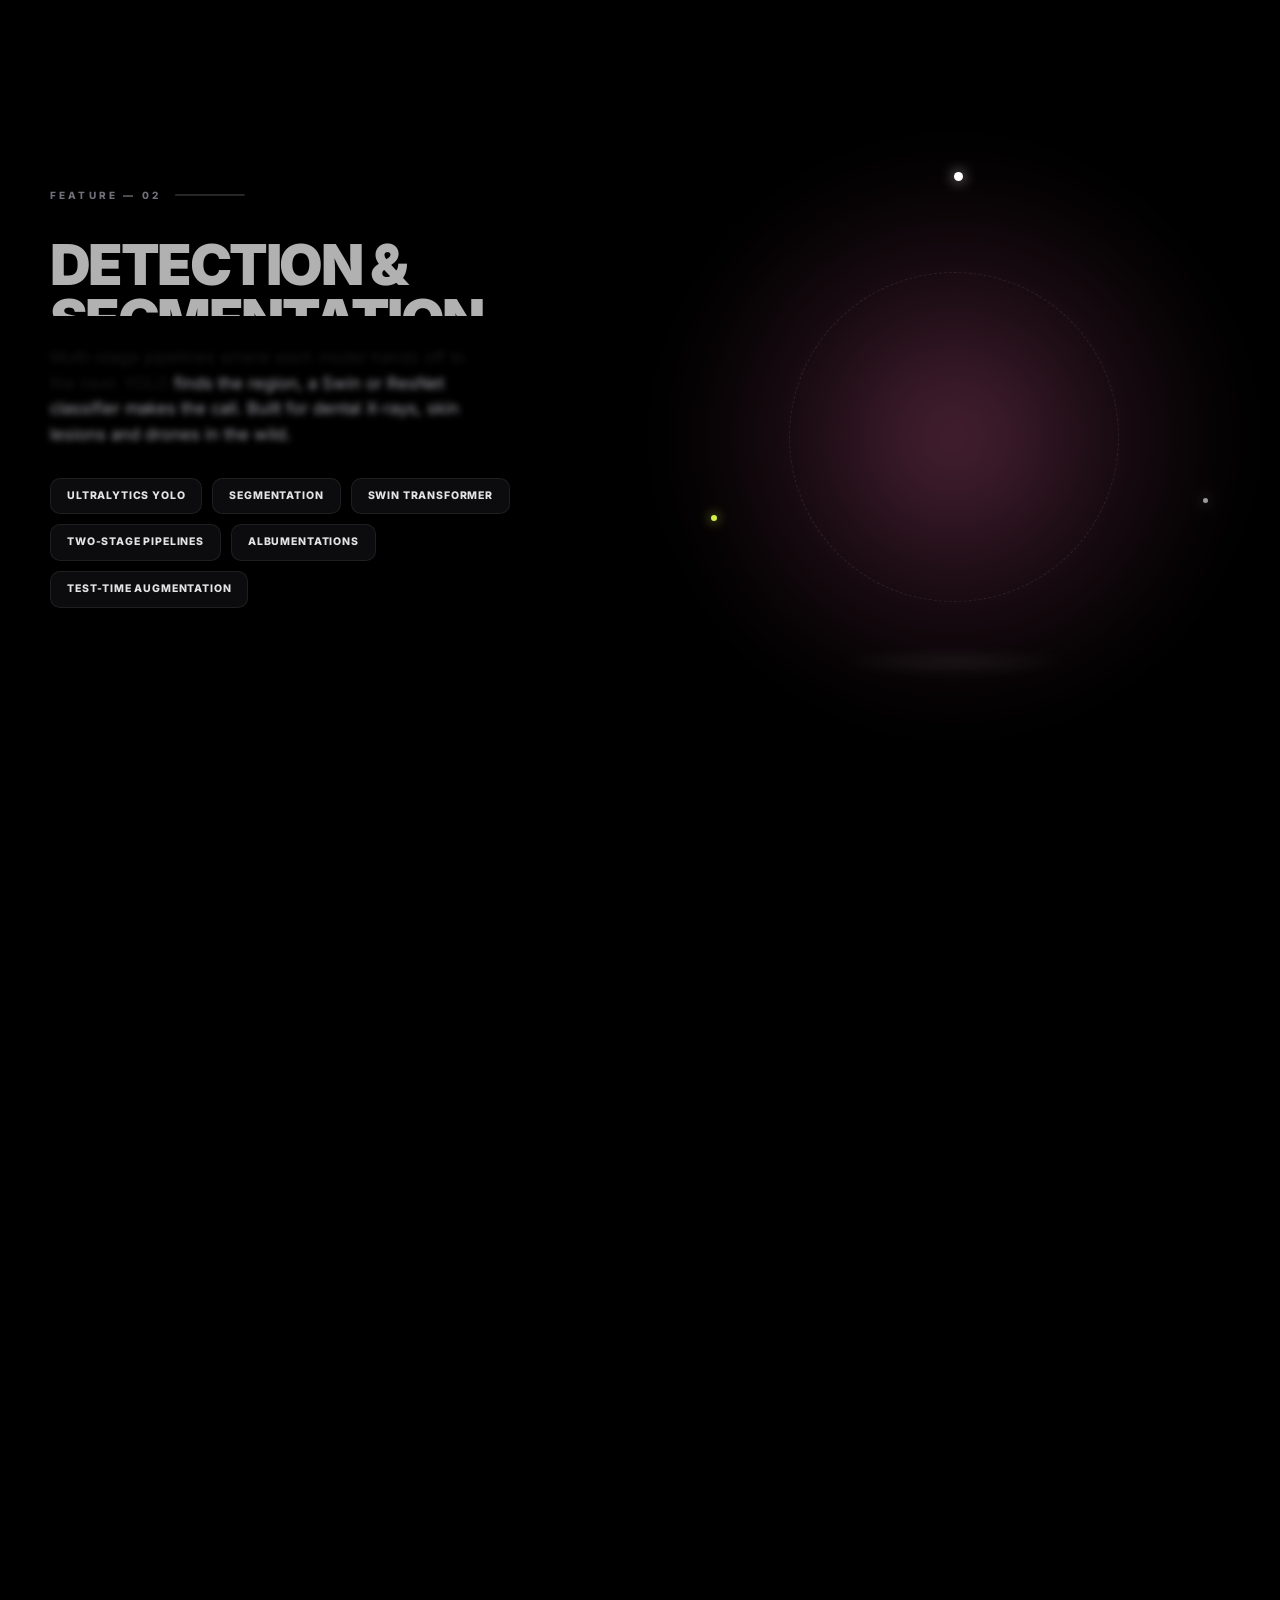
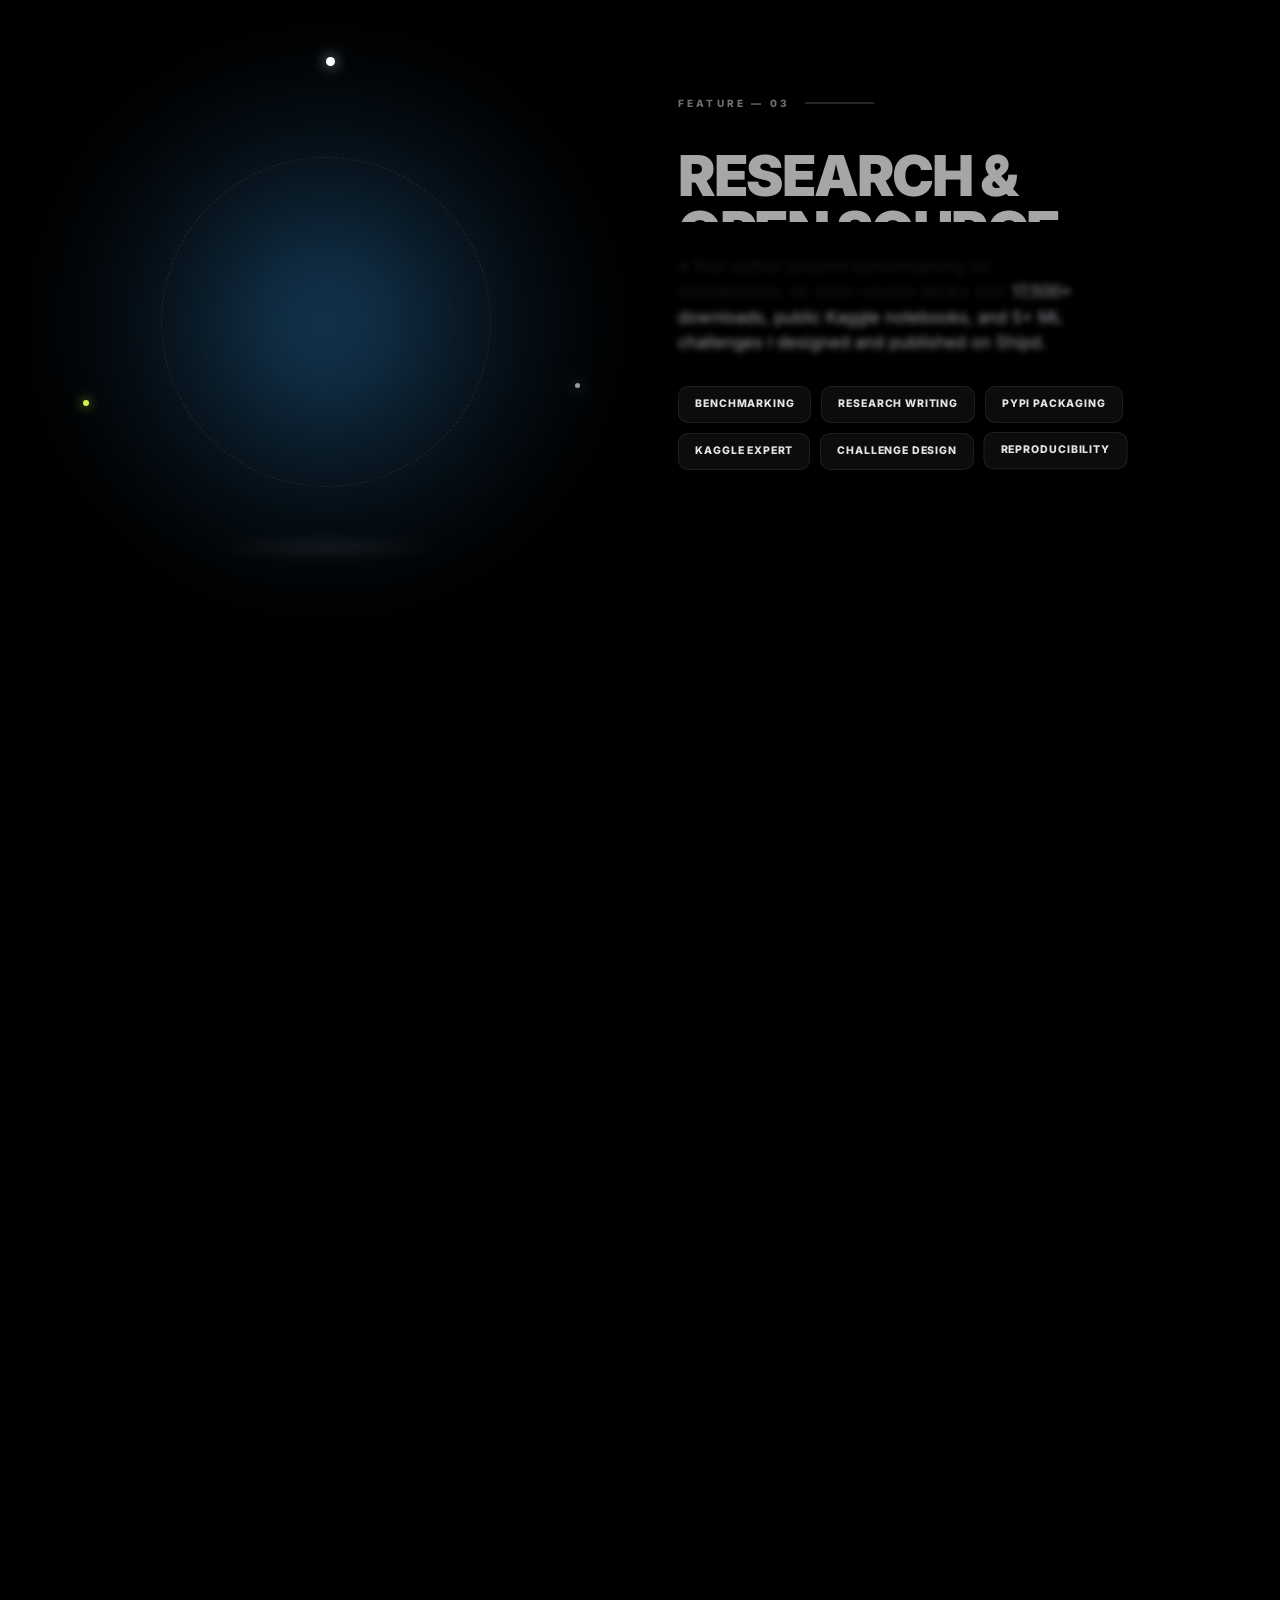
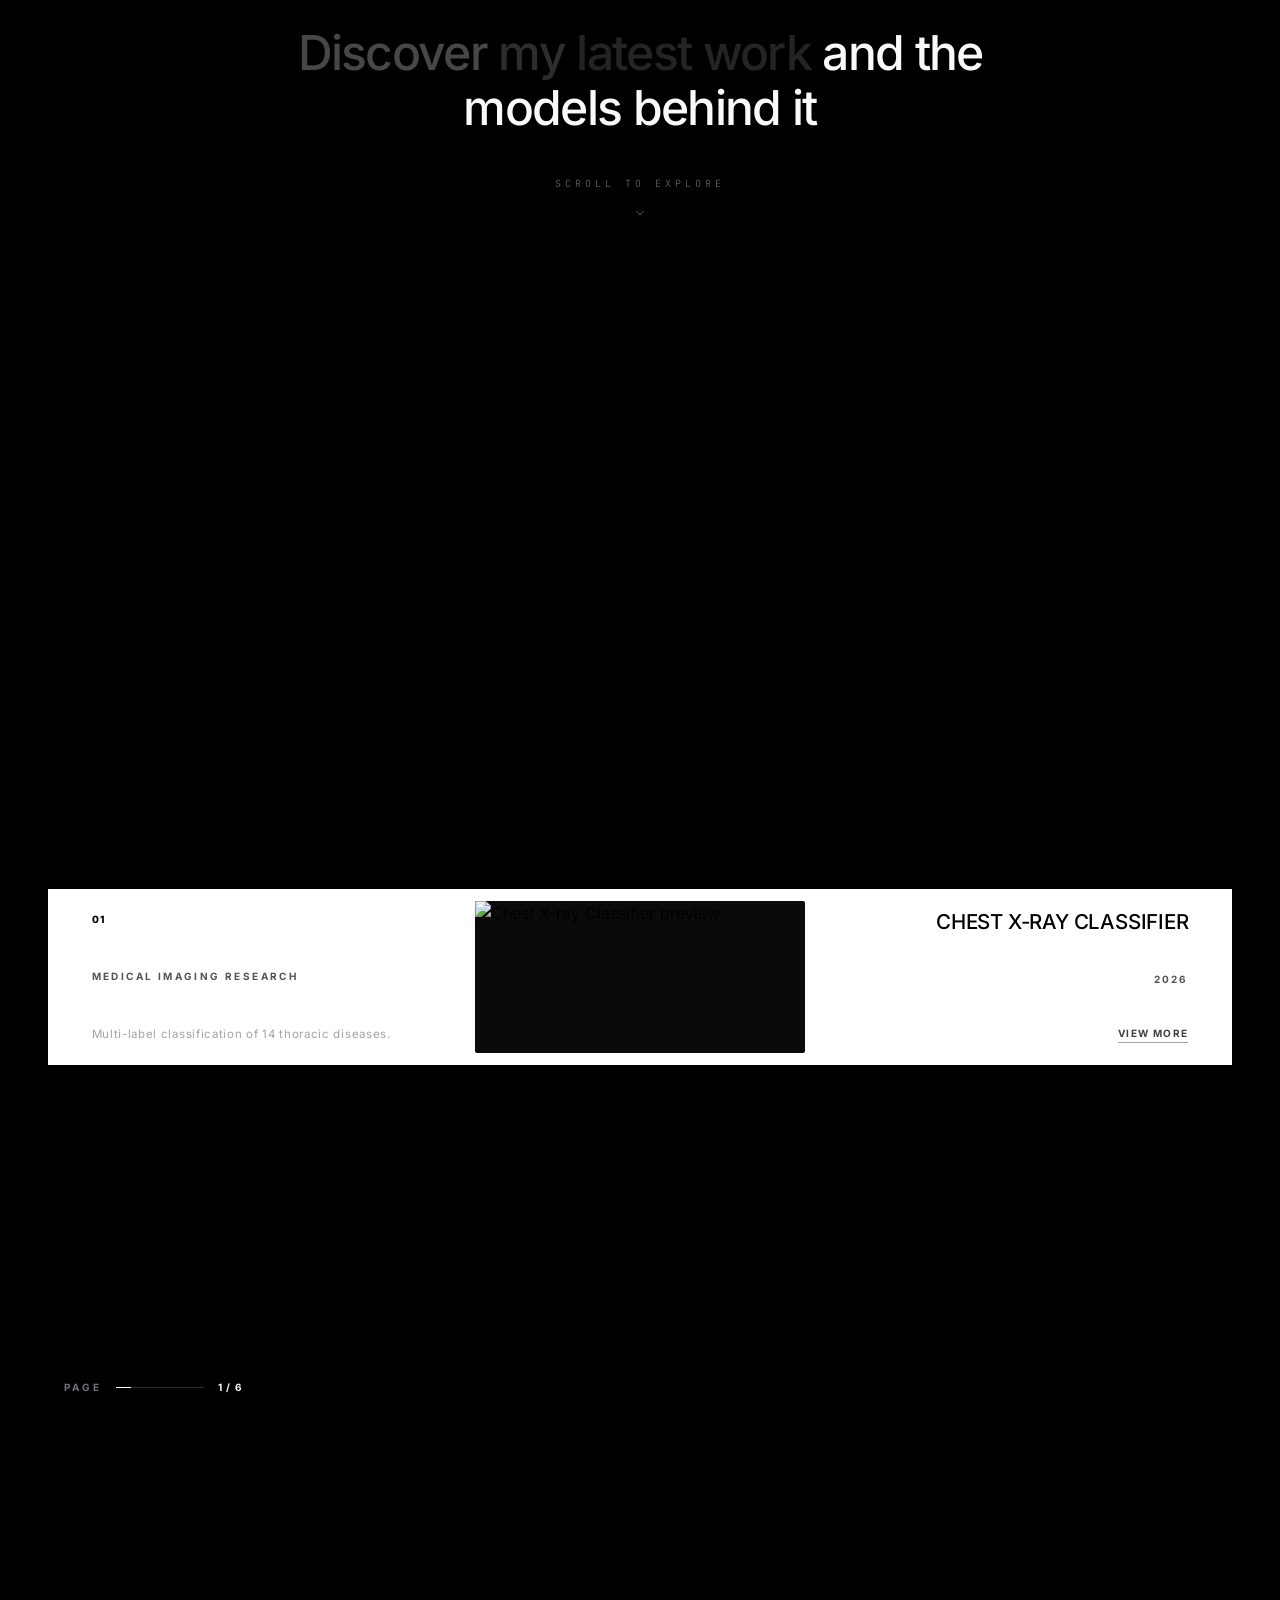
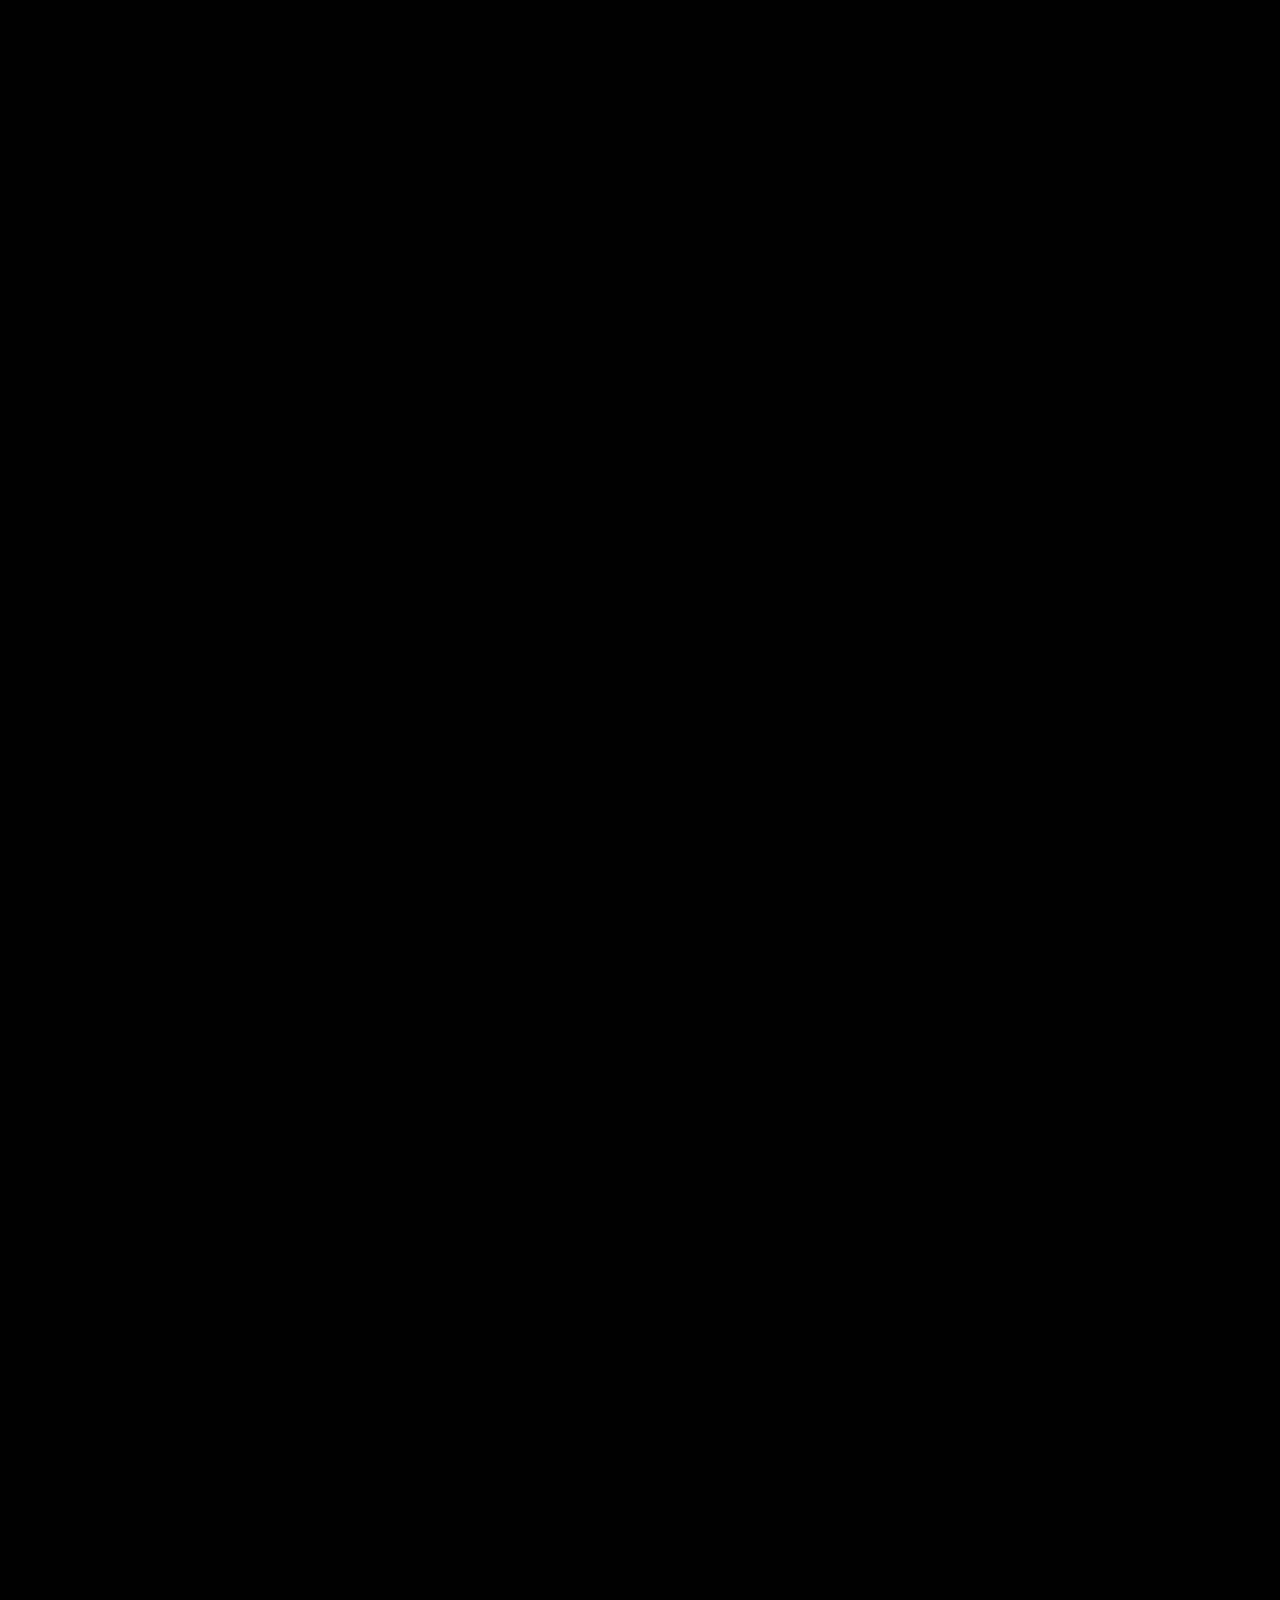
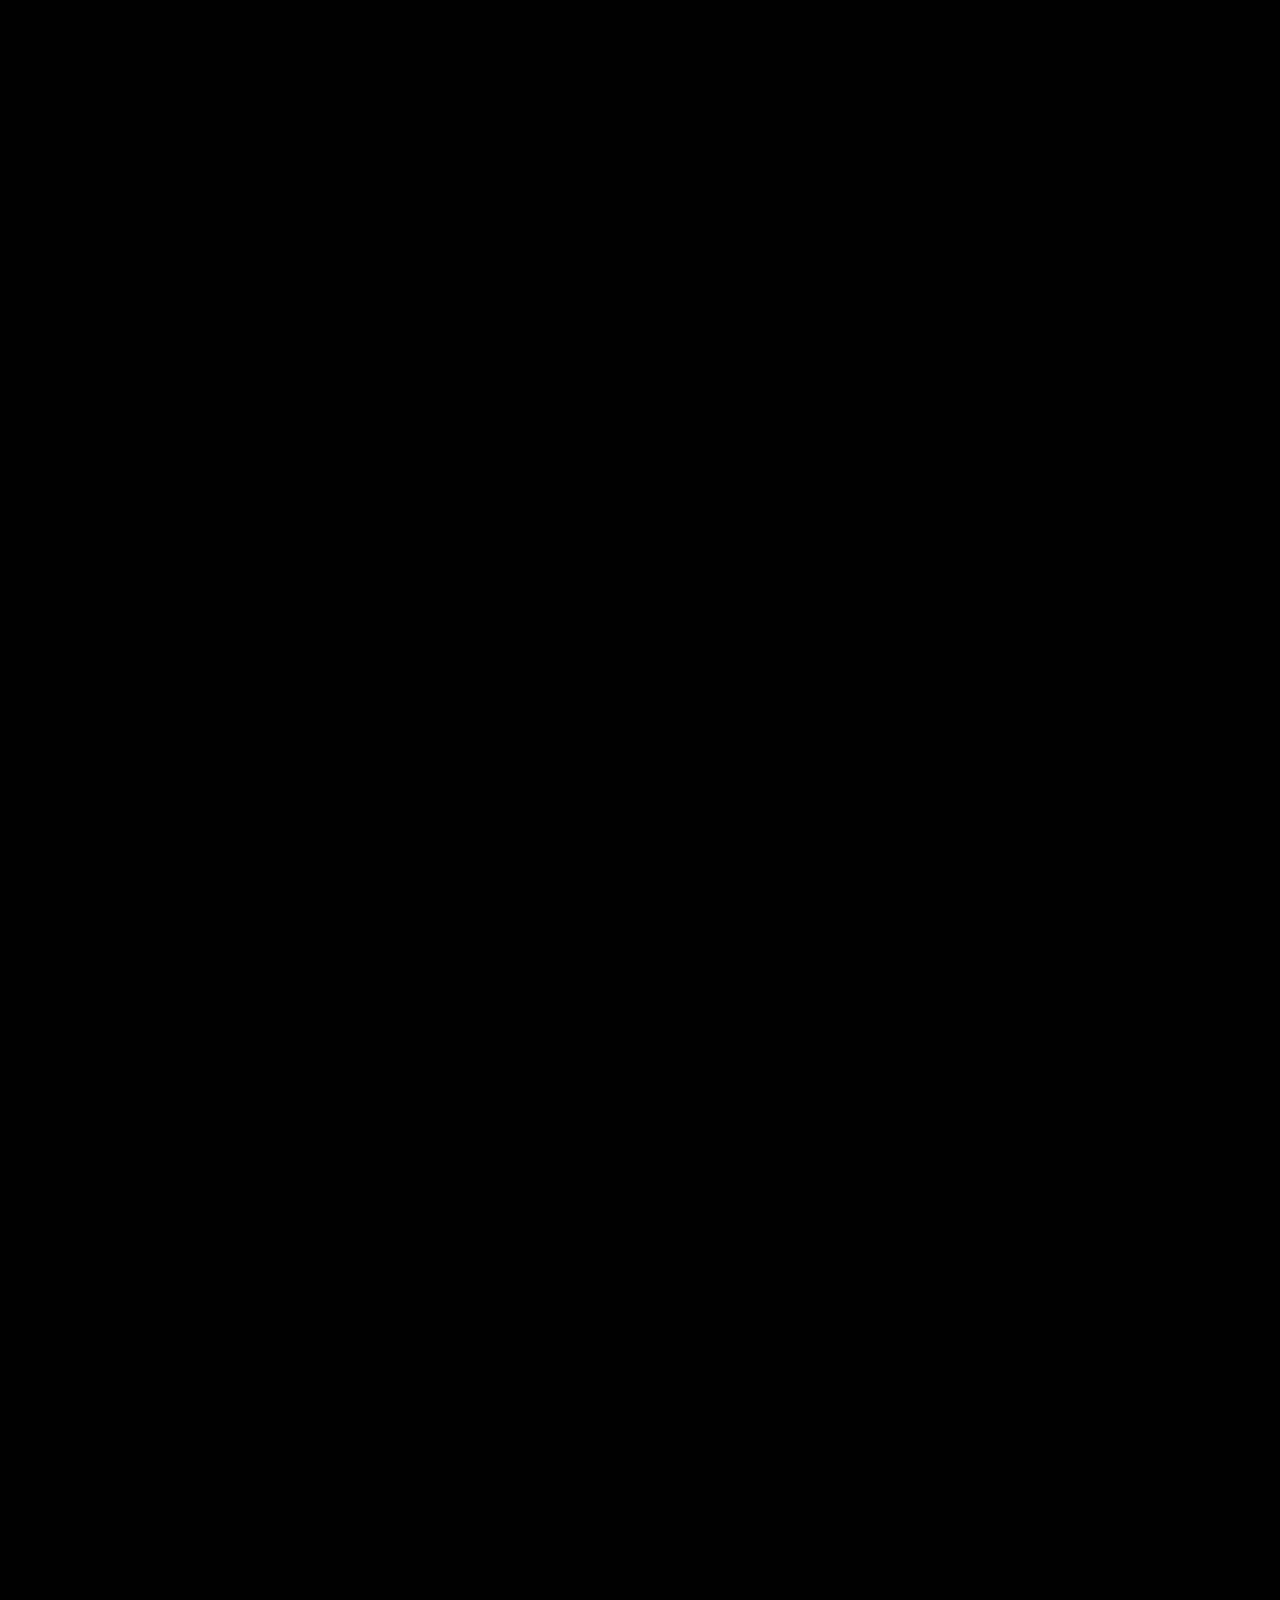
==== commit 3c8208f5: "feat: rebuild the home page Co-Authored-By: Claude Opus 5.5 <noreply@anthropic.com> Claude-Session: " ====
--- a/index.html
+++ b/index.html
@@ -1,1094 +1,614 @@
-<!DOCTYPE html>
+<!doctype html>
 <html lang="en">
 <head>
-<meta charset="UTF-8">
-<meta name="viewport" content="width=device-width, initial-scale=1.0">
-<title>Abdullah Bakr — AI/ML & Deep Learning Engineer</title>
-<link rel="preconnect" href="https://fonts.googleapis.com">
-<link href="https://fonts.googleapis.com/css2?family=DM+Mono:ital,wght@0,300;0,400;0,500;1,400&family=Bricolage+Grotesque:wght@300;400;500;600;700;800&family=DM+Sans:wght@300;400;500&display=swap" rel="stylesheet">
-<!-- Favicon: AB logo -->
-<link rel="icon" type="image/png" href="favicon_ab.png">
-<link rel="apple-touch-icon" href="favicon_ab.png">
-<link rel="stylesheet" href="style.css">
-<link rel="stylesheet" href="projects-filter.css">
+<meta charset="utf-8">
+<meta name="viewport" content="width=device-width, initial-scale=1">
+<title>Abdullah Bakr | Computer Vision & Medical Imaging Engineer</title>
+<meta name="description" content="Abdullah Bakr builds computer vision models for medical images: chest X-ray, dental X-ray and skin lesion pipelines, plus deepcsv, an open-source Python library. Based in Egypt, open to internships, junior roles and freelance work.">
+<meta name="author" content="Abdullah Bakr">
+<meta name="theme-color" content="#000000">
+<link rel="canonical" href="https://abdubakr77.github.io/">
+<meta property="og:type" content="website">
+<meta property="og:url" content="https://abdubakr77.github.io/">
+<meta property="og:title" content="Abdullah Bakr | Computer Vision & Medical Imaging Engineer">
+<meta property="og:description" content="Abdullah Bakr builds computer vision models for medical images: chest X-ray, dental X-ray and skin lesion pipelines, plus deepcsv, an open-source Python library. Based in Egypt, open to internships, junior roles and freelance work.">
+<meta property="og:image" content="https://abdubakr77.github.io/assets/img/og.png">
+<meta name="twitter:card" content="summary_large_image">
+<meta name="twitter:image" content="https://abdubakr77.github.io/assets/img/og.png">
+<link rel="icon" type="image/svg+xml" href="assets/img/favicon.svg">
+<link rel="apple-touch-icon" href="assets/img/apple-touch-icon.png">
+<link rel="preload" as="font" type="font/woff2" href="assets/fonts/inter-latin-wght-normal.woff2" crossorigin>
+<link rel="stylesheet" href="assets/css/main.css">
+<script>document.documentElement.classList.add('js');try{if(sessionStorage.getItem('pt')==='1'){document.documentElement.classList.add('pt-in');sessionStorage.removeItem('pt');}}catch(e){}</script>
+<script type="application/ld+json">
+{"@context":"https://schema.org","@type":"Person","name":"Abdullah Bakr","jobTitle":"Machine Learning Engineer, Computer Vision and Medical Imaging","email":"mailto:abdullah.bakr.official@gmail.com","url":"https://abdubakr77.github.io/","address":{"@type":"PostalAddress","addressRegion":"Monufiya","addressCountry":"EG"},"sameAs":["https://www.linkedin.com/in/abdubakr","https://github.com/abdubakr77","https://www.kaggle.com/abdullahbakr7","https://orcid.org/0009-0009-1638-4356","https://pypi.org/user/AbduBakr/"]}
+</script>
 </head>
-<body>
-
-<!-- Background layers -->
-<canvas id="particles"></canvas>
-<div class="orb o1"></div>
-<div class="orb o2"></div>
-<div class="orb o3"></div>
-
-<!-- ── INTRO SCREEN ─────────────────────────── -->
-<div id="intro-overlay">
-  <div class="intro-logo">AB<em>.</em></div>
-  <div class="intro-bar"></div>
-  <div class="intro-role">AI / ML &amp; Deep Learning Engineer</div>
+<body class="page-index">
+<a class="skip" href="#main">Skip to content</a>
+
+<!-- loader -->
+<div class="loader" id="loader" aria-hidden="true"><span class="loader__arc"></span></div>
+<!-- page transition curtain -->
+<div class="curtain" id="curtain" aria-hidden="true"></div>
+
+<!-- top bar -->
+<header class="bar" id="bar">
+  <div class="bar__clock" aria-label="Local time in Egypt"><span id="clock">00:00:00</span></div>
+  <nav class="bar__nav" aria-label="Main">
+    <a href="#top" data-nav="top" class="is-active">Home</a>
+    <div class="dd">
+      <button type="button" class="dd__btn" aria-expanded="false" aria-controls="ddMenu"><i class="dd__dot" aria-hidden="true"></i>About <svg viewBox="0 0 24 24" aria-hidden="true"><path d="M6 9l6 6 6-6"/></svg></button>
+      <div class="mega" id="ddMenu" hidden>
+        <div class="mega__main">
+          <a class="mega__big" href="projects.html">
+            <span class="mega__grid" aria-hidden="true"></span><span class="mega__px" aria-hidden="true"><i></i><i></i><i></i><i></i></span>
+            <svg class="mega__ic" viewBox="0 0 24 24" aria-hidden="true"><path d="M5 15c-1.5 1.3-2 5-2 5s3.7-.5 5-2c.7-.8.7-2.1-.1-2.9a2.2 2.2 0 0 0-2.9-.1zM12 15l-3-3a22 22 0 0 1 2-3.9A12.9 12.9 0 0 1 22 2c0 2.7-.8 7.5-6 11a22.4 22.4 0 0 1-4 2z"/><path d="M9 12H4s.6-3 2-4c1.6-1.1 5 0 5 0M12 15v5s3-.6 4-2c1.1-1.6 0-5 0-5"/></svg>
+            <b>Projects</b><small>Every build, with the code</small>
+          </a>
+          <a class="mega__big" href="experience.html">
+            <span class="mega__grid" aria-hidden="true"></span><span class="mega__px" aria-hidden="true"><i></i><i></i><i></i><i></i></span>
+            <svg class="mega__ic" viewBox="0 0 24 24" aria-hidden="true"><rect x="3" y="7" width="18" height="13" rx="2"/><path d="M8 7V5a2 2 0 0 1 2-2h4a2 2 0 0 1 2 2v2M3 13h18"/></svg>
+            <b>Experience</b><small>Roles, research and study</small>
+          </a>
+          <div class="mega__row">
+            <a class="mega__sm" href="skills.html"><span><b>Skills</b><small>Tools and methods</small></span><svg viewBox="0 0 24 24" aria-hidden="true"><path d="M22 2L11 13M22 2l-7 20-4-9-9-4z"/></svg></a>
+            <a class="mega__sm" href="achievements.html"><span><b>Achievements</b><small>Certificates and milestones</small></span><svg viewBox="0 0 24 24" aria-hidden="true"><path d="M8 21h8M12 17v4M7 4h10v5a5 5 0 0 1-10 0zM7 6H4v1a3 3 0 0 0 3 3M17 6h3v1a3 3 0 0 1-3 3"/></svg></a>
+            <a class="mega__sm" href="https://www.linkedin.com/in/abdubakr/recent-activity/all/" target="_blank" rel="noopener"><span><b>Posts</b><small>Writing on LinkedIn</small></span><svg viewBox="0 0 24 24" aria-hidden="true"><path d="M2 4h7a3 3 0 0 1 3 3v13a2 2 0 0 0-2-2H2zM22 4h-7a3 3 0 0 0-3 3v13a2 2 0 0 1 2-2h8z"/></svg></a>
+          </div>
+        </div>
+        <div class="mega__side">
+          <a class="mega__item" href="gallery.html"><span><b>Gallery</b><small>Model outputs, up close</small></span><svg viewBox="0 0 24 24" aria-hidden="true"><rect x="3" y="3" width="18" height="18" rx="2"/><circle cx="9" cy="9" r="2"/><path d="M21 15l-5-5L5 21"/></svg></a>
+          <a class="mega__item" href="resume.html"><span><b>Resume</b><small>View or download my CV</small></span><svg viewBox="0 0 24 24" aria-hidden="true"><path d="M14 3H7a2 2 0 0 0-2 2v14a2 2 0 0 0 2 2h10a2 2 0 0 0 2-2V8z"/><path d="M14 3v5h5M9 13h6M9 17h4"/></svg></a>
+          <button type="button" class="mega__item" data-open-form><span><b>Message</b><small>Send me a note</small></span><svg viewBox="0 0 24 24" aria-hidden="true"><path d="M21 12a8 8 0 0 1-11.6 7.1L3 21l1.9-6.4A8 8 0 1 1 21 12z"/></svg></button>
+        </div>
+      </div>
+    </div>
+    <a href="#work" data-nav="work">Projects</a>
+    <a href="#contact" data-nav="contact">Contact</a>
+  </nav>
+  <div class="bar__icons">
+    <a class="ib" href="resume.html" aria-label="View my resume" data-tip="Resume">
+      <svg viewBox="0 0 24 24" aria-hidden="true"><path d="M14 3H7a2 2 0 0 0-2 2v14a2 2 0 0 0 2 2h10a2 2 0 0 0 2-2V8z"/><path d="M14 3v5h5M9 13h6M9 17h4"/></svg>
+    </a>
+    <a class="ib" href="https://github.com/abdubakr77" target="_blank" rel="noopener" aria-label="GitHub" data-tip="GitHub">
+      <svg viewBox="0 0 24 24" aria-hidden="true"><path d="M9 19c-4.3 1.4-4.3-2.5-6-3m12 5v-3.5c0-1 .1-1.4-.5-2 2.8-.3 5.5-1.4 5.5-6a4.6 4.6 0 0 0-1.3-3.2 4.2 4.2 0 0 0-.1-3.2s-1.1-.3-3.5 1.3a12.3 12.3 0 0 0-6.2 0C6.5 2.8 5.4 3.1 5.4 3.1a4.2 4.2 0 0 0-.1 3.2A4.6 4.6 0 0 0 4 9.5c0 4.6 2.7 5.7 5.5 6-.6.6-.6 1.2-.5 2V21"/></svg>
+    </a>
+    <a class="ib" href="mailto:abdullah.bakr.official@gmail.com" aria-label="Email me" data-tip="Email">
+      <svg viewBox="0 0 24 24" aria-hidden="true"><rect x="3" y="5" width="18" height="14" rx="2"/><path d="M3 7l9 6 9-6"/></svg>
+    </a>
+    <button type="button" class="ib ib--menu" id="menuBtn" aria-expanded="false" aria-controls="mobileMenu" aria-label="Open menu"><span></span><span></span></button>
+  </div>
+</header>
+
+<div class="mmenu" id="mobileMenu" hidden>
+  <nav aria-label="Mobile">
+    <a href="#top">Home</a><a href="projects.html">Projects</a><a href="experience.html">Experience</a><a href="skills.html">Skills</a><a href="achievements.html">Achievements</a><a href="gallery.html">Gallery</a><a href="resume.html">Resume</a><a href="#contact">Contact</a>
+  </nav>
 </div>
 
-<!-- ── PDF MODAL ────────────────────────────── -->
-<div class="pdf-modal" id="pdfModal">
-  <div class="pdf-box">
-    <div class="pdf-hd">
-      <span class="pdf-title" id="pdfTitle">Certificate</span>
-      <div class="pdf-hd-right">
-        <a href="#" id="pdfDlLink" download class="pdf-dl">⬇ Download</a>
-        <button class="pdf-close" onclick="closePdf()">✕ Close</button>
-      </div>
-    </div>
-    <div class="pdf-frame" id="pdfFrame"></div>
-  </div>
+<a class="avail" href="#contact" aria-label="Available for opportunity, go to contact"><span>Available for opportunity</span></a>
+<main id="main">
+
+<!-- ================= HERO ================= -->
+<section class="hero" id="top" aria-label="Introduction">
+  <div class="hero__bg" aria-hidden="true">
+    <div class="dots"></div>
+    <div class="spot">
+      <div class="spot__side spot__side--l"><i class="s1"></i><i class="s2"></i><i class="s3"></i></div>
+      <div class="spot__side spot__side--r"><i class="s1"></i><i class="s2"></i><i class="s3"></i></div>
+    </div>
+  </div>
+
+  <div class="hero__stage">
+    <h1 class="sr-only">Abdullah Bakr, Computer Vision Engineer</h1>
+    <div class="hero__title">
+      <div class="hrow hrow--1">
+        <p class="hero__note hero__note--tl" data-h>Hi, I'm Abdullah Bakr. I&nbsp;build vision models that read medical images.</p>
+        <div class="hrow__line">
+          <a class="float-ic float-ic--gh" href="https://github.com/abdubakr77" target="_blank" rel="noopener" aria-label="GitHub" data-h>
+      <svg viewBox="0 0 24 24" aria-hidden="true"><path d="M9 19c-4.3 1.4-4.3-2.5-6-3m12 5v-3.5c0-1 .1-1.4-.5-2 2.8-.3 5.5-1.4 5.5-6a4.6 4.6 0 0 0-1.3-3.2 4.2 4.2 0 0 0-.1-3.2s-1.1-.3-3.5 1.3a12.3 12.3 0 0 0-6.2 0C6.5 2.8 5.4 3.1 5.4 3.1a4.2 4.2 0 0 0-.1 3.2A4.6 4.6 0 0 0 4 9.5c0 4.6 2.7 5.7 5.5 6-.6.6-.6 1.2-.5 2V21"/></svg>
+    </a>
+          <span class="hl hl--1" aria-hidden="true"><span class="hl__in shiny" data-h>COMPUTER</span></span>
+        </div>
+      </div>
+      <div class="hrow hrow--2">
+        <div class="hrow__line">
+          <a class="float-ic float-ic--li" href="https://www.linkedin.com/in/abdubakr" target="_blank" rel="noopener" aria-label="LinkedIn" data-h>
+      <svg viewBox="0 0 24 24" aria-hidden="true"><path d="M16 8a6 6 0 0 1 6 6v7h-4v-7a2 2 0 0 0-4 0v7h-4v-7a6 6 0 0 1 6-6zM2 9h4v12H2zM4 2a2 2 0 1 1 0 4 2 2 0 0 1 0-4z"/></svg>
+    </a>
+          <a class="float-ic float-ic--kg" href="https://www.kaggle.com/abdullahbakr7" target="_blank" rel="noopener" aria-label="Kaggle" data-h>
+      <svg viewBox="0 0 24 24" aria-hidden="true"><path class="fill" d="M18.8 23.6c-.02.24-.15.36-.38.36h-3.03c-.18 0-.34-.08-.47-.25l-5-6.37-1.4 1.32v4.92c0 .25-.12.38-.37.38H5.8c-.25 0-.37-.13-.37-.38V.4c0-.25.12-.38.37-.38h2.34c.25 0 .37.13.37.38v14.11l6-6.07c.15-.15.31-.23.47-.23h3.13c.2 0 .32.08.37.25.04.2.02.33-.07.4l-6.33 6.13 6.6 8.2c.1.1.13.23.08.38z"/></svg>
+    </a>
+          <span class="hl hl--2" aria-hidden="true"><span class="hl__in shiny" data-h><span>VI</span><span class="glyph glyph--scan" aria-hidden="true">
+        <svg viewBox="0 0 100 100"><path class="g-stroke" d="M18 34V24a6 6 0 0 1 6-6h10M66 18h10a6 6 0 0 1 6 6v10M82 66v10a6 6 0 0 1-6 6H66M34 82H24a6 6 0 0 1-6-6V66"/><path class="g-eye" d="M22 50s10-16 28-16 28 16 28 16-10 16-28 16-28-16-28-16z"/><circle class="g-pupil" cx="50" cy="50" r="8"/><line class="g-scanline" x1="24" y1="50" x2="76" y2="50"/></svg>
+      </span><span>SION</span></span></span>
+        </div>
+      </div>
+      <div class="hrow hrow--3">
+        <div class="hrow__line">
+          <span class="hl hl--3" aria-hidden="true"><span class="hl__in shiny" data-h><span>EN</span><span class="glyph glyph--tooth" aria-hidden="true">
+        <svg viewBox="0 0 100 100"><path class="t-body" d="M50 22c-6-6-16-8-24-4-9 5-11 17-8 28 2 8 5 13 6 22 1 8 3 16 9 16 6 0 6-10 8-17 2-6 6-6 9-6s7 0 9 6c2 7 2 17 8 17 6 0 8-8 9-16 1-9 4-14 6-22 3-11 1-23-8-28-8-4-18-2-24 4z"/><g class="t-eyes"><rect x="36" y="40" width="8" height="12" rx="4"/><rect x="56" y="40" width="8" height="12" rx="4"/></g></svg>
+      </span><span>GINEER</span></span></span>
+        </div>
+        <p class="hero__note hero__note--br" data-h>Open to internships, junior roles and freelance work, remote or hybrid.</p>
+      </div>
+    </div>
+
+    <div class="hero__foot" data-h>
+      <span class="hero__line" aria-hidden="true"></span>
+      <span class="hero__loc">Monufiya, EG &middot; 2026</span>
+      <a class="round-btn" href="#focus" aria-label="Scroll to content">
+        <svg viewBox="0 0 24 24" aria-hidden="true"><path d="M7 7l10 10M17 8v9H8"/></svg>
+      </a>
+    </div>
+  </div>
+</section>
+
+<!-- ================= CORE FOCUS ================= -->
+<section class="focus" id="focus" aria-labelledby="focus-h">
+  <div class="focus__box" data-rv>
+    <span class="corner corner--tl"></span><span class="corner corner--tr"></span><span class="corner corner--bl"></span><span class="corner corner--br"></span>
+    <div class="focus__top">
+      <p class="tag tag--red">Core focus</p>
+      <p class="focus__role">Computer vision &amp; medical imaging engineer</p>
+    </div>
+    <h2 id="focus-h" class="focus__quote"><span class="q">"</span><b>Medical imaging.</b> <span class="dim">Computer vision.</span><br><em>models you can check</em><span class="q">."</span></h2>
+    <div class="focus__grid">
+      <p class="focus__lead">I train models that find what matters in an X-ray or a skin photo, and I show <em>where they look</em> so a person can verify them.</p>
+      <div>
+        <h3>Scope</h3>
+        <p>Detection, segmentation and classification on chest and dental X-rays, breast ultrasound and skin images, from data cleaning to a working app.</p>
+        <p class="focus__red">From notebooks to usable tools.</p>
+      </div>
+      <div>
+        <h3>How I work</h3>
+        <p>Patient-level and lesion-level splits with no leakage, metrics on held-out data, and Grad-CAM checks on what the model is looking at.</p>
+        <p class="sig" aria-label="Signature: Abdullah">Abdullah</p>
+      </div>
+    </div>
+  </div>
+</section>
+
+<!-- ================= STATS ================= -->
+<section class="stats" aria-labelledby="stats-h">
+  <div class="stats__inner">
+    <p class="pill-tag"><span class="dot"></span>Professional statistics</p>
+    <h2 id="stats-h" class="stats__text" data-type>Images that speak. Models that explain. Code that ships. One engineer and the numbers behind the work.</h2>
+    <dl class="stats__bar">
+      <div><dt>Mean AUC</dt><dd><span class="count" data-to="0.8495" data-dec="4">0.8495</span></dd></div>
+      <div><dt>PyPI downloads</dt><dd><span class="count" data-to="17500" data-dec="0">17,500</span><small>+</small></dd></div>
+      <div><dt>Public projects</dt><dd><span class="count" data-to="17" data-dec="0">17</span></dd></div>
+      <div><dt>Kaggle</dt><dd>Expert<small> notebooks</small></dd></div>
+    </dl>
+  </div>
+</section>
+
+<!-- ================= STORY: expanding card ================= -->
+<section class="story" id="story" aria-labelledby="story-h">
+  <div class="story__pin">
+    <div class="story__intro">
+      <div class="story__btns"><span class="pill-btn">About me</span><span class="round-btn round-btn--light" aria-hidden="true"><svg viewBox="0 0 24 24"><path d="M7 17L17 7M8 7h9v9"/></svg></span></div>
+      <div class="story__hints"><span><svg viewBox="0 0 24 24" aria-hidden="true"><path d="M12 5v14M6 13l6 6 6-6"/></svg>Scroll to explore</span><span>My short story</span></div>
+    </div>
+    <div class="story__card">
+      <div class="marquee marquee--big" aria-hidden="true">
+        <div class="marquee__track">
+          <span>COMPUTER VISION</span><i class="spark"></i><span>MEDICAL IMAGING</span><i class="spark"></i><span>ML ENGINEER</span><i class="spark"></i>
+          <span>COMPUTER VISION</span><i class="spark"></i><span>MEDICAL IMAGING</span><i class="spark"></i><span>ML ENGINEER</span><i class="spark"></i>
+        </div>
+      </div>
+      <h2 id="story-h" class="sr-only">My short story</h2>
+    </div>
+  </div>
+
+  <div class="story__body">
+    <figure class="xray" id="xray">
+      <div class="xray__frame">
+        <img class="xray__raw" src="assets/img/cxr-raw.webp" alt="Chest X-ray from the NIH ChestX-ray14 test set" width="1000" height="1000" loading="lazy">
+        <img class="xray__cam" src="assets/img/cam-effusion.webp" alt="" width="1000" height="1000" loading="lazy">
+        <span class="xray__ov xray__ov--tl">NIH ChestX-ray14 &middot; test image</span>
+        <span class="xray__ov xray__ov--tr">Swin V2-B &middot; Grad-CAM++</span>
+        <span class="xray__ov xray__ov--bl">Truth: effusion</span>
+        <span class="xray__ov xray__ov--br" id="xrayPct">attention 0%</span>
+      </div>
+      <figcaption>Scroll to fade in where my chest X-ray model looks when it predicts effusion.</figcaption>
+    </figure>
+
+    <div class="about2">
+      <h3 class="about2__h">Building vision models<br>where medicine meets machine learning.</h3>
+      <p class="about2__p words words--blur">I'm a second-year Information Systems student in Egypt and a machine learning engineer focused on computer vision. Most of my work is on medical images: chest and dental X-rays, breast ultrasound and skin lesions. I spend a lot of time on the parts that make a number believable, then I turn working models into things people can use, like a dental X-ray app or the deepcsv library.</p>
+    </div>
+
+    <div class="stack" id="stack">
+      <p class="stack__label">Tech stack &amp; ecosystem</p>
+      <div class="marquee marquee--logos" data-dir="-1"><div class="marquee__track" id="logosA"></div></div>
+      <div class="marquee marquee--logos" data-dir="1"><div class="marquee__track" id="logosB"></div></div>
+    </div>
+  </div>
+</section>
+
+<!-- ================= EXPERTISE: 3D cubes ================= -->
+<section class="expertise" id="expertise" aria-label="Expertise">
+  <article class="feat" data-cube="1" data-glow="#d4a514,#6d3fc0,#1f8a4c,#d06a1d">
+    <div class="feat__sticky">
+      <div class="feat__cube-wrap"><span class="feat__glow" aria-hidden="true"></span><span class="feat__ring" aria-hidden="true"><i></i><i></i><i></i></span><div class="cube-float"><div class="cube-tilt"><div class="cube-spin"><div class="cube" aria-hidden="true">
+        <div class="cube__f f1 c-yellow"><span class="ico ico-xray"></span><b>X-RAY</b></div>
+        <div class="cube__f f2 c-purple"><span class="ico ico-scan"></span><b>SCAN</b></div>
+        <div class="cube__f f3 c-red"><span class="ico ico-heart"></span><b>CLINIC</b></div>
+        <div class="cube__f f4 c-green"><span class="ico ico-data"></span><b>DATA</b></div>
+        <div class="cube__f f5 c-blue"><span class="ico ico-net"></span><b>NN</b></div>
+        <div class="cube__f f6 c-orange"><span class="ico ico-eye"></span><b>CAM</b></div>
+      </div></div></div></div><div class="cube__shadow"></div></div>
+      <div class="feat__text">
+        <p class="feat__num">Feature &mdash; 01 <span class="feat__bar"><i></i></span></p>
+        <h2>MEDICAL<br>IMAGING</h2>
+        <p>Chest and dental X-rays, breast ultrasound and skin lesions. Multi-label classification across 14 thoracic diseases, tooth-level dental analysis, and attention maps that show what the model used.</p>
+        <ul class="chips"><li>Grad-CAM++</li><li>Patient-level splits</li><li>NIH ChestX-ray14</li><li>DENTEX 2023</li><li>Focal loss</li><li>Multi-label</li></ul>
+      </div>
+    </div>
+  </article>
+
+  <article class="feat feat--flip" data-cube="2" data-glow="#2a5bc7,#b42f2f,#13879a,#6d3fc0">
+    <div class="feat__sticky">
+      <div class="feat__cube-wrap"><span class="feat__glow" aria-hidden="true"></span><span class="feat__ring" aria-hidden="true"><i></i><i></i><i></i></span><div class="cube-float"><div class="cube-tilt"><div class="cube-spin"><div class="cube" aria-hidden="true">
+        <div class="cube__f f1 c-blue"><span class="ico ico-box"></span><b>BOX</b></div>
+        <div class="cube__f f2 c-red"><span class="ico ico-mask"></span><b>MASK</b></div>
+        <div class="cube__f f3 c-teal"><span class="ico ico-layers"></span><b>STAGE</b></div>
+        <div class="cube__f f4 c-purple"><span class="ico ico-target"></span><b>DETECT</b></div>
+        <div class="cube__f f5 c-yellow"><span class="ico ico-code"></span><b>CODE</b></div>
+        <div class="cube__f f6 c-green"><span class="ico ico-drone"></span><b>DRONE</b></div>
+      </div></div></div></div><div class="cube__shadow"></div></div>
+      <div class="feat__text">
+        <p class="feat__num">Feature &mdash; 02 <span class="feat__bar"><i></i></span></p>
+        <h2>DETECTION &amp;<br>SEGMENTATION</h2>
+        <p>Multi-stage pipelines where each model hands off to the next: YOLO finds the region, a Swin or ResNet classifier makes the call. Built for dental X-rays, skin lesions and drones in the wild.</p>
+        <ul class="chips"><li>Ultralytics YOLO</li><li>Segmentation</li><li>Swin Transformer</li><li>Two-stage pipelines</li><li>Albumentations</li><li>Test-time augmentation</li></ul>
+      </div>
+    </div>
+  </article>
+
+  <article class="feat" data-cube="3" data-glow="#1f8a4c,#2a5bc7,#d06a1d,#d4a514">
+    <div class="feat__sticky">
+      <div class="feat__cube-wrap"><span class="feat__glow" aria-hidden="true"></span><span class="feat__ring" aria-hidden="true"><i></i><i></i><i></i></span><div class="cube-float"><div class="cube-tilt"><div class="cube-spin"><div class="cube" aria-hidden="true">
+        <div class="cube__f f1 c-green"><span class="ico ico-doc"></span><b>PAPER</b></div>
+        <div class="cube__f f2 c-blue"><span class="ico ico-pkg"></span><b>PYPI</b></div>
+        <div class="cube__f f3 c-yellow"><span class="ico ico-bulb"></span><b>IDEA</b></div>
+        <div class="cube__f f4 c-red"><span class="ico ico-chart"></span><b>BENCH</b></div>
+        <div class="cube__f f5 c-purple"><span class="ico ico-trophy"></span><b>KAGGLE</b></div>
+        <div class="cube__f f6 c-orange"><span class="ico ico-git"></span><b>OPEN</b></div>
+      </div></div></div></div><div class="cube__shadow"></div></div>
+      <div class="feat__text">
+        <p class="feat__num">Feature &mdash; 03 <span class="feat__bar"><i></i></span></p>
+        <h2>RESEARCH &amp;<br>OPEN SOURCE</h2>
+        <p>A first-author preprint benchmarking six architectures, an open-source library with 17,500+ downloads, public Kaggle notebooks, and 5+ ML challenges I designed and published on Shipd.</p>
+        <ul class="chips"><li>Benchmarking</li><li>Research writing</li><li>PyPI packaging</li><li>Kaggle Expert</li><li>Challenge design</li><li>Reproducibility</li></ul>
+      </div>
+    </div>
+  </article>
+</section>
+
+<!-- ================= WORK ================= -->
+<section class="discover" aria-labelledby="disc-h">
+  <h2 id="disc-h" class="discover__t words">Discover my latest work and the models behind it</h2>
+  <p class="discover__s">Scroll to explore<svg viewBox="0 0 24 24" aria-hidden="true"><path d="M6 9l6 6 6-6"/></svg></p>
+</section>
+
+<section class="work" id="work" aria-label="Selected projects">
+  <div class="work__pin">
+    <div class="work__bgs" aria-hidden="true" id="workBgs"></div>
+    <div class="work__band">
+      <ol class="work__rows" id="workRows"></ol>
+    </div>
+    <div class="work__page" aria-hidden="true"><span>Page</span><i><b id="workBar"></b></i><span id="workNum">1 / 6</span></div>
+  </div>
+  <!-- mobile / no-js list is generated into the same rows -->
+</section>
+
+<div class="work__more">
+  <a class="round-btn round-btn--light" href="https://github.com/abdubakr77" target="_blank" rel="noopener" aria-label="GitHub profile"><svg viewBox="0 0 24 24" aria-hidden="true"><path d="M9 19c-4.3 1.4-4.3-2.5-6-3m12 5v-3.5c0-1 .1-1.4-.5-2 2.8-.3 5.5-1.4 5.5-6a4.6 4.6 0 0 0-1.3-3.2 4.2 4.2 0 0 0-.1-3.2s-1.1-.3-3.5 1.3a12.3 12.3 0 0 0-6.2 0C6.5 2.8 5.4 3.1 5.4 3.1a4.2 4.2 0 0 0-.1 3.2A4.6 4.6 0 0 0 4 9.5c0 4.6 2.7 5.7 5.5 6-.6.6-.6 1.2-.5 2V21"/></svg></a>
+  <a class="pill-btn pill-btn--light" href="#more">More projects</a>
+  <a class="round-btn round-btn--light" href="https://www.kaggle.com/abdullahbakr7" target="_blank" rel="noopener" aria-label="Kaggle notebooks"><svg viewBox="0 0 24 24" aria-hidden="true"><path d="M7 17L17 7M8 7h9v9"/></svg></a>
 </div>
 
-<!-- ── CV MODAL ─────────────────────────────── -->
-<div class="cv-modal" id="cvModal">
-  <div class="cv-box">
-    <div class="cv-hd">
-      <span class="cv-title">Abdullah Bakr — CV</span>
-      <div class="cv-hd-right">
-        <a href="Abdullah_Bakr_CV.pdf" download="Abdullah_Bakr_CV.pdf" class="pdf-dl">⬇ Download</a>
-        <button class="pdf-close" onclick="closeCV()">✕ Close</button>
-      </div>
-    </div>
-    <div class="cv-frame">
-      <iframe src="Abdullah_Bakr_CV.pdf" title="Abdullah Bakr CV"></iframe>
-    </div>
-  </div>
-</div>
-
-<!-- ── NAV ──────────────────────────────────── -->
-<nav>
-  <a href="#hero" class="nav-logo">AB<em>.</em></a>
-  <ul class="nav-links">
-    <li><a href="#about">About</a></li>
-    <li><a href="#projects">Projects</a></li>
-    <li><a href="#background">Background</a></li>
-    <li><a href="#skills">Skills</a></li>
-    <li><a href="#contact">Contact</a></li>
+<!-- ================= JOURNEY ================= -->
+<section class="journey" id="journey" aria-labelledby="journey-h">
+  <div class="journey__head">
+    <h2 id="journey-h" class="shiny-static">Professional Journey</h2>
+    <p>A timeline of my roles, research and study so far.</p>
+  </div>
+  <div class="journey__pin">
+    <div class="journey__track" id="journeyTrack">
+      <div class="journey__line"><i id="journeyProgress"></i></div>
+      <article class="jn jn--down">
+        <span class="jn__dot"></span>
+        <h3 class="jn__role">B.Sc. Information Systems</h3>
+        <div class="jn__card">
+          <p class="jn__date">Sep 2025 &ndash; Jun 2029</p>
+          <h4>Science Valley Academy</h4>
+          <p>Second year, grade Very Good. Software development, databases and systems design, alongside my ML work.</p>
+        </div>
+      </article>
+      <article class="jn jn--up">
+        <span class="jn__dot"></span>
+        <h3 class="jn__role">Research collaborator</h3>
+        <div class="jn__card">
+          <p class="jn__date">2026</p>
+          <h4>Chest X-ray study with Dr. Ashraf Ullah</h4>
+          <p>First author and sole implementer of a Swin Transformer V2-B study on NIH ChestX-ray14, now a preprint on Research Square.</p>
+          <a class="mini-link" href="https://www.researchsquare.com/article/rs-10932750/latest" target="_blank" rel="noopener">Read the preprint</a>
+        </div>
+      </article>
+      <article class="jn jn--down">
+        <span class="jn__dot"></span>
+        <h3 class="jn__role">ML engineering intern</h3>
+        <div class="jn__card">
+          <p class="jn__date">Jul &ndash; Sep 2026</p>
+          <h4>FlyRank AI, remote</h4>
+          <p>Selected from 20,000+ applicants. Finished the full assignment track and a capstone on Google search ranking and discoverability, accepted by the lead mentor.</p>
+          <a class="mini-link" href="https://github.com/abdubakr77/flyrank-ml-internship" target="_blank" rel="noopener">Internship workspace</a>
+        </div>
+      </article>
+      <article class="jn jn--up">
+        <span class="jn__dot"></span>
+        <h3 class="jn__role">ML engineer, freelance</h3>
+        <div class="jn__card">
+          <p class="jn__date">2026 &ndash; now</p>
+          <h4>Shipd, remote</h4>
+          <p>Solved 50+ ML challenges end to end. Designed and published 5+ original challenges, each with a deterministic dataset pipeline and reproducible public and private splits.</p>
+        </div>
+      </article>
+      <article class="jn jn--down">
+        <span class="jn__dot"></span>
+        <h3 class="jn__role">Open source &amp; community</h3>
+        <div class="jn__card">
+          <p class="jn__date">2026</p>
+          <h4>deepcsv, Kaggle, LinkedIn</h4>
+          <p>Maintainer of deepcsv (17,500+ downloads), Kaggle Notebooks Expert, and #8 in Egypt among AI and ML creators on Favikon (June 2026), writing for 14K+ followers.</p>
+        </div>
+      </article>
+    </div>
+  </div>
+</section>
+
+<!-- ================= TESTIMONIALS ================= -->
+<section class="voices" aria-labelledby="voices-h">
+  <h2 id="voices-h" class="sr-only">What people say</h2>
+  <figure class="voice" data-rv>
+    <blockquote><p>He is a hardworking and consistent professional. We collaborated on a research paper together, and it was a pleasure working with him. He completed his part of the work within the given deadline. Abdullah has excellent programming skills in both Machine Learning and Deep Learning.</p></blockquote>
+    <figcaption><a href="https://www.linkedin.com/in/dr-ashraf-ullah-96b9aaa3/" target="_blank" rel="noopener">Dr. Ashraf Ullah</a><span>Research collaborator</span></figcaption>
+  </figure>
+  <figure class="voice" data-rv>
+    <blockquote><p>We recently collaborated on a Kaggle competition where we joined in the final 10 days, and his dedication was key to our success. &hellip; He took the lead on building robust ML pipelines and fine-tuning hyperparameter spaces using Optuna.</p></blockquote>
+    <figcaption><a href="https://www.linkedin.com/in/hozaifa-mohamed-708355259/" target="_blank" rel="noopener">Hozaifa Mohamed</a><span>Competition teammate</span></figcaption>
+  </figure>
+</section>
+
+<!-- ================= CERTIFICATES ================= -->
+<section class="certs" id="certs" aria-labelledby="certs-h">
+  <div class="certs__head" data-rv>
+    <p class="tag">Certifications &amp; achievements</p>
+    <h2 id="certs-h" class="shiny-static">Learning that goes on the record.</h2>
+    <p>Courses and programs in deep learning, computer vision and cloud AI.</p>
+  </div>
+  <div class="cgrid" id="cgrid">
+    <button type="button" class="ccard" data-cert="assets/img/certs/Completion_Certificate_Deep_Learning_CV.webp" data-title="Deep Learning for Computer Vision, ITI, MaharaTech">
+      <span class="ccard__in"><span class="ccard__img"><img width="1600" height="1170" src="assets/img/certs/Completion_Certificate_Deep_Learning_CV.webp" alt="Deep Learning for Computer Vision certificate" loading="lazy"></span>
+      <span class="ccard__meta"><b>Deep Learning for Computer Vision</b><small>ITI, MaharaTech</small><i class="ccard__go" aria-hidden="true"><svg viewBox="0 0 24 24"><path d="M7 17L17 7M8 7h9v9"/></svg></i></span>
+      <span class="ccard__shine" aria-hidden="true"></span></span>
+    </button>
+    <button type="button" class="ccard" data-cert="assets/img/certs/AWS_AI_Practitioner_Challenge.webp" data-title="AWS AI Practitioner Challenge, Udacity" data-verify="https://www.udacity.com/certificate/e/6e93ba3c-28a5-11f1-bd20-3fb9ced1e7dc">
+      <span class="ccard__in"><span class="ccard__img"><img width="1600" height="1236" src="assets/img/certs/AWS_AI_Practitioner_Challenge.webp" alt="AWS AI Practitioner Challenge certificate" loading="lazy"></span>
+      <span class="ccard__meta"><b>AWS AI Practitioner Challenge</b><small>Udacity</small><i class="ccard__go" aria-hidden="true"><svg viewBox="0 0 24 24"><path d="M7 17L17 7M8 7h9v9"/></svg></i></span>
+      <span class="ccard__shine" aria-hidden="true"></span></span>
+    </button>
+    <button type="button" class="ccard" data-cert="assets/img/certs/introduction-to-modern-ai.webp" data-title="Introduction to Modern AI, Cisco Networking Academy">
+      <span class="ccard__in"><span class="ccard__img"><img width="1600" height="1236" src="assets/img/certs/introduction-to-modern-ai.webp" alt="Introduction to Modern AI certificate" loading="lazy"></span>
+      <span class="ccard__meta"><b>Introduction to Modern AI</b><small>Cisco Networking Academy</small><i class="ccard__go" aria-hidden="true"><svg viewBox="0 0 24 24"><path d="M7 17L17 7M8 7h9v9"/></svg></i></span>
+      <span class="ccard__shine" aria-hidden="true"></span></span>
+    </button>
+    <button type="button" class="ccard" data-cert="assets/img/certs/Python_Programming_Basics.webp" data-title="Python Programming Basics, ITI, MaharaTech">
+      <span class="ccard__in"><span class="ccard__img"><img width="1600" height="1171" src="assets/img/certs/Python_Programming_Basics.webp" alt="Python Programming Basics certificate" loading="lazy"></span>
+      <span class="ccard__meta"><b>Python Programming Basics</b><small>ITI, MaharaTech</small><i class="ccard__go" aria-hidden="true"><svg viewBox="0 0 24 24"><path d="M7 17L17 7M8 7h9v9"/></svg></i></span>
+      <span class="ccard__shine" aria-hidden="true"></span></span>
+    </button>
+    <button type="button" class="ccard" data-cert="assets/img/certs/AI_for_Everyone_AI4E_.webp" data-title="AI for Everyone (AI4E), ITI, MaharaTech">
+      <span class="ccard__in"><span class="ccard__img"><img width="1600" height="1171" src="assets/img/certs/AI_for_Everyone_AI4E_.webp" alt="AI for Everyone (AI4E) certificate" loading="lazy"></span>
+      <span class="ccard__meta"><b>AI for Everyone (AI4E)</b><small>ITI, MaharaTech</small><i class="ccard__go" aria-hidden="true"><svg viewBox="0 0 24 24"><path d="M7 17L17 7M8 7h9v9"/></svg></i></span>
+      <span class="ccard__shine" aria-hidden="true"></span></span>
+    </button>
+    <button type="button" class="ccard" data-cert="assets/img/certs/Boost_Productivity_AI_Google.webp" data-title="Boost Your Productivity with AI, Google, Maharat">
+      <span class="ccard__in"><span class="ccard__img"><img width="1600" height="1130" src="assets/img/certs/Boost_Productivity_AI_Google.webp" alt="Boost Your Productivity with AI certificate" loading="lazy"></span>
+      <span class="ccard__meta"><b>Boost Your Productivity with AI</b><small>Google, Maharat</small><i class="ccard__go" aria-hidden="true"><svg viewBox="0 0 24 24"><path d="M7 17L17 7M8 7h9v9"/></svg></i></span>
+      <span class="ccard__shine" aria-hidden="true"></span></span>
+    </button>
+  </div>
+  <div class="certs__foot" data-rv>
+    <button type="button" class="pill-btn pill-btn--light pill-btn--sm" id="allCerts">View all 11 certificates <svg viewBox="0 0 24 24" aria-hidden="true"><path d="M5 12h14M13 6l6 6-6 6"/></svg></button>
+    <a class="pill-btn pill-btn--ghost pill-btn--sm" href="achievements.html">Achievements page</a>
+  </div>
+</section>
+
+<!-- ================= ECOSYSTEM CARDS ================= -->
+<section class="eco" aria-label="Profiles">
+  <article class="eco__card eco--gh">
+    <div class="eco__top"><p class="eco__tag"><svg viewBox="0 0 24 24" aria-hidden="true"><path d="M9 19c-4.3 1.4-4.3-2.5-6-3m12 5v-3.5c0-1 .1-1.4-.5-2 2.8-.3 5.5-1.4 5.5-6a4.6 4.6 0 0 0-1.3-3.2 4.2 4.2 0 0 0-.1-3.2s-1.1-.3-3.5 1.3a12.3 12.3 0 0 0-6.2 0C6.5 2.8 5.4 3.1 5.4 3.1a4.2 4.2 0 0 0-.1 3.2A4.6 4.6 0 0 0 4 9.5c0 4.6 2.7 5.7 5.5 6-.6.6-.6 1.2-.5 2V21"/></svg>GitHub ecosystem</p>
+      <a class="eco__go" href="https://github.com/abdubakr77" target="_blank" rel="noopener" aria-label="Open GitHub profile"><svg viewBox="0 0 24 24" aria-hidden="true"><path d="M15 3h6v6M9 21H3v-6M21 3l-7 7M3 21l7-7"/></svg></a></div>
+    <div class="eco__main">
+      <h3>Vision work,<br>now <span>open source.</span></h3>
+      <p>Every project on this page has public code: notebooks, training scripts and READMEs with the real numbers.</p>
+    </div>
+    <dl class="eco__stats"><div><dt>Public repos</dt><dd id="ghRepos">25</dd></div><div><dt>Followers</dt><dd id="ghFollowers">13</dd></div><div><dt>Since</dt><dd id="ghSince">2025</dd></div></dl>
+  </article>
+  <article class="eco__card eco--kg">
+    <div class="eco__top"><p class="eco__tag"><svg viewBox="0 0 24 24" aria-hidden="true"><path d="M3 12h4l3-8 4 16 3-8h4"/></svg>Kaggle</p>
+      <a class="eco__go" href="https://www.kaggle.com/abdullahbakr7" target="_blank" rel="noopener" aria-label="Open Kaggle profile"><svg viewBox="0 0 24 24" aria-hidden="true"><path d="M15 3h6v6M9 21H3v-6M21 3l-7 7M3 21l7-7"/></svg></a></div>
+    <div class="eco__main">
+      <h3>Notebooks<br>people <span>actually read.</span></h3>
+      <p>Public notebooks for my medical imaging, detection and classification projects, each one runnable end to end.</p>
+    </div>
+    <dl class="eco__stats"><div><dt>Tier</dt><dd>Expert</dd></div><div><dt>Category</dt><dd>Notebooks</dd></div><div><dt>Linked here</dt><dd>12</dd></div></dl>
+  </article>
+  <article class="eco__card eco--py">
+    <div class="eco__top"><p class="eco__tag"><svg viewBox="0 0 24 24" aria-hidden="true"><path d="M21 8l-9-5-9 5 9 5 9-5zM3 8v8l9 5 9-5V8M12 13v8"/></svg>PyPI profile &middot; AbduBakr</p>
+      <a class="eco__go" href="https://pypi.org/user/AbduBakr/" target="_blank" rel="noopener" aria-label="Open my PyPI profile"><svg viewBox="0 0 24 24" aria-hidden="true"><path d="M15 3h6v6M9 21H3v-6M21 3l-7 7M3 21l7-7"/></svg></a></div>
+    <div class="eco__main">
+      <h3>Packages people<br><span>pip install.</span></h3>
+      <p>Publishing on PyPI since March 2026, with <span id="pypiRel2">26</span> releases so far, from 0.1.0 to the current version.</p>
+    </div>
+    <dl class="eco__stats"><div><dt>Packages</dt><dd>1</dd></div><div><dt>Total downloads</dt><dd>17.5K+</dd></div><div><dt>Releases</dt><dd id="pypiRel">26</dd></div><div><dt>Latest</dt><dd id="pypiVer">0.8.0</dd></div></dl>
+  </article>
+</section>
+
+<!-- ================= BOX ================= -->
+<section class="boxsec" aria-labelledby="box-h">
+  <h2 id="box-h" class="boxsec__h"><span>TRAINING</span><em>models that see.</em></h2>
+  <div class="boxsec__scene" aria-hidden="true">
+    <div class="role-pill" id="rolePill"><span class="role-pill__ic"><svg viewBox="0 0 24 24"><path d="M2 12s4-7 10-7 10 7 10 7-4 7-10 7-10-7-10-7z"/><circle cx="12" cy="12" r="3"/></svg></span><span><b id="roleT">Computer Vision Engineer</b><small id="roleS">Detection, segmentation, classification</small></span></div>
+    <div class="openbox">
+      <div class="openbox__back"></div>
+      <div class="openbox__flap openbox__flap--l"></div>
+      <div class="openbox__flap openbox__flap--r"></div>
+      <div class="openbox__front"></div>
+    </div>
+  </div>
+</section>
+
+<!-- ================= GALLERY ZOOM ================= -->
+<section class="gallery" aria-labelledby="gal-h">
+  <div class="gallery__head">
+    <h2 id="gal-h">Model outputs</h2>
+    <p>Real predictions from my own runs: boxes, masks and attention maps.</p>
+  </div>
+  <div class="gallery__pin">
+    <div class="gz" id="gz">
+      <img class="gz__img" src="assets/img/dental-hires.webp" srcset="assets/img/dental-1600.webp 1600w, assets/img/dental-hires.webp 2950w" sizes="100vw" width="2950" height="1316" alt="Dental panoramic X-ray with the four quadrants detected by my YOLO model, all at 0.99 confidence" loading="lazy">
+      <div class="gz__raw" aria-hidden="true"><img src="assets/img/dental-hires.webp" srcset="assets/img/dental-1600.webp 1600w, assets/img/dental-hires.webp 2950w" sizes="100vw" width="2950" height="1316" alt="" loading="lazy"></div>
+      <span class="gz__line" aria-hidden="true"></span>
+      <div class="gz__hud" aria-hidden="true">
+        <span class="gz__c gz__c--tl"></span><span class="gz__c gz__c--tr"></span><span class="gz__c gz__c--bl"></span><span class="gz__c gz__c--br"></span>
+        <p class="gz__tag"><i class="dot"></i>YOLO &middot; stage 1 &middot; quadrant detection</p>
+        <p class="gz__stat"><span><b id="gzFound">0</b>/4 quadrants</span><span>mean conf <b id="gzConf">0.00</b></span></p>
+        <p class="gz__hint">Move your cursor over the X-ray to look closer</p>
+      </div>
+      <a class="gz__btn" href="gallery.html">Open the gallery <svg viewBox="0 0 24 24" aria-hidden="true"><path d="M7 17L17 7M8 7h9v9"/></svg></a>
+      <span class="gz__lens" aria-hidden="true"></span>
+    </div>
+    <div class="gallery__grid">
+      <figure class="gi gi--1"><img width="1600" height="800" src="assets/img/proj-chest.webp" alt="Chest X-ray with Grad-CAM attention" loading="lazy"></figure>
+      <figure class="gi gi--2"><img width="476" height="356" src="assets/img/proj-drone.webp" alt="Drone detected in an outdoor scene" loading="lazy"></figure>
+      <figure class="gi gi--3"><img width="1920" height="557" src="assets/img/drone-val.webp" alt="Drone detection on validation images" loading="lazy"></figure>
+      <figure class="gi gi--4"><img width="1172" height="878" src="assets/img/skin-segmentation.webp" alt="Skin lesion segmentation" loading="lazy"></figure>
+      <div class="gi gi--center" aria-hidden="true"></div>
+      <figure class="gi gi--5"><img width="1400" height="764" src="assets/img/sia-cover.webp" alt="Synthetic image attribution" loading="lazy"></figure>
+      <figure class="gi gi--6"><img width="900" height="785" src="assets/img/thumbs/resnet-test-set-predictions.webp" alt="Eye state predictions" loading="lazy"></figure>
+    </div>
+  </div>
+</section>
+
+<!-- ================= MORE PROJECTS (book carousel) ================= -->
+<section class="more" id="more" aria-labelledby="more-h">
+  <div class="more__head">
+    <div><h2 id="more-h">More Projects</h2><p>Studies &middot; Kaggle notebooks &middot; Architecture comparisons</p></div>
+    <a class="more__all" href="https://github.com/abdubakr77?tab=repositories" target="_blank" rel="noopener">Browse all repositories <svg viewBox="0 0 24 24" aria-hidden="true"><path d="M7 17L17 7M8 7h9v9"/></svg></a>
+  </div>
+  <div class="books">
+    <button type="button" class="books__nav books__nav--prev" id="bookPrev" aria-label="Previous project"><svg viewBox="0 0 24 24" aria-hidden="true"><path d="M15 6l-6 6 6 6"/></svg></button>
+    <div class="books__view"><ul class="books__track" id="books"></ul></div>
+    <button type="button" class="books__nav books__nav--next" id="bookNext" aria-label="Next project"><svg viewBox="0 0 24 24" aria-hidden="true"><path d="M9 6l6 6-6 6"/></svg></button>
+  </div>
+</section>
+
+<!-- ================= TAPES + CTA ================= -->
+<section class="cta" id="contact" aria-labelledby="cta-h">
+  <div class="tapes" aria-hidden="true">
+    <div class="tape tape--a"><div class="tape__track"><span>PYTORCH &bull; TENSORFLOW &bull; YOLO &bull; SWIN TRANSFORMER &bull; OPENCV &bull; SCIKIT-LEARN &bull; PANDAS &bull; STREAMLIT &bull;</span><span>PYTORCH &bull; TENSORFLOW &bull; YOLO &bull; SWIN TRANSFORMER &bull; OPENCV &bull; SCIKIT-LEARN &bull; PANDAS &bull; STREAMLIT &bull;</span></div></div>
+    <div class="tape tape--b"><div class="tape__track"><span>COMPUTER VISION ENGINEER &bull; MEDICAL IMAGING &bull; ML ENGINEER &bull; KAGGLE NOTEBOOKS EXPERT &bull; OPEN SOURCE &bull; RESEARCH &bull;</span><span>COMPUTER VISION ENGINEER &bull; MEDICAL IMAGING &bull; ML ENGINEER &bull; KAGGLE NOTEBOOKS EXPERT &bull; OPEN SOURCE &bull; RESEARCH &bull;</span></div></div>
+  </div>
+  <div class="cta__in" data-rv>
+    <h2 id="cta-h">Let's Build Something<br><span class="cta__word" id="ctaWord">Reliable</span> Together</h2>
+    <p>Open to internships, junior roles and freelance work in computer vision and medical imaging.<br>Send me the problem, I'll send back a plan.</p>
+    <div class="cta__btns">
+      <a class="pill-btn pill-btn--light" href="mailto:abdullah.bakr.official@gmail.com"><svg viewBox="0 0 24 24" aria-hidden="true"><rect x="3" y="5" width="18" height="14" rx="2"/><path d="M3 7l9 6 9-6"/></svg>Hire Me</a>
+      <a class="pill-btn pill-btn--ghost" href="resume.html"><svg viewBox="0 0 24 24" aria-hidden="true"><path d="M12 2l9 5-9 5-9-5 9-5zM3 12l9 5 9-5M3 17l9 5 9-5"/></svg>View My Resume</a>
+    </div>
+    <button type="button" class="cta__msg" data-open-form>or send a message here</button>
+    <p class="cta__mail"><a href="mailto:abdullah.bakr.official@gmail.com">abdullah.bakr.official@gmail.com</a><button type="button" class="copy" id="copyEmail" aria-label="Copy email address"><svg viewBox="0 0 24 24" aria-hidden="true"><rect x="8.5" y="8.5" width="11" height="11" rx="2"/><path d="M15.5 8.5V6.5a2 2 0 0 0-2-2h-7a2 2 0 0 0-2 2v7a2 2 0 0 0 2 2h2"/></svg></button><span class="copied" id="copied" role="status" aria-live="polite"></span></p>
+  </div>
+</section>
+</main>
+
+<footer class="foot">
+  <div class="foot__bar">
+    <p>&copy; <span id="year">2026</span> Abdullah Bakr. All rights reserved.</p>
+    <div class="foot__ic">
+      <a href="https://github.com/abdubakr77" target="_blank" rel="noopener" aria-label="GitHub"><svg viewBox="0 0 24 24"><path d="M9 19c-4.3 1.4-4.3-2.5-6-3m12 5v-3.5c0-1 .1-1.4-.5-2 2.8-.3 5.5-1.4 5.5-6a4.6 4.6 0 0 0-1.3-3.2 4.2 4.2 0 0 0-.1-3.2s-1.1-.3-3.5 1.3a12.3 12.3 0 0 0-6.2 0C6.5 2.8 5.4 3.1 5.4 3.1a4.2 4.2 0 0 0-.1 3.2A4.6 4.6 0 0 0 4 9.5c0 4.6 2.7 5.7 5.5 6-.6.6-.6 1.2-.5 2V21"/></svg></a>
+      <a href="https://www.linkedin.com/in/abdubakr" target="_blank" rel="noopener" aria-label="LinkedIn"><svg viewBox="0 0 24 24"><path d="M16 8a6 6 0 0 1 6 6v7h-4v-7a2 2 0 0 0-4 0v7h-4v-7a6 6 0 0 1 6-6zM2 9h4v12H2zM4 2a2 2 0 1 1 0 4 2 2 0 0 1 0-4z"/></svg></a>
+      <a href="https://www.kaggle.com/abdullahbakr7" target="_blank" rel="noopener" aria-label="Kaggle"><svg viewBox="0 0 24 24"><path d="M3 12h4l3-8 4 16 3-8h4"/></svg></a>
+      <a href="https://orcid.org/0009-0009-1638-4356" target="_blank" rel="noopener" aria-label="ORCID"><svg viewBox="0 0 24 24"><circle cx="12" cy="12" r="9"/><path d="M9 10v7M9 7v.01M12.5 10h2a3.5 3.5 0 0 1 0 7h-2z"/></svg></a>
+      <button type="button" class="foot__more" id="footMore" aria-expanded="false" aria-controls="footLinks">More <svg viewBox="0 0 24 24" aria-hidden="true"><path d="M6 15l6-6 6 6"/></svg></button>
+    </div>
+  </div>
+  <div class="foot__links" id="footLinks" hidden>
+    <a href="Abdullah_Bakr_CV.pdf" target="_blank" rel="noopener">CV (PDF)</a>
+    <a href="https://www.researchsquare.com/article/rs-10932750/latest" target="_blank" rel="noopener">Chest X-ray preprint</a>
+    <a href="https://pypi.org/project/deepcsv/" target="_blank" rel="noopener">deepcsv on PyPI</a>
+    <a href="tel:+201553996442">+20 155 399 6442</a>
+  </div>
+</footer>
+
+<button type="button" class="totop" id="toTop" aria-label="Back to top"><svg viewBox="0 0 24 24" aria-hidden="true"><path d="M12 19V5M6 11l6-6 6 6"/></svg></button>
+
+<!-- project dialog -->
+<dialog data-lenis-prevent class="dlg dlg--proj" id="projDlg" aria-labelledby="projTitle">
+  <button type="button" class="dlg__x" data-close aria-label="Close project details"><svg viewBox="0 0 24 24"><path d="M6 6l12 12M18 6L6 18"/></svg></button>
+  <div class="dlg__body" id="projBody"></div>
+</dialog>
+
+<!-- certificate dialog -->
+<dialog data-lenis-prevent class="dlg dlg--cert" id="certDlg" aria-labelledby="certTitle">
+  <div class="dlg__head"><h3 id="certTitle">Certificate</h3><div><a class="mini-link" id="certVerify" href="#" target="_blank" rel="noopener" hidden>Verify</a><button type="button" class="dlg__x dlg__x--in" data-close aria-label="Close certificate"><svg viewBox="0 0 24 24"><path d="M6 6l12 12M18 6L6 18"/></svg></button></div></div>
+  <img id="certImg" alt="">
+</dialog>
+
+<!-- all certificates dialog -->
+<dialog data-lenis-prevent class="dlg dlg--list" id="listDlg" aria-labelledby="listTitle">
+  <div class="dlg__head"><h3 id="listTitle">All certificates</h3><button type="button" class="dlg__x dlg__x--in" data-close aria-label="Close list"><svg viewBox="0 0 24 24"><path d="M6 6l12 12M18 6L6 18"/></svg></button></div>
+  <ul class="clist">
+    <li><span>Deep Learning for Computer Vision</span><small>ITI, MaharaTech</small></li>
+    <li><span>AWS AI Practitioner Challenge</span><small>Udacity</small><a class="mini-link" href="https://www.udacity.com/certificate/e/6e93ba3c-28a5-11f1-bd20-3fb9ced1e7dc" target="_blank" rel="noopener">Verify</a></li>
+    <li><span>Build with AI, Masr edition</span><small>Google for Developers</small></li>
+    <li><span>HCIA-AI V4.0</span><small>Huawei</small></li>
+    <li><span>AI Fluency</span><small>Anthropic</small></li>
+    <li><span>AI for Everyone (AI4E)</span><small>ITI, MaharaTech</small></li>
+    <li><span>Introduction to Modern AI</span><small>Cisco Networking Academy</small></li>
+    <li><span>Python Programming Basics</span><small>ITI, MaharaTech</small></li>
+    <li><span>Boost Your Productivity with AI</span><small>Google, Maharat</small></li>
+    <li><span>Python and AI course</span><small>Black Horse Courses</small></li>
+    <li><span>Time and Stress Management</span><small>Edraak</small><a class="mini-link" href="https://programs.edraak.org/learn/verify-certificate/3ef81f4aaef747fca57199a199dc89d9/?lang=en" target="_blank" rel="noopener">Verify</a></li>
   </ul>
-  <div class="nav-right">
-    <div class="visitor-badge">
-      <span class="vdot"></span>
-      <span id="visitorCount">—</span>
-      <span>visitors</span>
-    </div>
-    <!-- Theme Toggle -->
-    <button class="theme-toggle" id="themeToggle" title="Toggle light/dark mode" aria-label="Toggle theme">
-      <!-- Sun icon (shown in dark mode) -->
-      <svg class="icon-sun" viewBox="0 0 24 24" fill="none" stroke="currentColor" stroke-width="2" stroke-linecap="round" stroke-linejoin="round">
-        <circle cx="12" cy="12" r="5"/>
-        <line x1="12" y1="1" x2="12" y2="3"/><line x1="12" y1="21" x2="12" y2="23"/>
-        <line x1="4.22" y1="4.22" x2="5.64" y2="5.64"/><line x1="18.36" y1="18.36" x2="19.78" y2="19.78"/>
-        <line x1="1" y1="12" x2="3" y2="12"/><line x1="21" y1="12" x2="23" y2="12"/>
-        <line x1="4.22" y1="19.78" x2="5.64" y2="18.36"/><line x1="18.36" y1="5.64" x2="19.78" y2="4.22"/>
-      </svg>
-      <!-- Moon icon (shown in light mode) -->
-      <svg class="icon-moon" viewBox="0 0 24 24" fill="none" stroke="currentColor" stroke-width="2" stroke-linecap="round" stroke-linejoin="round">
-        <path d="M21 12.79A9 9 0 1 1 11.21 3 7 7 0 0 0 21 12.79z"/>
-      </svg>
-    </button>
-    <button class="nav-cv-btn" onclick="openCV()">View CV</button>
-    <a href="#contact" class="nav-cta">Hire Me →</a>
-  </div>
-</nav>
-
-<main>
-
-<!-- ════════════════════════════════════════════
-     HERO
-     ════════════════════════════════════════════ -->
-<section id="hero" class="sec">
-  <div class="hero-grid">
-
-    <!-- Left: text -->
-    <div class="hero-left">
-      <div class="badge">
-        <span class="badge-dot"></span>
-        Available for work
-      </div>
-      <h1>Abdullah<br>Bakr</h1>
-      <p class="hero-role">// AI/ML &amp; Deep Learning Engineer</p>
-      <p class="hero-desc">
-        Building real intelligent systems — from convolutional networks to
-        published open-source libraries. 3+ years in Python, 1+ year shipping
-        AI projects that people actually use.
-      </p>
-      <div class="hero-btns">
-        <a href="#projects" class="btn-p">
-          <svg viewBox="0 0 24 24" fill="none" stroke="currentColor" stroke-width="2" style="width:13px;height:13px">
-            <path d="M9 5H7a2 2 0 00-2 2v12a2 2 0 002 2h10a2 2 0 002-2V7a2 2 0 00-2-2h-2M9 5a2 2 0 002 2h2a2 2 0 002-2M9 5a2 2 0 012-2h2a2 2 0 012 2"/>
-          </svg>
-          View Projects
-        </a>
-        <button onclick="openCV()" class="btn-s">
-          <svg viewBox="0 0 24 24" fill="none" stroke="currentColor" stroke-width="2" style="width:13px;height:13px">
-            <path d="M15 12a3 3 0 11-6 0 3 3 0 016 0z"/><path d="M2.458 12C3.732 7.943 7.523 5 12 5c4.478 0 8.268 2.943 9.542 7-1.274 4.057-5.064 7-9.542 7-4.477 0-8.268-2.943-9.542-7z"/>
-          </svg>
-          View CV
-        </button>
-        <a href="https://www.linkedin.com/in/abdubakr" target="_blank" rel="noopener" class="btn-s">
-          <svg viewBox="0 0 24 24" fill="currentColor" style="width:13px;height:13px">
-            <path d="M20.447 20.452h-3.554v-5.569c0-1.328-.027-3.037-1.852-3.037-1.853 0-2.136 1.445-2.136 2.939v5.667H9.351V9h3.414v1.561h.046c.477-.9 1.637-1.85 3.37-1.85 3.601 0 4.267 2.37 4.267 5.455v6.286zM5.337 7.433a2.062 2.062 0 01-2.063-2.065 2.064 2.064 0 112.063 2.065zm1.782 13.019H3.555V9h3.564v11.452zM22.225 0H1.771C.792 0 0 .774 0 1.729v20.542C0 23.227.792 24 1.771 24h20.451C23.2 24 24 23.227 24 22.271V1.729C24 .774 23.2 0 22.222 0h.003z"/>
-          </svg>
-          LinkedIn
-        </a>
-      </div>
-      <div class="scroll-cue">
-        <div class="scroll-arrow">
-          <svg viewBox="0 0 24 24" fill="none" stroke="currentColor" stroke-width="2"><path d="M19 9l-7 7-7-7"/></svg>
-        </div>
-        <span>Scroll to explore</span>
-      </div>
-    </div>
-
-    <!-- Right: code card -->
-    <div class="hero-right">
-      <div class="code-card">
-        <div class="cc-hd">
-          <div class="dots"><span class="dr"></span><span class="dy"></span><span class="dg"></span></div>
-          <span class="cc-file">deepcsv.py</span>
-          <span class="cc-ver">● live</span>
-        </div>
-
-        <!-- Scrollable code body -->
-        <div class="cc-body cc-scroll" id="ccScrollBody">
-          <div class="cl"><span class="ln">1</span><span><span class="cm"># pip install deepcsv</span></span></div>
-          <div class="cl"><span class="ln">2</span><span></span></div>
-          <div class="cl"><span class="ln">3</span><span><span class="kw">from</span> <span class="cl2">deepcsv</span> <span class="kw">import</span> <span class="fn">process_file</span><span class="op">, </span><span class="fn">read_any</span><span class="op">, </span><span class="fn">clean_values</span><span class="op">, </span><span class="fn">auto_fix</span></span></div>
-          <div class="cl"><span class="ln">4</span><span></span></div>
-          <div class="cl"><span class="ln">5</span><span><span class="cm"># ─── process_file() ────────────────────────────</span></span></div>
-          <div class="cl"><span class="ln">6</span><span><span class="cm"># Converts string lists → NumPy arrays, fixes mixed types</span></span></div>
-          <div class="cl"><span class="ln">7</span><span><span class="fn">process_file</span><span class="op">(</span><span class="st">"data.csv"</span><span class="op">)</span></span></div>
-          <div class="cl"><span class="ln">8</span><span><span class="fn">process_file</span><span class="op">(</span><span class="st">"data.csv"</span><span class="op">, </span><span class="va">file_format</span><span class="op">=</span><span class="st">"parquet"</span><span class="op">)</span></span></div>
-          <div class="cl"><span class="ln">9</span><span></span></div>
-          <div class="cl"><span class="ln">10</span><span><span class="cm"># ─── process_all_files() ───────────────────────</span></span></div>
-          <div class="cl"><span class="ln">11</span><span><span class="cm"># Batch processes entire folder trees recursively</span></span></div>
-          <div class="cl"><span class="ln">12</span><span><span class="fn">process_all_files</span><span class="op">(</span><span class="st">"path/to/folder"</span><span class="op">, </span><span class="va">file_format</span><span class="op">=</span><span class="st">"csv"</span><span class="op">)</span></span></div>
-          <div class="cl"><span class="ln">13</span><span></span></div>
-          <div class="cl"><span class="ln">14</span><span><span class="cm"># ─── read_any() ────────────────────────────────</span></span></div>
-          <div class="cl"><span class="ln">15</span><span><span class="cm"># One universal reader — csv, xlsx, json, parquet…</span></span></div>
-          <div class="cl"><span class="ln">16</span><span><span class="va">df</span> <span class="op">=</span> <span class="fn">read_any</span><span class="op">(</span><span class="st">"data/users.csv"</span><span class="op">)</span></span></div>
-          <div class="cl"><span class="ln">17</span><span><span class="va">df</span> <span class="op">=</span> <span class="fn">read_any</span><span class="op">(</span><span class="st">"warehouse/orders.parquet"</span><span class="op">)</span></span></div>
-          <div class="cl"><span class="ln">18</span><span></span></div>
-          <div class="cl"><span class="ln">19</span><span><span class="cm"># ─── clean_values() ────────────────────────────</span></span></div>
-          <div class="cl"><span class="ln">20</span><span><span class="cm"># Cleans nulls, values, types with full control</span></span></div>
-          <div class="cl"><span class="ln">21</span><span><span class="fn">clean_values</span><span class="op">(</span><span class="va">df</span><span class="op">, </span><span class="va">cols</span><span class="op">=[</span><span class="st">"age"</span><span class="op">, </span><span class="st">"salary"</span><span class="op">])</span></span></div>
-          <div class="cl"><span class="ln">22</span><span><span class="fn">clean_values</span><span class="op">(</span><span class="va">df</span><span class="op">, </span><span class="va">finding_type</span><span class="op">=</span><span class="kw">str</span><span class="op">, </span><span class="va">cols</span><span class="op">=[</span><span class="st">"score"</span><span class="op">])</span></span></div>
-          <div class="cl"><span class="ln">23</span><span></span></div>
-          <div class="cl"><span class="ln">24</span><span><span class="cm"># ─── auto_fix() ────────────────────────────────</span></span></div>
-          <div class="cl"><span class="ln">25</span><span><span class="cm"># Detects & fixes mixed-type columns automatically</span></span></div>
-          <div class="cl"><span class="ln">26</span><span><span class="va">df</span> <span class="op">=</span> <span class="fn">auto_fix</span><span class="op">(</span><span class="st">"data.csv"</span><span class="op">)</span></span></div>
-          <div class="cl"><span class="ln">27</span><span><span class="va">df</span> <span class="op">=</span> <span class="fn">auto_fix</span><span class="op">(</span><span class="va">my_dataframe</span><span class="op">)</span></span></div>
-          <div class="cl"><span class="ln">28</span><span></span></div>
-          <div class="cl"><span class="ln">29</span><span><span class="cm"># Arrays restored. Types fixed. Done.</span></span></div>
-        </div>
-        <div class="cc-scroll-hint">↕ scroll to explore</div>
-
-        <!-- Badges row -->
-        <div class="cc-badges">
-          <a href="https://pypi.org/project/deepcsv/" target="_blank" rel="noopener" style="text-decoration:none;display:flex;align-items:center">
-            <img src="https://static.pepy.tech/personalized-badge/deepcsv?period=total&units=INTERNATIONAL_SYSTEM&left_color=BLACK&right_color=GREEN&left_text=downloads" alt="PyPI Downloads" style="height:22px;border-radius:5px">
-          </a>
-          <a href="https://pypi.org/project/deepcsv/" target="_blank" rel="noopener" style="text-decoration:none;display:flex;align-items:center">
-            <img src="https://img.shields.io/pypi/v/deepcsv?style=flat-square&color=3b82f6&label=version&labelColor=black" alt="PyPI Version" style="height:22px;border-radius:5px">
-          </a>
-          <div class="pypi-badge">
-            <span class="bl">python</span>
-            <span class="br-py">≥ 3.7</span>
-          </div>
-        </div>
-
-        <div class="cc-stats">
-          <div class="si"><span class="sn">PyPI</span><span class="sl">Published</span></div>
-          <div class="si"><span class="sn">MIT</span><span class="sl">License</span></div>
-          <div class="si"><span class="sn">Open</span><span class="sl">Source</span></div>
-        </div>
-      </div>
-    </div>
-
-  </div>
-</section>
-
-<div class="divl"></div>
-
-<!-- ════════════════════════════════════════════
-     ABOUT
-     ════════════════════════════════════════════ -->
-<section id="about" class="sec">
-  <div class="inner">
-    <div class="about-grid">
-
-      <div class="about-text fade-in">
-        <div style="margin-bottom:36px">
-          <p class="stag">About Me</p>
-          <h2 class="sh">Building Systems<br>That Actually Work.</h2>
-        </div>
-        <p>I'm <strong>Abdullah Bakr</strong>, an AI/ML &amp; Deep Learning Engineer from Egypt. I build real, working intelligent systems, not just notebooks gathering dust on Kaggle.</p>
-        <p>I've trained convolutional networks reaching <strong>~98% accuracy</strong> on image classification, published an open-source data cleaning library <strong>DeepCSV</strong> on PyPI, and built end-to-end ML regression pipelines — all documented publicly on GitHub and Kaggle.</p>
-        <p>My foundation is strong: <strong>3+ years with Python</strong>, solid mathematical background in linear algebra, calculus, and statistics, and hands-on experience with the full AI stack from data wrangling to model deployment.</p>
-        <p>Currently open to <strong>freelance projects, internships</strong>, and <strong>full-time roles</strong> in AI/ML.</p>
-        <div class="highlight-box">
-          <p>"I write code, train models, and ship things people can actually use."</p>
-        </div>
-      </div>
-
-      <div class="fade-in">
-        <p class="stag" style="margin-bottom:18px">Core Skills</p>
-        <div class="skills-list">
-          <div class="sk-row">
-            <div class="sk-icon">🐍</div>
-            <div style="flex:1"><div class="sk-name">Python</div><div class="sk-desc">Primary language — scripting, ML pipelines, open-source libs</div></div>
-            <div class="sk-dot" style="background:var(--green)"></div>
-          </div>
-          <div class="sk-row">
-            <div class="sk-icon">🧠</div>
-            <div style="flex:1"><div class="sk-name">Deep Learning</div><div class="sk-desc">Neural networks, CNNs, training loops, regularization</div></div>
-            <div class="sk-dot" style="background:var(--green)"></div>
-          </div>
-          <div class="sk-row">
-            <div class="sk-icon">👁️</div>
-            <div style="flex:1"><div class="sk-name">Computer Vision</div><div class="sk-desc">Image classification, data augmentation, OpenCV</div></div>
-            <div class="sk-dot" style="background:var(--green)"></div>
-          </div>
-          <div class="sk-row">
-            <div class="sk-icon">⚡</div>
-            <div style="flex:1"><div class="sk-name">TensorFlow / Keras</div><div class="sk-desc">Model building, custom layers, callbacks, evaluation</div></div>
-            <div class="sk-dot" style="background:var(--green)"></div>
-          </div>
-          <div class="sk-row">
-            <div class="sk-icon">🔥</div>
-            <div style="flex:1"><div class="sk-name">PyTorch</div><div class="sk-desc">Tensor ops, custom training loops, experimentation</div></div>
-            <div class="sk-dot" style="background:var(--acc2)"></div>
-          </div>
-          <div class="sk-row">
-            <div class="sk-icon">📊</div>
-            <div style="flex:1"><div class="sk-name">ML / Data Science</div><div class="sk-desc">Regression, classification, feature engineering, EDA</div></div>
-            <div class="sk-dot" style="background:var(--green)"></div>
-          </div>
-        </div>
-      </div>
-
-    </div>
-  </div>
-</section>
-
-<div class="divl"></div>
-
-<!-- ════════════════════════════════════════════
-     PROJECTS
-     ════════════════════════════════════════════ -->
-<section id="projects" class="sec">
-  <div class="inner">
-    <div class="proj-header fade-in">
-      <p class="stag">Projects</p>
-      <h2 class="sh">What I've Built</h2>
-      <p class="ssub">Real-world projects across computer vision, machine learning, open-source tooling, and more — browse by category or filter by tech stack.</p>
-    </div>
-
-    <!-- ── FILTER SYSTEM ───────────────────────────── -->
-    <div class="filter-system fade-in">
-
-      <!-- Main Category Tabs -->
-      <div class="cat-tabs-wrap">
-        <!-- tabs injected by JS -->
-      </div>
-
-      <!-- Sub-filter Chips -->
-      <div class="sub-filter-row hidden">
-        <!-- chips injected by JS -->
-      </div>
-
-    </div>
-
-    <!-- Results bar -->
-    <div class="results-bar fade-in">
-      <span class="results-count">Showing <em>—</em> projects</span>
-    </div>
-
-    <!-- Grid -->
-    <div class="proj-grid-wrap">
-      <div class="proj-grid">
-
-      <!-- Project 1: Cats vs Dogs -->
-      <div class="pcard fade-in" data-pid="cats-dogs">
-        <div class="pimg pimg-cv" style="height:200px;padding:0;overflow:hidden">
-          <img src="assets/images/projects/img_cats_dogs.png" alt="Cats vs Dogs Classifier" style="width:100%;height:100%;object-fit:cover;transition:transform 0.4s ease;display:block">
-          <div class="pimg-blur-overlay"></div>
-          <span class="pimg-label">Computer Vision</span>
-          <span class="pimg-acc">~98% Acc</span>
-        </div>
-        <div class="pbody">
-          <div class="pnum">01 / 12</div>
-          <span class="ptag t-cv">Computer Vision · Deep Learning</span>
-          <h3 class="ptitle">Cats vs Dogs Image Classifier</h3>
-          <p class="pdesc">Custom CNN achieving ~98% accuracy on binary image classification. Built with TensorFlow/Keras — data augmentation, dropout regularization, batch normalization, and hyperparameter tuning.</p>
-          <div class="pmeta">
-            <span class="mb mb-h">~98% Accuracy</span>
-            <span class="mb">TensorFlow</span><span class="mb">Keras</span><span class="mb">CNN</span>
-          </div>
-          <div class="plinks">
-            <a href="https://github.com/abdubakr77/Cats-vs-Dogs-Image-Classification-98-Acc" target="_blank" rel="noopener" class="plink">
-              <svg viewBox="0 0 24 24" fill="currentColor"><path d="M12 2C6.477 2 2 6.484 2 12.017c0 4.425 2.865 8.18 6.839 9.504.5.092.682-.217.682-.483 0-.237-.008-.868-.013-1.703-2.782.605-3.369-1.343-3.369-1.343-.454-1.158-1.11-1.466-1.11-1.466-.908-.62.069-.608.069-.608 1.003.07 1.531 1.032 1.531 1.032.892 1.53 2.341 1.088 2.91.832.092-.647.35-1.088.636-1.338-2.22-.253-4.555-1.113-4.555-4.951 0-1.093.39-1.988 1.029-2.688-.103-.253-.446-1.272.098-2.65 0 0 .84-.27 2.75 1.026A9.564 9.564 0 0112 6.844c.85.004 1.705.115 2.504.337 1.909-1.296 2.747-1.027 2.747-1.027.546 1.379.202 2.398.1 2.651.64.7 1.028 1.595 1.028 2.688 0 3.848-2.339 4.695-4.566 4.943.359.309.678.92.678 1.855 0 1.338-.012 2.419-.012 2.747 0 .268.18.58.688.482A10.019 10.019 0 0022 12.017C22 6.484 17.522 2 12 2z"/></svg>
-              GitHub
-            </a>
-            <a href="https://www.kaggle.com/code/abdullahbakr7/cats-vs-dogs-image-classification-98-acc" target="_blank" rel="noopener" class="plink">
-              <svg viewBox="0 0 24 24" fill="currentColor"><path d="M18.825 23.859c-.022.092-.117.141-.281.141h-3.139c-.187 0-.351-.082-.492-.248l-5.178-6.589-1.448 1.374v5.111c0 .235-.117.352-.351.352H5.505c-.236 0-.354-.117-.354-.352V.353c0-.233.118-.353.354-.353h2.431c.234 0 .351.12.351.353v14.343l6.203-6.272c.165-.165.33-.246.495-.246h3.239c.144 0 .236.06.285.18.046.149.034.255-.036.315l-6.555 6.344 6.836 8.507c.095.104.117.208.07.311z"/></svg>
-              Kaggle
-            </a>
-          </div>
-        </div>
-      </div>
-
-      <!-- Project 2: DeepCSV -->
-      <div class="pcard fade-in" data-pid="deepcsv">
-        <div class="pimg pimg-ml" style="height:200px;padding:0;overflow:hidden">
-          <img src="assets/images/projects/img_deepcsv.png" alt="DeepCSV" style="width:100%;height:100%;object-fit:cover;transition:transform 0.4s ease;display:block">
-          <div class="pimg-blur-overlay"></div>
-          <span class="pimg-label">Open Source</span>
-          <span class="pimg-acc" style="background:rgba(52,211,153,0.2);border-color:rgba(52,211,153,0.4)">PyPI ✓</span>
-        </div>
-        <div class="pbody">
-          <div class="pnum">02 / 12</div>
-          <span class="ptag t-ml">Open Source · PyPI Package</span>
-          <h3 class="ptitle">DeepCSV — Automatic Data Cleaner</h3>
-          <p class="pdesc">Python library published on PyPI. Auto-walks directories, converts stringified lists to NumPy arrays, fixes mixed-type columns, and saves as Parquet — built for real ML data prep.</p>
-          <div class="pmeta">
-            <span class="mb mb-h">pip install deepcsv</span>
-            <span class="mb">Pandas</span><span class="mb">NumPy</span><span class="mb">PyArrow</span>
-          </div>
-          <div class="plinks">
-            <a href="https://github.com/abdubakr77/deepcsv" target="_blank" rel="noopener" class="plink">
-              <svg viewBox="0 0 24 24" fill="currentColor"><path d="M12 2C6.477 2 2 6.484 2 12.017c0 4.425 2.865 8.18 6.839 9.504.5.092.682-.217.682-.483 0-.237-.008-.868-.013-1.703-2.782.605-3.369-1.343-3.369-1.343-.454-1.158-1.11-1.466-1.11-1.466-.908-.62.069-.608.069-.608 1.003.07 1.531 1.032 1.531 1.032.892 1.53 2.341 1.088 2.91.832.092-.647.35-1.088.636-1.338-2.22-.253-4.555-1.113-4.555-4.951 0-1.093.39-1.988 1.029-2.688-.103-.253-.446-1.272.098-2.65 0 0 .84-.27 2.75 1.026A9.564 9.564 0 0112 6.844c.85.004 1.705.115 2.504.337 1.909-1.296 2.747-1.027 2.747-1.027.546 1.379.202 2.398.1 2.651.64.7 1.028 1.595 1.028 2.688 0 3.848-2.339 4.695-4.566 4.943.359.309.678.92.678 1.855 0 1.338-.012 2.419-.012 2.747 0 .268.18.58.688.482A10.019 10.019 0 0022 12.017C22 6.484 17.522 2 12 2z"/></svg>
-              GitHub
-            </a>
-            <a href="https://www.kaggle.com/code/abdullahbakr7/deepcsv-automatic-data-cleaner" target="_blank" rel="noopener" class="plink">
-              <svg viewBox="0 0 24 24" fill="currentColor"><path d="M18.825 23.859c-.022.092-.117.141-.281.141h-3.139c-.187 0-.351-.082-.492-.248l-5.178-6.589-1.448 1.374v5.111c0 .235-.117.352-.351.352H5.505c-.236 0-.354-.117-.354-.352V.353c0-.233.118-.353.354-.353h2.431c.234 0 .351.12.351.353v14.343l6.203-6.272c.165-.165.33-.246.495-.246h3.239c.144 0 .236.06.285.18.046.149.034.255-.036.315l-6.555 6.344 6.836 8.507c.095.104.117.208.07.311z"/></svg>
-              Kaggle
-            </a>
-            <a href="https://pypi.org/project/deepcsv/" target="_blank" rel="noopener" class="plink">
-              <svg viewBox="0 0 24 24" fill="currentColor"><path d="M12.959.533a4.03 4.03 0 0 0-1.917 0C9.62.82 8.5 1.86 8.5 3.16v3.29h4.999V6.9H6.1a2.5 2.5 0 0 0-2.499 2.499v3.001a2.5 2.5 0 0 0 2.499 2.499h.9v-1.6a2.5 2.5 0 0 1 2.499-2.499H14.9a1.599 1.599 0 0 0 1.599-1.6V3.16c0-1.3-1.12-2.34-2.54-2.627zM11 4.5a.9.9 0 1 1 0-1.8.9.9 0 0 1 0 1.8z M17.9 6.9h-.9v1.6a2.5 2.5 0 0 1-2.499 2.499H9.099A1.599 1.599 0 0 0 7.5 12.6V17.84c0 1.3 1.12 2.34 2.54 2.627a4.03 4.03 0 0 0 1.917 0C13.38 20.18 14.5 19.14 14.5 17.84v-3.29H9.501V14.1H17.9a2.5 2.5 0 0 0 2.499-2.499V8.6A2.5 2.5 0 0 0 17.9 6.9zm-4.9 10.1a.9.9 0 1 1 0 1.8.9.9 0 0 1 0-1.8z"/></svg>
-              PyPI
-            </a>
-          </div>
-        </div>
-      </div>
-
-      <!-- Project 3: Weather -->
-      <div class="pcard fade-in" data-pid="weather">
-        <div class="pimg pimg-reg" style="height:200px;padding:0;overflow:hidden">
-          <img src="assets/images/projects/img_weather.png" alt="Weather Temperature Predictor" style="width:100%;height:100%;object-fit:cover;transition:transform 0.4s ease;display:block">
-          <div class="pimg-blur-overlay"></div>
-          <span class="pimg-label">Regression Model</span>
-          <span class="pimg-acc" style="background:rgba(245,158,11,0.2);border-color:rgba(245,158,11,0.4)">ML Pipeline</span>
-        </div>
-        <div class="pbody">
-          <div class="pnum">03 / 12</div>
-          <span class="ptag t-reg">Regression · Machine Learning</span>
-          <h3 class="ptitle">Weather Temperature Predictor</h3>
-          <p class="pdesc">End-to-end regression pipeline predicting weather temperatures from historical meteorological data. Feature engineering, model comparison (Linear, Ridge, RF), cross-validation, full evaluation.</p>
-          <div class="pmeta">
-            <span class="mb mb-h">Regression Pipeline</span>
-            <span class="mb">Scikit-learn</span><span class="mb">Pandas</span><span class="mb">Matplotlib</span>
-          </div>
-          <div class="plinks">
-            <a href="https://github.com/abdubakr77/Weather-Temperature-Prediction" target="_blank" rel="noopener" class="plink">
-              <svg viewBox="0 0 24 24" fill="currentColor"><path d="M12 2C6.477 2 2 6.484 2 12.017c0 4.425 2.865 8.18 6.839 9.504.5.092.682-.217.682-.483 0-.237-.008-.868-.013-1.703-2.782.605-3.369-1.343-3.369-1.343-.454-1.158-1.11-1.466-1.11-1.466-.908-.62.069-.608.069-.608 1.003.07 1.531 1.032 1.531 1.032.892 1.53 2.341 1.088 2.91.832.092-.647.35-1.088.636-1.338-2.22-.253-4.555-1.113-4.555-4.951 0-1.093.39-1.988 1.029-2.688-.103-.253-.446-1.272.098-2.65 0 0 .84-.27 2.75 1.026A9.564 9.564 0 0112 6.844c.85.004 1.705.115 2.504.337 1.909-1.296 2.747-1.027 2.747-1.027.546 1.379.202 2.398.1 2.651.64.7 1.028 1.595 1.028 2.688 0 3.848-2.339 4.695-4.566 4.943.359.309.678.92.678 1.855 0 1.338-.012 2.419-.012 2.747 0 .268.18.58.688.482A10.019 10.019 0 0022 12.017C22 6.484 17.522 2 12 2z"/></svg>
-              GitHub
-            </a>
-            <a href="https://www.kaggle.com/code/abdullahbakr7/weather-temperature-regression-pred" target="_blank" rel="noopener" class="plink">
-              <svg viewBox="0 0 24 24" fill="currentColor"><path d="M18.825 23.859c-.022.092-.117.141-.281.141h-3.139c-.187 0-.351-.082-.492-.248l-5.178-6.589-1.448 1.374v5.111c0 .235-.117.352-.351.352H5.505c-.236 0-.354-.117-.354-.352V.353c0-.233.118-.353.354-.353h2.431c.234 0 .351.12.351.353v14.343l6.203-6.272c.165-.165.33-.246.495-.246h3.239c.144 0 .236.06.285.18.046.149.034.255-.036.315l-6.555 6.344 6.836 8.507c.095.104.117.208.07.311z"/></svg>
-              Kaggle
-            </a>
-          </div>
-        </div>
-      </div>
-
-      <!-- Project 4: Intel Image Classification -->
-      <div class="pcard fade-in" data-pid="intel">
-        <div class="pimg pimg-intel" style="height:200px;padding:0;overflow:hidden">
-          <img src="assets/images/projects/img_intel.png" alt="Intel Image Classification" style="width:100%;height:100%;object-fit:cover;transition:transform 0.4s ease;display:block">
-          <div class="pimg-blur-overlay"></div>
-          <span class="pimg-label">Transfer Learning</span>
-          <span class="pimg-acc" style="background:rgba(168,85,247,0.2);border-color:rgba(168,85,247,0.4)">~92.5% Acc</span>
-        </div>
-        <div class="pbody">
-          <div class="pnum">04 / 12</div>
-          <span class="ptag t-intel">Computer Vision · Transfer Learning</span>
-          <h3 class="ptitle">Intel Image Classification</h3>
-          <p class="pdesc">Multi-class scene classification using Transfer Learning with InceptionV3 on the Intel Image dataset (6 categories: Buildings, Forest, Glacier, Mountain, Sea, Street). Achieved ~92.5% validation accuracy with a frozen pretrained base and custom classification head.</p>
-          <div class="pmeta">
-            <span class="mb mb-h">~24K Images</span>
-            <span class="mb">TensorFlow</span><span class="mb">InceptionV3</span><span class="mb">Keras</span>
-          </div>
-          <div class="plinks">
-            <a href="https://github.com/abdubakr77/intel-image-classification-cnn" target="_blank" rel="noopener" class="plink">
-              <svg viewBox="0 0 24 24" fill="currentColor"><path d="M12 2C6.477 2 2 6.484 2 12.017c0 4.425 2.865 8.18 6.839 9.504.5.092.682-.217.682-.483 0-.237-.008-.868-.013-1.703-2.782.605-3.369-1.343-3.369-1.343-.454-1.158-1.11-1.466-1.11-1.466-.908-.62.069-.608.069-.608 1.003.07 1.531 1.032 1.531 1.032.892 1.53 2.341 1.088 2.91.832.092-.647.35-1.088.636-1.338-2.22-.253-4.555-1.113-4.555-4.951 0-1.093.39-1.988 1.029-2.688-.103-.253-.446-1.272.098-2.65 0 0 .84-.27 2.75 1.026A9.564 9.564 0 0112 6.844c.85.004 1.705.115 2.504.337 1.909-1.296 2.747-1.027 2.747-1.027.546 1.379.202 2.398.1 2.651.64.7 1.028 1.595 1.028 2.688 0 3.848-2.339 4.695-4.566 4.943.359.309.678.92.678 1.855 0 1.338-.012 2.419-.012 2.747 0 .268.18.58.688.482A10.019 10.019 0 0022 12.017C22 6.484 17.522 2 12 2z"/></svg>
-              GitHub
-            </a>
-            <a href="https://www.kaggle.com/code/abdullahbakr7/intel-image-classification-inceptionv3-93-acc" target="_blank" rel="noopener" class="plink">
-              <svg viewBox="0 0 24 24" fill="currentColor"><path d="M18.825 23.859c-.022.092-.117.141-.281.141h-3.139c-.187 0-.351-.082-.492-.248l-5.178-6.589-1.448 1.374v5.111c0 .235-.117.352-.351.352H5.505c-.236 0-.354-.117-.354-.352V.353c0-.233.118-.353.354-.353h2.431c.234 0 .351.12.351.353v14.343l6.203-6.272c.165-.165.33-.246.495-.246h3.239c.144 0 .236.06.285.18.046.149.034.255-.036.315l-6.555 6.344 6.836 8.507c.095.104.117.208.07.311z"/></svg>
-              Kaggle
-            </a>
-          </div>
-        </div>
-      </div>
-
-      <!-- Project 5: Garbage Classification -->
-      <div class="pcard fade-in" data-pid="garbage">
-        <div class="pimg" style="height:200px;padding:0;overflow:hidden;background:linear-gradient(135deg,#0d1f10,#0f2a1a)">
-          <img src="assets/images/projects/img_garbage.png" alt="Garbage Classification" style="width:100%;height:100%;object-fit:cover;transition:transform 0.4s ease;display:block">
-          <div class="pimg-blur-overlay"></div>
-          <span class="pimg-label">Transfer Learning</span>
-          <span class="pimg-acc" style="background:rgba(16,185,129,0.2);border-color:rgba(16,185,129,0.4)">~93% Acc</span>
-        </div>
-        <div class="pbody">
-          <div class="pnum">05 / 12</div>
-          <span class="ptag t-cv">Computer Vision · Classification</span>
-          <h3 class="ptitle">Garbage Classification (Inception V3)</h3>
-          <p class="pdesc">High-accuracy image classification model for waste sorting using Inception V3 architecture. Classifies garbage into categories (cardboard, glass, metal, paper, plastic, trash) to support automated recycling systems.</p>
-          <div class="pmeta">
-            <span class="mb mb-h">~93% Accuracy</span>
-            <span class="mb">PyTorch</span><span class="mb">InceptionV3</span><span class="mb">~25K Images</span>
-          </div>
-          <div class="plinks">
-            <a href="https://github.com/abdubakr77/garbage-classification-inception-v3" target="_blank" rel="noopener" class="plink">
-              <svg viewBox="0 0 24 24" fill="currentColor"><path d="M12 2C6.477 2 2 6.484 2 12.017c0 4.425 2.865 8.18 6.839 9.504.5.092.682-.217.682-.483 0-.237-.008-.868-.013-1.703-2.782.605-3.369-1.343-3.369-1.343-.454-1.158-1.11-1.466-1.11-1.466-.908-.62.069-.608.069-.608 1.003.07 1.531 1.032 1.531 1.032.892 1.53 2.341 1.088 2.91.832.092-.647.35-1.088.636-1.338-2.22-.253-4.555-1.113-4.555-4.951 0-1.093.39-1.988 1.029-2.688-.103-.253-.446-1.272.098-2.65 0 0 .84-.27 2.75 1.026A9.564 9.564 0 0112 6.844c.85.004 1.705.115 2.504.337 1.909-1.296 2.747-1.027 2.747-1.027.546 1.379.202 2.398.1 2.651.64.7 1.028 1.595 1.028 2.688 0 3.848-2.339 4.695-4.566 4.943.359.309.678.92.678 1.855 0 1.338-.012 2.419-.012 2.747 0 .268.18.58.688.482A10.019 10.019 0 0022 12.017C22 6.484 17.522 2 12 2z"/></svg>
-              GitHub
-            </a>
-            <a href="https://www.kaggle.com/code/abdullahbakr7/garbage-classification-inception-v3-93-accuracy" target="_blank" rel="noopener" class="plink">
-              <svg viewBox="0 0 24 24" fill="currentColor"><path d="M18.825 23.859c-.022.092-.117.141-.281.141h-3.139c-.187 0-.351-.082-.492-.248l-5.178-6.589-1.448 1.374v5.111c0 .235-.117.352-.351.352H5.505c-.236 0-.354-.117-.354-.352V.353c0-.233.118-.353.354-.353h2.431c.234 0 .351.12.351.353v14.343l6.203-6.272c.165-.165.33-.246.495-.246h3.239c.144 0 .236.06.285.18.046.149.034.255-.036.315l-6.555 6.344 6.836 8.507c.095.104.117.208.07.311z"/></svg>
-              Kaggle
-            </a>
-          </div>
-        </div>
-      </div>
-
-      <!-- Project 6: Breast Cancer Classification -->
-      <div class="pcard fade-in" data-pid="cancer-vgg">
-        <div class="pimg" style="height:200px;padding:0;overflow:hidden;background:linear-gradient(135deg,#1a0a1a,#2a0d1a);position:relative">
-          <img src="assets/images/projects/img_cancer.jpg" alt="Breast Cancer Classification" style="width:100%;height:100%;object-fit:cover;transition:transform 0.4s ease;display:block">
-          <div class="pimg-blur-overlay"></div>
-          <span class="pimg-label">Medical Imaging</span>
-          <span class="pimg-acc" style="background:rgba(239,68,68,0.2);border-color:rgba(239,68,68,0.4);color:#fca5a5">92% Acc</span>
-        </div>
-        <div class="pbody">
-          <div class="pnum">06 / 12</div>
-          <span class="ptag" style="background:rgba(239,68,68,0.08);color:#fca5a5;border:1px solid rgba(239,68,68,0.2)">Medical AI · Deep Learning</span>
-          <h3 class="ptitle">Breast Cancer Classification (VGG19-BN)</h3>
-          <p class="pdesc">Deep learning model for breast cancer classification using VGG19 with batch normalization on ultrasound images (benign / malignant / normal). Achieved 92% test accuracy with a confusion matrix showing strong generalization.</p>
-          <div class="pmeta">
-            <span class="mb mb-h" style="color:#fca5a5;background:rgba(239,68,68,0.07);border-color:rgba(239,68,68,0.2)">92% Test Accuracy</span>
-            <span class="mb">PyTorch</span><span class="mb">VGG19-BN</span><span class="mb">Medical Imaging</span>
-          </div>
-          <div class="plinks">
-            <a href="https://github.com/abdubakr77/cancer-classification" target="_blank" rel="noopener" class="plink">
-              <svg viewBox="0 0 24 24" fill="currentColor"><path d="M12 2C6.477 2 2 6.484 2 12.017c0 4.425 2.865 8.18 6.839 9.504.5.092.682-.217.682-.483 0-.237-.008-.868-.013-1.703-2.782.605-3.369-1.343-3.369-1.343-.454-1.158-1.11-1.466-1.11-1.466-.908-.62.069-.608.069-.608 1.003.07 1.531 1.032 1.531 1.032.892 1.53 2.341 1.088 2.91.832.092-.647.35-1.088.636-1.338-2.22-.253-4.555-1.113-4.555-4.951 0-1.093.39-1.988 1.029-2.688-.103-.253-.446-1.272.098-2.65 0 0 .84-.27 2.75 1.026A9.564 9.564 0 0112 6.844c.85.004 1.705.115 2.504.337 1.909-1.296 2.747-1.027 2.747-1.027.546 1.379.202 2.398.1 2.651.64.7 1.028 1.595 1.028 2.688 0 3.848-2.339 4.695-4.566 4.943.359.309.678.92.678 1.855 0 1.338-.012 2.419-.012 2.747 0 .268.18.58.688.482A10.019 10.019 0 0022 12.017C22 6.484 17.522 2 12 2z"/></svg>
-              GitHub
-            </a>
-            <a href="https://www.kaggle.com/code/abdullahbakr7/breast-cancer-classification-vgg19-bn" target="_blank" rel="noopener" class="plink">
-              <svg viewBox="0 0 24 24" fill="currentColor"><path d="M18.825 23.859c-.022.092-.117.141-.281.141h-3.139c-.187 0-.351-.082-.492-.248l-5.178-6.589-1.448 1.374v5.111c0 .235-.117.352-.351.352H5.505c-.236 0-.354-.117-.354-.352V.353c0-.233.118-.353.354-.353h2.431c.234 0 .351.12.351.353v14.343l6.203-6.272c.165-.165.33-.246.495-.246h3.239c.144 0 .236.06.285.18.046.149.034.255-.036.315l-6.555 6.344 6.836 8.507c.095.104.117.208.07.311z"/></svg>
-              Kaggle
-            </a>
-          </div>
-        </div>
-      </div>
-
-      <!-- Project 7: Breast Cancer Classification (Transfer Learning) -->
-      <div class="pcard fade-in" data-pid="cancer-tl">
-        <div class="pimg" style="height:200px;padding:0;overflow:hidden;background:linear-gradient(135deg,#1a0a1a,#2a0d1a);position:relative">
-          <img src="assets/images/projects/img_cancer_tl.png" alt="Breast Cancer Classification Transfer Learning" style="width:100%;height:100%;object-fit:cover;transition:transform 0.4s ease;display:block">
-          <div class="pimg-blur-overlay"></div>
-          <span class="pimg-label">Medical Imaging</span>
-          <span class="pimg-acc" style="background:rgba(239,68,68,0.2);border-color:rgba(239,68,68,0.4);color:#fca5a5">98.5% Val Acc</span>
-        </div>
-        <div class="pbody">
-          <div class="pnum">07 / 12</div>
-          <span class="ptag" style="background:rgba(239,68,68,0.08);color:#fca5a5;border:1px solid rgba(239,68,68,0.2)">Medical AI · Transfer Learning</span>
-          <h3 class="ptitle">Breast Cancer Classification (Transfer Learning)</h3>
-          <p class="pdesc">Comparative study of transfer learning models (ResNet50, VGG16, EfficientNetB4) for breast cancer classification on ultrasound images. Best model (ResNet50) achieved 98.5% validation accuracy with 2-class prediction (benign / malignant).</p>
-          <div class="pmeta">
-            <span class="mb mb-h" style="color:#fca5a5;background:rgba(239,68,68,0.07);border-color:rgba(239,68,68,0.2)">98.5% Val Accuracy</span>
-            <span class="mb">TensorFlow</span><span class="mb">ResNet50</span><span class="mb">Medical Imaging</span>
-          </div>
-          <div class="plinks">
-            <a href="https://github.com/abdubakr77/cancer-classification-TensorFlow/" target="_blank" rel="noopener" class="plink">
-              <svg viewBox="0 0 24 24" fill="currentColor"><path d="M12 2C6.477 2 2 6.484 2 12.017c0 4.425 2.865 8.18 6.839 9.504.5.092.682-.217.682-.483 0-.237-.008-.868-.013-1.703-2.782.605-3.369-1.343-3.369-1.343-.454-1.158-1.11-1.466-1.11-1.466-.908-.62.069-.608.069-.608 1.003.07 1.531 1.032 1.531 1.032.892 1.53 2.341 1.088 2.91.832.092-.647.35-1.088.636-1.338-2.22-.253-4.555-1.113-4.555-4.951 0-1.093.39-1.988 1.029-2.688-.103-.253-.446-1.272.098-2.65 0 0 .84-.27 2.75 1.026A9.564 9.564 0 0112 6.844c.85.004 1.705.115 2.504.337 1.909-1.296 2.747-1.027 2.747-1.027.546 1.379.202 2.398.1 2.651.64.7 1.028 1.595 1.028 2.688 0 3.848-2.339 4.695-4.566 4.943.359.309.678.92.678 1.855 0 1.338-.012 2.419-.012 2.747 0 .268.18.58.688.482A10.019 10.019 0 0022 12.017C22 6.484 17.522 2 12 2z"/></svg>
-              GitHub
-            </a>
-            <a href="https://www.kaggle.com/code/abdullahbakr7/breast-cancer-classification-transfer-learning" target="_blank" rel="noopener" class="plink">
-              <svg viewBox="0 0 24 24" fill="currentColor"><path d="M18.825 23.859c-.022.092-.117.141-.281.141h-3.139c-.187 0-.351-.082-.492-.248l-5.178-6.589-1.448 1.374v5.111c0 .235-.117.352-.351.352H5.505c-.236 0-.354-.117-.354-.352V.353c0-.233.118-.353.354-.353h2.431c.234 0 .351.12.351.353v14.343l6.203-6.272c.165-.165.33-.246.495-.246h3.239c.144 0 .236.06.285.18.046.149.034.255-.036.315l-6.555 6.344 6.836 8.507c.095.104.117.208.07.311z"/></svg>
-              Kaggle
-            </a>
-          </div>
-        </div>
-      </div>
-
-      <!-- Project 7: NIH Chest X-Ray Research -->
-      <div class="pcard pcard-research fade-in" data-pid="nih-xray" style="position:relative">
-        <div class="p-research-badge">📄 Research Paper</div>
-        <div class="pimg" style="height:200px;padding:0;overflow:hidden;position:relative;background:linear-gradient(135deg,#04111f,#071a2e)">
-          <!-- Animated research visual — no real image yet -->
-          <div class="research-xray-vis">
-            <svg viewBox="0 0 400 200" xmlns="http://www.w3.org/2000/svg" style="width:100%;height:100%;position:absolute;inset:0">
-              <defs>
-                <radialGradient id="xrayGlow" cx="50%" cy="50%" r="50%">
-                  <stop offset="0%" stop-color="rgba(96,165,250,0.18)"/>
-                  <stop offset="100%" stop-color="rgba(96,165,250,0)"/>
-                </radialGradient>
-              </defs>
-              <!-- Chest X-ray silhouette outline -->
-              <g stroke="rgba(147,197,253,0.22)" stroke-width="0.7" fill="none">
-                <!-- Lung left -->
-                <ellipse cx="140" cy="100" rx="52" ry="68" stroke="rgba(147,197,253,0.15)" />
-                <path d="M 105 60 Q 88 100 105 145 Q 125 155 140 145" />
-                <path d="M 140 42 Q 162 55 175 100 Q 165 145 140 152"/>
-                <!-- Lung right -->
-                <ellipse cx="260" cy="100" rx="52" ry="68" stroke="rgba(147,197,253,0.15)" />
-                <path d="M 295 60 Q 312 100 295 145 Q 275 155 260 145" />
-                <path d="M 260 42 Q 238 55 225 100 Q 235 145 260 152"/>
-                <!-- Spine -->
-                <line x1="200" y1="30" x2="200" y2="172"/>
-                <rect x="194" y="45" width="12" height="8" rx="1" opacity="0.5"/>
-                <rect x="194" y="58" width="12" height="8" rx="1" opacity="0.5"/>
-                <rect x="194" y="71" width="12" height="8" rx="1" opacity="0.5"/>
-                <rect x="194" y="84" width="12" height="8" rx="1" opacity="0.5"/>
-                <rect x="194" y="97" width="12" height="8" rx="1" opacity="0.5"/>
-                <rect x="194" y="110" width="12" height="8" rx="1" opacity="0.5"/>
-                <rect x="194" y="123" width="12" height="8" rx="1" opacity="0.5"/>
-                <rect x="194" y="136" width="12" height="8" rx="1" opacity="0.5"/>
-                <!-- Ribs left -->
-                <path d="M 196 55 Q 155 52 128 65" opacity="0.4"/>
-                <path d="M 196 68 Q 152 66 122 82" opacity="0.4"/>
-                <path d="M 196 81 Q 150 80 118 98" opacity="0.4"/>
-                <path d="M 196 94 Q 150 94 118 112" opacity="0.4"/>
-                <path d="M 196 107 Q 152 108 122 124" opacity="0.4"/>
-                <!-- Ribs right -->
-                <path d="M 204 55 Q 245 52 272 65" opacity="0.4"/>
-                <path d="M 204 68 Q 248 66 278 82" opacity="0.4"/>
-                <path d="M 204 81 Q 250 80 282 98" opacity="0.4"/>
-                <path d="M 204 94 Q 250 94 282 112" opacity="0.4"/>
-                <path d="M 204 107 Q 248 108 278 124" opacity="0.4"/>
-                <!-- Heart -->
-                <path d="M 185 90 Q 183 78 196 80 Q 200 78 204 80 Q 217 78 215 90 Q 215 105 200 116 Q 185 105 185 90 Z" stroke="rgba(239,100,100,0.35)" fill="rgba(239,100,100,0.06)"/>
-              </g>
-              <!-- Grad-CAM heatmap hints -->
-              <circle cx="148" cy="108" r="22" fill="url(#xrayGlow)" opacity="0.7" class="gradcam-pulse"/>
-              <circle cx="252" cy="95" r="18" fill="url(#xrayGlow)" opacity="0.5" class="gradcam-pulse" style="animation-delay:0.8s"/>
-              <!-- Scan line animation -->
-              <line x1="30" y1="0" x2="30" y2="200" stroke="rgba(96,165,250,0.12)" stroke-width="1" class="scan-line"/>
-            </svg>
-          </div>
-          <span class="pimg-label" style="z-index:3">Medical Imaging · Research</span>
-          <span class="pimg-acc" style="background:rgba(99,102,241,0.2);border-color:rgba(99,102,241,0.4);color:#c7d2fe;z-index:3">112K+ Images</span>
-        </div>
-        <div class="pbody">
-          <div class="pnum">08 / 12</div>
-          <span class="ptag" style="background:rgba(99,102,241,0.08);color:#c7d2fe;border:1px solid rgba(99,102,241,0.22)">Medical AI · Multi-Label · Research</span>
-          <h3 class="ptitle">NIH Chest X-Ray Disease Classification</h3>
-          <p class="pdesc">Multi-label classification of 14 thoracic diseases from 112K+ chest X-ray images (NIH ChestX-Ray14). Benchmarking DenseNet-121, ResNet-50, EfficientNet-B4, and ViT-Base against a proposed Swin Transformer, with Grad-CAM explainability. Targeting peer-reviewed publication.</p>
-          <div class="pmeta">
-            <span class="mb" style="color:#c7d2fe;background:rgba(99,102,241,0.07);border-color:rgba(99,102,241,0.2)">⚗ In Research</span>
-            <span class="mb">PyTorch</span><span class="mb">Swin Transformer</span><span class="mb">Grad-CAM</span>
-          </div>
-          <!-- Research models row -->
-          <div class="research-models">
-            <span class="rm-pill rm-baseline">DenseNet-121</span>
-            <span class="rm-pill rm-baseline">ResNet-50</span>
-            <span class="rm-pill rm-baseline">EfficientNet-B4</span>
-            <span class="rm-pill rm-baseline">ViT-Base</span>
-            <span class="rm-pill rm-proposed">Swin Transformer ✦</span>
-          </div>
-          <div class="plinks" style="margin-top:14px">
-            <span class="plink plink-disabled" title="Repository will be public upon paper submission">
-              <svg viewBox="0 0 24 24" fill="currentColor"><path d="M12 2C6.477 2 2 6.484 2 12.017c0 4.425 2.865 8.18 6.839 9.504.5.092.682-.217.682-.483 0-.237-.008-.868-.013-1.703-2.782.605-3.369-1.343-3.369-1.343-.454-1.158-1.11-1.466-1.11-1.466-.908-.62.069-.608.069-.608 1.003.07 1.531 1.032 1.531 1.032.892 1.53 2.341 1.088 2.91.832.092-.647.35-1.088.636-1.338-2.22-.253-4.555-1.113-4.555-4.951 0-1.093.39-1.988 1.029-2.688-.103-.253-.446-1.272.098-2.65 0 0 .84-.27 2.75 1.026A9.564 9.564 0 0112 6.844c.85.004 1.705.115 2.504.337 1.909-1.296 2.747-1.027 2.747-1.027.546 1.379.202 2.398.1 2.651.64.7 1.028 1.595 1.028 2.688 0 3.848-2.339 4.695-4.566 4.943.359.309.678.92.678 1.855 0 1.338-.012 2.419-.012 2.747 0 .268.18.58.688.482A10.019 10.019 0 0022 12.017C22 6.484 17.522 2 12 2z"/></svg>
-              GitHub — Soon
-            </span>
-            <span class="plink plink-disabled" title="Coming after experiments complete">
-              <svg viewBox="0 0 24 24" fill="currentColor" style="width:11px;height:11px"><path d="M19 3H5c-1.1 0-2 .9-2 2v14c0 1.1.9 2 2 2h14c1.1 0 2-.9 2-2V5c0-1.1-.9-2-2-2zm-7 3c1.93 0 3.5 1.57 3.5 3.5S13.93 13 12 13s-3.5-1.57-3.5-3.5S10.07 6 12 6zm7 13H5v-.23c0-.62.28-1.2.76-1.58C7.47 15.82 9.64 15 12 15s4.53.82 6.24 2.19c.48.38.76.97.76 1.58V19z"/></svg>
-              Paper — Upcoming
-            </span>
-          </div>
-        </div>
-      </div>
- 
-      <!-- Project 8: Synthetic Image Attribution -->
-      <div class="pcard fade-in" data-pid="sia">
-        <div class="pimg" style="height:200px;padding:0;overflow:hidden;position:relative">
-          <img src="assets/images/projects/cover.png" alt="Synthetic Image Attribution" style="width:100%;height:100%;object-fit:cover;transition:transform 0.4s ease;display:block">
-          <div class="pimg-blur-overlay"></div>
-          <span class="pimg-label">Computer Vision · Forensics</span>
-          <span class="pimg-acc" style="background:rgba(168,85,247,0.2);border-color:rgba(168,85,247,0.4);color:#d8b4fe">95%+ Acc</span>
-        </div>
-        <div class="pbody">
-          <div class="pnum">09 / 12</div>
-          <span class="ptag t-cv">Computer Vision · AI Forensics · ICANN 2026</span>
-          <h3 class="ptitle">Synthetic Image Attribution</h3>
-          <p class="pdesc">Dual-stream EfficientNet-B4 pipeline that fingerprints AI-generated faces across 10 text-to-image models. RGB stream + SRM forensic noise filters + TTA — built for the ICANN 2026 DLMMDD Workshop Challenge.</p>
-          <div class="pmeta">
-            <span class="mb mb-h">95%+ Leaderboard</span>
-            <span class="mb">PyTorch</span><span class="mb">EfficientNet-B4</span><span class="mb">SRM</span><span class="mb">TTA</span>
-          </div>
-          <div class="plinks">
-            <a href="https://github.com/abdubakr77/synthetic-image-attribution" target="_blank" rel="noopener" class="plink">
-              <svg viewBox="0 0 24 24" fill="currentColor"><path d="M12 2C6.477 2 2 6.484 2 12.017c0 4.425 2.865 8.18 6.839 9.504.5.092.682-.217.682-.483 0-.237-.008-.868-.013-1.703-2.782.605-3.369-1.343-3.369-1.343-.454-1.158-1.11-1.466-1.11-1.466-.908-.62.069-.608.069-.608 1.003.07 1.531 1.032 1.531 1.032.892 1.53 2.341 1.088 2.91.832.092-.647.35-1.088.636-1.338-2.22-.253-4.555-1.113-4.555-4.951 0-1.093.39-1.988 1.029-2.688-.103-.253-.446-1.272.098-2.65 0 0 .84-.27 2.75 1.026A9.564 9.564 0 0112 6.844c.85.004 1.705.115 2.504.337 1.909-1.296 2.747-1.027 2.747-1.027.546 1.379.202 2.398.1 2.651.64.7 1.028 1.595 1.028 2.688 0 3.848-2.339 4.695-4.566 4.943.359.309.678.92.678 1.855 0 1.338-.012 2.419-.012 2.747 0 .268.18.58.688.482A10.019 10.019 0 0022 12.017C22 6.484 17.522 2 12 2z"/></svg>
-              GitHub
-            </a>
-            <a href="https://www.kaggle.com/code/abdullahbakr7/sia-dualstream-srm-tta-95-accuracy/" target="_blank" rel="noopener" class="plink">
-              <svg viewBox="0 0 24 24" fill="currentColor"><path d="M18.825 23.859c-.022.092-.117.141-.281.141h-3.139c-.187 0-.351-.082-.492-.248l-5.178-6.589-1.448 1.374v5.111c0 .235-.117.352-.351.352H5.505c-.236 0-.354-.117-.354-.352V.353c0-.233.118-.353.354-.353h2.431c.234 0 .351.12.351.353v14.343l6.203-6.272c.165-.165.33-.246.495-.246h3.239c.144 0 .236.06.285.18.046.149.034.255-.036.315l-6.555 6.344 6.836 8.507c.095.104.117.208.07.311z"/></svg>
-              Kaggle
-            </a>
-          </div>
-        </div>
-      </div>
-
-      <!-- Project 9: Iris Flower Classification -->
-      <div class="pcard fade-in" data-pid="iris">
-        <div class="pimg" style="height:200px;padding:0;overflow:hidden;position:relative">
-          <img src="assets/images/projects/Iris_classification_Thumb.png" alt="Iris Flower Classification" style="width:100%;height:100%;object-fit:cover;transition:transform 0.4s ease;display:block">
-          <div class="pimg-blur-overlay"></div>
-          <span class="pimg-label">ML / Classification</span>
-          <span class="pimg-acc">~99.8% Acc</span>
-        </div>
-        <div class="pbody">
-          <div class="pnum">10 / 12</div>
-          <span class="ptag t-ml">ML · Classification · Feature Engineering</span>
-          <h3 class="ptitle">Iris Flower Classification Showdown</h3>
-          <p class="pdesc">End-to-end classifier benchmark on the Iris dataset — feature engineering from 4→14 features, SelectKBest selection, and head-to-head comparison of Logistic Regression, Ridge, Random Forest, and Gradient Boosting.</p>
-          <div class="pmeta">
-            <span class="mb mb-h">~99.8% Setosa</span>
-            <span class="mb">Scikit-learn</span><span class="mb">Feature Eng.</span><span class="mb">SelectKBest</span>
-          </div>
-          <div class="plinks">
-            <a href="https://github.com/abdubakr77/Iris-Flower-Classification" target="_blank" rel="noopener" class="plink">
-              <svg viewBox="0 0 24 24" fill="currentColor"><path d="M12 2C6.477 2 2 6.484 2 12.017c0 4.425 2.865 8.18 6.839 9.504.5.092.682-.217.682-.483 0-.237-.008-.868-.013-1.703-2.782.605-3.369-1.343-3.369-1.343-.454-1.158-1.11-1.466-1.11-1.466-.908-.62.069-.608.069-.608 1.003.07 1.531 1.032 1.531 1.032.892 1.53 2.341 1.088 2.91.832.092-.647.35-1.088.636-1.338-2.22-.253-4.555-1.113-4.555-4.951 0-1.093.39-1.988 1.029-2.688-.103-.253-.446-1.272.098-2.65 0 0 .84-.27 2.75 1.026A9.564 9.564 0 0112 6.844c.85.004 1.705.115 2.504.337 1.909-1.296 2.747-1.027 2.747-1.027.546 1.379.202 2.398.1 2.651.64.7 1.028 1.595 1.028 2.688 0 3.848-2.339 4.695-4.566 4.943.359.309.678.92.678 1.855 0 1.338-.012 2.419-.012 2.747 0 .268.18.58.688.482A10.019 10.019 0 0022 12.017C22 6.484 17.522 2 12 2z"/></svg>
-              GitHub
-            </a>
-            <a href="https://www.kaggle.com/code/abdullahbakr7/iris-raw-data-to-classifier-showdown" target="_blank" rel="noopener" class="plink">
-              <svg viewBox="0 0 24 24" fill="currentColor"><path d="M18.825 23.859c-.022.092-.117.141-.281.141h-3.139c-.187 0-.351-.082-.492-.248l-5.178-6.589-1.448 1.374v5.111c0 .235-.117.352-.351.352H5.505c-.236 0-.354-.117-.354-.352V.353c0-.233.118-.353.354-.353h2.431c.234 0 .351.12.351.353v14.343l6.203-6.272c.165-.165.33-.246.495-.246h3.239c.144 0 .236.06.285.18.046.149.034.255-.036.315l-6.555 6.344 6.836 8.507c.095.104.117.208.07.311z"/></svg>
-              Kaggle
-            </a>
-          </div>
-        </div>
-      </div>
-
-      <!-- Project 10: FaceAge Classifier -->
-      <div class="pcard fade-in" data-pid="faceage">
-        <div class="pimg" style="height:200px;padding:0;overflow:hidden;position:relative">
-          <img src="assets/images/projects/FaceAge_Thumb.jpg" alt="FaceAge Classifier" style="width:100%;height:100%;object-fit:cover;transition:transform 0.4s ease;display:block">
-          <div class="pimg-blur-overlay"></div>
-          <span class="pimg-label">Computer Vision · Transfer Learning</span>
-          <span class="pimg-acc">~70% Acc</span>
-        </div>
-        <div class="pbody">
-          <div class="pnum">11 / 12</div>
-          <span class="ptag t-cv">Computer Vision · Age Estimation</span>
-          <h3 class="ptitle">FaceAge Classifier</h3>
-          <p class="pdesc">Age group classification from ~32K face images using ResNet50 & DenseNet121. Three age classes (14–24, 25–40, 41–70) with full fine-tuning, AdamW, and early stopping. DenseNet121 edges out at ~70% accuracy.</p>
-          <div class="pmeta">
-            <span class="mb mb-h">~70% DenseNet121</span>
-            <span class="mb">PyTorch</span><span class="mb">ResNet50</span><span class="mb">DenseNet121</span>
-          </div>
-          <div class="plinks">
-            <a href="https://github.com/abdubakr77/FaceAge-Classifier" target="_blank" rel="noopener" class="plink">
-              <svg viewBox="0 0 24 24" fill="currentColor"><path d="M12 2C6.477 2 2 6.484 2 12.017c0 4.425 2.865 8.18 6.839 9.504.5.092.682-.217.682-.483 0-.237-.008-.868-.013-1.703-2.782.605-3.369-1.343-3.369-1.343-.454-1.158-1.11-1.466-1.11-1.466-.908-.62.069-.608.069-.608 1.003.07 1.531 1.032 1.531 1.032.892 1.53 2.341 1.088 2.91.832.092-.647.35-1.088.636-1.338-2.22-.253-4.555-1.113-4.555-4.951 0-1.093.39-1.988 1.029-2.688-.103-.253-.446-1.272.098-2.65 0 0 .84-.27 2.75 1.026A9.564 9.564 0 0112 6.844c.85.004 1.705.115 2.504.337 1.909-1.296 2.747-1.027 2.747-1.027.546 1.379.202 2.398.1 2.651.64.7 1.028 1.595 1.028 2.688 0 3.848-2.339 4.695-4.566 4.943.359.309.678.92.678 1.855 0 1.338-.012 2.419-.012 2.747 0 .268.18.58.688.482A10.019 10.019 0 0022 12.017C22 6.484 17.522 2 12 2z"/></svg>
-              GitHub
-            </a>
-            <a href="https://www.kaggle.com/code/abdullahbakr7/faceage-classifier-resnet-densenet-70-acc" target="_blank" rel="noopener" class="plink">
-              <svg viewBox="0 0 24 24" fill="currentColor"><path d="M18.825 23.859c-.022.092-.117.141-.281.141h-3.139c-.187 0-.351-.082-.492-.248l-5.178-6.589-1.448 1.374v5.111c0 .235-.117.352-.351.352H5.505c-.236 0-.354-.117-.354-.352V.353c0-.233.118-.353.354-.353h2.431c.234 0 .351.12.351.353v14.343l6.203-6.272c.165-.165.33-.246.495-.246h3.239c.144 0 .236.06.285.18.046.149.034.255-.036.315l-6.555 6.344 6.836 8.507c.095.104.117.208.07.311z"/></svg>
-              Kaggle
-            </a>
-          </div>
-        </div>
-      </div>
-
-      <!-- Project 11: Drowsiness Detection -->
-      <div class="pcard fade-in" data-pid="drowsiness">
-        <div class="pimg" style="height:200px;padding:0;overflow:hidden;position:relative">
-          <img src="assets/images/projects/ResNet_test_set_predictions.png" alt="Drowsiness Detection" style="width:100%;height:100%;object-fit:cover;object-position:center top;transition:transform 0.4s ease;display:block">
-          <div class="pimg-blur-overlay"></div>
-          <span class="pimg-label">Computer Vision · Transfer Learning</span>
-          <span class="pimg-acc" style="background:rgba(16,185,129,0.2);border-color:rgba(16,185,129,0.4);color:#6ee7b7">AUC 0.9997</span>
-        </div>
-        <div class="pbody">
-          <div class="pnum">12 / 12</div>
-          <span class="ptag t-cv">Computer Vision · Safety · Binary Classification</span>
-          <h3 class="ptitle">Drowsiness Detection — Eye State Classifier</h3>
-          <p class="pdesc">Binary classification of infrared eye images (Awake vs Sleepy) on the MRL Eye Dataset (~85K images). ResNet50 hits AUC 0.9997, InceptionV3 hits 0.9993 — both trained with mixed precision and early stopping.</p>
-          <div class="pmeta">
-            <span class="mb mb-h" style="color:#6ee7b7;background:rgba(16,185,129,0.07);border-color:rgba(16,185,129,0.25)">AUC 0.9997</span>
-            <span class="mb">PyTorch</span><span class="mb">ResNet50</span><span class="mb">InceptionV3</span><span class="mb">85K imgs</span>
-          </div>
-          <div class="plinks">
-            <a href="https://github.com/abdubakr77/drowsiness-detection-eye-state-classification" target="_blank" rel="noopener" class="plink">
-              <svg viewBox="0 0 24 24" fill="currentColor"><path d="M12 2C6.477 2 2 6.484 2 12.017c0 4.425 2.865 8.18 6.839 9.504.5.092.682-.217.682-.483 0-.237-.008-.868-.013-1.703-2.782.605-3.369-1.343-3.369-1.343-.454-1.158-1.11-1.466-1.11-1.466-.908-.62.069-.608.069-.608 1.003.07 1.531 1.032 1.531 1.032.892 1.53 2.341 1.088 2.91.832.092-.647.35-1.088.636-1.338-2.22-.253-4.555-1.113-4.555-4.951 0-1.093.39-1.988 1.029-2.688-.103-.253-.446-1.272.098-2.65 0 0 .84-.27 2.75 1.026A9.564 9.564 0 0112 6.844c.85.004 1.705.115 2.504.337 1.909-1.296 2.747-1.027 2.747-1.027.546 1.379.202 2.398.1 2.651.64.7 1.028 1.595 1.028 2.688 0 3.848-2.339 4.695-4.566 4.943.359.309.678.92.678 1.855 0 1.338-.012 2.419-.012 2.747 0 .268.18.58.688.482A10.019 10.019 0 0022 12.017C22 6.484 17.522 2 12 2z"/></svg>
-              GitHub
-            </a>
-            <a href="https://www.kaggle.com/code/abdullahbakr7/mrl-eye-drowsiness-classifier-99-9-auc" target="_blank" rel="noopener" class="plink">
-              <svg viewBox="0 0 24 24" fill="currentColor"><path d="M18.825 23.859c-.022.092-.117.141-.281.141h-3.139c-.187 0-.351-.082-.492-.248l-5.178-6.589-1.448 1.374v5.111c0 .235-.117.352-.351.352H5.505c-.236 0-.354-.117-.354-.352V.353c0-.233.118-.353.354-.353h2.431c.234 0 .351.12.351.353v14.343l6.203-6.272c.165-.165.33-.246.495-.246h3.239c.144 0 .236.06.285.18.046.149.034.255-.036.315l-6.555 6.344 6.836 8.507c.095.104.117.208.07.311z"/></svg>
-              Kaggle
-            </a>
-          </div>
-        </div>
-      </div>
-
-      </div><!-- /.proj-grid -->
-
-      <!-- Empty State -->
-      <div class="proj-empty">
-        <div class="pe-icon">🔍</div>
-        <div class="pe-title">No projects found</div>
-        <div class="pe-sub">Try selecting a different category or clearing the filter.</div>
-      </div>
-
-    </div><!-- /.proj-grid-wrap -->
-
-    <!-- Pagination -->
-    <div class="proj-pagination"></div>
-
-  </div>
-</section>
-
-<div class="divl"></div>
-
-<!-- ════════════════════════════════════════════
-     BACKGROUND: Education + Certs + Languages
-     ════════════════════════════════════════════ -->
-<section id="background" class="sec" style="padding-top:120px;padding-bottom:120px">
-  <div class="inner">
-    <div class="bg-grid">
-
-      <!-- LEFT: Education + Certifications -->
-      <div>
-        <!-- Education -->
-        <div class="fade-in" style="margin-bottom:52px">
-          <p class="stag">Education</p>
-          <h2 class="sh" style="font-size:clamp(26px,3vw,38px)">Academic Journey</h2>
-
-          <!-- MIS Degree Card -->
-          <div class="edu-card" style="margin-top:24px">
-            <div class="edu-icon edu-icon-logo"><img src="college_logo.png" alt="Science Valley Academy" class="college-logo-img"></div>
-            <div class="edu-content">
-              <div class="edu-degree">B.Sc. in Management Information Systems <span class="edu-tag">MIS</span></div>
-              <div class="edu-inst">Science Valley Academy</div>
-              <div class="edu-meta">
-                <span class="edu-status active-badge">● Enrolled</span>
-              </div>
-            </div>
-          </div>
-
-          <div class="skills-list" style="margin-top:16px">
-            <div class="sk-row">
-              <div class="sk-icon">📐</div>
-              <div style="flex:1">
-                <div class="sk-name">Mathematics for AI</div>
-                <div class="sk-desc">Linear algebra, calculus, probability &amp; statistics — backbone of ML</div>
-              </div>
-            </div>
-            <div class="sk-row">
-              <div class="sk-icon">💻</div>
-              <div style="flex:1">
-                <div class="sk-name">CS Fundamentals</div>
-                <div class="sk-desc">Algorithms, data structures, Python engineering — 3+ years applied</div>
-              </div>
-            </div>
-            <div class="sk-row">
-              <div class="sk-icon">🤖</div>
-              <div style="flex:1">
-                <div class="sk-name">AI &amp; Machine Learning</div>
-                <div class="sk-desc">Supervised learning, neural networks, and deep learning pipelines</div>
-              </div>
-            </div>
-          </div>
-        </div>
-
-        <!-- Certifications -->
-        <div class="fade-in">
-          <p class="stag">Certifications</p>
-          <h2 class="sh" style="font-size:clamp(26px,3vw,38px);margin-bottom:6px">Verified Learning</h2>
-          <p style="font-family:var(--fm);font-size:10px;color:var(--text3);margin-bottom:20px;letter-spacing:.05em">
-            Click any certificate to view it
-          </p>
- 
-          <div class="cert-grid">
- 
-            <!-- 1. AI for Everyone -->
-            <div class="cert-card" onclick="openCert('AI for Everyone (AI4E)', 'assets/images/certs/Attendance_Certificate.pdf')">
-              <div class="cert-img-wrap">
-                <img src="assets/images/certs/AI_for_Everyone_AI4E_.jpg" alt="AI for Everyone"
-                     onerror="this.parentElement.style.background='linear-gradient(135deg,#0d1f3c,#1a1040)';this.style.display='none'">
-                <div class="cert-blur-overlay"></div>
-              </div>
-              <div class="cert-body">
-                <div class="cert-issuer">ITI / Mahara-Tech · AI Academy</div>
-                <div class="cert-name">AI for Everyone (AI4E)</div>
-                <div class="cert-view">↗ View Certificate</div>
-              </div>
-            </div>
- 
-            <!-- 2. Python Programming Basics -->
-            <div class="cert-card" onclick="openCert('Python Programming Basics', 'assets/images/certs/Course_Certificate_En.pdf')">
-              <div class="cert-img-wrap">
-                <img src="assets/images/certs/Python_Programming_Basics.jpg" alt="Python Programming"
-                     onerror="this.parentElement.style.background='linear-gradient(135deg,#0a2a1a,#0a1f2e)';this.style.display='none'">
-                <div class="cert-blur-overlay"></div>
-              </div>
-              <div class="cert-body">
-                <div class="cert-issuer">ITI / Mahara-Tech · Cybersecurity Academy</div>
-                <div class="cert-name">Python Programming Basics</div>
-                <div class="cert-view">↗ View Certificate</div>
-              </div>
-            </div>
- 
-            <!-- 3. Boost Your Productivity with AI (Google) — NEW -->
-            <div class="cert-card" onclick="openCert('Boost Your Productivity with AI', 'assets/images/certs/Boost_Productivity_AI_Google.pdf')">
-              <div class="cert-img-wrap">
-                <img src="assets/images/certs/Boost_Productivity_AI_Google.jpg" alt="Boost Your Productivity with AI"
-                     onerror="this.parentElement.style.background='linear-gradient(135deg,#1a2a4a,#0d1f3c)';this.style.display='none'">
-                <div class="cert-blur-overlay"></div>
-              </div>
-              <div class="cert-body">
-                <div class="cert-issuer">Google · Maharat من Google</div>
-                <div class="cert-name">Boost Your Productivity with AI</div>
-                <div class="cert-view">↗ View Certificate</div>
-              </div>
-            </div>
- 
-            <!-- 4. Intro to Modern AI — Cisco -->
-            <div class="cert-card" onclick="openCert('Introduction to Modern AI', 'assets/images/certs/IntrotoModernAI.pdf')">
-              <div class="cert-img-wrap">
-                <img src="assets/images/certs/introduction-to-modern-ai.jpg" alt="Introduction to Modern AI"
-                     onerror="this.parentElement.style.background='linear-gradient(135deg,#0a1a2e,#0d2a20)';this.style.display='none'">
-                <div class="cert-blur-overlay"></div>
-              </div>
-              <div class="cert-body">
-                <div class="cert-issuer">Cisco Networking Academy</div>
-                <div class="cert-name">Introduction to Modern AI</div>
-                <div class="cert-view">↗ View Certificate</div>
-              </div>
-            </div>
- 
-            <!-- 5. Time & Stress Management — Edraak -->
-            <div class="cert-card" onclick="openCert('Time &amp; Stress Management', 'https://programs.edraak.org/learn/verify-certificate/3ef81f4aaef747fca57199a199dc89d9/?lang=en')">
-              <div class="cert-img-wrap">
-                <img src="assets/images/certs/time-stress-management.jpg" alt="Time and Stress Management"
-                     onerror="this.parentElement.style.background='linear-gradient(135deg,#1a100a,#2a1020)';this.style.display='none'">
-                <div class="cert-blur-overlay"></div>
-              </div>
-              <div class="cert-body">
-                <div class="cert-issuer">Edraak</div>
-                <div class="cert-name">Time &amp; Stress Management</div>
-                <div class="cert-view">↗ Verify on Edraak</div>
-              </div>
-            </div>
- 
-            <!-- 6. Python & AI Course — Black Horse -->
-            <div class="cert-card" onclick="openCert('Python &amp; AI Course', 'assets/images/certs/Python_AI_Course.pdf')">
-              <div class="cert-img-wrap">
-                <img src="assets/images/certs/Python_AI_Course.png" alt="Python and AI Course"
-                     onerror="this.parentElement.style.background='linear-gradient(135deg,#0d1f1a,#0d1a30)';this.style.display='none'">
-                <div class="cert-blur-overlay"></div>
-              </div>
-              <div class="cert-body">
-                <div class="cert-issuer">Black Horse Courses · Eng. Omar Hany</div>
-                <div class="cert-name">Python &amp; AI Course</div>
-                <div class="cert-view">↗ View Certificate</div>
-              </div>
-            </div>
- 
-            <!-- 7. Deep Learning for Computer Vision — Mahara-Tech -->
-            <div class="cert-card" onclick="openCert('Deep Learning for Computer Vision', 'assets/images/certs/Completion_Certificate_Deep_Learning_CV.pdf')">
-              <div class="cert-img-wrap">
-                <img src="assets/images/certs/Completion_Certificate_Deep_Learning_CV.png" alt="Deep Learning for Computer Vision"
-                     onerror="this.parentElement.style.background='linear-gradient(135deg,#0d1f3c,#1a0a2a)';this.style.display='none'">
-                <div class="cert-blur-overlay"></div>
-              </div>
-              <div class="cert-body">
-                <div class="cert-issuer">ITI / Mahara-Tech · AI Academy</div>
-                <div class="cert-name">Deep Learning for Computer Vision</div>
-                <div class="cert-view">↗ View Certificate</div>
-              </div>
-            </div>
-
-
-            <!-- 9. AWS AI Practitioner Challenge — Udacity -->
-            <div class="cert-card" onclick="openCert('AWS AI Practitioner Challenge', 'https://www.udacity.com/certificate/e/6e93ba3c-28a5-11f1-bd20-3fb9ced1e7dc')">
-              <div class="cert-img-wrap">
-                <img src="assets/images/certs/AWS_AI_Practitioner_Challenge.jpg" alt="AWS AI Practitioner Challenge"
-                     onerror="this.parentElement.style.background='linear-gradient(135deg,#0a1628,#0d2040)';this.style.display='none'">
-                <div class="cert-blur-overlay"></div>
-              </div>
-              <div class="cert-body">
-                <div class="cert-issuer">Udacity · AWS AI &amp; ML Scholars</div>
-                <div class="cert-name">AWS AI Practitioner Challenge</div>
-                <div class="cert-view">↗ View &amp; Verify</div>
-              </div>
-            </div>
-
-          </div><!-- /cert-grid -->
-        </div>
-      </div><!-- /left -->
-
-      <!-- RIGHT: Languages + Stats -->
-      <div>
-        <div class="fade-in" style="margin-bottom:52px">
-          <p class="stag">Languages</p>
-          <h2 class="sh" style="font-size:clamp(26px,3vw,38px);margin-bottom:24px">Speaking In</h2>
-          <div class="lang-grid">
-            <div class="lang-card">
-              <span class="lang-flag">🇪🇬</span>
-              <div><div class="lang-name">Arabic</div><div class="lang-level">Native</div></div>
-            </div>
-            <div class="lang-card">
-              <span class="lang-flag">🇺🇸</span>
-              <div><div class="lang-name">English</div><div class="lang-level">Intermediate</div></div>
-            </div>
-          </div>
-        </div>
-
-        <div class="fade-in">
-          <p class="stag">By the Numbers</p>
-          <h2 class="sh" style="font-size:clamp(26px,3vw,38px);margin-bottom:24px">At a Glance</h2>
-          <div style="display:grid;grid-template-columns:1fr 1fr;gap:10px">
-            <div class="stat-card"><div class="stat-val counter" data-target="12" data-suffix="" style="color:var(--acc2)">0</div><div class="stat-lbl">Projects Built</div></div>
-            <div class="stat-card"><div class="stat-val counter" data-target="99.9" data-suffix="%" style="color:var(--green2)">0</div><div class="stat-lbl">Best Accuracy</div></div>
-            <div class="stat-card"><div class="stat-val counter" data-target="9" data-suffix="" style="color:var(--amber)">0</div><div class="stat-lbl">Certificates</div></div>
-            <div class="stat-card"><div class="stat-val counter" data-target="1" data-suffix="" style="color:var(--cyan2)">0</div><div class="stat-lbl">PyPI Library</div></div>
-          </div>
-        </div>
-      </div><!-- /right -->
-
-    </div>
-  </div>
-</section>
-
-<div class="divl"></div>
-
-<!-- ════════════════════════════════════════════
-     SKILLS / TOOLS
-     ════════════════════════════════════════════ -->
-<section id="skills" class="sec">
-  <div class="inner">
-    <div class="fade-in">
-      <p class="stag">Tech Stack</p>
-      <h2 class="sh">Tools &amp; Technologies</h2>
-    </div>
-    <div class="tools-grid">
-      <div class="tc tc-anim"><span class="tc-e">🐍</span><span class="tc-n">Python</span></div>
-      <div class="tc tc-anim"><span class="tc-e">🧠</span><span class="tc-n">TensorFlow</span></div>
-      <div class="tc tc-anim"><span class="tc-e">⚡</span><span class="tc-n">Keras</span></div>
-      <div class="tc tc-anim"><span class="tc-e">🔥</span><span class="tc-n">PyTorch</span></div>
-      <div class="tc tc-anim"><span class="tc-e">👁️</span><span class="tc-n">OpenCV</span></div>
-      <div class="tc tc-anim"><span class="tc-e">📊</span><span class="tc-n">Scikit-learn</span></div>
-      <div class="tc tc-anim"><span class="tc-e">🐼</span><span class="tc-n">Pandas</span></div>
-      <div class="tc tc-anim"><span class="tc-e">🔢</span><span class="tc-n">NumPy</span></div>
-      <div class="tc tc-anim"><span class="tc-e">📈</span><span class="tc-n">Matplotlib</span></div>
-      <div class="tc tc-anim"><span class="tc-e">📦</span><span class="tc-n">PyArrow</span></div>
-      <div class="tc tc-anim"><span class="tc-e">🐙</span><span class="tc-n">Git / GitHub</span></div>
-      <div class="tc tc-anim"><span class="tc-e">📓</span><span class="tc-n">Jupyter</span></div>
-      <div class="tc tc-anim"><span class="tc-e">💻</span><span class="tc-n">VS Code</span></div>
-      <div class="tc tc-anim"><span class="tc-e">🏅</span><span class="tc-n">Kaggle</span></div>
-      <div class="tc tc-anim"><span class="tc-e">🏗️</span><span class="tc-n">PyPI</span></div>
-    </div>
-  </div>
-</section>
-
-<div class="divl"></div>
-
-<!-- ════════════════════════════════════════════
-     CONTACT
-     ════════════════════════════════════════════ -->
-<section id="contact" class="sec">
-  <div class="inner">
-    <div class="contact-grid">
-
-      <div class="fade-in">
-        <p class="stag">Contact</p>
-        <h2 class="sh">Let's Build<br>Something.</h2>
-        <p class="ssub">Open to freelance projects, internships, and full-time opportunities in AI/ML.</p>
-        <div class="cinfo">
-          <a href="mailto:abdubakora1232@gmail.com" class="citem">
-            <div class="cicon ci-b">📧</div>
-            <div><div class="clabel">Email</div><div class="cval">abdubakora1232@gmail.com</div></div>
-          </a>
-          <a href="tel:+201553996442" class="citem">
-            <div class="cicon ci-g">📞</div>
-            <div><div class="clabel">Phone</div><div class="cval">+20 155 399 6442</div></div>
-          </a>
-          <a href="https://www.linkedin.com/in/abdubakr" target="_blank" rel="noopener" class="citem">
-            <div class="cicon ci-b">
-              <svg viewBox="0 0 24 24" fill="white" width="18" height="18"><path d="M20.447 20.452h-3.554v-5.569c0-1.328-.027-3.037-1.852-3.037-1.853 0-2.136 1.445-2.136 2.939v5.667H9.351V9h3.414v1.561h.046c.477-.9 1.637-1.85 3.37-1.85 3.601 0 4.267 2.37 4.267 5.455v6.286zM5.337 7.433a2.062 2.062 0 01-2.063-2.065 2.064 2.064 0 112.063 2.065zm1.782 13.019H3.555V9h3.564v11.452zM22.225 0H1.771C.792 0 0 .774 0 1.729v20.542C0 23.227.792 24 1.771 24h20.451C23.2 24 24 23.227 24 22.271V1.729C24 .774 23.2 0 22.222 0h.003z"/></svg>
-            </div>
-            <div><div class="clabel">LinkedIn</div><div class="cval">linkedin.com/in/abdubakr</div></div>
-          </a>
-          <a href="https://github.com/abdubakr77" target="_blank" rel="noopener" class="citem">
-            <div class="cicon ci-c">
-              <svg viewBox="0 0 24 24" fill="white" width="18" height="18"><path d="M12 2C6.477 2 2 6.484 2 12.017c0 4.425 2.865 8.18 6.839 9.504.5.092.682-.217.682-.483 0-.237-.008-.868-.013-1.703-2.782.605-3.369-1.343-3.369-1.343-.454-1.158-1.11-1.466-1.11-1.466-.908-.62.069-.608.069-.608 1.003.07 1.531 1.032 1.531 1.032.892 1.53 2.341 1.088 2.91.832.092-.647.35-1.088.636-1.338-2.22-.253-4.555-1.113-4.555-4.951 0-1.093.39-1.988 1.029-2.688-.103-.253-.446-1.272.098-2.65 0 0 .84-.27 2.75 1.026A9.564 9.564 0 0112 6.844c.85.004 1.705.115 2.504.337 1.909-1.296 2.747-1.027 2.747-1.027.546 1.379.202 2.398.1 2.651.64.7 1.028 1.595 1.028 2.688 0 3.848-2.339 4.695-4.566 4.943.359.309.678.92.678 1.855 0 1.338-.012 2.419-.012 2.747 0 .268.18.58.688.482A10.019 10.019 0 0022 12.017C22 6.484 17.522 2 12 2z"/></svg>
-            </div>
-            <div><div class="clabel">GitHub</div><div class="cval">github.com/abdubakr77</div></div>
-          </a>
-          <a href="https://www.kaggle.com/abdullahbakr7" target="_blank" rel="noopener" class="citem">
-            <div class="cicon ci-o">
-              <svg viewBox="0 0 24 24" fill="white" width="18" height="18"><path d="M18.825 23.859c-.022.092-.117.141-.281.141h-3.139c-.187 0-.351-.082-.492-.248l-5.178-6.589-1.448 1.374v5.111c0 .235-.117.352-.351.352H5.505c-.236 0-.354-.117-.354-.352V.353c0-.233.118-.353.354-.353h2.431c.234 0 .351.12.351.353v14.343l6.203-6.272c.165-.165.33-.246.495-.246h3.239c.144 0 .236.06.285.18.046.149.034.255-.036.315l-6.555 6.344 6.836 8.507c.095.104.117.208.07.311z"/></svg>
-            </div>
-            <div><div class="clabel">Kaggle</div><div class="cval">kaggle.com/abdullahbakr7</div></div>
-          </a>
-        </div>
-      </div>
-
-      <div class="fade-in">
-        <p class="stag" style="margin-bottom:22px;margin-top:4px">Send a Message</p>
-        <form action="https://formsubmit.co/abdubakora1232@gmail.com" method="POST" class="cform" id="contactForm">
-          <input type="hidden" name="_subject" value="New message from your portfolio!">
-          <input type="hidden" name="_captcha" value="false">
-          <input type="hidden" name="_template" value="table">
-          <div>
-            <label class="flabel">Your Name</label>
-            <input type="text" name="name" class="finput" placeholder="John Doe" required>
-          </div>
-          <div>
-            <label class="flabel">Email Address</label>
-            <input type="email" name="email" class="finput" placeholder="john@example.com" required>
-          </div>
-          <div>
-            <label class="flabel">Subject</label>
-            <input type="text" name="subject" class="finput" placeholder="Freelance project / Job opportunity …" required>
-          </div>
-          <div>
-            <label class="flabel">Message</label>
-            <textarea name="message" class="ftextarea" placeholder="Tell me about your project or opportunity…" required></textarea>
-          </div>
-          <button type="submit" class="fsubmit" id="fsubmit">
-            <svg viewBox="0 0 24 24" fill="none" stroke="currentColor" stroke-width="2" style="width:13px;height:13px">
-              <path d="M22 2L11 13M22 2l-7 20-4-9-9-4 20-7z"/>
-            </svg>
-            Send Message
-          </button>
-          <div class="fok" id="fok">✓ Message sent! I'll get back to you soon.</div>
-        </form>
-      </div>
-
-    </div>
-  </div>
-</section>
-
-</main>
-
-<!-- ── FOOTER ────────────────────────────────── -->
-<footer>
-  <div class="foot">
-    <p class="fcopy">© 2026 Abdullah Bakr · Built with passion for AI</p>
-    <ul class="flinks">
-      <li><a href="https://github.com/abdubakr77" target="_blank" rel="noopener">GitHub</a></li>
-      <li><a href="https://www.kaggle.com/abdullahbakr7" target="_blank" rel="noopener">Kaggle</a></li>
-      <li><a href="https://pypi.org/user/AbduBakr/" target="_blank" rel="noopener">PyPI</a></li>
-      <li><a href="https://www.linkedin.com/in/abdubakr" target="_blank" rel="noopener">LinkedIn</a></li>
-      <li><a href="mailto:abdubakora1232@gmail.com">Email</a></li>
-    </ul>
-  </div>
-</footer>
-
-<script src="main.js"></script>
-<script src="projects-filter.js"></script>
+</dialog>
+
+<!-- contact form dialog -->
+<dialog data-lenis-prevent class="dlg dlg--form" id="formDlg" aria-labelledby="formTitle">
+  <div class="dlg__head"><h3 id="formTitle">Send a message</h3><button type="button" class="dlg__x dlg__x--in" data-close aria-label="Close form"><svg viewBox="0 0 24 24"><path d="M6 6l12 12M18 6L6 18"/></svg></button></div>
+  <form class="form" id="contactForm" action="https://formsubmit.co/abdullah.bakr.official@gmail.com" method="POST" novalidate>
+    <input type="hidden" name="_subject" value="New message from abdubakr77.github.io">
+    <input type="hidden" name="_template" value="table">
+    <input type="text" name="_honey" class="hp" tabindex="-1" autocomplete="off" aria-hidden="true">
+    <label class="field"><span>Your name</span><input id="f-name" name="name" type="text" autocomplete="name" required></label>
+    <label class="field"><span>Your email</span><input id="f-email" name="email" type="email" autocomplete="email" required></label>
+    <label class="field"><span>What are you working on?</span><textarea id="f-msg" name="message" rows="5" required></textarea></label>
+    <button class="pill-btn pill-btn--light" type="submit" id="sendBtn">Send message</button>
+    <p class="form__status" id="formStatus" role="status" aria-live="polite"></p>
+  </form>
+</dialog>
+
+<script src="assets/js/vendor/gsap.min.js" defer></script>
+<script src="assets/js/vendor/ScrollTrigger.min.js" defer></script>
+<script src="assets/js/vendor/lenis.min.js" defer></script>
+<script src="assets/js/core.js" defer></script>
+<script src="assets/js/data.js" defer></script>
+<script src="assets/js/main.js" defer></script>
 </body>
-</html>+</html>
--- a/assets/css/main.css
+++ b/assets/css/main.css
@@ -0,0 +1,930 @@
+/* =========================================================
+   Abdullah Bakr portfolio, v3
+   Black stage, heavy grotesk type with a moving sheen,
+   scroll-driven scenes.
+   ========================================================= */
+
+@font-face { font-family: "Inter"; src: url("../fonts/inter-latin-wght-normal.woff2") format("woff2"); font-weight: 100 900; font-display: swap; }
+@font-face { font-family: "Instrument Serif"; src: url("../fonts/instrument-serif-latin-400-italic.woff2") format("woff2"); font-style: italic; font-weight: 400; font-display: swap; }
+@font-face { font-family: "Alex Brush"; src: url("../fonts/alex-brush-latin-400-normal.woff2") format("woff2"); font-weight: 400; font-display: swap; }
+@font-face { font-family: "JetBrains Mono"; src: url("../fonts/jetbrains-mono-latin-400-normal.woff2") format("woff2"); font-weight: 400; font-display: swap; }
+@font-face { font-family: "JetBrains Mono"; src: url("../fonts/jetbrains-mono-latin-500-normal.woff2") format("woff2"); font-weight: 500; font-display: swap; }
+
+:root {
+  --black: #000;
+  --ink-1: #0a0a0b;
+  --ink-2: #111113;
+  --ink-3: #18181b;
+  --ink-4: #232327;
+  --line: rgba(255, 255, 255, .08);
+  --line-2: rgba(255, 255, 255, .14);
+  --white: #fafafa;
+  --text-2: #a1a1aa;
+  --muted: #71717a;
+  --red: #ef4444;
+  --lime: #d4f04a;
+  --cyan: #38bdf8;
+  --yellow: #facc15;
+  --green: #4ade80;
+  --gh: #3fb950;
+  --kg: #20beff;
+  --py: #fb923c;
+
+  --sans: "Inter", ui-sans-serif, system-ui, -apple-system, "Segoe UI", Roboto, Arial, sans-serif;
+  --serif: "Instrument Serif", ui-serif, Georgia, "Times New Roman", serif;
+  --script: "Alex Brush", "Brush Script MT", cursive;
+  --mono: "JetBrains Mono", ui-monospace, SFMono-Regular, Menlo, Consolas, monospace;
+
+  --ease: cubic-bezier(.22, .8, .24, 1);
+  --ease-io: cubic-bezier(.65, 0, .35, 1);
+  --wrap: min(1180px, 100% - 2 * clamp(16px, 4vw, 48px));
+  color-scheme: dark;
+}
+
+*, *::before, *::after { box-sizing: border-box; }
+[hidden] { display: none !important; }
+html { -webkit-text-size-adjust: 100%; }
+html.lenis, html.lenis body { height: auto; }
+.lenis.lenis-smooth { scroll-behavior: auto !important; }
+.lenis.lenis-stopped { overflow: hidden; }
+body {
+  margin: 0; background: var(--black); color: var(--white);
+  font-family: var(--sans); font-size: 16px; line-height: 1.6;
+  -webkit-font-smoothing: antialiased; -moz-osx-font-smoothing: grayscale;
+  overflow-x: clip;
+}
+img { display: block; max-width: 100%; }
+main { overflow-x: clip; }
+
+/* scrollbar: thin white thumb */
+::-webkit-scrollbar { width: 5px; height: 5px; }
+::-webkit-scrollbar-button { display: none; width: 0; height: 0; }
+::-webkit-scrollbar-track, ::-webkit-scrollbar-corner { background: transparent; }
+::-webkit-scrollbar-thumb { background: #fff; border-radius: 0; }
+::-webkit-scrollbar-thumb:hover { background: #e5e5e5; }
+@supports not selector(::-webkit-scrollbar) { html { scrollbar-color: #fff #000; scrollbar-width: thin; } }
+.dlg ::-webkit-scrollbar-thumb { background: #52525b; }
+
+/* click spark */
+.spark-fx { position: fixed; inset: 0; width: 100vw; height: 100vh; z-index: 400; pointer-events: none; }
+
+/* page transition curtain */
+.curtain { position: fixed; left: -10vw; right: -10vw; top: 0; height: 120vh; z-index: 350; pointer-events: none; background: #1c1c1f; border-radius: 50% 50% 0 0 / 14vh 14vh 0 0; transform: translateY(105%); }
+.pt-leave .curtain { transition: transform .62s cubic-bezier(.76, 0, .24, 1); transform: translateY(-10vh); }
+.pt-in .curtain { transform: translateY(-10vh); border-radius: 0 0 50% 50% / 0 0 14vh 14vh; }
+.pt-in.pt-out .curtain { transition: transform .8s cubic-bezier(.76, 0, .24, 1); transform: translateY(-125%); }
+.pt-in .loader { display: none; }
+a { color: inherit; text-decoration: none; }
+button { font: inherit; color: inherit; background: none; border: 0; padding: 0; cursor: pointer; }
+h1, h2, h3, h4, p { margin: 0; }
+ul, ol { margin: 0; padding: 0; list-style: none; }
+svg { fill: none; stroke: currentColor; stroke-width: 1.8; stroke-linecap: round; stroke-linejoin: round; }
+::selection { background: var(--white); color: #000; }
+:focus-visible { outline: 2px solid var(--white); outline-offset: 3px; border-radius: 6px; }
+.sr-only { position: absolute; width: 1px; height: 1px; padding: 0; margin: -1px; overflow: hidden; clip: rect(0 0 0 0); white-space: nowrap; border: 0; }
+.skip { position: fixed; left: 12px; top: -60px; z-index: 200; background: #fff; color: #000; padding: 10px 14px; border-radius: 8px; font-weight: 600; transition: top .2s; }
+.skip:focus { top: 12px; }
+
+/* sheen on text */
+.shiny {
+  background: linear-gradient(120deg, #fff 30%, #666 50%, #fff 70%);
+  background-size: 200% auto;
+  -webkit-background-clip: text; background-clip: text; color: transparent; -webkit-text-fill-color: transparent;
+  animation: sheen 4s linear infinite;
+}
+@keyframes sheen { from { background-position: 200% center; } to { background-position: -200% center; } }
+.shiny-static {
+  background: linear-gradient(180deg, #fff 20%, #9a9aa3 100%);
+  -webkit-background-clip: text; background-clip: text; color: transparent;
+}
+
+/* ---------------- loader ---------------- */
+.loader { position: fixed; inset: 0; z-index: 300; background: #000; display: grid; place-items: center; transition: opacity .6s var(--ease), visibility .6s; }
+.loader__arc { width: 28px; height: 28px; border-radius: 50%; border: 2px solid rgba(255,255,255,.12); border-top-color: #e4e4e7; animation: spin .8s linear infinite; }
+@keyframes spin { to { transform: rotate(360deg); } }
+.is-ready .loader { opacity: 0; visibility: hidden; }
+
+/* ---------------- top bar ---------------- */
+.bar {
+  position: fixed; inset: 0 0 auto 0; z-index: 100;
+  width: var(--wrap); margin-inline: auto; height: 68px;
+  display: grid; grid-template-columns: 1fr auto 1fr; align-items: center;
+  transition: transform .6s var(--ease), opacity .4s;
+}
+.bar.is-hidden { transform: translateY(-110%); opacity: 0; }
+.bar::before { content: ""; position: absolute; inset: 8px -14px; border-radius: 999px; background: rgba(8,8,9,.55); border: 1px solid var(--line); backdrop-filter: blur(14px); -webkit-backdrop-filter: blur(14px); opacity: 0; transition: opacity .5s; z-index: -1; }
+.bar.is-solid::before { opacity: 1; }
+.bar__clock { font-family: var(--mono); font-size: 17px; font-weight: 500; letter-spacing: .06em; color: #e4e4e7; font-variant-numeric: tabular-nums; }
+.bar__nav {
+  display: flex; align-items: center; gap: 2px; padding: 4px;
+  border-radius: 999px; background: rgba(15, 15, 17, .55); backdrop-filter: blur(14px); -webkit-backdrop-filter: blur(14px);
+  border: 1px solid var(--line);
+}
+.bar__nav > a, .dd__btn {
+  display: inline-flex; align-items: center; gap: 4px;
+  padding: 6px 14px; border-radius: 999px; font-size: 13px; font-weight: 600; color: #b4b4bb;
+  transition: color .3s, background-color .35s var(--ease);
+}
+.bar__nav > a:hover, .dd__btn:hover { color: #fff; }
+.bar__nav > a.is-active { background: #27272a; color: #fff; }
+.dd { position: relative; }
+.dd__btn svg { width: 12px; height: 12px; transition: transform .3s var(--ease); }
+.dd__btn[aria-expanded="true"] svg { transform: rotate(180deg); }
+.dd__btn.is-current, .bar__nav > a[aria-current] { background: #27272a; color: #fff; }
+.dd__dot { display: none; width: 6px; height: 6px; border-radius: 50%; background: var(--lime); box-shadow: 0 0 8px var(--lime); margin-right: 3px; }
+.dd__btn.is-current .dd__dot { display: inline-block; }
+.mega {
+  position: absolute; top: calc(100% + 12px); left: 50%; translate: -50% 0; z-index: 5;
+  width: min(820px, 92vw); padding: 12px; border-radius: 22px;
+  background: rgba(12, 12, 14, .94); border: 1px solid var(--line-2);
+  backdrop-filter: blur(18px); -webkit-backdrop-filter: blur(18px);
+  box-shadow: 0 40px 80px -20px rgba(0,0,0,.9);
+  display: grid; grid-template-columns: 1fr 250px; gap: 12px;
+  opacity: 0; transform: translateY(-8px) scale(.98); transform-origin: 50% 0;
+  transition: opacity .3s var(--ease), transform .4s var(--ease);
+}
+.mega::before { content: ""; position: absolute; left: 0; right: 0; top: -14px; height: 14px; }
+.mega.is-open { opacity: 1; transform: none; }
+.mega__main { display: grid; grid-template-columns: 1fr 1fr; gap: 12px; }
+.mega__row { grid-column: 1 / -1; display: grid; grid-template-columns: repeat(3, 1fr); gap: 12px; }
+.mega__side { display: grid; gap: 10px; padding-left: 12px; border-left: 1px solid var(--line); }
+.mega a, .mega button { text-align: left; }
+.mega__big {
+  position: relative; overflow: hidden; height: 150px; padding: 18px; border-radius: 16px;
+  display: flex; flex-direction: column; justify-content: flex-end;
+  background: #141416; border: 1px solid var(--line);
+  transition: transform .5s var(--ease), border-color .3s, background-color .3s;
+}
+.mega__big:hover, .mega__big[aria-current] { transform: translateY(-3px) scale(1.015); border-color: var(--line-2); background: #19191c; }
+.mega__grid { position: absolute; inset: 0; opacity: .06; background-image: linear-gradient(90deg, #fafafa 1px, transparent 1px), linear-gradient(#fafafa 1px, transparent 1px); background-size: 24px 24px; pointer-events: none; }
+.mega__px { position: absolute; inset: 0; overflow: hidden; pointer-events: none; opacity: .35; transition: opacity .6s; }
+.mega__big:hover .mega__px { opacity: 1; }
+.mega__px i { position: absolute; left: 0; top: 0; width: 24px; height: 24px; background: rgba(255,255,255,.12); transition: transform 1.2s var(--ease), opacity 1.2s; }
+.mega__px i:first-child { background: rgba(255,255,255,.22); }
+.mega__ic { position: absolute; left: 18px; top: 18px; width: 22px; height: 22px; color: #d4d4d8; }
+.mega__big b, .mega__sm b, .mega__item b { display: flex; align-items: center; gap: 7px; font-size: 15px; font-weight: 800; letter-spacing: -.01em; color: #fff; }
+.mega__big small, .mega__sm small, .mega__item small { display: block; margin-top: 2px; font-size: 12px; font-weight: 500; color: #8b8b94; }
+.mega__sm, .mega__item {
+  display: flex; align-items: center; justify-content: space-between; gap: 10px; padding: 14px 16px; border-radius: 14px;
+  background: #121214; border: 1px solid var(--line); transition: background-color .3s, border-color .3s, transform .45s var(--ease);
+}
+.mega__sm:hover, .mega__item:hover, .mega__sm[aria-current], .mega__item[aria-current] { background: #1b1b1e; border-color: var(--line-2); transform: translateY(-2px); }
+.mega__sm svg, .mega__item svg { flex: none; width: 17px; height: 17px; color: #a1a1aa; transition: transform .45s var(--ease), color .3s; }
+.mega__sm:hover svg, .mega__item:hover svg { color: #fff; transform: rotate(-10deg) scale(1.1); }
+.mega__item { width: 100%; }
+/* the page you are on: lime outline, title and icon, plus a live dot */
+.mega [aria-current] { border-color: rgba(212, 240, 74, .45) !important; background: rgba(212, 240, 74, .05) !important; }
+.mega [aria-current] b { color: var(--lime); }
+.mega [aria-current] b::after { content: ""; width: 7px; height: 7px; border-radius: 50%; background: var(--lime); box-shadow: 0 0 10px var(--lime); }
+.mega [aria-current] svg, .mega [aria-current] .mega__ic { color: var(--lime); }
+.dot--lime { background: var(--lime); box-shadow: 0 0 10px var(--lime); }
+.bar__icons { justify-self: end; display: flex; gap: 10px; align-items: center; }
+.ib {
+  position: relative; width: 34px; height: 34px; border-radius: 50%; display: grid; place-items: center;
+  background: #1c1c1f; border: 1px solid var(--line); color: #e4e4e7;
+  transition: background-color .3s, transform .4s var(--ease);
+}
+.ib:hover { background: #2a2a2e; transform: translateY(-2px); }
+.ib svg { width: 15px; height: 15px; }
+.ib[data-tip]::after {
+  content: attr(data-tip); position: absolute; top: calc(100% + 8px); left: 50%; translate: -50% 4px;
+  font-size: 11px; font-weight: 600; padding: 4px 8px; border-radius: 6px; background: #fff; color: #000;
+  opacity: 0; pointer-events: none; transition: opacity .25s, translate .3s var(--ease); white-space: nowrap;
+}
+.ib[data-tip]:hover::after { opacity: 1; translate: -50% 0; }
+.ib--menu { display: none; }
+.ib--menu span { position: absolute; width: 14px; height: 1.6px; background: currentColor; border-radius: 2px; transition: transform .4s var(--ease); }
+.ib--menu span:first-child { transform: translateY(-3px); }
+.ib--menu span:last-child { transform: translateY(3px); }
+.ib--menu[aria-expanded="true"] span:first-child { transform: rotate(45deg); }
+.ib--menu[aria-expanded="true"] span:last-child { transform: rotate(-45deg); }
+.mmenu { position: fixed; inset: 0; z-index: 90; background: rgba(0,0,0,.94); backdrop-filter: blur(10px); padding: 96px 24px 32px; }
+.mmenu nav { display: grid; gap: 4px; }
+.mmenu a { font-size: 30px; font-weight: 800; letter-spacing: -.03em; padding: 6px 0; color: #e4e4e7; }
+.mmenu a:last-child { margin-top: 18px; font-size: 18px; font-weight: 600; color: var(--lime); }
+
+/* available tab */
+.avail {
+  position: fixed; left: 0; top: 50%; z-index: 80; translate: 0 -50%;
+  width: 30px; padding: 22px 0; background: #fff; color: #000; border-radius: 0 12px 12px 0;
+  display: grid; place-items: center; transition: width .4s var(--ease), background-color .3s;
+}
+.avail span { writing-mode: vertical-rl; transform: rotate(180deg); font-size: 9.5px; font-weight: 800; letter-spacing: .28em; text-transform: uppercase; white-space: nowrap; }
+.avail:hover { width: 36px; background: var(--lime); }
+
+/* round + pill buttons */
+.round-btn { width: 30px; height: 30px; border-radius: 50%; background: #fff; color: #000; display: inline-grid; place-items: center; transition: transform .45s var(--ease); flex: none; }
+.round-btn svg { width: 14px; height: 14px; stroke-width: 2.2; }
+.round-btn:hover { transform: rotate(-45deg) scale(1.08); }
+.round-btn--light { width: 42px; height: 42px; }
+.round-btn--light svg { width: 17px; height: 17px; }
+.pill-btn {
+  display: inline-flex; align-items: center; gap: 8px; height: 46px; padding: 0 24px; border-radius: 999px;
+  font-weight: 700; font-size: 15px; background: #fff; color: #000; transition: transform .45s var(--ease), background-color .3s, box-shadow .45s var(--ease);
+}
+.pill-btn svg { width: 16px; height: 16px; }
+.pill-btn:hover { transform: translateY(-3px); box-shadow: 0 16px 30px -14px rgba(255,255,255,.4); }
+.pill-btn--ghost { background: transparent; color: #fff; border: 1px solid var(--line-2); }
+.pill-btn--ghost:hover { background: #fff; color: #000; }
+.pill-btn--sm { height: 38px; padding: 0 18px; font-size: 13px; }
+.mini-link { font-size: 13px; font-weight: 600; color: #e4e4e7; border-bottom: 1px solid rgba(255,255,255,.3); padding-bottom: 1px; transition: color .3s, border-color .3s; }
+.mini-link:hover { color: var(--lime); border-color: var(--lime); }
+.tag { font-size: 11px; font-weight: 700; letter-spacing: .24em; text-transform: uppercase; color: var(--muted); }
+.tag--red { color: var(--red); }
+.pill-tag { display: inline-flex; align-items: center; gap: 8px; padding: 6px 14px; border-radius: 999px; background: #18181b; border: 1px solid var(--line); font-size: 11px; font-weight: 700; letter-spacing: .08em; text-transform: uppercase; }
+.dot { width: 7px; height: 7px; border-radius: 50%; background: var(--green); box-shadow: 0 0 10px var(--green); }
+
+/* ---------------- hero ---------------- */
+.hero { position: relative; min-height: 100svh; display: grid; place-items: center; overflow: hidden; padding: 110px 0 90px; }
+.hero__bg { position: absolute; inset: 0; z-index: 0; pointer-events: none; }
+.dots { position: absolute; inset: 0; z-index: 0; pointer-events: none; background-image: radial-gradient(circle, #555 .6px, transparent .6px); background-size: 24px 24px; opacity: .28; }
+.spot { position: absolute; inset: 0; z-index: 1; pointer-events: none; opacity: 0; transition: opacity 1.5s ease .2s; }
+.is-ready .spot { opacity: 1; }
+.spot__side { position: absolute; top: 0; width: 100vw; height: 100vh; will-change: transform; }
+.spot__side--l { left: 0; animation: spotL 7s ease-in-out infinite alternate; }
+.spot__side--r { right: 0; animation: spotR 7s ease-in-out infinite alternate; }
+.spot i { position: absolute; top: 0; height: 1380px; }
+.spot .s1 { width: 560px; background: radial-gradient(68.54% 68.72% at 55.02% 31.46%, rgba(255,255,255,.15) 0, rgba(255,255,255,.05) 50%, rgba(255,255,255,0) 80%); }
+.spot .s2 { width: 240px; background: radial-gradient(50% 50% at 50% 50%, rgba(255,255,255,.1) 0, rgba(255,255,255,.02) 80%, transparent 100%); }
+.spot .s3 { width: 240px; background: radial-gradient(50% 50% at 50% 50%, rgba(255,255,255,.08) 0, rgba(255,255,255,0) 80%, transparent 100%); }
+.spot__side--l .s1 { left: 0; transform: translateY(-300px) rotate(-45deg); }
+.spot__side--l .s2 { left: 0; transform-origin: top left; transform: rotate(-45deg) translate(5%, -50%); }
+.spot__side--l .s3 { left: 0; transform-origin: top left; transform: rotate(-45deg) translate(-180%, -70%); }
+.spot__side--r .s1 { right: 0; transform: translateY(-300px) rotate(45deg); }
+.spot__side--r .s2 { right: 0; transform-origin: top right; transform: rotate(45deg) translate(-5%, -50%); }
+.spot__side--r .s3 { right: 0; transform-origin: top right; transform: rotate(45deg) translate(180%, -70%); }
+@keyframes spotL { from { transform: translateX(0); } to { transform: translateX(100px); } }
+@keyframes spotR { from { transform: translateX(0); } to { transform: translateX(-100px); } }
+.hero::after { content: ""; position: absolute; inset: auto 0 0; height: 30%; background: linear-gradient(transparent, #000); pointer-events: none; }
+.hero__stage { position: relative; z-index: 2; width: min(1680px, 100% - 48px); }
+.hero__title { font-size: clamp(48px, 11vw, 208px); font-weight: 900; line-height: .86; letter-spacing: -.05em; display: flex; flex-direction: column; align-items: center; gap: 16px; }
+.hrow { display: flex; align-items: center; gap: 32px; position: relative; }
+.hrow__line { position: relative; }
+.hl { display: block; overflow: hidden; padding: .02em .1em .06em .04em; margin: -.02em -.1em -.06em -.04em; }
+.hl__in { display: inline-flex; align-items: center; }
+.glyph { display: inline-grid; place-items: center; width: .82em; height: .82em; margin: 0 .04em; flex: none; }
+.glyph svg { width: 100%; height: 100%; overflow: visible; }
+.glyph--scan svg { stroke: var(--cyan); stroke-width: 7; }
+.glyph--scan .g-pupil { fill: var(--cyan); stroke: none; animation: look 4s var(--ease-io) infinite; transform-origin: 50px 50px; }
+.glyph--scan .g-scanline { stroke-width: 4; opacity: .8; animation: scanY 2.4s var(--ease-io) infinite alternate; }
+.glyph--scan svg { animation: wob 5s ease-in-out infinite; }
+@keyframes look { 0%, 40% { transform: translateX(0); } 50%, 65% { transform: translateX(-7px); } 75%, 90% { transform: translateX(7px); } 100% { transform: translateX(0); } }
+@keyframes scanY { from { transform: translateY(-14px); } to { transform: translateY(14px); } }
+@keyframes wob { 0%, 100% { transform: rotate(-6deg); } 50% { transform: rotate(6deg); } }
+.glyph--tooth .t-body { fill: var(--yellow); stroke: none; }
+.glyph--tooth .t-eyes rect { fill: #141414; transform-origin: center 46px; animation: blink 4.2s infinite; }
+.glyph--tooth svg { animation: bob 3.2s ease-in-out infinite; }
+@keyframes blink { 0%, 92%, 100% { transform: scaleY(1); } 95% { transform: scaleY(.1); } }
+@keyframes bob { 0%, 100% { transform: translateY(0) rotate(-4deg); } 50% { transform: translateY(-6%) rotate(4deg); } }
+.hero__note { font-size: 11.5px; font-weight: 600; letter-spacing: .2em; line-height: 1.65; text-transform: uppercase; color: #a1a1aa; flex: none; text-wrap: balance; }
+.hero__note--tl { text-align: right; width: 220px; }
+.hero__note--br { width: 220px; padding-top: 32px; align-self: center; }
+.float-ic { position: absolute; z-index: 3; width: 26px; height: 26px; color: #a1a1aa; transition: color .3s, transform .5s var(--ease); }
+.float-ic { font-size: 0; line-height: 0; display: block; }
+.float-ic svg { display: block; width: 100%; height: 100%; }
+.float-ic .fill { fill: currentColor; stroke: none; }
+.float-ic:hover { color: #fff; transform: scale(1.2) rotate(-8deg); }
+.float-ic--gh { right: 8px; top: -26px; }
+.float-ic--li { left: -60px; top: 50%; margin-top: -13px; }
+.float-ic--kg { right: -64px; top: 50%; margin-top: -14px; border: 1.8px solid currentColor; border-radius: 7px; padding: 3px; width: 28px; height: 28px; }
+.hero__foot { display: flex; align-items: center; gap: 18px; margin-top: clamp(40px, 7vh, 80px); padding-inline: clamp(0px, 4vw, 80px); }
+.hero__line { flex: 1; height: 1px; background: linear-gradient(90deg, transparent, rgba(255,255,255,.18)); }
+.hero__loc { font-size: 10.5px; font-weight: 700; letter-spacing: .28em; text-transform: uppercase; color: #a1a1aa; white-space: nowrap; }
+.hero__foot .round-btn svg { transform: rotate(0); }
+
+/* hero load states */
+.js [data-h] { opacity: 0; }
+.js .hl__in[data-h] { opacity: 1; transform: translateY(110%); }
+.is-ready [data-h] { opacity: 1; transition: opacity 1s var(--ease) .7s; }
+.is-ready .hl__in[data-h] { transform: none; transition: transform 1.2s var(--ease); }
+.is-ready .hl--2 .hl__in { transition-delay: .1s; }
+.is-ready .hl--3 .hl__in { transition-delay: .2s; }
+
+/* ---------------- core focus ---------------- */
+.focus { padding: clamp(80px, 14vh, 160px) 0 clamp(80px, 12vh, 140px); display: grid; place-items: center; }
+.focus__box { position: relative; width: var(--wrap); border: 1px solid rgba(239, 68, 68, .25); padding: clamp(28px, 4vw, 44px) clamp(22px, 4vw, 40px); background: radial-gradient(120% 140% at 0 0, rgba(239,68,68,.05), transparent 50%); }
+.corner { position: absolute; width: 5px; height: 5px; background: var(--red); }
+.corner--tl { left: -3px; top: -3px; } .corner--tr { right: -3px; top: -3px; } .corner--bl { left: -3px; bottom: -3px; } .corner--br { right: -3px; bottom: -3px; }
+.focus__top { display: flex; justify-content: space-between; gap: 16px; align-items: baseline; }
+.focus__role { font-family: var(--mono); font-size: 10px; letter-spacing: .14em; text-transform: uppercase; color: #52525b; }
+.focus__quote { margin-top: 26px; font-size: clamp(32px, 4.6vw, 62px); line-height: 1.02; letter-spacing: -.035em; font-weight: 800; }
+.focus__quote .q { color: #52525b; }
+.focus__quote .dim { color: #71717a; font-weight: 500; }
+.focus__quote em { font-family: var(--serif); font-style: italic; font-weight: 400; letter-spacing: -.01em; color: #e4e4e7; font-size: 1.12em; }
+.focus__grid { margin-top: 34px; padding-top: 28px; border-top: 1px solid var(--line); display: grid; grid-template-columns: 1.2fr 1fr 1fr; gap: clamp(20px, 3vw, 40px); }
+.focus__lead { font-size: 17px; color: #d4d4d8; line-height: 1.5; }
+.focus__lead em { font-family: var(--serif); font-size: 1.15em; color: #fff; }
+.focus__grid h3 { font-size: 12px; font-weight: 800; letter-spacing: .06em; text-transform: uppercase; padding-bottom: 10px; margin-bottom: 12px; border-bottom: 1px solid var(--line); }
+.focus__grid div p { font-size: 13.5px; color: #8b8b94; line-height: 1.6; }
+.focus__red { margin-top: 12px; color: var(--red) !important; font-style: italic; }
+.sig { margin-top: 10px; font-family: var(--script); font-size: 34px !important; color: #e4e4e7 !important; line-height: 1 !important; transform: rotate(-4deg); transform-origin: left; }
+
+/* ---------------- stats ---------------- */
+.stats { position: relative; z-index: 2; min-height: 100svh; display: grid; place-items: center; padding: 120px 0; background: #000; border-top: 1px solid var(--line-2); border-radius: 48px 48px 0 0; }
+.stats__inner { width: var(--wrap); max-width: 760px; text-align: center; display: grid; justify-items: center; gap: 22px; }
+.stats__text { font-size: clamp(30px, 4.2vw, 50px); font-weight: 900; letter-spacing: -.045em; line-height: 1.1; }
+.words .w { display: inline-block; opacity: .14; transition: opacity .3s; }
+.words--blur .w { filter: blur(6px); opacity: .1; }
+.stats__bar { margin-top: 10px; width: 100%; display: grid; grid-template-columns: repeat(4, 1fr); padding: 18px 10px; border-radius: 14px; background: #0c0c0e; border: 1px solid var(--line); }
+.stats__bar > div { padding: 4px 10px; border-left: 1px dashed rgba(255,255,255,.12); }
+.stats__bar > div:first-child { border-left: 0; }
+.stats__bar dt { font-size: 10px; font-weight: 700; letter-spacing: .1em; text-transform: uppercase; color: var(--muted); }
+.stats__bar dd { margin: 4px 0 0; font-size: 22px; font-weight: 900; letter-spacing: -.03em; font-variant-numeric: tabular-nums; }
+.stats__bar small { font-size: 13px; font-weight: 800; color: #a1a1aa; }
+
+[data-type] .tw-w { display: inline-block; white-space: nowrap; }
+[data-type].is-typing .tw-c { opacity: 0; }
+[data-type].is-typing .tw-c.on { opacity: 1; }
+.tw-caret { display: inline-block; position: relative; width: 0; height: 1em; vertical-align: -.12em; }
+.tw-caret::after { content: ""; position: absolute; left: -1px; top: -.04em; width: 2px; height: 1.08em; background: #3b82f6; box-shadow: 0 0 8px rgba(59,130,246,.7); animation: caretBlink 1s steps(1) infinite; }
+.tw-caret.is-out { opacity: 0; transition: opacity .4s; }
+@keyframes caretBlink { 50% { opacity: 0; } }
+
+/* ---------------- story ---------------- */
+.story { position: relative; background: #000; }
+.story__pin { position: relative; height: 100svh; overflow: hidden; }
+.story__intro { position: absolute; inset: 0; display: grid; place-items: center; align-content: center; gap: 36px; }
+.story__btns { display: flex; gap: 8px; align-items: center; }
+.pill-btn.pill-tag-like, .story__btns .pill-btn { height: 46px; }
+.story__btns > .pill-btn { pointer-events: none; }
+.story__btns > span.pill-btn { display: inline-flex; align-items: center; padding: 0 26px; border-radius: 999px; background: #fff; color: #000; font-weight: 800; font-size: 15px; }
+.story__hints { display: flex; gap: min(40vw, 540px); font-size: 11px; color: #71717a; }
+.story__hints span { display: inline-flex; align-items: center; gap: 6px; }
+.story__hints svg { width: 12px; height: 12px; }
+.story__card {
+  position: absolute; left: 50%; top: 50%; width: 100vw; height: 100svh; translate: -50% -50%;
+  background: var(--ink-3); border-radius: 28px; display: grid; place-items: center; overflow: hidden;
+  clip-path: inset(80% 0 0 84% round 28px);
+}
+.marquee { overflow: hidden; width: 100%; }
+.marquee__track { display: flex; width: max-content; align-items: center; will-change: transform; }
+.marquee--big .marquee__track { gap: clamp(20px, 3vw, 48px); animation: mq 26s linear infinite; }
+.marquee--big span { font-size: clamp(64px, 12vw, 190px); font-weight: 900; letter-spacing: -.05em; line-height: 1; color: #fff; white-space: nowrap; }
+.spark { width: clamp(52px, 8vw, 120px); height: clamp(52px, 8vw, 120px); border-radius: 50%; background: var(--lime); flex: none; position: relative; }
+.spark::after { content: ""; position: absolute; inset: 22%; background: #18181b; clip-path: path("M50 0 C55 35 65 45 100 50 C65 55 55 65 50 100 C45 65 35 55 0 50 C35 45 45 35 50 0Z"); transform: scale(.01); }
+.spark::after { clip-path: polygon(50% 0, 60% 40%, 100% 50%, 60% 60%, 50% 100%, 40% 60%, 0 50%, 40% 40%); transform: none; }
+@keyframes mq { to { transform: translateX(-50%); } }
+.story__body { background: var(--ink-3); padding: 12vh 0 0; }
+.xray { width: var(--wrap); max-width: 920px; margin: 0 auto; }
+.xray__frame { position: relative; aspect-ratio: 16 / 10; overflow: hidden; background: #000; }
+.xray__frame img { position: absolute; left: 50%; top: 50%; width: 62.5%; height: auto; translate: -50% -50%; }
+.xray__raw { filter: grayscale(1) contrast(1.1) brightness(.9); }
+.xray__cam { opacity: 0; }
+.xray__frame::before, .xray__frame::after { content: ""; position: absolute; top: 0; bottom: 0; width: 18.75%; z-index: 2; }
+.xray__frame::before { left: 0; background: linear-gradient(90deg, #000 60%, transparent); }
+.xray__frame::after { right: 0; background: linear-gradient(-90deg, #000 60%, transparent); }
+.xray__ov { position: absolute; z-index: 3; font-family: var(--mono); font-size: 11px; color: #f0b44c; letter-spacing: .02em; }
+.xray__ov--tl { left: 16px; top: 14px; } .xray__ov--tr { right: 16px; top: 14px; } .xray__ov--bl { left: 16px; bottom: 14px; } .xray__ov--br { right: 16px; bottom: 14px; }
+.xray figcaption { margin-top: 12px; font-size: 12.5px; color: #71717a; }
+.about2 { width: var(--wrap); max-width: 920px; margin: clamp(80px, 12vh, 140px) auto 0; display: grid; grid-template-columns: 1fr 1fr; gap: clamp(24px, 6vw, 80px); align-items: start; }
+.about2__h { font-size: clamp(22px, 2.2vw, 28px); font-weight: 800; letter-spacing: -.025em; line-height: 1.15; }
+.about2__p { font-size: 13.5px; line-height: 1.75; color: #a1a1aa; }
+.stack { padding: clamp(80px, 12vh, 130px) 0 clamp(90px, 14vh, 160px); background: linear-gradient(var(--ink-3), #000 70%); }
+.stack__label { width: var(--wrap); max-width: 920px; margin: 0 auto 30px; font-size: 13px; font-weight: 800; letter-spacing: .2em; text-transform: uppercase; color: #a1a1aa; }
+.marquee--logos { width: min(1000px, 100%); margin: 0 auto; mask-image: linear-gradient(90deg, transparent, #000 15%, #000 85%, transparent); -webkit-mask-image: linear-gradient(90deg, transparent, #000 15%, #000 85%, transparent); }
+.marquee--logos + .marquee--logos { margin-top: 22px; }
+.marquee--logos .marquee__track { gap: 44px; padding: 6px 0; animation: mq 40s linear infinite; }
+.marquee--logos[data-dir="1"] .marquee__track { animation-direction: reverse; animation-duration: 46s; }
+.marquee--logos:hover .marquee__track { animation-play-state: paused; }
+.logo { display: inline-flex; align-items: center; gap: 10px; font-size: 14.5px; font-weight: 700; color: #a1a1aa; white-space: nowrap; transition: color .3s; }
+.logo svg { width: 24px; height: 24px; fill: currentColor; stroke: none; }
+.logo:hover { color: #fff; }
+
+/* ---------------- expertise cubes ---------------- */
+.expertise { position: relative; }
+.feat { height: 165svh; position: relative; }
+.feat__sticky { position: sticky; top: 0; height: 100svh; width: var(--wrap); margin: 0 auto; display: grid; grid-template-columns: 1fr 1fr; align-items: center; gap: clamp(24px, 6vw, 90px); }
+.feat--flip .feat__cube-wrap { order: 2; }
+.feat__cube-wrap { display: grid; place-items: center; perspective: 1000px; height: 440px; position: relative; }
+.feat__cube-wrap > * { grid-area: 1 / 1; }
+.cube-float, .cube-tilt, .cube-spin { transform-style: preserve-3d; will-change: transform; }
+.cube-tilt { transform: rotateY(var(--tx, 0deg)) rotateX(var(--ty, 0deg)); transition: transform .9s var(--ease); }
+.cube-spin { animation: cubeIdle 16s linear infinite; }
+@keyframes cubeIdle { from { transform: rotateY(0deg) rotateX(0deg); } 50% { transform: rotateY(180deg) rotateX(12deg); } to { transform: rotateY(360deg) rotateX(0deg); } }
+.feat__glow { width: 520px; height: 520px; max-width: 120%; border-radius: 50%; background: radial-gradient(circle, color-mix(in srgb, var(--g, #6d3fc0) 55%, transparent) 0%, color-mix(in srgb, var(--g, #6d3fc0) 18%, transparent) 38%, transparent 68%); filter: blur(30px); pointer-events: none; }
+.feat__ring { width: 330px; height: 330px; border-radius: 50%; border: 1px dashed rgba(255,255,255,.1); animation: ringSpin 22s linear infinite; pointer-events: none; }
+.feat__ring i { position: absolute; width: 9px; height: 9px; border-radius: 50%; background: #fff; box-shadow: 0 0 14px rgba(255,255,255,.8); }
+.feat__ring i:nth-child(1) { left: 50%; top: -5px; }
+.feat__ring i:nth-child(2) { left: 6%; bottom: 22%; width: 6px; height: 6px; background: var(--lime); box-shadow: 0 0 12px var(--lime); }
+.feat__ring i:nth-child(3) { right: 4%; bottom: 26%; width: 5px; height: 5px; opacity: .6; }
+.feat--flip .feat__ring { animation-direction: reverse; }
+@keyframes ringSpin { to { transform: rotate(360deg); } }
+.cube { --s: clamp(140px, 14vw, 210px); position: relative; width: var(--s); height: var(--s); transform-style: preserve-3d; transform: rotateX(-24deg) rotateY(34deg); }
+.cube__f { position: absolute; inset: 0; display: grid; place-items: center; align-content: center; gap: 10px; border: 2px solid rgba(0,0,0,.7); backface-visibility: hidden; overflow: hidden; }
+.cube__f::before { content: ""; position: absolute; inset: 0; background: linear-gradient(135deg, rgba(255,255,255,.18), transparent 40%, rgba(0,0,0,.25)); }
+.cube__f::after { content: ""; position: absolute; inset: -40% 30% auto -40%; height: 60%; transform: rotate(-35deg); background: rgba(255,255,255,.12); }
+.cube__f b { position: relative; z-index: 1; font-size: calc(var(--s) * .085); font-weight: 900; letter-spacing: .08em; background: #111; color: #e4e4e7; padding: 3px 9px; border-radius: 6px; }
+.f1 { transform: translateZ(calc(var(--s) / 2)); }
+.f2 { transform: rotateY(90deg) translateZ(calc(var(--s) / 2)); }
+.f3 { transform: rotateY(180deg) translateZ(calc(var(--s) / 2)); }
+.f4 { transform: rotateY(-90deg) translateZ(calc(var(--s) / 2)); }
+.f5 { transform: rotateX(90deg) translateZ(calc(var(--s) / 2)); }
+.f6 { transform: rotateX(-90deg) translateZ(calc(var(--s) / 2)); }
+.c-yellow { background: #d4a514; } .c-purple { background: #6d3fc0; } .c-red { background: #b42f2f; } .c-green { background: #1f8a4c; } .c-blue { background: #2a5bc7; } .c-orange { background: #d06a1d; } .c-teal { background: #13879a; }
+.cube__shadow { position: relative; align-self: end; margin-bottom: 4%; width: 46%; height: 26px; border-radius: 50%; background: radial-gradient(rgba(255,255,255,.08), transparent 70%); filter: blur(6px); }
+.ico { position: relative; z-index: 1; width: calc(var(--s) * .34); height: calc(var(--s) * .34); background: #121212; -webkit-mask: var(--m) center / contain no-repeat; mask: var(--m) center / contain no-repeat; }
+.ico-xray { --m: url("data:image/svg+xml,%3Csvg xmlns='http://www.w3.org/2000/svg' viewBox='0 0 24 24' fill='none' stroke='black' stroke-width='2' stroke-linecap='round'%3E%3Cpath d='M12 3v18M8 7c-2 0-3 1-3 3M16 7c2 0 3 1 3 3M8 11c-2 0-3 1-3 3M16 11c2 0 3 1 3 3M8 15c-2 0-3 1-3 2M16 15c2 0 3 1 3 2'/%3E%3C/svg%3E"); }
+.ico-scan { --m: url("data:image/svg+xml,%3Csvg xmlns='http://www.w3.org/2000/svg' viewBox='0 0 24 24' fill='none' stroke='black' stroke-width='2' stroke-linecap='round'%3E%3Cpath d='M3 7V5a2 2 0 0 1 2-2h2M17 3h2a2 2 0 0 1 2 2v2M21 17v2a2 2 0 0 1-2 2h-2M7 21H5a2 2 0 0 1-2-2v-2M7 12h10'/%3E%3C/svg%3E"); }
+.ico-heart { --m: url("data:image/svg+xml,%3Csvg xmlns='http://www.w3.org/2000/svg' viewBox='0 0 24 24' fill='none' stroke='black' stroke-width='2' stroke-linecap='round' stroke-linejoin='round'%3E%3Cpath d='M3 12h4l2-4 4 8 2-4h6'/%3E%3C/svg%3E"); }
+.ico-data { --m: url("data:image/svg+xml,%3Csvg xmlns='http://www.w3.org/2000/svg' viewBox='0 0 24 24' fill='none' stroke='black' stroke-width='2'%3E%3Cellipse cx='12' cy='5' rx='8' ry='3'/%3E%3Cpath d='M4 5v14c0 1.7 3.6 3 8 3s8-1.3 8-3V5M4 12c0 1.7 3.6 3 8 3s8-1.3 8-3'/%3E%3C/svg%3E"); }
+.ico-net { --m: url("data:image/svg+xml,%3Csvg xmlns='http://www.w3.org/2000/svg' viewBox='0 0 24 24' fill='none' stroke='black' stroke-width='2'%3E%3Ccircle cx='5' cy='6' r='2'/%3E%3Ccircle cx='5' cy='18' r='2'/%3E%3Ccircle cx='19' cy='12' r='2'/%3E%3Ccircle cx='12' cy='6' r='2'/%3E%3Ccircle cx='12' cy='18' r='2'/%3E%3Cpath d='M7 6h3M7 18h3M14 6l3 5M14 18l3-5M7 7l3 10M7 17l3-10'/%3E%3C/svg%3E"); }
+.ico-eye { --m: url("data:image/svg+xml,%3Csvg xmlns='http://www.w3.org/2000/svg' viewBox='0 0 24 24' fill='none' stroke='black' stroke-width='2'%3E%3Cpath d='M2 12s4-7 10-7 10 7 10 7-4 7-10 7S2 12 2 12z'/%3E%3Ccircle cx='12' cy='12' r='3'/%3E%3C/svg%3E"); }
+.ico-box { --m: url("data:image/svg+xml,%3Csvg xmlns='http://www.w3.org/2000/svg' viewBox='0 0 24 24' fill='none' stroke='black' stroke-width='2'%3E%3Crect x='4' y='6' width='16' height='12' rx='1'/%3E%3Cpath d='M4 9h6'/%3E%3C/svg%3E"); }
+.ico-mask { --m: url("data:image/svg+xml,%3Csvg xmlns='http://www.w3.org/2000/svg' viewBox='0 0 24 24' fill='none' stroke='black' stroke-width='2'%3E%3Cpath d='M12 4c5 0 8 3 7 7-1 5-5 9-8 9s-7-4-7-8 3-8 8-8z'/%3E%3C/svg%3E"); }
+.ico-layers { --m: url("data:image/svg+xml,%3Csvg xmlns='http://www.w3.org/2000/svg' viewBox='0 0 24 24' fill='none' stroke='black' stroke-width='2' stroke-linejoin='round'%3E%3Cpath d='M12 3l9 5-9 5-9-5 9-5zM3 13l9 5 9-5'/%3E%3C/svg%3E"); }
+.ico-target { --m: url("data:image/svg+xml,%3Csvg xmlns='http://www.w3.org/2000/svg' viewBox='0 0 24 24' fill='none' stroke='black' stroke-width='2'%3E%3Ccircle cx='12' cy='12' r='8'/%3E%3Ccircle cx='12' cy='12' r='3'/%3E%3Cpath d='M12 2v3M12 19v3M2 12h3M19 12h3'/%3E%3C/svg%3E"); }
+.ico-code { --m: url("data:image/svg+xml,%3Csvg xmlns='http://www.w3.org/2000/svg' viewBox='0 0 24 24' fill='none' stroke='black' stroke-width='2.4' stroke-linecap='round' stroke-linejoin='round'%3E%3Cpath d='M8 7l-5 5 5 5M16 7l5 5-5 5'/%3E%3C/svg%3E"); }
+.ico-drone { --m: url("data:image/svg+xml,%3Csvg xmlns='http://www.w3.org/2000/svg' viewBox='0 0 24 24' fill='none' stroke='black' stroke-width='2' stroke-linecap='round'%3E%3Crect x='9' y='10' width='6' height='4' rx='1'/%3E%3Cpath d='M9 11L5 7M15 11l4-4M9 13l-4 4M15 13l4 4M2 7h6M16 7h6M2 17h6M16 17h6'/%3E%3C/svg%3E"); }
+.ico-doc { --m: url("data:image/svg+xml,%3Csvg xmlns='http://www.w3.org/2000/svg' viewBox='0 0 24 24' fill='none' stroke='black' stroke-width='2' stroke-linejoin='round'%3E%3Cpath d='M14 3H6v18h12V7zM14 3v4h4M9 12h6M9 16h6'/%3E%3C/svg%3E"); }
+.ico-pkg { --m: url("data:image/svg+xml,%3Csvg xmlns='http://www.w3.org/2000/svg' viewBox='0 0 24 24' fill='none' stroke='black' stroke-width='2' stroke-linejoin='round'%3E%3Cpath d='M21 8l-9-5-9 5 9 5 9-5zM3 8v8l9 5 9-5V8M12 13v8'/%3E%3C/svg%3E"); }
+.ico-bulb { --m: url("data:image/svg+xml,%3Csvg xmlns='http://www.w3.org/2000/svg' viewBox='0 0 24 24' fill='none' stroke='black' stroke-width='2' stroke-linecap='round'%3E%3Cpath d='M9 18h6M10 21h4M12 3a6 6 0 0 0-4 10.5c.8.8 1 1.5 1 2.5h6c0-1 .2-1.7 1-2.5A6 6 0 0 0 12 3z'/%3E%3C/svg%3E"); }
+.ico-chart { --m: url("data:image/svg+xml,%3Csvg xmlns='http://www.w3.org/2000/svg' viewBox='0 0 24 24' fill='none' stroke='black' stroke-width='2.4' stroke-linecap='round'%3E%3Cpath d='M5 20V10M12 20V4M19 20v-7'/%3E%3C/svg%3E"); }
+.ico-trophy { --m: url("data:image/svg+xml,%3Csvg xmlns='http://www.w3.org/2000/svg' viewBox='0 0 24 24' fill='none' stroke='black' stroke-width='2' stroke-linejoin='round'%3E%3Cpath d='M7 4h10v5a5 5 0 0 1-10 0zM7 6H4v1a3 3 0 0 0 3 3M17 6h3v1a3 3 0 0 1-3 3M12 14v4M8 21h8'/%3E%3C/svg%3E"); }
+.ico-git { --m: url("data:image/svg+xml,%3Csvg xmlns='http://www.w3.org/2000/svg' viewBox='0 0 24 24' fill='none' stroke='black' stroke-width='2'%3E%3Ccircle cx='6' cy='6' r='2'/%3E%3Ccircle cx='6' cy='18' r='2'/%3E%3Ccircle cx='18' cy='8' r='2'/%3E%3Cpath d='M6 8v8M18 10c0 4-6 3-11 7'/%3E%3C/svg%3E"); }
+.feat__num { font-size: 10px; font-weight: 800; letter-spacing: .32em; text-transform: uppercase; color: #71717a; display: flex; align-items: center; gap: 14px; }
+.feat__bar { position: relative; width: 70px; height: 2px; background: #27272a; overflow: hidden; border-radius: 2px; }
+.feat__bar i { position: absolute; inset: 0; background: linear-gradient(90deg, #fff, var(--lime)); transform-origin: 0 50%; transform: scaleX(0); }
+.feat__text .words .w { opacity: .15; filter: blur(3px); }
+.feat__text h2 { margin-top: 14px; font-size: clamp(36px, 4.4vw, 62px); font-weight: 900; letter-spacing: -.045em; line-height: .98; }
+.feat__text > p:not(.feat__num) { margin-top: 18px; max-width: 42ch; font-size: 16.5px; color: #a1a1aa; line-height: 1.55; }
+.chips { margin-top: 30px; display: flex; flex-wrap: wrap; gap: 10px; max-width: 460px; }
+.chips li { padding: 9px 16px; border-radius: 10px; background: #0c0c0e; border: 1px solid var(--line); font-size: 10.5px; font-weight: 800; letter-spacing: .08em; text-transform: uppercase; color: #e4e4e7; transition: background-color .3s, border-color .3s, transform .4s var(--ease); }
+.chips li:hover { background: #1c1c1f; border-color: var(--line-2); transform: translateY(-2px); }
+
+/* ---------------- discover ---------------- */
+.discover { min-height: 90svh; display: grid; place-items: center; align-content: center; gap: 40px; text-align: center; padding: 0 20px; }
+.discover__t { font-size: clamp(30px, 3.8vw, 48px); font-weight: 500; letter-spacing: -.035em; line-height: 1.15; max-width: 16em; }
+.discover__s { font-family: var(--mono); font-size: 10px; letter-spacing: .4em; text-transform: uppercase; color: #52525b; display: grid; justify-items: center; gap: 14px; }
+.discover__s svg { width: 14px; height: 14px; animation: nudge 1.8s var(--ease-io) infinite; }
+@keyframes nudge { 50% { transform: translateY(5px); } }
+
+/* ---------------- work showcase ---------------- */
+.work { position: relative; }
+.work__pin { position: relative; height: 100svh; overflow: hidden; display: grid; place-items: center; }
+.work__bgs { position: absolute; inset: 0; }
+.work__bg { position: absolute; inset: -6%; background-size: cover; background-position: center; filter: blur(22px) brightness(.32) saturate(1.1); opacity: 0; transform: scale(1.08); transition: opacity 1s var(--ease), transform 1.6s var(--ease); }
+.work__bg.is-on { opacity: 1; transform: scale(1); }
+.work__band { --rowH: clamp(150px, 20vh, 176px); position: relative; z-index: 2; width: min(1340px, 100% - 2 * clamp(16px, 4vw, 48px)); height: var(--rowH); background: #fff; color: #000; overflow: hidden; box-shadow: 0 40px 120px -20px rgba(0,0,0,.8); }
+.work__rows { will-change: transform; }
+.wrow { height: var(--rowH); display: grid; grid-template-columns: 1fr minmax(200px, 330px) 1fr; gap: clamp(16px, 3vw, 44px); padding: 22px clamp(18px, 3.4vw, 48px); align-items: stretch; }
+.wrow__l, .wrow__r { display: flex; flex-direction: column; justify-content: space-between; min-width: 0; }
+.wrow__r { text-align: right; align-items: flex-end; }
+.wrow__n { font-size: 10px; font-weight: 800; letter-spacing: .1em; }
+.wrow__c { font-size: 10px; font-weight: 700; letter-spacing: .24em; text-transform: uppercase; color: #52525b; }
+.wrow__d { font-size: 11.5px; letter-spacing: .06em; color: #a1a1aa; }
+.wrow__t { font-size: clamp(16px, 1.6vw, 22px); font-weight: 500; letter-spacing: -.01em; text-transform: uppercase; line-height: 1.1; }
+.wrow__y { font-size: 10px; font-weight: 700; letter-spacing: .2em; color: #52525b; }
+.wrow__more { font-size: 10px; font-weight: 700; letter-spacing: .14em; text-transform: uppercase; color: #3f3f46; border-bottom: 1px solid #a1a1aa; padding-bottom: 1px; transition: color .3s, border-color .3s; }
+.wrow__more:hover { color: #000; border-color: #000; }
+.wrow__img { position: relative; overflow: hidden; background: #0a0a0a; border-radius: 2px; margin: -10px 0; }
+.wrow__img img { width: 100%; height: 100%; object-fit: cover; transition: transform 1s var(--ease); }
+.wrow:hover .wrow__img img { transform: scale(1.06); }
+.work__page { position: absolute; left: clamp(16px, 5vw, 78px); bottom: 32px; z-index: 3; display: flex; align-items: center; gap: 14px; font-size: 10px; font-weight: 700; letter-spacing: .3em; text-transform: uppercase; color: #71717a; }
+.work__page i { width: 88px; height: 1px; background: rgba(255,255,255,.18); position: relative; }
+.work__page b { position: absolute; inset: 0 auto 0 0; width: 16.6%; background: #fff; transition: width .5s var(--ease); }
+.work__page span:last-child { color: #fff; letter-spacing: .12em; }
+.work__more { display: flex; justify-content: center; align-items: center; gap: 10px; padding: 56px 0 40px; }
+.work__more .pill-btn--light { height: 42px; font-size: 12px; letter-spacing: .14em; text-transform: uppercase; }
+
+/* ---------------- journey ---------------- */
+.journey { position: relative; padding-top: clamp(100px, 16vh, 180px); }
+.journey__head { width: var(--wrap); max-width: 980px; margin: 0 auto; }
+.journey__head h2 { font-size: clamp(40px, 5.4vw, 74px); font-weight: 900; letter-spacing: -.05em; line-height: 1; }
+.journey__head p { margin-top: 18px; font-size: 14px; color: #71717a; }
+.journey__pin { height: 100svh; overflow: hidden; display: flex; align-items: center; }
+.journey__track { --gap: clamp(260px, 26vw, 360px); position: relative; display: flex; padding: 0 max(8vw, calc((100vw - 980px) / 2)); height: 520px; align-items: center; will-change: transform; }
+.journey__line { position: absolute; left: max(8vw, calc((100vw - 980px) / 2)); right: 0; top: 50%; height: 1px; background: rgba(255,255,255,.12); }
+.journey__line i { position: absolute; inset: 0 auto 0 0; width: 0; background: linear-gradient(90deg, #6366f1, #a855f7 60%, #c4b5fd); box-shadow: 0 0 12px rgba(139, 92, 246, .6); }
+.jn { position: relative; width: var(--gap); flex: none; height: 100%; }
+.jn__dot { position: absolute; left: 0; top: 50%; width: 13px; height: 13px; translate: -50% -50%; border-radius: 50%; background: #27272a; border: 2px solid #3f3f46; transition: background-color .4s, transform .5s var(--ease), border-color .4s; z-index: 2; }
+.jn.is-on .jn__dot { background: #fff; border-color: #fff; transform: scale(1.3); box-shadow: 0 0 0 6px rgba(255,255,255,.08); }
+.jn__role { position: absolute; left: 22px; font-size: 18px; font-weight: 700; letter-spacing: -.02em; color: #a1a1aa; width: calc(var(--gap) - 40px); transition: color .4s; }
+.jn--down .jn__role { top: calc(50% + 14px); }
+.jn--up .jn__role { bottom: calc(50% + 14px); }
+.jn.is-on .jn__role { color: #fff; }
+.jn__card { position: absolute; left: 22px; width: min(290px, calc(var(--gap) - 30px)); padding: 16px; border-radius: 14px; background: #0c0c0e; border: 1px solid var(--line); opacity: 0; filter: blur(8px); transform: translateY(14px); transition: opacity .6s var(--ease), filter .6s var(--ease), transform .7s var(--ease); pointer-events: none; }
+.jn--down .jn__card { top: calc(50% + 50px); }
+.jn--up .jn__card { bottom: calc(50% + 50px); transform: translateY(-14px); }
+.jn.is-on .jn__card { opacity: 1; filter: none; transform: none; pointer-events: auto; }
+.jn__date { display: inline-block; font-family: var(--mono); font-size: 10px; letter-spacing: .14em; text-transform: uppercase; padding: 4px 8px; border-radius: 6px; background: #1c1c1f; color: #a1a1aa; }
+.jn__card h4 { margin-top: 10px; font-size: 15px; font-weight: 700; }
+.jn__card p:not(.jn__date) { margin-top: 8px; font-size: 12.5px; line-height: 1.55; color: #8b8b94; }
+.jn__card img { margin-top: 12px; border-radius: 8px; aspect-ratio: 2 / 1; object-fit: cover; width: 100%; }
+.jn__card .mini-link { display: inline-block; margin-top: 10px; }
+
+/* ---------------- voices ---------------- */
+.voices { width: var(--wrap); margin: 0 auto; padding: clamp(60px, 10vh, 120px) 0; display: grid; grid-template-columns: 1fr 1fr; gap: clamp(20px, 3vw, 36px); }
+.voice { margin: 0; padding: clamp(24px, 3vw, 36px); border-radius: 24px; background: #0b0b0d; border: 1px solid var(--line); display: flex; flex-direction: column; justify-content: space-between; gap: 26px; }
+.voice blockquote { margin: 0; }
+.voice p { font-family: var(--serif); font-style: italic; font-size: clamp(20px, 1.8vw, 25px); line-height: 1.32; color: #e4e4e7; }
+.voice p::before { content: "\201C"; } .voice p::after { content: "\201D"; }
+.voice figcaption { display: grid; gap: 2px; font-size: 13px; }
+.voice figcaption a { font-weight: 700; color: #fff; }
+.voice figcaption a:hover { color: var(--lime); }
+.voice figcaption span { color: #71717a; }
+
+/* ---------------- certs ---------------- */
+.certs { padding: clamp(60px, 12vh, 140px) 0 clamp(80px, 14vh, 160px); overflow: hidden; }
+.certs__head { text-align: center; display: grid; justify-items: center; gap: 14px; padding: 0 20px; margin-bottom: 64px; }
+.certs__head h2 { font-size: clamp(30px, 3.8vw, 50px); font-weight: 800; letter-spacing: -.04em; line-height: 1.05; }
+.certs__head > p:not(.tag) { font-size: 14px; color: #8b8b94; }
+.certs__head .pill-btn { margin-top: 10px; }
+.cgrid { width: min(1060px, 100% - 32px); margin: 0 auto; display: grid; grid-template-columns: repeat(3, 1fr); gap: 22px; perspective: 1200px; }
+.ccard { display: block; text-align: left; will-change: transform; }
+.ccard__in { position: relative; display: block; border-radius: 16px; overflow: hidden; background: #0e0e10; border: 1px solid var(--line); transform: rotateX(var(--rx, 0deg)) rotateY(var(--ry, 0deg)); transform-style: preserve-3d; transition: transform .5s var(--ease), border-color .3s, box-shadow .5s var(--ease); }
+.ccard:hover .ccard__in { border-color: var(--line-2); box-shadow: 0 30px 60px -24px rgba(0,0,0,.9), 0 0 0 1px rgba(255,255,255,.04); }
+.ccard__img { display: block; aspect-ratio: 1.37; overflow: hidden; background: #fff; }
+.ccard__img img { width: 100%; height: 100%; object-fit: cover; object-position: 50% 30%; transition: transform 1s var(--ease); }
+.ccard:hover .ccard__img img { transform: scale(1.06); }
+.ccard__meta { position: relative; display: grid; grid-template-columns: 1fr auto; align-items: center; gap: 2px 12px; padding: 14px 16px 15px; }
+.ccard__meta b { font-size: 14px; font-weight: 800; letter-spacing: -.01em; line-height: 1.25; }
+.ccard__meta small { grid-row: 2; font-size: 11.5px; color: #8b8b94; font-weight: 500; }
+.ccard__go { grid-row: 1 / 3; grid-column: 2; width: 32px; height: 32px; border-radius: 50%; display: grid; place-items: center; border: 1px solid var(--line-2); transition: background-color .3s, color .3s, transform .5s var(--ease); }
+.ccard__go svg { width: 14px; height: 14px; }
+.ccard:hover .ccard__go { background: #fff; color: #000; transform: rotate(45deg); }
+.ccard__shine { position: absolute; inset: 0; pointer-events: none; background: radial-gradient(420px circle at var(--sx, 50%) var(--sy, 0%), rgba(255,255,255,.18), transparent 45%); opacity: 0; transition: opacity .4s; mix-blend-mode: overlay; }
+.ccard:hover .ccard__shine { opacity: 1; }
+.certs__foot { margin-top: 44px; display: flex; justify-content: center; flex-wrap: wrap; gap: 12px; }
+.cert:hover { transform: translateY(-6px); box-shadow: 0 30px 60px -30px rgba(255,255,255,.25); }
+.cert:hover img { transform: scale(1.04); }
+
+/* ---------------- eco cards ---------------- */
+.eco { width: min(1000px, 100% - 32px); margin: 0 auto; padding-bottom: 10vh; }
+.eco__card { position: sticky; top: 18vh; margin-bottom: 18vh; padding: clamp(22px, 3vw, 30px); border-radius: 28px; background: #0c0c0e; border: 1px solid rgba(255,255,255,.07); display: grid; grid-template-columns: 1.4fr 1fr; grid-template-areas: "top top" "main main" "stats stats"; gap: 14px 30px; box-shadow: 0 -30px 60px -30px rgba(0,0,0,.9); transform-origin: 50% 0; }
+.eco__card:nth-child(2) { top: calc(18vh + 18px); }
+.eco__card:nth-child(3) { top: calc(18vh + 36px); }
+.eco__top { grid-area: top; display: flex; justify-content: space-between; align-items: center; }
+.eco__tag { display: inline-flex; align-items: center; gap: 8px; font-size: 10.5px; font-weight: 800; letter-spacing: .26em; text-transform: uppercase; color: var(--acc); }
+.eco__tag svg { width: 18px; height: 18px; }
+.eco__go { width: 36px; height: 36px; border-radius: 50%; display: grid; place-items: center; background: var(--acc); color: #000; transition: transform .45s var(--ease); }
+.eco__go svg { width: 15px; height: 15px; stroke-width: 2.2; }
+.eco__go:hover { transform: scale(1.1) rotate(90deg); }
+.eco__main { grid-area: main; display: grid; grid-template-columns: 1.4fr 1fr; gap: 30px; align-items: end; }
+.eco__main h3 { font-size: clamp(30px, 3.4vw, 44px); font-weight: 800; letter-spacing: -.045em; line-height: 1.02; }
+.eco__main h3 span { color: var(--acc); }
+.eco__main p { font-size: 13.5px; color: #8b8b94; line-height: 1.55; font-weight: 500; }
+.eco__stats { grid-area: stats; display: flex; gap: 28px; margin: 6px 0 0; }
+.eco__stats dd { order: -1; margin: 0; font-size: 22px; font-weight: 900; letter-spacing: -.03em; color: var(--acc); }
+.eco__stats div { display: flex; flex-direction: column; }
+.eco__stats dt { font-size: 9px; font-weight: 800; letter-spacing: .14em; text-transform: uppercase; color: #71717a; }
+.eco--gh { --acc: var(--gh); } .eco--kg { --acc: var(--kg); } .eco--py { --acc: var(--py); }
+
+/* ---------------- box ---------------- */
+.boxsec { min-height: 120svh; display: grid; justify-items: center; align-content: center; gap: 26px; padding: 10vh 20px; }
+.boxsec__h { text-align: center; display: grid; line-height: .95; }
+.boxsec__h span { font-size: clamp(48px, 7vw, 104px); font-weight: 900; letter-spacing: -.05em; }
+.boxsec__h em { font-family: var(--serif); font-size: clamp(50px, 7.4vw, 110px); font-weight: 400; letter-spacing: -.02em; }
+.boxsec__h em::after { content: "."; font-family: var(--sans); font-style: normal; font-weight: 900; }
+.boxsec__scene { position: relative; width: 360px; height: 330px; display: grid; justify-items: center; }
+.role-pill { position: absolute; top: 0; left: 50%; z-index: 1; translate: -50% 0; display: flex; align-items: center; gap: 10px; padding: 8px 18px 8px 8px; border-radius: 999px; background: #151517; border: 1px solid var(--line-2); white-space: nowrap; transition: transform .8s var(--ease), opacity .5s; }
+.role-pill.is-out { transform: translateY(110px) scale(.8); opacity: 0; }
+.role-pill__ic { width: 30px; height: 30px; border-radius: 50%; background: #27272a; display: grid; place-items: center; }
+.role-pill__ic svg { width: 15px; height: 15px; }
+.role-pill b { display: block; font-size: 13px; }
+.role-pill small { display: block; font-size: 11px; color: #8b8b94; }
+.openbox { position: absolute; top: 90px; width: 300px; height: 230px; }
+.openbox__back { position: absolute; left: 36px; right: 36px; top: 16px; height: 34px; background: linear-gradient(#3f3f46, #232327); border-radius: 4px 4px 0 0; }
+.openbox__front { position: absolute; left: 36px; right: 36px; top: 38px; bottom: 0; background: linear-gradient(180deg, rgba(120,120,128,.55) 0, rgba(60,60,66,.45) 40%, #141416 41%, #0d0d0f); border-radius: 0 0 8px 8px; border: 1px solid rgba(255,255,255,.12); backdrop-filter: blur(3px); z-index: 2; }
+.openbox__flap { position: absolute; top: 0; width: 92px; height: 40px; background: linear-gradient(#8a8a92, #55555c); border-radius: 4px; z-index: 3; }
+.openbox__flap--l { left: -6px; transform: skewY(-18deg) rotate(14deg); transform-origin: right bottom; }
+.openbox__flap--r { right: -6px; transform: skewY(18deg) rotate(-14deg); transform-origin: left bottom; }
+
+/* ---------------- gallery ---------------- */
+.gallery { padding-top: 6vh; }
+.gallery__head { text-align: center; display: grid; gap: 12px; padding: 0 20px; }
+.gallery__head h2 { font-size: clamp(34px, 4.2vw, 56px); font-weight: 800; letter-spacing: -.045em; }
+.gallery__head p { font-size: 14px; color: #8b8b94; }
+.gallery__pin { height: 100svh; overflow: hidden; display: grid; place-items: center; }
+.gallery__grid { position: relative; width: min(1200px, 100%); height: 82svh; }
+.gi { position: absolute; margin: 0; overflow: hidden; border-radius: 14px; background: #111; box-shadow: 0 30px 60px -30px rgba(0,0,0,.9); will-change: transform; }
+.gi img { width: 100%; height: 100%; object-fit: cover; }
+.gi--1 { left: 2%; top: 14%; width: 26%; height: 38%; }
+.gi--2 { left: 31%; top: 0; width: 40%; height: 28%; }
+.gi--3 { left: 2%; top: 56%; width: 30%; height: 30%; }
+.gi--4 { left: 74%; top: 8%; width: 24%; height: 36%; }
+.gi--5 { left: 74%; top: 48%; width: 24%; height: 26%; }
+.gi--6 { left: 35%; top: 80%; width: 28%; height: 20%; }
+.gi--center { left: 35%; top: 32%; width: 36%; height: 44%; z-index: 2; display: grid; place-items: center; }
+.gi--center img { position: absolute; inset: 0; }
+.gi--center::after { content: ""; position: absolute; inset: 0; background: rgba(0,0,0,.28); }
+.gi--center { background: transparent; box-shadow: none; }
+.gz { position: absolute; inset: 0; z-index: 3; overflow: hidden; background: #000; --scan: 0%; clip-path: inset(32% 29% 24% 35% round 14px); }
+.gz__img, .gz__raw img { position: absolute; inset: 0; width: 100%; height: 100%; object-fit: cover; }
+.gz__img { transform-origin: 50% 50%; }
+.gz__raw { position: absolute; inset: 0; clip-path: inset(var(--scan) 0 0 0); }
+.gz__raw img { filter: grayscale(1) brightness(.42) contrast(1.15) blur(1.5px); }
+.gz__line { position: absolute; left: 0; right: 0; top: var(--scan); height: 2px; margin-top: -1px; background: var(--cyan); box-shadow: 0 0 18px 4px rgba(56,189,248,.55), 0 0 80px 10px rgba(56,189,248,.25); opacity: 0; transition: opacity .3s; }
+.gz.is-full .gz__line { opacity: 1; }
+.gz__hud { position: absolute; inset: clamp(70px, 9vh, 96px) clamp(18px, 3vw, 40px) clamp(18px, 3vh, 34px); pointer-events: none; font-family: var(--mono); color: #e4e4e7; }
+.gz__c { position: absolute; width: 26px; height: 26px; border: 2px solid rgba(255,255,255,.8); }
+.gz__c--tl { left: 0; top: 0; border-right: 0; border-bottom: 0; } .gz__c--tr { right: 0; top: 0; border-left: 0; border-bottom: 0; }
+.gz__c--bl { left: 0; bottom: 0; border-right: 0; border-top: 0; } .gz__c--br { right: 0; bottom: 0; border-left: 0; border-top: 0; }
+.gz__tag { position: absolute; left: 40px; top: 2px; display: flex; align-items: center; gap: 8px; font-size: 12px; letter-spacing: .06em; padding: 6px 10px; border-radius: 8px; background: rgba(0,0,0,.6); backdrop-filter: blur(6px); }
+.gz__tag .dot { background: var(--cyan); box-shadow: 0 0 10px var(--cyan); }
+.gz__stat { position: absolute; right: 40px; top: 2px; display: flex; gap: 14px; font-size: 12px; padding: 6px 10px; border-radius: 8px; background: rgba(0,0,0,.6); backdrop-filter: blur(6px); }
+.gz__stat b { color: var(--lime); font-weight: 500; font-variant-numeric: tabular-nums; }
+.gz__hint { position: absolute; left: 40px; bottom: 4px; font-size: 11px; color: #a1a1aa; opacity: 0; transition: opacity .5s; }
+.gz.is-full .gz__hint { opacity: 1; }
+.gz__btn { position: absolute; left: 50%; bottom: clamp(36px, 7vh, 70px); translate: -50% 0; z-index: 2; display: inline-flex; align-items: center; gap: 10px; padding: 14px 26px; border-radius: 999px; background: #fff; color: #000; font-size: 13px; font-weight: 800; letter-spacing: .12em; text-transform: uppercase; box-shadow: 0 20px 50px -10px rgba(0,0,0,.8); transition: background-color .3s, color .3s, box-shadow .4s, padding .45s var(--ease); }
+.gz__btn svg { width: 16px; height: 16px; stroke-width: 2.2; transition: transform .45s var(--ease); }
+.gz__btn:hover { padding-right: 32px; box-shadow: 0 24px 60px -10px rgba(255,255,255,.25); }
+.gz__btn:hover svg { transform: rotate(45deg); }
+.gz__lens { position: absolute; left: 0; top: 0; z-index: 3; width: 230px; height: 230px; border-radius: 50%; pointer-events: none; background-image: url("../img/dental-hires.webp"); background-repeat: no-repeat; border: 2px solid rgba(255,255,255,.85); box-shadow: 0 20px 60px rgba(0,0,0,.7), inset 0 0 0 6px rgba(0,0,0,.25); opacity: 0; scale: .6; transition: opacity .25s, scale .35s var(--ease); }
+.gz__lens.is-on { opacity: 1; scale: 1; }
+.gi__btn { position: relative; z-index: 2; display: inline-flex; align-items: center; gap: 12px; padding: 12px 24px; border-radius: 999px; background: #fff; color: #000; font-size: clamp(11px, 1vw, 15px); font-weight: 700; letter-spacing: .14em; text-transform: uppercase; transition: transform .5s var(--ease); }
+.gi__btn svg { width: 1.2em; height: 1.2em; stroke-width: 2.2; }
+.gi__btn:hover { transform: scale(1.05); }
+
+/* ---------------- books ---------------- */
+.more { width: min(940px, 100% - 32px); margin: 0 auto; padding: clamp(60px, 10vh, 120px) 0 0; }
+.more__head { display: flex; justify-content: space-between; align-items: flex-end; gap: 16px; padding-bottom: 22px; border-bottom: 1px solid var(--line); }
+.more__head h2 { font-size: 21px; font-weight: 700; letter-spacing: -.02em; }
+.more__head p { margin-top: 2px; font-size: 10px; font-weight: 600; letter-spacing: .14em; text-transform: uppercase; color: #71717a; }
+.more__all { display: inline-flex; align-items: center; gap: 6px; font-size: 10px; font-weight: 700; letter-spacing: .14em; text-transform: uppercase; color: #71717a; transition: color .3s; }
+.more__all svg { width: 12px; height: 12px; }
+.more__all:hover { color: #fff; }
+.books { position: relative; display: grid; grid-template-columns: 40px 1fr 40px; align-items: center; gap: 12px; padding: 60px 0 40px; }
+.books__nav { width: 40px; height: 40px; border-radius: 50%; border: 1px solid var(--line-2); display: grid; place-items: center; transition: background-color .3s, color .3s; }
+.books__nav svg { width: 16px; height: 16px; }
+.books__nav:hover { background: #fff; color: #000; }
+.books__nav:disabled { opacity: .3; pointer-events: none; }
+.books__view { overflow: hidden; padding: 20px 0; }
+.books__track { display: flex; gap: 0; transition: transform .8s var(--ease); }
+.book { flex: 0 0 33.333%; display: grid; place-items: center; }
+.book__in { position: relative; width: min(180px, 86%); aspect-ratio: 3 / 3.7; border-radius: 3px 8px 8px 3px; overflow: hidden; background: #111; box-shadow: inset 6px 0 10px -6px rgba(0,0,0,.6), 0 20px 40px -20px rgba(0,0,0,.9); transition: transform .7s var(--ease); display: flex; flex-direction: column; }
+.book.is-center .book__in { transform: translateY(-14px) scale(1.06); }
+.book__in:hover { transform: translateY(-14px) scale(1.06); }
+.book__cover { height: 52%; position: relative; background: var(--bc); overflow: hidden; }
+.book__cover img { width: 100%; height: 100%; object-fit: cover; mix-blend-mode: luminosity; opacity: .55; }
+.book__cover::after { content: ""; position: absolute; inset: 0; background: linear-gradient(transparent 40%, rgba(0,0,0,.35)); }
+.book__dots { position: absolute; left: 50%; top: 50%; translate: -50% -50%; z-index: 1; }
+.book__dots i { display: block; width: 22px; height: 22px; border-radius: 50%; mix-blend-mode: screen; }
+.book__dots i:first-child { background: rgba(255,255,255,.55); }
+.book__dots i:last-child { margin-top: -10px; background: rgba(255,90,90,.6); }
+.book__body { flex: 1; padding: 14px 14px 12px; background: linear-gradient(#161618, #0b0b0c); display: flex; flex-direction: column; }
+.book__body h3 { font-size: 14px; font-weight: 700; letter-spacing: -.01em; line-height: 1.2; }
+.book__body p { margin-top: 6px; font-size: 11px; font-weight: 700; color: var(--bc2, #a1a1aa); }
+.book__links { margin-top: auto; display: flex; gap: 10px; font-size: 10px; font-weight: 700; letter-spacing: .1em; text-transform: uppercase; }
+.book__links a { color: #8b8b94; }
+.book__links a:hover { color: #fff; }
+
+/* ---------------- tapes + cta ---------------- */
+.cta { position: relative; padding: 40px 0 120px; overflow: hidden; }
+.tapes { position: relative; height: 260px; }
+.tape { position: absolute; left: -10%; right: -10%; top: 50%; padding: 10px 0; background: #18181b; border-block: 1px solid rgba(255,255,255,.04); overflow: hidden; }
+.tape--a { transform: translateY(-50%) rotate(6deg); }
+.tape--b { transform: translateY(-50%) rotate(-5deg); background: #1c1c1f; z-index: 2; }
+.tape__track { display: flex; width: max-content; animation: mq 50s linear infinite; }
+.tape--b .tape__track { animation-direction: reverse; animation-duration: 60s; }
+.tape span { padding-right: 24px; font-family: var(--mono); font-size: 11.5px; font-weight: 500; letter-spacing: .06em; color: #8b8b94; white-space: nowrap; }
+.tape--b span { font-family: var(--sans); font-weight: 800; color: #e4e4e7; letter-spacing: .04em; }
+.cta__in { text-align: center; display: grid; justify-items: center; gap: 20px; padding: 40px 20px 0; }
+.cta__in h2 { font-size: clamp(36px, 4.6vw, 62px); font-weight: 900; letter-spacing: -.045em; line-height: 1.02; }
+.cta__word { display: inline-block; color: #b9b9c0; background: linear-gradient(120deg, #9a9aa3 30%, #fff 50%, #9a9aa3 70%); background-size: 220% 100%; -webkit-background-clip: text; background-clip: text; color: transparent; animation: sheen 3.5s linear infinite; transition: opacity .35s, transform .45s var(--ease); }
+.cta__word.is-swap { opacity: 0; transform: translateY(12px); }
+.cta__in > p { font-size: 15px; color: #a1a1aa; line-height: 1.6; }
+.cta__btns { display: flex; gap: 14px; flex-wrap: wrap; justify-content: center; margin-top: 8px; }
+.cta__msg { font-size: 13px; color: #71717a; border-bottom: 1px dashed #52525b; transition: color .3s; }
+.cta__msg:hover { color: #fff; }
+.cta__mail { display: flex; align-items: center; gap: 8px; font-size: 13px; color: #a1a1aa; }
+.cta__mail a:hover { color: #fff; }
+.copy { width: 28px; height: 28px; border-radius: 8px; display: grid; place-items: center; border: 1px solid var(--line); }
+.copy svg { width: 14px; height: 14px; }
+.copy:hover { background: #1c1c1f; }
+.copied { color: var(--green); font-size: 12px; min-width: 1px; }
+
+/* ---------------- footer ---------------- */
+.foot { width: min(870px, 100% - 32px); margin: 0 auto 26px; }
+.foot__bar { display: flex; justify-content: space-between; align-items: center; gap: 16px; padding: 14px 18px 14px 28px; border-radius: 14px; background: #0c0c0e; border: 1px solid var(--line); }
+.foot__bar p { font-size: 10px; font-weight: 700; letter-spacing: .14em; text-transform: uppercase; color: #a1a1aa; }
+.foot__ic { display: flex; align-items: center; gap: 12px; }
+.foot__ic a { width: 22px; height: 22px; display: grid; place-items: center; color: #8b8b94; transition: color .3s; }
+.foot__ic a svg { width: 14px; height: 14px; }
+.foot__ic a:hover { color: #fff; }
+.foot__more { display: inline-flex; align-items: center; gap: 6px; padding: 7px 14px; border-radius: 999px; background: #1c1c1f; font-size: 10px; font-weight: 800; letter-spacing: .12em; text-transform: uppercase; }
+.foot__more svg { width: 12px; height: 12px; transition: transform .4s var(--ease); }
+.foot__more[aria-expanded="true"] svg { transform: rotate(180deg); }
+.foot__links { display: flex; flex-wrap: wrap; gap: 8px 22px; justify-content: center; padding: 14px; font-size: 12px; color: #8b8b94; }
+.foot__links a:hover { color: #fff; }
+.totop { position: fixed; right: 22px; bottom: 22px; z-index: 70; width: 42px; height: 42px; border-radius: 50%; background: #fff; color: #000; display: grid; place-items: center; opacity: 0; transform: translateY(16px) scale(.9); pointer-events: none; transition: opacity .4s, transform .5s var(--ease); }
+.totop svg { width: 17px; height: 17px; stroke-width: 2.2; }
+.totop.is-on { opacity: 1; transform: none; pointer-events: auto; }
+
+/* ---------------- dialogs ---------------- */
+.dlg { width: min(860px, 100% - 24px); max-height: calc(100svh - 32px); padding: 0; border: 1px solid var(--line-2); border-radius: 22px; background: #0c0c0e; color: #fff; overflow: hidden; opacity: 0; transform: translateY(18px) scale(.98); transition: opacity .45s var(--ease), transform .55s var(--ease), overlay .45s allow-discrete, display .45s allow-discrete; }
+.dlg[open] { opacity: 1; transform: none; }
+@starting-style { .dlg[open] { opacity: 0; transform: translateY(18px) scale(.98); } }
+.dlg::backdrop { background: rgba(0,0,0,.78); backdrop-filter: blur(8px); opacity: 0; transition: opacity .45s, overlay .45s allow-discrete, display .45s allow-discrete; }
+.dlg[open]::backdrop { opacity: 1; }
+@starting-style { .dlg[open]::backdrop { opacity: 0; } }
+.dlg__x { position: absolute; right: 14px; top: 14px; z-index: 3; width: 36px; height: 36px; border-radius: 50%; background: rgba(255,255,255,.92); color: #000; display: grid; place-items: center; }
+.dlg__x svg { width: 16px; height: 16px; stroke-width: 2.2; }
+.dlg__x--in { position: static; background: #1c1c1f; color: #fff; }
+.dlg__head { display: flex; justify-content: space-between; align-items: center; gap: 14px; padding: 14px 16px 14px 22px; border-bottom: 1px solid var(--line); }
+.dlg__head h3 { font-size: 15px; font-weight: 700; }
+.dlg__head > div { display: flex; align-items: center; gap: 14px; }
+.dlg__body { max-height: calc(100svh - 34px); overflow: auto; overscroll-behavior: contain; }
+.pd__hero { position: relative; aspect-ratio: 2 / 1; background: #000; overflow: hidden; }
+.pd__hero img { width: 100%; height: 100%; object-fit: cover; }
+.pd__hero--contain img { object-fit: contain; }
+.pd__in { padding: clamp(20px, 3vw, 34px); }
+.pd__kind { font-size: 10.5px; font-weight: 800; letter-spacing: .22em; text-transform: uppercase; color: var(--lime); }
+.pd__in h2 { margin-top: 10px; font-size: clamp(28px, 3.4vw, 42px); font-weight: 900; letter-spacing: -.04em; line-height: 1; }
+.pd__lead { margin-top: 16px; font-size: 15.5px; line-height: 1.6; color: #c4c4cc; max-width: 64ch; }
+.pd__metrics { margin-top: 22px; display: grid; grid-template-columns: repeat(3, 1fr); gap: 8px; }
+.pd__metrics div { padding: 14px; border-radius: 12px; background: #141416; border: 1px solid var(--line); }
+.pd__metrics dd { margin: 0; font-size: 22px; font-weight: 900; letter-spacing: -.03em; }
+.pd__metrics dt { order: 2; font-size: 10px; font-weight: 700; letter-spacing: .1em; text-transform: uppercase; color: #71717a; }
+.pd__metrics div { display: flex; flex-direction: column-reverse; }
+.pd__points { margin-top: 22px; display: grid; gap: 10px; }
+.pd__points li { position: relative; padding-left: 22px; font-size: 14.5px; color: #c4c4cc; line-height: 1.5; }
+.pd__points li::before { content: ""; position: absolute; left: 2px; top: .6em; width: 8px; height: 8px; border-radius: 2px; background: var(--lime); transform: rotate(45deg); }
+.pd__steps { margin-top: 22px; display: grid; grid-template-columns: repeat(5, 1fr); gap: 6px; counter-reset: s; }
+.pd__steps li { counter-increment: s; padding: 12px; border-radius: 10px; background: #141416; border: 1px solid var(--line); font-size: 12.5px; line-height: 1.35; }
+.pd__steps li::before { content: counter(s); display: block; font-family: var(--mono); font-size: 11px; color: var(--lime); margin-bottom: 6px; }
+.pd__chart { margin-top: 22px; padding: 18px; border-radius: 14px; background: #141416; border: 1px solid var(--line); }
+.pd__chart p { font-size: 12.5px; font-weight: 600; color: #c4c4cc; margin-bottom: 12px; }
+.pd__chart li { display: grid; grid-template-columns: 170px 1fr; align-items: center; gap: 10px; padding: 5px 0; font-size: 12.5px; color: #a1a1aa; }
+.pd__chart .bar { position: relative; height: 8px; border-radius: 4px; background: #232327; }
+.pd__chart .bar i { position: absolute; inset: 0 auto 0 0; border-radius: 4px; background: #52525b; }
+.pd__chart .bar b { position: absolute; right: -2px; top: 50%; translate: 100% -50%; padding-left: 8px; font-family: var(--mono); font-size: 11px; font-weight: 500; color: #a1a1aa; }
+.pd__chart li:first-child { color: #fff; font-weight: 700; }
+.pd__chart li:first-child .bar i { background: var(--lime); }
+.pd__chart li:first-child .bar b { color: var(--lime); }
+.pd__chart small { display: block; margin-top: 8px; font-size: 11px; color: #71717a; }
+.pd__chart ul { padding-right: 56px; }
+.pd__extra { margin-top: 22px; border-radius: 12px; overflow: hidden; }
+.pd__extra figcaption { padding-top: 8px; font-size: 12px; color: #71717a; }
+.pd__stack { margin-top: 22px; font-size: 13px; color: #8b8b94; }
+.pd__links { margin-top: 20px; display: flex; flex-wrap: wrap; gap: 10px; }
+.pd__links a { display: inline-flex; align-items: center; gap: 6px; height: 38px; padding: 0 16px; border-radius: 999px; background: #fff; color: #000; font-size: 13px; font-weight: 700; transition: transform .4s var(--ease); }
+.pd__links a:nth-child(n+2) { background: transparent; color: #fff; border: 1px solid var(--line-2); }
+.pd__links a:hover { transform: translateY(-2px); }
+.pd__code { margin-top: 22px; border-radius: 12px; background: #050506; border: 1px solid var(--line); padding: 16px 18px; overflow: auto; font-family: var(--mono); font-size: 12.5px; line-height: 1.7; color: #cfd2d8; white-space: pre; }
+.pd__code .k { color: #8fb8ff; } .pd__code .s { color: var(--lime); } .pd__code .c { color: #5c5c66; } .pd__code .p { color: var(--green); }
+.dlg--cert img { width: 100%; max-height: calc(100svh - 120px); object-fit: contain; background: #fff; }
+.clist { max-height: calc(100svh - 120px); overflow: auto; padding: 8px 22px 18px; }
+.clist li { display: grid; grid-template-columns: 1fr auto; grid-template-rows: auto auto; column-gap: 14px; align-items: center; padding: 12px 0; border-bottom: 1px solid var(--line); }
+.clist span { font-weight: 600; font-size: 14.5px; }
+.clist small { grid-row: 2; color: #71717a; font-size: 12.5px; }
+.clist .mini-link { grid-row: 1 / 3; grid-column: 2; }
+.dlg--form { width: min(520px, 100% - 24px); }
+.form { padding: 22px; display: grid; gap: 14px; }
+.field { display: grid; gap: 6px; }
+.field span { font-size: 12.5px; font-weight: 600; color: #a1a1aa; }
+.field input, .field textarea { width: 100%; font: inherit; font-size: 16px; color: #fff; background: #050506; border: 1px solid var(--line-2); border-radius: 10px; padding: 12px 14px; resize: vertical; transition: border-color .3s, box-shadow .3s; }
+.field textarea { min-height: 120px; }
+.field input:focus, .field textarea:focus { outline: none; border-color: #fff; box-shadow: 0 0 0 3px rgba(255,255,255,.1); }
+.field.is-invalid input, .field.is-invalid textarea { border-color: var(--red); }
+.form .pill-btn { justify-self: start; }
+.form .pill-btn[disabled] { opacity: .6; cursor: progress; }
+.form__status { font-size: 13.5px; min-height: 1.4em; color: #a1a1aa; }
+.form__status.is-ok { color: var(--green); }
+.form__status.is-err { color: #fca5a5; }
+.form__status a { text-decoration: underline; }
+.hp { position: absolute; left: -9999px; width: 1px; height: 1px; opacity: 0; }
+
+/* generic reveal */
+.js [data-rv] { opacity: 0; transform: translateY(40px); }
+.js [data-rv].is-in { opacity: 1; transform: none; transition: opacity 1.1s var(--ease), transform 1.2s var(--ease); }
+
+/* ---------------- responsive ---------------- */
+@media (max-width: 1024px) {
+  .feat { height: auto; }
+  .feat__sticky { position: relative; height: auto; grid-template-columns: 1fr; padding: 80px 0; }
+  .feat--flip .feat__cube-wrap { order: 0; }
+  .feat__cube-wrap { height: 280px; }
+  .about2 { grid-template-columns: 1fr; }
+  .voices { grid-template-columns: 1fr; }
+  .eco__main { grid-template-columns: 1fr; gap: 12px; }
+}
+
+@media (max-width: 860px) {
+  .gz { position: relative; inset: auto; aspect-ratio: 16 / 10; clip-path: none; border-radius: 14px; margin-bottom: 10px; }
+  .gi--center { display: none; }
+  .gz__hud { inset: 12px; }
+  .gz__c { width: 16px; height: 16px; }
+  .gz__tag { left: 24px; font-size: 10px; padding: 4px 8px; }
+  .gz__stat { left: 24px; right: auto; top: auto; bottom: 0; font-size: 10px; padding: 4px 8px; }
+  .gz__hint, .gz__lens { display: none; }
+  .gz__btn { top: 50%; bottom: auto; translate: -50% -50%; padding: 10px 18px; font-size: 11px; }
+  .cgrid { grid-template-columns: 1fr 1fr; gap: 12px; }
+  .ccard__meta { padding: 10px 12px; }
+  .ccard__meta b { font-size: 12.5px; }
+  .ccard__go { display: none; }
+  .feat__cube-wrap { height: 320px; }
+  .feat__glow { width: 360px; height: 360px; }
+  .feat__ring { width: 250px; height: 250px; }
+  .bar { grid-template-columns: 1fr auto; }
+  .bar__nav { display: none; }
+  .ib--menu { display: grid; }
+  .bar__icons .ib:not(.ib--menu) { display: none; }
+  .avail { display: none; }
+  .hero__stage { width: var(--wrap); }
+  .hero__title { align-items: flex-start; gap: 0; }
+  .hrow { display: block; }
+  .hero__note--tl { text-align: left; width: auto; max-width: 260px; margin-bottom: 26px; }
+  .hero__note--br { width: auto; max-width: 260px; padding-top: 0; margin-top: 26px; }
+  .hero__foot { padding-inline: 0; }
+  .float-ic { display: none; }
+  .focus__grid { grid-template-columns: 1fr; }
+  .stats__bar { grid-template-columns: 1fr 1fr; gap: 14px 0; }
+  .stats__bar > div:nth-child(3) { border-left: 0; }
+  .story__hints { gap: 24px; }
+  .story__pin { height: auto; overflow: visible; padding: 70px 0 0; }
+  .story__intro { position: relative; inset: auto; padding-bottom: 40px; }
+  .story__card { position: relative; left: auto; top: auto; translate: none; width: 100%; height: 42svh; min-height: 260px; clip-path: none; border-radius: 26px 26px 0 0; }
+
+  /* projects as stacked cards */
+  .work__pin { height: auto; overflow: visible; display: block; padding: 0 16px; }
+  .work__bgs, .work__page { display: none; }
+  .work__band { height: auto; width: 100%; background: transparent; color: #fff; box-shadow: none; overflow: visible; }
+  .work__rows { display: grid; gap: 16px; transform: none !important; }
+  .wrow { height: auto; grid-template-columns: 1fr; gap: 12px; padding: 16px; border-radius: 18px; background: #fff; color: #000; }
+  .wrow__img { order: -1; margin: 0; aspect-ratio: 16 / 9; border-radius: 10px; }
+  .wrow__l, .wrow__r { gap: 6px; }
+  .wrow__r { text-align: left; align-items: flex-start; }
+
+  .journey__pin { height: auto; overflow: visible; display: block; padding: 50px 16px 0; }
+  .journey__track { flex-direction: column; height: auto; padding: 0 0 0 26px; transform: none !important; gap: 34px; }
+  .journey__line { left: 6px; right: auto; top: 0; bottom: 0; width: 1px; height: auto; }
+  .journey__line i { width: 100% !important; height: var(--jp, 0%); background: linear-gradient(#6366f1, #a855f7); }
+  .jn { width: 100%; height: auto; }
+  .jn__dot { left: -20px; top: 10px; translate: -50% 0; }
+  .jn__role, .jn--down .jn__role, .jn--up .jn__role { position: static; width: auto; }
+  .jn__card, .jn--down .jn__card, .jn--up .jn__card { position: static; width: 100%; margin-top: 12px; opacity: 1; filter: none; transform: none; pointer-events: auto; }
+
+  .certs__cols { grid-template-columns: 1fr 1fr; }
+  .certs__col:nth-child(3) { display: none; }
+  .certs__col:nth-child(2) { margin-top: 40px; }
+
+  .gallery__pin { height: auto; padding: 40px 16px; }
+  .gallery__grid { height: auto; display: grid; grid-template-columns: 1fr 1fr; gap: 10px; }
+  .gi { position: relative; inset: auto !important; width: auto !important; height: auto !important; aspect-ratio: 4 / 3; transform: none !important; }
+  .gi--center { grid-column: 1 / -1; aspect-ratio: 16 / 10; order: -1; }
+
+  .book { flex-basis: 50%; }
+  .pd__steps { grid-template-columns: 1fr 1fr; }
+  .pd__metrics { grid-template-columns: 1fr 1fr 1fr; }
+  .pd__chart li { grid-template-columns: 110px 1fr; }
+}
+
+@media (max-width: 560px) {
+  .spot__side--l { transform-origin: 0 0; scale: .55; }
+  .spot__side--r { transform-origin: 100% 0; scale: .55; }
+  .hero__title { font-size: clamp(46px, 15vw, 80px); }
+  .hero__foot { margin-top: 36px; }
+  .focus__top { flex-direction: column; gap: 6px; }
+  .stats__text { font-size: 30px; }
+  .story__card { border-radius: 18px; }
+  .xray__frame { aspect-ratio: 1; }
+  .xray__frame img { width: 100%; }
+  .xray__frame::before, .xray__frame::after { display: none; }
+  .eco__card { top: 12vh; }
+  .eco__stats { gap: 18px; }
+  .boxsec__scene { transform: scale(.85); }
+  .book { flex-basis: 100%; }
+  .foot__bar { flex-direction: column; align-items: flex-start; padding: 16px; }
+  .tapes { height: 200px; }
+  .pd__metrics dd { font-size: 18px; }
+}
+
+@media (prefers-reduced-motion: reduce) {
+  *, *::before, *::after { animation-duration: .001ms !important; animation-iteration-count: 1 !important; transition-duration: .001ms !important; transition-delay: 0s !important; }
+  .js [data-h], .js [data-rv] { opacity: 1 !important; transform: none !important; }
+  .js .hl__in[data-h] { transform: none !important; }
+  .words .w { opacity: 1 !important; filter: none !important; }
+  .story__card { clip-path: none !important; }
+  .story__pin { height: auto; overflow: visible; padding: 70px 0 0; }
+  .story__intro { position: relative; inset: auto; padding-bottom: 40px; }
+  .story__card { position: relative; left: auto; top: auto; translate: none; width: 100%; height: 42svh; min-height: 260px; clip-path: none; border-radius: 26px 26px 0 0; }
+  .work__pin { height: auto; overflow: visible; display: block; padding: 0 16px; }
+  .work__bgs, .work__page { display: none; }
+  .work__band { height: auto; width: 100%; background: transparent; color: #fff; box-shadow: none; overflow: visible; }
+  .work__rows { display: grid; gap: 16px; transform: none !important; }
+  .wrow { height: auto; grid-template-columns: 1fr; gap: 12px; padding: 16px; border-radius: 18px; background: #fff; color: #000; }
+  .wrow__img { order: -1; margin: 0; aspect-ratio: 16 / 9; border-radius: 10px; }
+  .wrow__l, .wrow__r { gap: 6px; }
+  .wrow__r { text-align: left; align-items: flex-start; }
+  .journey__pin { height: auto; overflow: visible; display: block; padding: 50px 16px 0; }
+  .journey__track { flex-direction: column; height: auto; padding: 0 0 0 26px; transform: none !important; gap: 34px; }
+  .journey__line { left: 6px; right: auto; top: 0; bottom: 0; width: 1px; height: auto; }
+  .journey__line i { width: 100% !important; height: var(--jp, 0%); background: linear-gradient(#6366f1, #a855f7); }
+  .jn { width: 100%; height: auto; }
+  .jn__dot { left: -20px; top: 10px; translate: -50% 0; }
+  .jn__role, .jn--down .jn__role, .jn--up .jn__role { position: static; width: auto; }
+  .jn__card, .jn--down .jn__card, .jn--up .jn__card { position: static; width: 100%; margin-top: 12px; opacity: 1; filter: none; transform: none; pointer-events: auto; }
+  .gallery__pin { height: auto; padding: 40px 16px; }
+  .gallery__grid { height: auto; display: grid; grid-template-columns: 1fr 1fr; gap: 10px; }
+  .gi { position: relative; inset: auto !important; width: auto !important; height: auto !important; aspect-ratio: 4 / 3; transform: none !important; }
+  .gi--center { grid-column: 1 / -1; aspect-ratio: 16 / 10; order: -1; }
+  .work__rows { grid-template-columns: 1fr 1fr; }
+  .journey__line i { height: 100%; }
+  .journey__track { max-width: 760px; margin: 0 auto; }
+  .gallery__grid { width: min(1000px, 100%); margin: 0 auto; }
+  .work__band { max-width: 1200px; margin: 0 auto; }
+  .gz { position: relative; inset: auto; aspect-ratio: 16 / 9; clip-path: none !important; border-radius: 14px; margin: 0 auto 12px; width: min(1000px, 100%); --scan: 100% !important; }
+  .gi--center, .gz__lens, .gz__line { display: none; }
+  .cube-spin, .feat__ring { animation: none; }
+  @media (max-width: 860px) { .work__rows { grid-template-columns: 1fr; } }
+}
